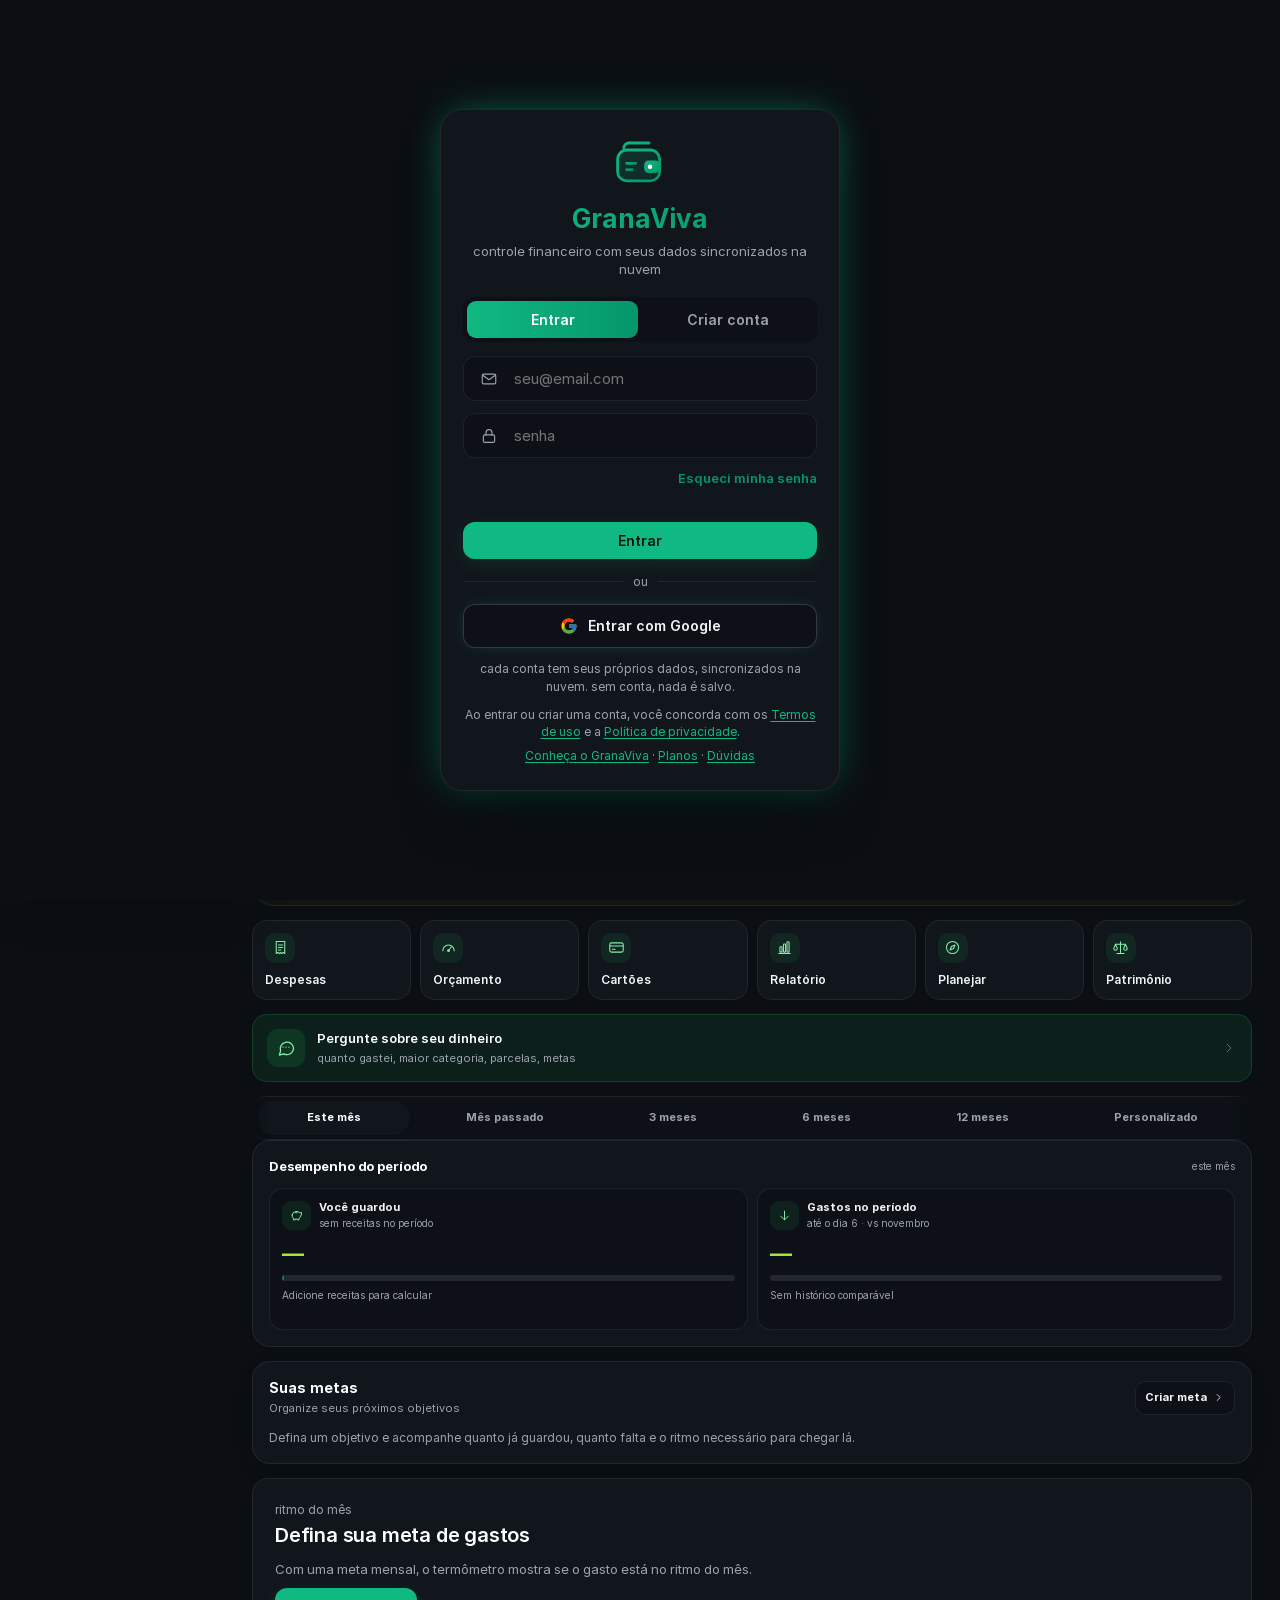
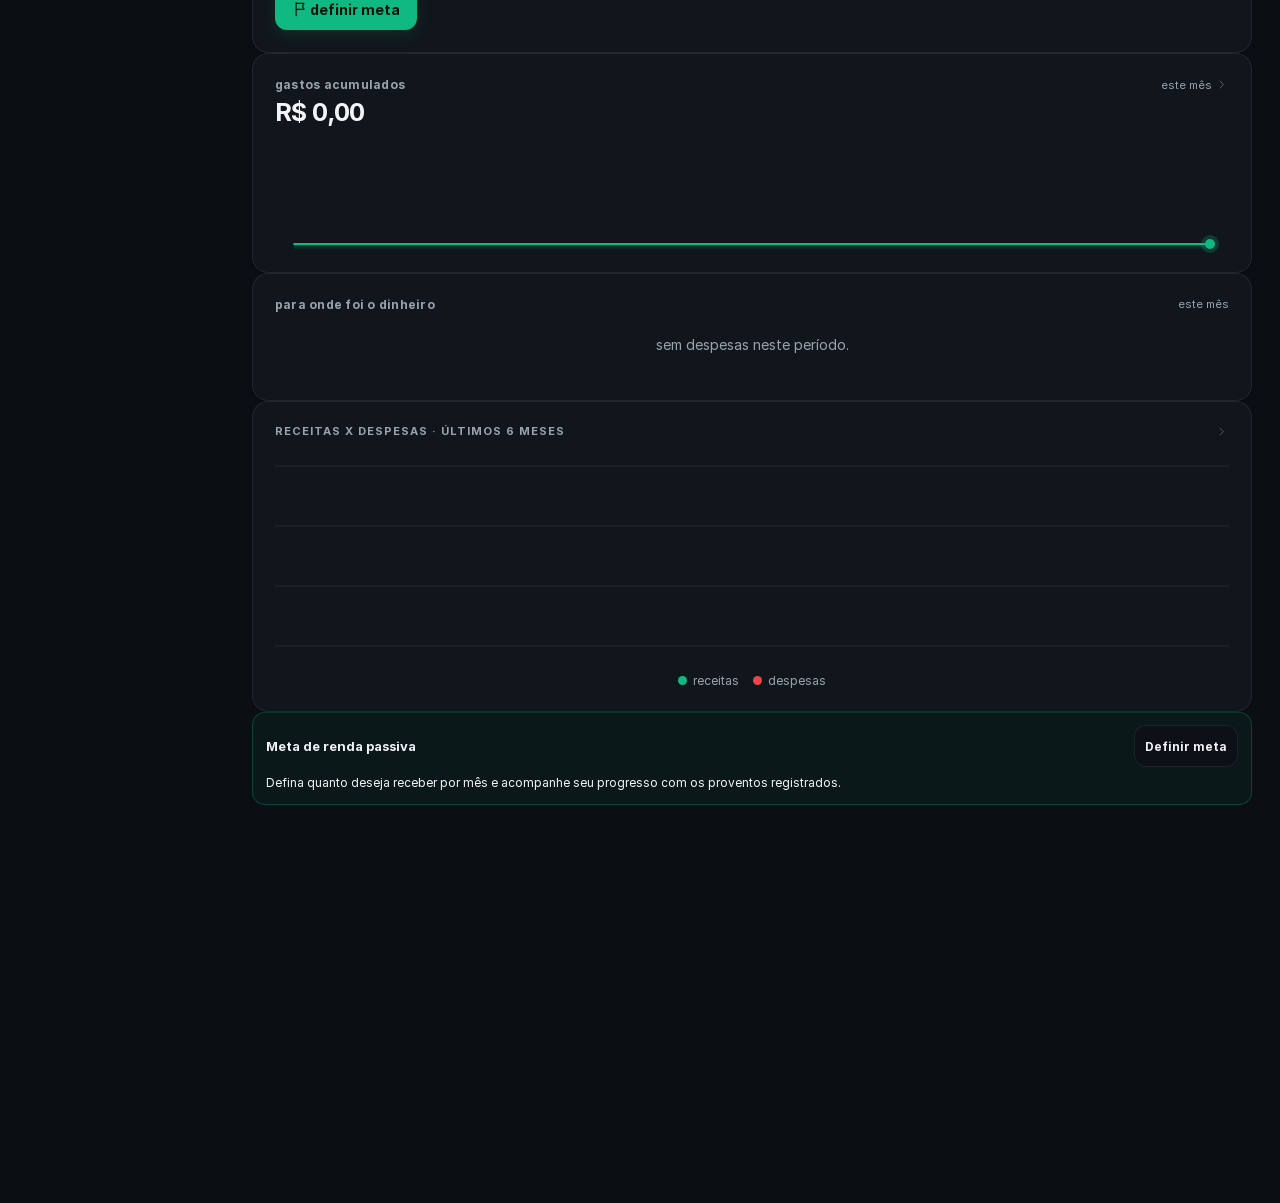
==== index.html @ 1afb6fbf "fix: align CSP hashes with inline scripts" ====
<!DOCTYPE html>
<html lang="pt-BR">
<head>
<meta charset="UTF-8">
<meta http-equiv="Content-Security-Policy" content="default-src 'self'; script-src 'self' 'sha256-VwEgqMUWy7K/GJfjHAlioiq4Q2E/J6XXHNhQERQ6fWA=' 'sha256-XO9RHNpYE09T+moAjVe1NKKQsLa0fy+UPRibf+IpEAE=' 'sha256-R0RFE/0AagP1uEjfKKhLJLNLuGq78gb9Y5BnHHoECKs=' 'sha256-LxV66O8nHlNsYeuyc+bDzMvovc3Vtb63q5ty64uNrB0=' 'sha256-4ieJgTsXZZNW7Zz8EiHDMZHrJN+TI/AJrZB8q0sd140='; style-src 'self' 'unsafe-inline'; font-src 'self' data:; img-src 'self' data: blob: https:; connect-src 'self' https://hydvhpfpvhopetqqjido.supabase.co wss://hydvhpfpvhopetqqjido.supabase.co https://brapi.dev https://api.coingecko.com https://api.bcb.gov.br https://fipe.parallelum.com.br https://parallelum.com.br; base-uri 'self'; form-action 'self'; worker-src 'self'; manifest-src 'self'; object-src 'none'">
<meta name="referrer" content="strict-origin-when-cross-origin">
<meta name="viewport" content="width=device-width,initial-scale=1,minimum-scale=1,viewport-fit=cover">
<meta name="theme-color" content="#07090A">
<link rel="manifest" href="manifest.webmanifest">
<link rel="icon" type="image/png" sizes="192x192" href="icons/icon-192.png">
<link rel="apple-touch-icon" href="icons/apple-touch-icon.png">
<meta name="apple-mobile-web-app-capable" content="yes">
<meta name="mobile-web-app-capable" content="yes">
<meta name="apple-mobile-web-app-title" content="GranaViva">
<meta name="apple-mobile-web-app-status-bar-style" content="black-translucent">
<title>GranaViva · controle financeiro</title>
<meta name="description" content="Controle de receitas, despesas, cartões, bancos, metas e investimentos, sincronizado na nuvem.">
<script>/* v10.52: o app não roda dentro de iframe de outro site (clickjacking) */
(function(){try{if(window.top!==window.self){if(window.top.location!==window.location)window.top.location.replace(window.location.href);}}catch(e){document.documentElement.style.display='none';}})();</script>
<script>/* v10.91: tema aplicado antes da primeira pintura (sem flash de tema ao abrir) */
(function(){try{var u=JSON.parse(localStorage.getItem('gv-ui')||'null'),h=document.documentElement;if(u&&/^#[0-9a-f]{3,8}$/i.test(u.a1||'')&&/^#[0-9a-f]{3,8}$/i.test(u.a2||'')){h.style.setProperty('--a1',u.a1);h.style.setProperty('--a2',u.a2);}if(u&&(u.tema==='claro'||u.tema==='preto')){h.classList.add(u.tema);var m=document.querySelector('meta[name="theme-color"]');if(m)m.setAttribute('content',u.tema==='preto'?'#000000':'#f2f5fb');}}catch(e){}})();</script>
<link rel="preload" href="fonts/inter-400-lat.woff2" as="font" type="font/woff2" crossorigin>
<link rel="preload" href="fonts/inter-600-lat.woff2" as="font" type="font/woff2" crossorigin>

<style>
.pv{font-size:24px;font-weight:700;color:#fff;margin-top:8px;font-variant-numeric:tabular-nums;letter-spacing:-.02em}
.pv-sm{font-weight:700;color:#fff;font-variant-numeric:tabular-nums}
.pv-xl{font-size:40px;font-weight:700;color:#fff;letter-spacing:-.03em;font-variant-numeric:tabular-nums}
html.claro .pv,html.claro .pv-sm,html.claro .pv-xl{color:#1f2330}
:root{--a1:#a3e635;--a2:#84cc16;--bg:#0a0a0c;--card:#1a1a1e;--card2:#101012;--txt:#f5f5f5;--mut:#9ca3af;--hd:#ffffff;--line:#222d45;--shadow:0 10px 30px rgba(0,0,0,.35);}
html.claro{--bg:#f2f5fb;--card:#ffffff;--card2:#eef2fa;--txt:#1b2236;--mut:#65708a;--line:#dfe5f1;--shadow:0 10px 24px rgba(40,50,90,.12);}
@font-face{font-family:'Inter';font-style:normal;font-weight:400;font-display:swap;src:url(fonts/inter-400-lat.woff2) format('woff2');}
@font-face{font-family:'Inter';font-style:normal;font-weight:600;font-display:swap;src:url(fonts/inter-600-lat.woff2) format('woff2');}
@font-face{font-family:'Inter';font-style:normal;font-weight:700;font-display:swap;src:url(fonts/inter-700-lat.woff2) format('woff2');}
*{box-sizing:border-box;margin:0;padding:0}
button,input,select,textarea,optgroup{font-family:inherit;font-size:inherit}
.cc-num,.big,.mono{font-family:Inter,sans-serif}
html,body{background:var(--bg);color:var(--txt);font-family:Inter,system-ui,-apple-system,Segoe UI,Roboto,sans-serif;line-height:1.45;transition:background .3s,color .3s}
body{min-height:100vh;padding-bottom:150px;-webkit-font-smoothing:antialiased}
#app{max-width:720px;margin:0 auto;padding:18px 14px}
.top{display:flex;justify-content:space-between;align-items:center;margin-bottom:14px;padding-top:10px;position:relative;z-index:1;overflow:visible}
.logo{font-size:30px;line-height:1.25;padding:2px 4px 6px 0;font-weight:600;letter-spacing:-.02em;background:linear-gradient(90deg,var(--a1),var(--a2));-webkit-background-clip:text;background-clip:text;color:transparent}
.top small{display:block;color:var(--mut);font-size:13px;margin-top:2px}
#logoHome{display:inline-block;position:relative;z-index:2;cursor:pointer;padding:4px 0;touch-action:manipulation;-webkit-tap-highlight-color:transparent;user-select:none;-webkit-user-select:none}
h2{font-size:26px;font-weight:300;letter-spacing:-.02em;margin:4px 0 2px}
h4{font-size:12px;margin-bottom:12px;color:var(--mut);font-weight:500;text-transform:uppercase;letter-spacing:.09em}
.head{display:flex;justify-content:space-between;align-items:center;margin:4px 0 12px}
.card{background:var(--card);border-radius:18px;padding:16px;box-shadow:var(--shadow);margin-bottom:14px;animation:fu .45s ease both}
.hero{background:linear-gradient(135deg,var(--a1),var(--a2));color:#fff;border:0}
.hero small{opacity:.85;font-size:13px}
.big{font-size:40px;color:var(--hd);font-weight:300;letter-spacing:-.03em;margin:6px 0 4px;font-variant-numeric:tabular-nums}
.mini small{display:block;color:var(--mut);font-size:12px;margin-bottom:4px}
.mini b{font-size:20px;font-weight:500;word-break:break-word;font-variant-numeric:tabular-nums;letter-spacing:-.01em}
.grid2,.grid3{display:grid;gap:12px;margin-bottom:14px;grid-template-columns:repeat(auto-fit,minmax(min(150px,100%),1fr));max-width:100%;min-width:0}
.grid2 .card,.grid3 .card{margin-bottom:0}
.pos{color:#34d399}.neg{color:#f87171}

.btn{background:linear-gradient(90deg,var(--a1),var(--a2));color:#fff;border:0;border-radius:12px;padding:10px 16px;font-weight:600;font-size:14px;cursor:pointer;box-shadow:0 6px 16px rgba(139,92,246,.25);transition:transform .15s}
.btn:active{transform:scale(.97)}
.iaBtns{display:flex;gap:8px;margin-bottom:12px}.iaBtns .iaBtn{flex:1;margin:0;font-size:14px;padding:9px 8px}
.iaDica{font-size:14px;color:var(--mut);margin:0 0 10px}.iaDica.sm{font-size:12px;margin:10px 0 0}
.iaCampo{position:relative}.iaCampo textarea{width:100%;min-height:84px;resize:none;background:var(--card2);color:var(--txt);border:1px solid var(--line);border-radius:12px;padding:12px 52px 12px 12px;font-size:16px;font-family:inherit}
.iaMic{position:absolute;right:8px;bottom:10px;width:38px;height:38px;border-radius:50%;border:0;background:var(--card);color:var(--a1);display:flex;align-items:center;justify-content:center;cursor:pointer}.iaMic.on{background:#ef4444;color:#fff;animation:iaPulse 1s infinite}.iaMic .i{width:20px;height:20px}
@keyframes iaPulse{50%{box-shadow:0 0 0 8px rgba(239,68,68,.25)}}
.iaEx{display:flex;flex-wrap:wrap;gap:6px;margin:10px 0 14px}.chipEx{background:transparent;border:1px dashed var(--line);color:var(--mut);border-radius:999px;padding:6px 10px;font-size:13px;cursor:pointer}
.btn .i{vertical-align:-3px}
.iaBtn{display:flex;align-items:center;justify-content:center;gap:8px;margin-bottom:12px;border-color:color-mix(in srgb,var(--a1) 45%,var(--line));color:var(--a1);font-weight:600;min-height:44px}.iaBtn .i{width:18px;height:18px}.iaBtn:disabled{opacity:.7}.iaNota{display:flex;align-items:center;gap:6px;font-size:13px;color:var(--a1);margin:0 0 10px}.iaNota .i{width:15px;height:15px}
.btn2{background:var(--card2);color:var(--txt);border:1px solid var(--line);border-radius:12px;padding:9px 14px;font-size:14px;cursor:pointer;transition:transform .15s}
.btn2:active{transform:scale(.97)}
.btn2.danger{color:#f87171}
.full{width:100%;margin-top:8px;display:block;text-align:center}
.file{cursor:pointer}
.sr{position:absolute;opacity:0;pointer-events:none;width:1px;height:1px}
input,select{width:100%;background:var(--card2);color:var(--txt);border:1px solid var(--line);border-radius:12px;padding:11px;font-size:15px;margin-top:6px;outline:none}
input:focus,select:focus{border-color:var(--a2)}
.filtros{display:grid;grid-template-columns:repeat(2,minmax(0,1fr));gap:10px;width:100%;max-width:100%;box-sizing:border-box;min-width:0}
.filtros label{min-width:0;max-width:100%}
.filtros input,.filtros select{-webkit-appearance:none;appearance:none;display:block;width:100%;max-width:100%;min-width:0;height:44px;min-height:44px;max-height:44px;box-sizing:border-box;margin:6px 0 0;padding:0 11px;font-size:15px;line-height:normal;text-overflow:ellipsis;overflow:hidden}
.filtros input[type=month]{-webkit-appearance:none;appearance:none;display:block;font-family:inherit;color:var(--txt)}
.filtros input[type=month]::-webkit-datetime-edit{padding:0;line-height:44px;text-align:center}
.filtros input[type=month]::-webkit-calendar-picker-indicator{opacity:.6}
#app>*,#app section,.card{max-width:100%;box-sizing:border-box}
.filtros label,form label{display:block;font-size:12px;color:var(--mut)}
form label{margin-bottom:12px}
.lista{padding:6px 14px}
.tx{display:flex;align-items:center;gap:10px;padding:12px 0;border-bottom:1px solid var(--line)}
.tx:last-child{border-bottom:0}
.ic{width:38px;height:38px;border-radius:12px;display:flex;align-items:center;justify-content:center;font-weight:700;font-size:13px;flex-shrink:0;background:var(--card2)}
.ic.receita{color:#34d399}.ic.despesa{color:#f87171}.ic.fii{color:var(--a2);font-size:11px}
.txt{flex:1;min-width:0}
.txt b{display:block;font-size:15px;font-weight:500;overflow:hidden;text-overflow:ellipsis;white-space:nowrap}
.txt small{display:block;color:var(--mut);font-size:12px;margin-top:2px}
.val{font-weight:600;font-size:14px;white-space:nowrap;font-variant-numeric:tabular-nums}
.acts{display:flex;gap:4px}
.acts button,.acts2 button{background:none;border:0;cursor:pointer;font-size:15px;padding:6px;border-radius:8px;color:var(--mut)}
.acts2{display:flex;gap:8px;margin-top:12px;flex-wrap:wrap}
.vazio{color:var(--mut);font-size:14px;padding:12px 0;text-align:center}
.row{display:flex;justify-content:space-between;align-items:center;gap:8px}
.small{font-size:13px;color:var(--mut);margin-top:6px}
.bar{height:10px;background:var(--card2);border-radius:99px;overflow:hidden;margin-top:10px}
.bar i{display:block;height:100%;width:0;border-radius:99px;background:linear-gradient(90deg,var(--a1),var(--a2));transition:width 1.1s cubic-bezier(.2,.8,.2,1)}
.bar.over i{background:#ef4444}
.orc{position:relative}
.orc.alerta{box-shadow:0 0 0 1px #ef4444,var(--shadow)}
.aviso{font-size:13px;margin-top:8px;color:#f87171;font-weight:600}
.aviso.warn{color:#f59e0b}
.aviso.ok{color:#34d399}
.legend{display:flex;gap:14px;font-size:12px;color:var(--mut);margin-top:8px;justify-content:center}
.dot{display:inline-block;width:9px;height:9px;border-radius:50%;margin-right:6px}
.cv{width:100%;display:block}
.donutWrap{display:flex;justify-content:center;margin:6px 0}
#cDonut{width:220px;height:220px;max-width:70vw}
.legItem{display:flex;align-items:center;justify-content:space-between;font-size:14px;font-variant-numeric:tabular-nums;padding:6px 0;border-bottom:1px solid var(--line)}
.legItem:last-child{border-bottom:0}
.ringCard{display:flex;align-items:center;gap:18px;flex-wrap:wrap}
.ringWrap{position:relative;width:150px;height:150px;flex-shrink:0}
.ring{width:150px;height:150px}
.rt{fill:none;stroke:var(--card2);stroke-width:10}
.rf{fill:none;stroke-width:10;stroke-linecap:round;stroke-dasharray:314.16;stroke-dashoffset:314.16;transition:stroke-dashoffset 1.4s cubic-bezier(.2,.8,.2,1)}
.ringTxt{position:absolute;inset:0;display:flex;flex-direction:column;align-items:center;justify-content:center;text-align:center}
.ringTxt b{font-size:24px}
.ringTxt small{font-size:11px;color:var(--mut);margin-top:2px}
.ringInfo{flex:1;min-width:140px}
.ringInfo small{color:var(--mut);font-size:13px;display:block}
.ringInfo b{display:block;font-size:26px;margin:4px 0 8px}
.countdown{font-size:26px;font-weight:800;margin-top:8px;font-variant-numeric:tabular-nums;background:linear-gradient(90deg,var(--a1),var(--a2));-webkit-background-clip:text;background-clip:text;color:transparent}
.cd small{color:var(--mut);font-size:13px}
.meta .row b{font-size:16px}
.seg{display:flex;background:var(--card2);border-radius:12px;padding:4px;gap:4px}
.seg button{flex:1;border:0;background:none;color:var(--mut);padding:10px;border-radius:9px;cursor:pointer;font-size:14px;font-weight:600}
.seg button.on{background:linear-gradient(90deg,var(--a1),var(--a2));color:#fff}
.swatches{display:flex;gap:12px;flex-wrap:wrap}
.sw{width:44px;height:44px;border-radius:50%;border:3px solid transparent;cursor:pointer;box-shadow:var(--shadow);transition:transform .2s}
.sw.on{border-color:var(--txt);transform:scale(1.08)}
.chips{display:flex;flex-wrap:wrap;gap:8px;margin-bottom:12px}
.chip{background:var(--card2);border:1px solid var(--line);border-radius:99px;padding:6px 6px 6px 12px;font-size:13px;display:flex;align-items:center;gap:6px}
.chip button{background:none;border:0;color:var(--mut);cursor:pointer;font-size:12px;padding:2px 6px}
.rod{text-align:center;color:var(--mut);font-size:12px;margin-top:10px}
.side{position:fixed;top:0;left:0;bottom:0;width:248px;z-index:80;display:flex;flex-direction:column;gap:6px;padding:22px 14px 18px;background:rgba(12,17,30,.5);backdrop-filter:blur(22px) saturate(150%);-webkit-backdrop-filter:blur(22px) saturate(150%);border-right:1px solid rgba(255,255,255,.07);box-shadow:14px 0 40px rgba(0,0,0,.35);transform:translateX(-102%);transition:transform .35s cubic-bezier(.2,.8,.2,1);overflow-y:auto}
.side::before{content:'';position:absolute;inset:0;pointer-events:none;background:radial-gradient(120% 60% at 0% 0%,rgba(139,92,246,.18),transparent 60%),radial-gradient(100% 50% at 100% 100%,rgba(34,197,94,.12),transparent 60%)}
html.claro .side{background:rgba(255,255,255,.72);border-right-color:rgba(0,0,0,.06)}
html.claro,html.claro body{background:var(--bg);color:var(--txt)}
html.claro #app{background:transparent}
html.claro .acard,html.claro .card,html.claro .sheet{background:var(--card);color:var(--txt)}
html.claro #modal{background:rgba(15,23,42,.35)}
html.claro #ov{background:rgba(15,23,42,.25)}
.side.open{transform:none}
.sb-brand{position:relative;display:flex;align-items:center;gap:12px;padding:4px 6px 18px}
#logo{display:block;line-height:0}
.logo-mark{width:40px;height:40px;display:block;filter:drop-shadow(0 0 10px rgba(139,92,246,.45))}
.sb-brand b{display:block;font-size:17px;letter-spacing:.01em;background:linear-gradient(90deg,var(--a1),var(--a2));-webkit-background-clip:text;background-clip:text;color:transparent}
.sb-brand small{display:block;font-size:11px;color:var(--mut);margin-top:1px;letter-spacing:.12em;text-transform:uppercase}
.sbClose{margin-left:auto;background:none;border:0;color:var(--mut);padding:6px;cursor:pointer;border-radius:10px;line-height:0}
.sb-nav{position:relative;display:flex;flex-direction:column;gap:4px}
.sb-item{position:relative;display:flex;align-items:center;gap:12px;width:100%;padding:11px 12px;border:1px solid transparent;border-radius:12px;background:none;color:var(--mut);font-size:15px;font-weight:600;cursor:pointer;text-align:left;transition:color .25s,background .25s,box-shadow .25s}
.sb-item span{flex:1}
.sb-item:hover{color:var(--txt);background:rgba(255,255,255,.04)}
.sb-item.on{color:var(--txt);background:linear-gradient(90deg,rgba(139,92,246,.20),rgba(34,197,94,.05));border-color:rgba(255,255,255,.08);box-shadow:0 0 24px -8px var(--a2),inset 0 0 0 1px rgba(255,255,255,.03)}
.sb-item.on::before{content:'';position:absolute;left:-14px;top:24%;bottom:24%;width:3px;border-radius:0 4px 4px 0;background:linear-gradient(var(--a1),var(--a2));box-shadow:0 0 12px var(--a1)}
.sb-item.on .i{color:var(--a1);filter:drop-shadow(0 0 5px var(--a1))}
.sb-foot{position:relative;margin-top:auto;padding:14px 8px 0;border-top:1px solid var(--line);font-size:11px;color:var(--mut);line-height:1.45}
.i.emo{display:inline-grid;place-items:center;font-size:16px;line-height:1;font-style:normal;font-family:'Apple Color Emoji','Segoe UI Emoji','Noto Color Emoji',sans-serif}
.icoPick button .i.emo{font-size:24px}
.catCell .cc-i .i.emo{font-size:22px;filter:none;width:auto;height:auto}
.rmI .i.emo{font-size:17px}
.i.emo{filter:none!important;stroke:none}
.i{width:18px;height:18px;stroke:currentColor;fill:none;stroke-width:1.5;stroke-linecap:round;stroke-linejoin:round;flex-shrink:0;display:inline-block;vertical-align:middle}
.sb-item .i{width:20px;height:20px;transition:filter .3s,color .3s}
.ic .i{width:18px;height:18px}
.aviso .i{width:14px;height:14px;vertical-align:-2px;margin-right:3px}
.pill .i{width:13px;height:13px;stroke:var(--a1);vertical-align:-2px}
.ham{background:var(--card2);border:1px solid var(--line);color:var(--txt);width:42px;height:42px;border-radius:12px;display:flex;align-items:center;justify-content:center;cursor:pointer;margin-right:12px;flex-shrink:0}
.ham .i{width:20px;height:20px}
.tl{display:flex;align-items:center;min-width:0}
#ov{position:fixed;inset:0;background:rgba(3,6,12,.55);z-index:70;opacity:0;visibility:hidden;pointer-events:none;transition:opacity .3s,visibility 0s linear .3s}
#ov.on{opacity:1;visibility:visible;pointer-events:auto;transition:opacity .3s,visibility 0s;-webkit-backdrop-filter:blur(3px);backdrop-filter:blur(3px)}
.cgrid{display:grid;grid-template-columns:repeat(auto-fit,minmax(min(290px,100%),1fr));gap:14px;margin-bottom:14px;max-width:100%;min-width:0}
.cgrid .card{margin-bottom:0}
.ccard{position:relative;width:100%;max-width:380px;aspect-ratio:1.586/1;border-radius:20px;padding:0;color:#fff;overflow:hidden;background:linear-gradient(135deg,var(--c1),var(--c2));box-shadow:0 22px 40px -16px var(--c1),inset 0 1px 0 rgba(255,255,255,.28),inset 0 -1px 0 rgba(0,0,0,.2);transform:perspective(900px) rotateX(12deg) rotateY(-10deg);transition:transform .6s cubic-bezier(.2,.8,.2,1);margin:4px 0 14px}
.ccard:hover{transform:perspective(900px) rotateX(0) rotateY(0)}
.ccard::before{content:'';position:absolute;inset:0;pointer-events:none;background:radial-gradient(circle at 90% 0%,rgba(255,255,255,.4),transparent 42%),linear-gradient(115deg,transparent 35%,rgba(255,255,255,.14) 50%,transparent 65%)}
.ccard::after{content:'';position:absolute;width:260px;height:260px;right:-110px;bottom:-150px;border-radius:50%;box-shadow:0 0 0 30px rgba(255,255,255,.04),0 0 0 60px rgba(255,255,255,.03),0 0 0 90px rgba(255,255,255,.02);pointer-events:none}
.cc-top,.cc-bot,.cc-num{position:absolute;left:20px;right:20px}
.cc-top{top:18px;display:flex;justify-content:space-between;align-items:center}
.cc-bank{font-size:14px;font-weight:700;letter-spacing:.04em;text-shadow:0 1px 8px rgba(0,0,0,.25)}
.cc-chip{width:40px;height:30px;border-radius:8px;background:linear-gradient(135deg,#fef3c7,#d6b15c 55%,#f5e6a8);box-shadow:inset 0 0 0 1px rgba(0,0,0,.18);position:relative}
.cc-chip::after{content:'';position:absolute;left:8px;right:8px;top:50%;height:1px;background:rgba(0,0,0,.25);box-shadow:0 -6px 0 rgba(0,0,0,.18),0 6px 0 rgba(0,0,0,.18)}
.cc-num{top:50%;transform:translateY(-50%);font-family:ui-monospace,SFMono-Regular,Menlo,Consolas,monospace;font-size:17px;letter-spacing:.14em;text-shadow:0 2px 12px rgba(0,0,0,.3);white-space:nowrap}
.cc-bot{bottom:16px;display:flex;justify-content:space-between;align-items:flex-end;font-size:11px;text-transform:uppercase;letter-spacing:.1em;opacity:.92}
.cc-bot b{display:block;font-size:14px;letter-spacing:.02em;text-transform:none;margin-top:2px}
.pill{display:inline-flex;align-items:center;gap:5px;font-size:11px;font-weight:700;padding:4px 9px;border-radius:99px;background:linear-gradient(90deg,rgba(34,197,94,.16),rgba(139,92,246,.18));border:1px solid rgba(139,92,246,.35);color:var(--txt);box-shadow:0 0 14px -4px var(--a2);white-space:nowrap}
.bk.main{border:1px solid transparent;background:linear-gradient(var(--card),var(--card)) padding-box,linear-gradient(135deg,var(--a1),var(--a2)) border-box;box-shadow:0 0 30px -12px var(--a2),var(--shadow)}
.bk-l{display:flex;align-items:center;gap:12px;min-width:0}
.bk-l b{display:block;font-size:16px}
.bk-l small{font-size:12px;color:var(--mut)}
.bk-ic{width:44px;height:44px;border-radius:14px;display:flex;align-items:center;justify-content:center;background:var(--card2);border:1px solid var(--line);color:var(--a1);box-shadow:0 0 18px -6px var(--a1);flex-shrink:0}
.bk-ic .i{width:22px;height:22px;filter:drop-shadow(0 0 4px var(--a1))}
.bk-logo{padding:0;overflow:hidden;position:relative}
.bl-wrap{position:relative}
.bl-wrap img.bl-full{padding:0!important;object-fit:cover!important;background:none!important;inset:0!important;width:100%!important;height:100%!important}
.bl-fw{background:#111!important;overflow:hidden}
.bl-wrap img{position:absolute;inset:0;width:100%;height:100%;object-fit:contain;background:#fff;padding:5px;box-sizing:border-box;display:block;border-radius:inherit}
.bo-logo img{width:100%;height:100%;object-fit:contain;background:#fff;padding:4px;box-sizing:border-box;display:block}
.bl-ini{width:100%;height:100%;border-radius:50%;display:flex;align-items:center;justify-content:center;font-size:12px;font-weight:600;letter-spacing:.03em;color:var(--a1);border:1px solid var(--a1);box-shadow:0 0 12px -4px var(--a1);box-sizing:border-box}
.bl-wrap>.bl-wrap{position:relative;overflow:hidden}
.bl-wrap img{position:absolute;inset:0;width:100%;height:100%;object-fit:contain;background:#fff;padding:5px;box-sizing:border-box;display:block;border-radius:inherit}
.bl-ini{position:absolute;inset:0;background:radial-gradient(circle at 30% 25%,rgba(255,255,255,.14),transparent 60%),var(--card2)}
.bo-logo{position:relative;width:34px;height:34px;flex-shrink:0;border-radius:50%;display:flex;align-items:center;justify-content:center;overflow:hidden}
.bkPick{margin-bottom:12px}
.bkPickLbl{display:block;font-size:13px;color:var(--mut);margin-bottom:6px}
.bkList{display:grid;gap:6px;max-height:260px;overflow:auto;padding:6px;border:1px solid var(--line);border-radius:14px;background:var(--card2)}
.bkOpt{display:flex;align-items:center;gap:10px;width:100%;text-align:left;background:transparent;border:1px solid transparent;border-radius:12px;padding:6px 8px;cursor:pointer;color:inherit;font:inherit;min-width:0}
.bkOpt:hover{border-color:rgba(139,92,246,.35)}
.bkOpt.on{border-color:var(--a1);box-shadow:0 0 16px -6px var(--a1)}
.bo-txt{min-width:0;flex:1 1 auto;display:flex;flex-direction:column;text-align:left}
.bo-txt b{font-size:14px;font-weight:500;white-space:nowrap;overflow:hidden;text-overflow:ellipsis;max-width:100%}
.bo-txt small{font-size:11px;color:var(--mut)}
.bo-plain{border:1px dashed var(--line)}
.bkOutro{display:block;margin-top:8px}
.bk-val{font-size:26px;font-weight:300;letter-spacing:-.02em;margin:12px 0 2px;font-variant-numeric:tabular-nums}
.hero .big{font-variant-numeric:tabular-nums;color:#fff}
@media(min-width:900px){body{padding-left:248px}.side{transform:none}.ham,.sbClose,#ov{display:none}.top .logo{display:none}#app{max-width:880px}#toast{left:calc(50% + 124px)}}
#modal{position:fixed;inset:0;background:rgba(3,6,12,.6);display:none;align-items:flex-end;justify-content:center;z-index:100;backdrop-filter:blur(3px)}
#modal.on{display:flex}
.sheet{background:var(--card);width:100%;max-width:520px;border-radius:22px 22px 0 0;padding:18px;box-shadow:var(--shadow);max-height:90vh;overflow:auto;animation:up .3s ease}
.sh-head{display:flex;justify-content:space-between;align-items:center;margin-bottom:12px}
.sh-head h3{font-size:17px}
.x{background:none;border:0;color:var(--mut);font-size:17px;cursor:pointer}
.carteiraGrid{display:grid;grid-template-columns:1fr 1fr;gap:12px;margin-top:12px}.cw{background:var(--card2);border:1px solid var(--line);border-radius:12px;padding:12px 14px}.cw small{display:block;color:var(--mut);font-size:12px;margin-bottom:4px}.cw b{font-size:17px;font-weight:700;font-variant-numeric:tabular-nums}.cw-full{grid-column:1/-1}
#toast{position:fixed;left:50%;bottom:24px;transform:translate(-50%,20px);opacity:0;background:var(--card2);border:1px solid var(--line);padding:10px 16px;border-radius:12px;box-shadow:var(--shadow);transition:.3s;z-index:200;pointer-events:none;font-size:14px;white-space:nowrap}
#toast.on{opacity:1;transform:translate(-50%,0)}
#toast{display:flex;align-items:center;gap:10px}
#toast.err{color:#fca5a5}
.ck{width:22px;height:22px;border-radius:50%;background:linear-gradient(135deg,var(--a1),var(--a2));display:inline-grid;place-items:center;flex:none;animation:ckpop .35s cubic-bezier(.2,.9,.3,1.3)}
.ck svg{width:12px;height:12px;fill:none;stroke:#fff;stroke-width:3;stroke-linecap:round;stroke-linejoin:round;stroke-dasharray:24;stroke-dashoffset:24;animation:ckd .45s .12s ease forwards}
@keyframes ckd{to{stroke-dashoffset:0}}
@keyframes ckpop{from{transform:scale(.4);opacity:0}to{transform:scale(1);opacity:1}}
.syncPill{display:inline-flex;align-items:center;gap:7px;font-size:12px;font-weight:600;padding:5px 11px;border-radius:99px;background:var(--card2);border:1px solid var(--line);color:var(--mut);white-space:nowrap}
.syncPill:empty{display:none}
.syncPill i{width:8px;height:8px;border-radius:50%;background:var(--mut);display:block}
.syncPill.synced i{background:#34d399;box-shadow:0 0 8px #34d399}
.syncPill.syncing i{background:#f59e0b;animation:pls 1s infinite}
.syncPill.offline i{background:#f87171}
.top .tr{display:flex;align-items:center;gap:8px}
.bell{position:relative;width:36px;height:36px;border-radius:12px;display:grid;place-items:center;background:var(--card2);border:1px solid var(--line);color:var(--txt);cursor:pointer}
.olhoBtn{background:none;border:0;color:var(--mut);padding:4px;margin:-4px;cursor:pointer;-webkit-tap-highlight-color:transparent}.olhoBtn .i{width:20px;height:20px}
.bell .i{width:18px;height:18px;stroke:currentColor;fill:none;stroke-width:1.8;stroke-linecap:round;stroke-linejoin:round}
.bell .bdg{position:absolute;top:-5px;right:-5px;min-width:18px;height:18px;padding:0 4px;border-radius:9px;background:#ef4444;color:#fff;font-size:11px;font-weight:700;line-height:18px;text-align:center}
.instCard{display:flex;gap:12px;align-items:center;justify-content:space-between;flex-wrap:wrap;border-color:rgba(139,92,246,.4)}
.instTxt{display:flex;flex-direction:column;gap:4px;min-width:0;flex:1 1 200px}.instTxt small{color:var(--mut);line-height:1.4}
@keyframes pls{50%{opacity:.25}}
.badge{font-size:11px;font-weight:700;padding:3px 8px;border-radius:99px;white-space:nowrap}
.badge.warn{background:rgba(245,158,11,.18);color:#f59e0b}
.badge.over{background:rgba(248,113,113,.18);color:#f87171}
#view.fade{animation:fu .4s ease both}
@keyframes fu{from{opacity:0;transform:translateY(8px)}to{opacity:1;transform:none}}
@keyframes up{from{transform:translateY(40px);opacity:0}to{transform:none;opacity:1}}
@media(min-width:700px){#modal{align-items:center}.sheet{border-radius:22px}}
#auth{position:fixed;inset:0;z-index:300;display:none;align-items:center;justify-content:center;padding:18px;background:radial-gradient(90% 60% at 10% 0%,rgba(139,92,246,.22),transparent 60%),radial-gradient(80% 50% at 100% 100%,rgba(34,197,94,.16),transparent 60%),var(--bg);overflow:auto}
#auth.on{display:flex}
body:has(#auth.on) .fab{display:none!important}
.acard{width:100%;max-width:400px;background:var(--card);border:1px solid rgba(255,255,255,.07);border-radius:22px;padding:26px 22px;box-shadow:0 30px 60px -20px rgba(0,0,0,.6),0 0 40px -12px var(--a2);animation:up .45s ease both}
.ahead{text-align:center;margin-bottom:18px}
.ahead .logo-mark{width:56px;height:56px;margin:0 auto 8px}
.ahead h1{font-size:26px;font-weight:800;background:linear-gradient(90deg,var(--a1),var(--a2));-webkit-background-clip:text;background-clip:text;color:transparent}
.ahead p{color:var(--mut);font-size:13px;margin-top:4px}
.aTabs{display:flex;background:var(--card2);border-radius:12px;padding:4px;gap:4px;margin-bottom:14px}
.aTabs button{flex:1;border:0;background:none;color:var(--mut);padding:10px;border-radius:9px;cursor:pointer;font-size:14px;font-weight:600}
.aTabs button.on{background:linear-gradient(90deg,var(--a1),var(--a2));color:#fff}
.agsep{display:flex;align-items:center;gap:10px;color:var(--mut);font-size:12px;margin:14px 0}
.agsep:before,.agsep:after{content:"";flex:1;height:1px;background:var(--line)}
.gbtn{width:100%;display:flex;align-items:center;justify-content:center;gap:10px;background:var(--card2);border:1px solid rgba(255,255,255,.12);color:var(--txt);box-shadow:0 0 18px -8px var(--a2);padding:12px 16px}
.gbtn:hover{border-color:var(--a2)}
.sheet .sh-head h3{font-size:17px;font-weight:700;letter-spacing:-.01em}
#mf label{display:block;font-size:12px;font-weight:600;color:var(--mut);margin-bottom:6px;letter-spacing:.01em}
#mf .fld{margin-bottom:16px;min-height:46px}
#mf .fld input,#mf .fld select{width:100%;font-size:15px;font-weight:600}
#mf .btn.full{margin-top:6px;padding:14px;font-size:15px;font-weight:700}
#mf label.ckrow{display:flex;align-items:center;gap:12px;font-size:14px;font-weight:600;color:var(--txt);background:var(--card2);border:1px solid var(--line);border-radius:12px;padding:14px 14px;margin:6px 0 18px;cursor:pointer;line-height:1.3}
#mf label.ckrow input{width:20px;height:20px;flex:none;margin:0;accent-color:var(--a2);cursor:pointer}
#mf label.ckrow span{display:block}
.fld{display:flex;align-items:center;gap:10px;background:var(--card2);border:1px solid var(--line);border-radius:12px;padding:0 12px;margin-bottom:12px;transition:border-color .2s,box-shadow .2s}
.fld:focus-within{border-color:var(--a2);box-shadow:0 0 16px -6px var(--a2)}
.fld .i{color:var(--mut);width:18px;height:18px}
.fld input{border:0;background:none;padding:12px 0;margin:0;box-shadow:none}
.fld input:focus{border:0}
.alink{background:none;border:0;color:var(--a2);font-size:13px;cursor:pointer;padding:0;font-weight:600}
.aforgot{text-align:right;margin:-4px 0 6px}
.aterms{text-align:center;margin:10px 0 0}
.fld.bad{border-color:#f87171!important;box-shadow:0 0 0 1px #f87171}
#modal label.bad input,#modal label.bad select{border-color:#f87171!important;box-shadow:0 0 0 1px #f87171}
.cfSheet{max-width:440px}
.cfTxt{color:var(--mut);font-size:14px;line-height:1.5;margin:0 0 14px}
.cfBtns{display:flex;gap:10px;margin-top:16px}
.cfBtns button{flex:1}
.cfBtns.tres{flex-wrap:wrap}.cfBtns.tres #cfAlt{flex-basis:100%}
.btn.perigo{background:linear-gradient(90deg,#ef4444,#f97316);box-shadow:0 6px 16px rgba(239,68,68,.3)}
.btn:disabled{opacity:.45;cursor:not-allowed}
.cfHint{color:var(--mut);font-size:12px;margin:6px 2px 0}
.aerr{color:#f87171;font-size:13px;min-height:18px;margin:2px 0 6px;font-weight:600}
.aerr.ok{color:#34d399}
.asub{color:var(--mut);font-size:12px;text-align:center;margin-top:12px;line-height:1.5}
.uchip{display:flex;align-items:center;gap:8px;background:var(--card2);border:1px solid var(--line);border-radius:12px;padding:8px 10px;position:relative}
.uchip .av{width:30px;height:30px;border-radius:50%;display:flex;align-items:center;justify-content:center;border:1px solid var(--a2);color:var(--a1);flex-shrink:0;box-shadow:0 0 12px -4px var(--a2)}
.uchip .av .i{width:16px;height:16px}
.uchip .who{flex:1;min-width:0;font-size:12px;color:var(--txt);overflow:hidden;text-overflow:ellipsis;white-space:nowrap}
.uchip .who small{display:block;color:var(--mut);font-size:11px;margin-top:1px}
.uchip button{background:none;border:0;color:var(--mut);cursor:pointer;padding:6px;border-radius:8px;line-height:0}
.uchip button:hover{color:#f87171}
.uchip button .i{width:17px;height:17px}
.sync{font-size:11px;color:var(--mut);margin-top:8px;display:flex;align-items:center;gap:5px}
.sync .i{width:13px;height:13px}
.revCard{display:flex;align-items:center;gap:12px;width:100%;text-align:left;color:inherit;font:inherit;cursor:pointer;border:1px solid rgba(96,165,250,.35)!important;background:linear-gradient(135deg,rgba(96,165,250,.12),rgba(167,139,250,.08))!important}
.revIc{display:grid;place-items:center;width:38px;height:38px;border-radius:12px;background:rgba(96,165,250,.18);color:#60a5fa;flex:none}.revIc svg{width:20px;height:20px}
.revTx{flex:1;display:flex;flex-direction:column;gap:2px}.revTx small{color:var(--mut);font-size:12px}.revCard>svg{width:18px;height:18px;opacity:.6}
.revRow{align-items:flex-start}.revRow .txt select{margin-top:6px;padding:5px 8px;font-size:13px;max-width:100%}
.revR{display:flex;flex-direction:column;align-items:flex-end;gap:8px}.revBt{display:flex;gap:6px}.revBt .btn2{padding:6px 9px}.revBt svg{width:16px;height:16px}.revOk{color:#4ade80}
.rsHero{text-align:center;padding:14px 0 6px}.rsHero small{display:block;color:var(--mut);font-size:12px;text-transform:uppercase;letter-spacing:.08em}.rsHero b{display:block;font-size:32px;font-weight:800;color:#4ade80;letter-spacing:-.02em}.rsHero.neg b{color:#f87171}.rsHero span{font-size:13px;color:var(--mut)}
.rsG{margin:10px 0}.rsG .card{display:flex;flex-direction:column;gap:2px}.rsD{font-style:normal;font-size:12px;font-weight:700;color:var(--mut)}.rsD.pos{color:#4ade80}.rsD.neg{color:#f87171}
.rsFr{display:grid;gap:6px;margin:6px 0 4px}.rsFr p{margin:0;font-size:14px;padding:9px 12px;border-radius:12px;background:rgba(163,230,53,.07)}
.rsH{margin:16px 0 8px;font-size:12px;text-transform:uppercase;letter-spacing:.08em;color:var(--mut)}.rsCat{margin-bottom:10px}.rsCt{display:flex;align-items:center;gap:8px;font-size:14px;margin-bottom:5px}.rsCt span{flex:1;display:flex;align-items:center;gap:7px}.rsCat .bar{height:6px}
.cmpCard h4{margin:0 0 10px}.cmpTop{display:flex;flex-wrap:wrap;gap:6px 14px;align-items:center}.cmpTop b{flex:0 0 auto;white-space:nowrap;font-size:clamp(28px,8.4vw,34px);line-height:1.05;font-weight:800;letter-spacing:-.02em;font-variant-numeric:tabular-nums}.cmpTop p{flex:1 1 168px;min-width:0;margin:0;font-size:14px;line-height:1.4;overflow-wrap:anywhere}
.cmpCols{display:grid;grid-template-columns:repeat(6,1fr);gap:8px;margin:14px 0 8px}.cmpCol{display:flex;flex-direction:column;align-items:center;gap:4px}.cmpCol small{font-size:11px;color:var(--mut);height:13px}.cmpBar{width:100%;max-width:30px;height:70px;border-radius:8px;background:rgba(255,255,255,.06);display:flex;align-items:flex-end;overflow:hidden}.cmpBar i{display:block;width:100%;border-radius:8px}.cmpCol span{font-size:11px;color:var(--mut)}
.cmpLeg{display:flex;flex-wrap:wrap;gap:6px 14px;font-size:13px;color:var(--mut)}.cmpLeg b{color:var(--fg,#fff);font-weight:700}

/* v10.62 */
.hB-dot{display:inline-block;width:7px;height:7px;border-radius:50%;margin-right:5px;vertical-align:1px}.hB-dot.g{background:#4ade80}.hB-dot.r{background:#fb7185}.hB-dot.w{background:#fff}
.hB-hero .hB-strip b{color:#fff!important}.hB-hero.hNeg .hB-saldo{color:#fff}
.alBox{display:grid;grid-template-columns:auto 1fr;gap:4px 12px;align-items:start;padding:14px 16px;border:1px solid rgba(248,113,113,.28)!important;background:linear-gradient(135deg,rgba(248,113,113,.12),rgba(248,113,113,.03))!important}
.alBox .alIc,.calAv .alIc{width:36px;height:36px;border-radius:12px;display:grid;place-items:center;background:rgba(248,113,113,.18);color:#fb7185;flex:none}.alBox .alIc .i,.calAv .alIc .i{width:19px;height:19px}
.alTx b{display:block;font-size:15px;line-height:1.25}.alTx small{display:block;margin-top:3px;font-size:13px;color:var(--mut);line-height:1.4}.alTx small b{display:inline;font-size:inherit;color:#fb7185}
.alAc{grid-column:2;margin-top:8px}.alBox.y{border-color:rgba(251,191,36,.3)!important;background:linear-gradient(135deg,rgba(251,191,36,.12),rgba(251,191,36,.03))!important}
.calAv{display:flex;gap:10px;align-items:center;padding:10px 12px;border-radius:14px;background:rgba(248,113,113,.1);font-size:13px;line-height:1.35;margin:4px 0 14px}.calAv b{color:#fb7185}.calAv .alIc{width:30px;height:30px;border-radius:10px}
.calDow{margin-top:6px}.calDow span{padding-bottom:6px;font-weight:600}.calRes{margin:4px 0 14px}
.cd b{font-size:10px}
.bkActs{display:grid;grid-template-columns:repeat(auto-fit,minmax(0,1fr));gap:8px;margin:-4px 0 14px}
.bkAct{display:flex;flex-direction:column;align-items:center;gap:6px;padding:10px 4px;border-radius:16px;background:var(--card);border:1px solid var(--line);color:var(--txt);font:inherit;font-size:12px;font-weight:600;cursor:pointer}
.bkAct span{width:34px;height:34px;border-radius:11px;display:grid;place-items:center;background:color-mix(in srgb,var(--a2) 16%,transparent);color:var(--a2)}.bkAct .i{width:18px;height:18px}.bkAct:active{transform:scale(.97)}
.bkHero{padding:18px}.bkHero>small{color:var(--mut);font-size:12px;text-transform:uppercase;letter-spacing:.08em}.bkBig{font-size:40px;font-weight:800;letter-spacing:-.03em;margin:4px 0 6px;font-variant-numeric:tabular-nums}.bkHero.bkNeg .bkBig{color:#f43f5e}
.bkHero .hB-neg{background:rgba(244,63,94,.14);color:#f43f5e}
.bkMeta{display:grid;grid-template-columns:repeat(2,minmax(0,1fr));gap:10px;margin-top:12px;padding-top:12px;border-top:1px solid var(--line)}.bkMeta small{display:block;font-size:12px;color:var(--mut)}.bkMeta b{font-size:15px;display:block;overflow:hidden;text-overflow:ellipsis;white-space:nowrap}.bkMeta em{font-style:normal;font-size:11px;color:var(--mut);font-weight:500}
.acts2{gap:8px;margin-top:14px;padding-top:12px;border-top:1px solid var(--line)}
.acts2 .btn2{flex:1;min-width:0;justify-content:center;padding:9px 10px!important;border-radius:12px!important;border:1px solid var(--line)!important;background:color-mix(in srgb,var(--txt) 5%,transparent)!important;font-size:13px;font-weight:600}
.acts2 .btn2.danger{color:#f43f5e!important;background:rgba(244,63,94,.08)!important;border-color:rgba(244,63,94,.22)!important}
.pmMeta{padding:10px 0;border-bottom:1px solid var(--line)}.pmMeta:last-of-type{border-bottom:0}.pmTop{display:flex;justify-content:space-between;gap:10px;align-items:baseline;margin-bottom:7px}.pmTop span{font-size:13px;font-weight:700;color:var(--a2);white-space:nowrap}.pmTop .pmSem{color:var(--mut);font-weight:600}.pmMeta .bar{height:7px;margin-bottom:6px}.pmMeta small{font-size:12px;color:var(--mut)}
.planPremBox summary{cursor:pointer;font-size:13px;font-weight:600;color:var(--mut);list-style:none;display:flex;justify-content:space-between}.planPremBox summary::after{content:'+';font-size:17px;line-height:1}.planPremBox[open] summary::after{content:'−'}.planPremBox[open] summary{margin-bottom:8px}
.planRow{padding:9px 0}.planHead{font-size:11px;letter-spacing:.06em;text-transform:uppercase}
.empAv{flex:none;width:38px;height:38px;border-radius:50%;display:grid;place-items:center;font-weight:800;font-size:15px;color:#111;background:var(--c)}
.empHero{text-align:center;padding:8px 0 12px;display:flex;flex-direction:column;align-items:center;gap:2px}.empHero .empAv{width:52px;height:52px;font-size:20px;margin-bottom:6px}.empHero small{color:var(--mut);font-size:12px;text-transform:uppercase;letter-spacing:.08em}.empHero b{font-size:32px;font-weight:800;letter-spacing:-.02em}.empHero>span{font-size:13px;color:var(--mut)}
.empP{padding:12px;border-radius:16px;background:color-mix(in srgb,var(--txt) 4%,transparent);border:1px solid var(--line);margin-bottom:10px}
.empPTop{display:flex;align-items:center;gap:10px;width:100%;background:none;border:0;color:inherit;font:inherit;padding:0;text-align:left;cursor:pointer}.empPN{flex:1;min-width:0}.empPN b{display:block;font-size:15px}.empPN .badge{font-size:11px}.empPV{text-align:right}.empPV b{display:block;font-size:16px}.empPV small{font-size:12px;color:var(--mut)}
.empBar{height:6px;margin:10px 0}.empBar i{background:#4ade80}
.empBt{display:flex;gap:8px}.empBt>*{flex:1;justify-content:center;display:inline-flex;align-items:center;gap:6px}.empBt .i{width:16px;height:16px}
.empQt{margin-top:12px}.empQt summary{cursor:pointer;color:var(--mut);font-size:13px}.empQRow{width:100%;background:none;border:0;color:inherit;font:inherit;text-align:left;cursor:pointer;gap:10px}
.empMsg{width:100%;box-sizing:border-box;border-radius:14px;padding:12px;font:inherit;font-size:14px;line-height:1.45;background:color-mix(in srgb,var(--txt) 5%,transparent);color:var(--txt);border:1px solid var(--line);resize:vertical}
.empHero>.empAv{color:#111;font-size:20px}#empWa{text-decoration:none}.ccHBar{height:8px;margin:6px 0 2px}.planHead span{white-space:nowrap}.empAtr{font-style:normal;color:#fb7185;font-weight:700}
.empSug{padding:14px 16px}.empSugTop{display:flex;gap:12px;align-items:center}.empSugTop b{display:block;font-size:15px}.empSugTop small{font-size:13px;color:var(--mut)}.empSugBt{display:flex;gap:8px;justify-content:flex-end;margin-top:10px}
html.crAbrindo #app{visibility:hidden}
/* v10.65: linhas fora da tela não são desenhadas até chegar perto (listas longas abrem mais rápido) */
#view .lista .tx{content-visibility:auto;contain-intrinsic-size:auto 64px}.calCard h4{margin:0}.calTop{display:flex;align-items:center;justify-content:space-between;gap:8px;margin-bottom:10px}
.calNav{display:flex;align-items:center;gap:8px}.calNav b{min-width:84px;text-align:center;text-transform:capitalize;font-size:14px}.calNav .btn2{padding:4px 10px}
.calRes{margin:0 0 10px;font-size:13px;color:var(--mut)}.calRes b{color:var(--tx,inherit)}
.calDow,.calGrid{display:grid;grid-template-columns:repeat(7,1fr);gap:4px}.calDow span{text-align:center;font-size:11px;color:var(--mut);padding-bottom:2px}
.cd{position:relative;display:flex;flex-direction:column;align-items:center;justify-content:center;gap:1px;min-height:46px;border-radius:10px;border:1px solid transparent;background:rgba(255,255,255,.03);color:inherit;font:inherit;padding:3px 1px;cursor:pointer}
.cd i{font-style:normal;font-size:12px;font-weight:700;line-height:1}.cd b{font-size:10px;font-weight:600;color:var(--mut);letter-spacing:-.02em;line-height:1.1;white-space:nowrap}
.cd.past{opacity:.28;cursor:default}.cd.hoje{border-color:var(--a2)}.cd.neg{background:rgba(248,113,113,.14)}.cd.neg b{color:#f87171}.cd.min:not(.neg){background:rgba(251,191,36,.12)}
.cd em{position:absolute;top:4px;right:5px;width:5px;height:5px;border-radius:50%}.cd em.n{background:#f87171}.cd em.p{background:#4ade80}
html.claro .cd{background:rgba(15,23,42,.04)}
.calDia .row{display:flex;justify-content:space-between;align-items:center;padding:6px 2px}.calFim{border-top:1px solid var(--bd,rgba(255,255,255,.08));margin-top:6px;padding-top:10px!important}
.txD{font-variant-numeric:tabular-nums;color:var(--tx2,inherit);font-weight:600}
.fab{position:fixed;right:18px;bottom:78px;width:60px;height:60px;border-radius:50%;border:0;cursor:pointer;background:linear-gradient(135deg,var(--a1),var(--a2));color:#fff;box-shadow:0 12px 28px -6px var(--a2),inset 0 0 0 1px rgba(255,255,255,.14);display:flex;align-items:center;justify-content:center;z-index:2147483647;transition:transform .2s}
.fab:active{transform:scale(.94)}
.fab .i{width:26px;height:26px;stroke:#fff;stroke-width:2}
.qk-list{display:grid;gap:10px}
.qk-op{display:flex;align-items:center;gap:14px;width:100%;padding:14px;background:var(--card2);border:1px solid var(--line);border-radius:14px;color:var(--txt);cursor:pointer;text-align:left;font-size:15px}
.qk-op b{display:block;font-size:16px}
.qk-op small{color:var(--mut);font-size:12px}
.qk-ic{width:40px;height:40px;border-radius:12px;display:flex;align-items:center;justify-content:center;background:linear-gradient(135deg,var(--a1),var(--a2));flex-shrink:0}
.qk-ic .i{stroke:#fff}
.hov{transition:transform .22s cubic-bezier(.2,.8,.2,1),box-shadow .22s,border-color .22s,background .22s}
.hov:hover{transform:translateY(-3px);box-shadow:0 14px 30px -12px var(--a2),0 0 0 1px rgba(139,92,246,.35),var(--shadow)}
.tx.hov{border-radius:12px;padding-left:8px;padding-right:8px;margin:0 -8px}
.tx.hov:hover{background:var(--card2)}
.card.hov:hover{border-color:rgba(139,92,246,.35)}
.qk-op.hov:hover{border-color:var(--a2);box-shadow:0 0 22px -6px var(--a2)}
.ic .i{stroke-width:1.4}
.catGrid{display:grid;grid-template-columns:repeat(auto-fill,minmax(118px,1fr));gap:10px;margin-bottom:12px}
/* v10.54: categorias em lista compacta — todas visíveis, toque para editar ou remover */
.catHead{display:flex;align-items:center;justify-content:space-between;margin-bottom:10px}.catHead h4{margin:0}
.catQt{font-size:11px;font-weight:600;color:var(--mut);background:var(--card2);border:1px solid var(--line);border-radius:999px;padding:1px 7px;margin-left:6px;vertical-align:2px;letter-spacing:0}
.catBusca{display:flex;align-items:center;gap:8px;background:var(--card2);border:1px solid var(--line);border-radius:12px;padding:0 12px;margin-bottom:10px;color:var(--mut)}.catBusca .i{width:16px;height:16px}.catBusca input{flex:1;background:none!important;border:0!important;box-shadow:none!important;color:var(--txt);font-size:16px;padding:10px 0!important;outline:none;min-width:0;height:auto!important}
.catList{display:grid;grid-template-columns:1fr 1fr;gap:6px}
@media(max-width:340px){.catList{grid-template-columns:1fr}}
.catRow{display:flex;align-items:center;gap:10px;min-height:46px;padding:7px 10px 7px 8px;border-radius:12px;background:var(--card2);border:1px solid var(--line);color:var(--txt);font:inherit;font-size:14px;text-align:left;cursor:pointer;min-width:0;transition:border-color .15s}
.catRow:active{transform:scale(.98)}.catRow:hover{border-color:color-mix(in srgb,var(--cc) 45%,transparent)}
.catRow .cr-i{width:30px;height:30px;flex-shrink:0;border-radius:9px;display:flex;align-items:center;justify-content:center;background:color-mix(in srgb,var(--cc,#8b5cf6) 16%,transparent);color:var(--cc,#8b5cf6)}.catRow .cr-i .i{width:17px;height:17px;stroke-width:1.6}
.catRow .cr-n{flex:1;min-width:0;overflow:hidden;display:-webkit-box;-webkit-line-clamp:2;-webkit-box-orient:vertical;line-height:1.2;font-weight:500;font-size:13px;word-break:break-word}
.catRow .cr-q .i{width:14px;height:14px;opacity:.6}.catRow .cr-q{font-size:11px;color:var(--mut);font-variant-numeric:tabular-nums}
.catRow[hidden]{display:none}.catVazio{font-size:13px;color:var(--mut);text-align:center;margin:8px 0 0}
.btn2.perigo{color:#f87171;border-color:rgba(248,113,113,.35)}
.catCell{position:relative;display:flex;flex-direction:column;align-items:center;gap:8px;padding:14px 8px 12px;border-radius:16px;background:var(--card2);border:1px solid var(--line);font-size:13px;color:var(--txt);text-align:center;overflow:hidden}
.catCell .cc-i{width:40px;height:40px;border-radius:13px;display:flex;align-items:center;justify-content:center;background:color-mix(in srgb,var(--cc,#8b5cf6) 16%,transparent);color:var(--cc,#8b5cf6);box-shadow:0 0 18px -6px var(--cc,#8b5cf6)}
.catCell .cc-i .i{width:22px;height:22px;stroke-width:1.3;filter:drop-shadow(0 0 4px var(--cc,#8b5cf6))}
.catCell .cc-n{font-weight:500;overflow:hidden;text-overflow:ellipsis;white-space:nowrap;max-width:100%}
.catCell button{position:absolute;top:6px;right:6px;background:none;border:0;color:var(--mut);cursor:pointer;padding:3px;line-height:0;border-radius:8px}
.catCell button:hover{color:#f87171}
.catCell button .i{width:13px;height:13px}
.icoPick{display:grid;grid-template-columns:repeat(4,1fr);gap:8px;margin:8px 0 12px}
.icoPick button{display:flex;align-items:center;justify-content:center;aspect-ratio:1;border-radius:14px;background:var(--card2);border:1px solid var(--line);color:var(--mut);cursor:pointer;transition:transform .2s,box-shadow .2s,color .2s,border-color .2s}
.icoPick button .i{width:22px;height:22px;stroke-width:1.3}
.icoPick button:hover{transform:translateY(-2px);color:var(--txt);box-shadow:0 0 18px -6px var(--a2)}
.icoPick button.on{color:var(--a1);border-color:var(--a1);box-shadow:0 0 18px -4px var(--a1)}
.colPick{display:flex;gap:10px;flex-wrap:wrap;margin:6px 0 12px}
.colPick button{width:30px;height:30px;border-radius:50%;border:2px solid transparent;cursor:pointer;transition:transform .2s}
.colPick button:hover{transform:scale(1.12)}
.colPick button.on{border-color:var(--txt);transform:scale(1.1)}
.aviso-card{border-left:3px solid #f59e0b;font-size:14px;margin-bottom:12px;padding:12px 16px}
.aviso-card .i{width:15px;height:15px;vertical-align:-3px;margin-right:4px;stroke:#f59e0b}
.relHead{gap:10px;flex-wrap:nowrap}
.relHead h2{white-space:nowrap;min-width:0}
.relPills{display:flex;gap:6px;margin:0;flex:none}
.relPills button{padding:5px 11px;font-size:12px;border-radius:999px;background:transparent;color:var(--mut);border:1px solid var(--line);box-shadow:none}
.relWrap{padding-bottom:120px}
.relT{font-size:15px;font-variant-numeric:tabular-nums}
.relT .rh,.relT .rrow{display:grid;grid-template-columns:70px repeat(2,minmax(0,1fr)) 78px;gap:8px;align-items:center}
.relT .rh{color:var(--mut);font-size:13px;white-space:nowrap;padding-bottom:8px}
.relT .rrow{padding:14px 0;border-top:1px solid var(--line)}
.relT .rh span,.relT .rrow span,.relT .rrow b{text-align:right;white-space:nowrap;overflow:hidden;text-overflow:clip}
.relT .rh span:first-child,.relT .rrow span:first-child{text-align:left}
.relT .rrow b{font-weight:500}
.relT .rrow .sb{font-style:normal;color:var(--mut);font-size:13px}
.relT .rrow .vr{font-weight:600}
.relT .nw{white-space:nowrap}
.relDest{margin-top:14px}
.relDest h4{margin:0 0 8px}
.rd-head{font-size:16px;line-height:1.45;margin:0;color:var(--txt)}
.rd-head b,.rd-ritmo b{font-weight:700}
.rd-ritmo{display:block;font-size:14px;line-height:1.45;color:var(--mut);margin:10px 0 0;padding:10px 12px;border-radius:12px;background:var(--card2)}
.rd-ritmo svg{width:15px;height:15px;vertical-align:-3px;margin-right:6px;stroke:currentColor;fill:none;stroke-width:1.8}
.rd-list{margin-top:14px;display:flex;flex-direction:column;gap:2px}
.rd-sub{font-size:12px;color:var(--mut);margin-bottom:4px}
.rd-it{display:grid;grid-template-columns:18px minmax(0,1fr) auto 52px;gap:10px;align-items:center;padding:10px 0;border-top:1px solid var(--line);font-variant-numeric:tabular-nums}
.rd-ar{font-size:11px}
.rd-cat{display:flex;align-items:center;gap:8px;overflow:hidden;white-space:nowrap;text-overflow:ellipsis}
.rd-v{font-weight:700;white-space:nowrap}
.rd-p{font-size:13px;color:var(--mut);text-align:right;white-space:nowrap}
.relDest .pos,.relCat .vr.pos{color:#34d399}.relDest .neg,.relCat .vr.neg{color:#f87171}
.relCat h4{margin:0 0 10px}
.rcRow{padding:12px 0;border-top:1px solid var(--line)}
.rcTop{display:flex;justify-content:space-between;align-items:center;gap:10px}
.rcTop .rc{display:flex;align-items:center;gap:8px;min-width:0;overflow:hidden;white-space:nowrap;text-overflow:ellipsis;font-weight:600}
.rcTop .vr{font-weight:700;font-size:14px;white-space:nowrap;color:var(--mut)}
.rcBar{height:5px;border-radius:3px;background:var(--card2);margin:8px 0 7px;overflow:hidden}
.rcBar i{display:block;height:100%;border-radius:3px;opacity:.85}
.rcVals{display:flex;justify-content:space-between;gap:10px;font-size:13px;color:var(--mut);font-variant-numeric:tabular-nums}
.rcVals b{color:var(--txt);font-weight:600;margin-left:4px}
html.claro .relDest .pos,html.claro .relCat .vr.pos{color:#059669}html.claro .relDest .neg,html.claro .relCat .vr.neg{color:#dc2626}
.relChart{padding-bottom:22px;overflow:hidden}
.relWrap .card{margin-bottom:18px}
.relWrap .card h4{font-size:13px}
.relWrap .legend{font-size:14px;gap:18px}
@media(max-width:300px){.filtros{grid-template-columns:minmax(0,1fr)}}
@media(max-width:420px){.relT .rh,.relT .rrow{grid-template-columns:62px repeat(2,minmax(0,1fr)) 66px;gap:6px}.relT .rrow b,.relT .rrow span{font-size:14px}.relT .rh{font-size:12px}.relT .rrow .sb{font-size:12px}.logo{font-size:32px}}
@media print{
  .side,.ham,#ov,#toast,.fab,.noprint,#modal,#auth,.sync,.sbClose{display:none!important}
  html,body{background:#fff!important;color:#000!important;padding:0!important}
  #app{max-width:none;padding:0}
  .card{box-shadow:none!important;border:1px solid #bbb;background:#fff!important;color:#000!important;animation:none}
  .hero{background:#eee!important;color:#000!important}
}
.acList{display:flex;flex-direction:column;gap:6px;max-height:220px;overflow:auto;margin:-4px 0 6px}
.acItem{display:flex;justify-content:space-between;align-items:center;gap:10px;text-align:left;width:100%;background:var(--card2);border:1px solid var(--line);border-radius:10px;padding:9px 12px;cursor:pointer;color:inherit;font:inherit}
.acItem small{color:var(--mut)}
.acNome{display:block;margin:-6px 0 10px;color:var(--mut);font-size:12px}
.ftabs{overflow-x:auto;margin:-2px 0 12px}.ftabs button{flex:none;padding:8px 12px;font-size:13px;white-space:nowrap}
.tipoTag{display:inline-block;font-size:10px;font-weight:700;letter-spacing:.04em;color:var(--a2);margin-left:6px;vertical-align:middle}
.acL{display:flex;align-items:center;gap:8px}.tkb{display:inline-flex;align-items:center;justify-content:center;min-width:34px;height:26px;padding:0 6px;border-radius:8px;font-size:10px;font-weight:800;letter-spacing:.03em;border:1px solid currentColor;background:rgba(255,255,255,.04)}.tk-fii{color:#34d399}.tk-acao{color:#60a5fa}.tk-etf{color:#fbbf24}.tk-bdr{color:#c084fc}
.ic.coinic{background:transparent;overflow:hidden}.ic.coinic img,.coin{width:26px;height:26px;border-radius:50%}

.fixas-card{position:relative;overflow:hidden;border:1px solid rgba(139,92,246,.35);background:linear-gradient(135deg,rgba(139,92,246,.12),rgba(34,197,94,.05)),var(--card)}
.fixas-card::before{content:'';position:absolute;left:0;top:0;bottom:0;width:4px;background:linear-gradient(var(--a1),var(--a2))}
.fx-head{display:flex;align-items:center;gap:12px;margin-bottom:12px}
.fx-head h4{margin:0 0 2px}
.fx-total{display:block;font-size:24px;font-weight:600;letter-spacing:-.01em;font-variant-numeric:tabular-nums}
.fx-total small{font-size:13px;color:var(--mut);font-weight:500}
.fx-ic{width:42px;height:42px;border-radius:14px;display:flex;align-items:center;justify-content:center;background:linear-gradient(135deg,var(--a1),var(--a2));color:#fff;box-shadow:0 8px 18px -8px var(--a2);flex-shrink:0}
.fx-ic .i{width:20px;height:20px;stroke:#fff}
.fx-ic.sm{width:36px;height:36px;border-radius:12px;background:var(--card2);border:1px solid var(--line);box-shadow:none}
.fx-ic.sm .i{stroke:var(--a2)}
.fx-row.due{background:rgba(245,158,11,.08);border-radius:12px;box-shadow:inset 3px 0 0 #f59e0b;padding-left:10px}
.fx-badge{display:inline-block;margin-top:5px;font-size:11px;font-weight:700;padding:2px 9px;border-radius:99px;background:rgba(245,158,11,.18);color:#f59e0b}
.fx-badge.hoje{background:rgba(248,113,113,.18);color:#f87171}
.fx-top{display:inline-flex;align-items:center;gap:8px;position:relative;overflow:hidden;border:1px solid rgba(139,92,246,.35);background:linear-gradient(135deg,rgba(139,92,246,.16),rgba(34,197,94,.07)),var(--card2);color:var(--txt);font-weight:600;box-shadow:0 8px 20px -10px rgba(139,92,246,.55)}
.fx-top::before{content:'';position:absolute;left:0;top:0;bottom:0;width:3px;background:linear-gradient(var(--a1),var(--a2))}
.fx-top .i{width:16px;height:16px;stroke:var(--a1);fill:none;stroke-width:1.8;stroke-linecap:round;stroke-linejoin:round}
.sumcard{position:relative;overflow:hidden;border:1px solid rgba(139,92,246,.35);background:linear-gradient(135deg,rgba(139,92,246,.12),rgba(34,197,94,.05)),var(--card);box-shadow:0 10px 26px -14px rgba(139,92,246,.45)}
.sumcard::before{content:'';position:absolute;left:0;top:0;bottom:0;width:4px;background:linear-gradient(var(--a1),var(--a2))}
.sumcard.sum-neg::before{background:linear-gradient(#f87171,#b91c1c)}
.sumcard small{text-transform:uppercase;letter-spacing:.14em;font-size:11px;font-weight:700;color:var(--mut);opacity:.9;margin-bottom:6px}
.sumcard b{display:block;font-size:24px;font-weight:600;letter-spacing:-.01em}
html.claro .fx-top{background:linear-gradient(135deg,rgba(139,92,246,.09),rgba(34,197,94,.04)),#fff}
html.claro .sumcard{background:linear-gradient(135deg,rgba(139,92,246,.09),rgba(34,197,94,.04)),#fff}
.sb-sec{font-size:11px;text-transform:uppercase;letter-spacing:.14em;font-weight:700;color:var(--mut);padding:14px 12px 6px;opacity:.9}
.sb-brand{margin-bottom:10px;border-bottom:1px solid var(--line);padding-bottom:16px}
.sb-item{margin-bottom:2px}
.sb-item:hover{transform:translateX(3px)}
.sb-item{transition:color .25s,background .25s,box-shadow .25s,transform .25s}
.sb-item.on{box-shadow:0 10px 28px -10px rgba(139,92,246,.6),0 0 22px -10px var(--a1),inset 0 0 0 1px rgba(255,255,255,.05)}
html.claro{--txt:#475569;--hd:#4c1d95;--mut:#64748b;--line:#dbe3ef;--card2:#f1f5fb;--card:#ffffff;--bg:#eef2f8}
html.claro .acard{border-color:rgba(15,23,42,.08)}
html.claro .gbtn{border-color:rgba(15,23,42,.14)}
html.claro .sb-item:hover{background:rgba(15,23,42,.04)}
html.claro .fixas-card{background:linear-gradient(135deg,rgba(139,92,246,.09),rgba(34,197,94,.04)),#fff}
html.claro .fx-badge{color:#b45309}
html.claro .fx-badge.hoje{color:#b91c1c}
html.claro .aviso{color:#b91c1c}
html.claro .aviso.warn{color:#b45309}
html.claro .aviso.ok{color:#047857}
html.claro .pos{color:#047857}
html.claro .neg{color:#b91c1c}
html.claro .badge.warn{color:#b45309}
html.claro .badge.over{color:#b91c1c}
html.claro .sb-item.on{color:#1e293b}
html.claro h1,html.claro h2,html.claro h3,html.claro .big,html.claro .bk-val,html.claro .mini b,html.claro .sumcard b,html.claro .fx-total,html.claro .ringInfo b,html.claro .txt b,html.claro .bk-l b,html.claro .sh-head h3{color:var(--hd)}
html.claro input,html.claro select{color:#1e293b;border-color:#cdd6e4}
html.claro input::placeholder{color:#94a3b8}
/* ===== card bonito (padrão unificado) ===== */
.card:not(.hero):not(.sumcard):not(.fixas-card):not(.aviso-card):not(.main):not(.ccard){border:1px solid rgba(139,92,246,.18);background:radial-gradient(130% 90% at 100% 0%,rgba(139,92,246,.11),transparent 60%),radial-gradient(90% 70% at 0% 100%,rgba(34,197,94,.06),transparent 60%),var(--card);box-shadow:var(--shadow),inset 0 1px 0 rgba(255,255,255,.035)}
html.claro .card:not(.hero):not(.sumcard):not(.fixas-card):not(.aviso-card):not(.main):not(.ccard){background:radial-gradient(130% 90% at 100% 0%,rgba(139,92,246,.08),transparent 60%),radial-gradient(90% 70% at 0% 100%,rgba(34,197,94,.04),transparent 60%),#fff;border-color:rgba(139,92,246,.14)}
.sheet{border:1px solid rgba(139,92,246,.2);background:radial-gradient(120% 60% at 100% 0%,rgba(139,92,246,.10),transparent 60%),var(--card)}
html.claro .sheet{background:radial-gradient(120% 60% at 100% 0%,rgba(139,92,246,.07),transparent 60%),#fff}
.mini>small:first-child{text-transform:uppercase;letter-spacing:.12em;font-size:11px;font-weight:700;opacity:.9;margin-bottom:6px}
.mini b{font-size:20px;font-weight:600;letter-spacing:-.015em}
.mini:has(>b.pos){box-shadow:inset 3px 0 0 #34d399,var(--shadow)}
.mini:has(>b.neg){box-shadow:inset 3px 0 0 #f87171,var(--shadow)}
.cw{background:radial-gradient(120% 100% at 100% 0%,rgba(139,92,246,.10),transparent 60%),var(--card2);border-color:rgba(139,92,246,.16)}
.cw small{text-transform:uppercase;letter-spacing:.12em;font-size:11px;font-weight:700;opacity:.9}
.bk:not(.main){border:1px solid rgba(139,92,246,.18);background:radial-gradient(120% 90% at 100% 0%,rgba(139,92,246,.10),transparent 60%),var(--card)}
.bk-val{font-size:28px;font-weight:600}
.bk-star{position:absolute;top:12px;right:12px;z-index:2;width:34px;height:34px;display:flex;align-items:center;justify-content:center;background:none;border:0;padding:0;border-radius:10px;cursor:pointer;color:var(--mut);opacity:.5;transition:color .2s,opacity .2s,filter .2s}
.bk-star:hover{opacity:1;color:var(--a1)}
.bk-star.on{color:#facc15;opacity:1;filter:drop-shadow(0 0 6px rgba(250,204,21,.7))}
.bk{position:relative}
.bk > .row:first-child{padding-right:40px}
/* cabeçalho do card de banco: nome + subtítulo sem sobreposição em tela estreita */
.bk > .row:first-child{flex-wrap:wrap;align-items:flex-start;row-gap:8px}
.bk-l{flex:1 1 180px;min-width:0}
.bk-l>div{min-width:0;flex:1 1 auto}
.bk-l b{display:block;white-space:nowrap;overflow:hidden;text-overflow:ellipsis;max-width:100%}
.bk-l small{overflow-wrap:anywhere;display:block}
.bk > .row:first-child>.pill{flex-shrink:0;margin-left:auto}
/* estrela fora do fluxo do texto: coluna própria à direita, sem position absolute */
.bk{display:grid;grid-template-columns:minmax(0,1fr) auto;column-gap:10px;align-items:start}
.bk > .bk-star{position:static;grid-column:2;grid-row:1;margin:-4px -6px 0 0;top:auto;right:auto}
.bk > .row:not(.small){grid-column:1;grid-row:1;padding-right:0;min-width:0}
.bk > :not(.bk-star):not(.row:not(.small)){grid-column:1 / -1}
.bk-l{min-width:0;flex:1 1 0}
.bk-l b{white-space:nowrap;overflow:hidden;text-overflow:ellipsis}
.card .row{flex-wrap:wrap}

.catCell{background:radial-gradient(120% 100% at 100% 0%,rgba(139,92,246,.10),transparent 60%),var(--card2);border-color:rgba(139,92,246,.16)}
.acard,.ccard{border-color:rgba(139,92,246,.2)}
.orc.alerta{box-shadow:0 0 0 1px #ef4444,var(--shadow)}
/* calendario do relatorio */
.filtros .mcal{grid-column:1/-1;min-width:0;width:100%;box-sizing:border-box;background:var(--card2);border:1px solid var(--line);border-radius:14px;padding:12px}
.mcal-h{display:flex;align-items:center;justify-content:space-between;gap:8px;margin-bottom:10px}
.mcal-h b{font-size:15px;font-weight:600;color:var(--txt);text-transform:capitalize;text-align:center;min-width:0}
.mcal-nav{flex:0 0 auto;width:34px;height:34px;padding:0;display:grid;place-items:center;background:transparent;border:1px solid var(--line);border-radius:10px;color:var(--txt);cursor:pointer}
.mcal-nav.sm{width:28px;height:28px;border-radius:8px}
.mcal-nav .i{width:16px;height:16px;stroke:var(--a2);stroke-width:1.4}
.mcal-g{display:grid;grid-template-columns:repeat(7,minmax(0,1fr));gap:4px;width:100%}
.mcal-w{font-size:11px;color:var(--mut);text-align:center;padding-bottom:4px}
.mcal-g>span:not(.mcal-w){aspect-ratio:1/1;display:grid;place-items:center;min-width:0;border-radius:50%;font-size:13px;color:var(--txt);font-variant-numeric:tabular-nums}
.mcal-d.hoje{background:var(--a1);color:#fff;font-weight:600;box-shadow:0 0 12px rgba(34,197,94,.35)}
.mcal-cmp{display:flex;align-items:center;justify-content:space-between;gap:8px;margin-top:12px;padding-top:10px;border-top:1px solid var(--line);font-size:12px;color:var(--mut)}
.mcal-ctl{display:flex;align-items:center;gap:6px;min-width:0}
.mcal-ctl b{font-size:13px;font-weight:600;color:var(--txt);text-transform:capitalize;white-space:nowrap}
html.claro .mcal-d.hoje{background:#16a34a}
/* ===== modal bonito (ambos temas) ===== */
.sheet{border:1px solid rgba(139,92,246,.28);box-shadow:var(--shadow),0 0 0 1px rgba(34,197,94,.06),0 0 44px -14px rgba(139,92,246,.45)}
#mf label{color:var(--mut);font-weight:600}
#mf input,#mf select{background:var(--card2);border:1px solid var(--line);border-radius:12px;transition:border-color .2s,box-shadow .2s,background .2s}
#mf input:focus,#mf select:focus{outline:none;border-color:var(--a2);box-shadow:0 0 0 3px rgba(139,92,246,.22),0 0 18px -6px var(--a2)}
#mf input.money{font-variant-numeric:tabular-nums;font-weight:700}
html.claro .sheet{border-color:rgba(139,92,246,.22);box-shadow:0 18px 40px -18px rgba(40,50,90,.30),0 0 0 1px rgba(139,92,246,.06),0 0 36px -16px rgba(139,92,246,.30)}
html.claro .sh-head h3,html.claro .sheet h3{color:#1e293b}
html.claro #mf label{color:#64748b}
html.claro #mf input,html.claro #mf select{color:#1e293b;background:#f5f7fc;border-color:#d5ddea}
html.claro #mf input:focus,html.claro #mf select:focus{border-color:#8b5cf6;background:#fff;box-shadow:0 0 0 3px rgba(139,92,246,.16)}
html.claro #mf input::placeholder{color:#94a3b8}
html.claro .x{color:#64748b}

/* ===== Pierre-style refinements ===== */
.card{background:linear-gradient(180deg,#1a1a1e,#101012)!important;border:0!important;border-radius:24px!important;padding:20px!important;box-shadow:0 12px 30px rgba(0,0,0,.45)!important;position:relative;overflow:hidden}
html.claro .card{background:#ffffff!important;box-shadow:0 10px 28px rgba(15,23,42,.08)!important}
.card.hero{background:linear-gradient(180deg,#1a1a1e,#101012)!important;color:var(--txt)!important}
html.claro .card.hero{background:#fff!important}
.hero .big{color:#ffffff!important;font-weight:700!important}
html.claro .hero .big{color:#1f2330!important}
html.claro{--hd:#1f2330}
.card h4{color:var(--mut)!important}
.mini b,.big,.sp-val{color:#ffffff!important;font-weight:700}
html.claro .mini b,html.claro .big,html.claro .sp-val{color:#1f2330!important}
.btn{color:#0a0a0c!important;box-shadow:0 6px 16px rgba(163,230,53,.25)!important}
.greet{padding:6px 2px 4px}
.greet small{display:block;color:var(--mut);font-size:14px}
.greet h1{font-size:30px;font-weight:700;letter-spacing:-.02em;margin-top:2px;color:var(--txt)}
.greet h1 span{color:#a3e635}
.chips{display:flex;gap:8px;overflow-x:auto;padding:4px 0 14px;scrollbar-width:none}
.chips::-webkit-scrollbar{display:none}
.chip{flex:0 0 auto;border:0;border-radius:999px;padding:8px 16px;font-size:13px;background:var(--card);color:var(--mut);cursor:pointer;box-shadow:0 6px 16px rgba(0,0,0,.3)}
.chip.on{background:#a3e635;color:#0a0a0c;font-weight:600}
.spark{width:100%;height:120px;display:block;margin-top:10px}
.sp-val{display:block;font-size:24px;margin-top:4px}
.segbar{display:flex;gap:4px;height:14px;border-radius:999px;overflow:hidden;margin:16px 0 4px}
.segbar i{display:block;height:100%;min-width:4px;border-radius:999px}
.flx{margin-top:12px}
.flx-row{display:flex;justify-content:space-between;font-size:14px;color:var(--mut);margin-bottom:6px}
.flx-row b{font-size:15px;font-variant-numeric:tabular-nums}
.thin{height:6px;border-radius:999px;background:rgba(156,163,175,.18);overflow:hidden}
.thin i{display:block;height:100%;border-radius:999px}
.flx-tot{display:flex;justify-content:space-between;align-items:center;margin-top:18px;padding-top:14px;border-top:1px solid rgba(156,163,175,.18);font-size:14px;color:var(--mut)}
.flx-tot b{color:#fff;font-size:17px;font-variant-numeric:tabular-nums}
html.claro .flx-tot b{color:#1f2330}
.pos{color:#a3e635!important}.neg{color:#f87171!important}
.fat-band{position:absolute;left:0;right:0;top:0;height:6px;border-radius:24px 24px 0 0}
@media (max-width:640px){.greet h1{font-size:26px}}
/* acessibilidade: foco visível no teclado e respeito a movimento reduzido */
:focus-visible{outline:2px solid var(--a1);outline-offset:2px}
input:focus-visible,select:focus-visible{outline:2px solid var(--a1);outline-offset:0}
@media (prefers-reduced-motion:reduce){*,*::before,*::after{animation-duration:.01ms!important;animation-iteration-count:1!important;transition-duration:.01ms!important;scroll-behavior:auto!important}}
.cotInfo{opacity:.75}
.btn2.sm{padding:4px 10px;font-size:12px;border-radius:9px}
.fatAct{display:flex;flex-direction:column;align-items:flex-end;gap:4px}
.tx:has(.stLine){flex-wrap:wrap}
.stLine{flex-basis:100%;display:flex;align-items:center;gap:8px;padding-left:48px;margin-top:-4px}
.stLine .stb{font-size:11px;padding:3px 8px}
.stLine .btn2.sm{padding:5px 10px;font-size:12px}
.badge.mut{background:rgba(148,163,184,.16);color:var(--mut)}
.tx-cancel{opacity:.55}.tx-cancel .val{text-decoration:line-through}
.tx-prev .val{opacity:.8}
.tx:has(.txMeta){flex-wrap:wrap}
.txMeta{flex-basis:100%;display:flex;flex-wrap:wrap;gap:6px;align-items:center;padding-left:48px;margin-top:-4px;order:5;min-width:0}
.tx .stLine{order:6}
.tagChip{font-size:11px;padding:2px 8px;border-radius:999px;border:1px solid var(--line);background:var(--card2);color:var(--mut);cursor:pointer}
.txObs{font-size:11px;color:var(--mut);font-style:italic;overflow:hidden;text-overflow:ellipsis}
textarea{width:100%;resize:vertical;background:var(--card2);color:var(--txt);border:1px solid var(--line);border-radius:12px;padding:11px;font-size:15px;margin-top:6px;outline:none}
.acts button{position:relative}.acts .temAnx{color:var(--accent,#a3e635)}
.anxN0{position:absolute;top:-2px;right:-2px;font-style:normal;font-size:9px;line-height:14px;min-width:14px;height:14px;border-radius:7px;background:#a3e635;color:#0a0a0c;font-weight:700}
.anxList{display:flex;flex-direction:column;gap:8px;margin-bottom:12px}
.anxIt{display:flex;align-items:center;gap:10px;padding:8px;border:1px solid var(--line);border-radius:12px}
.anxIc{font-size:10px;font-weight:700;padding:6px;border-radius:8px;background:var(--card2);color:var(--mut)}
.anxN{flex:1;min-width:0;overflow:hidden;text-overflow:ellipsis;white-space:nowrap;font-size:13px}.anxN small{display:block;color:var(--mut);font-size:11px}
.anxAdd{display:flex;align-items:center;justify-content:center;gap:6px;cursor:pointer}
.arqBox summary{cursor:pointer;color:var(--mut);font-size:13px}.arqRow{margin-top:8px;opacity:.85}.arqRow .acts2{display:flex;gap:6px}
.encChip{font-size:11px;color:#f59e0b}.encAviso{border-left:2px solid #f59e0b;padding-left:8px}
.maisLista{margin-top:12px;width:100%}
.mesNav{display:flex;align-items:center;justify-content:space-between;gap:10px;margin:0 0 12px}
.mesNav b{font-size:15px}.mesNav .btn2{min-width:44px;font-size:17px;line-height:1}
.ohRow{display:grid;grid-template-columns:34px 1fr auto;gap:10px;align-items:center;padding:6px 4px;border-radius:10px;cursor:pointer}
.ohRow.on{background:var(--card2)}
.ohM{font-size:12px;color:var(--mut);text-transform:lowercase}
.ohBars{display:flex;flex-direction:column;gap:3px}
.ohBars i{display:block;height:6px;border-radius:4px;min-width:2px}
.ohBars i.p,.ohLeg.p{background:rgba(255,255,255,.18)}.ohBars i.g,.ohLeg.g{background:#a3e635}.ohBars i.g.over{background:#ef4444}
.ohV{font-size:12px;font-variant-numeric:tabular-nums;text-align:right}.ohV em{font-style:normal;color:#f87171;font-size:11px}
.ohLeg{display:inline-block;width:10px;height:6px;border-radius:3px;margin:0 3px 0 8px;vertical-align:middle}
.perBar{display:flex;flex-wrap:wrap;align-items:center;gap:8px;margin:0 0 12px}
.perBar .perLbl{font-size:12px;color:var(--mut);font-weight:600}
.perBar select,.perBar input{width:auto;min-width:0;flex:0 1 auto;padding:8px 12px;font-size:13px;border-radius:12px}
.perBar input{flex:1 1 130px}
.planHead,.planRow{display:grid;grid-template-columns:0.8fr 1fr 1fr 1.25fr;gap:6px;align-items:center;font-size:13px}
.planHead{color:var(--mut);font-size:11px;text-transform:uppercase;letter-spacing:.04em;padding-bottom:6px;border-bottom:1px solid var(--line)}
.planRow{padding:10px 0;border-bottom:1px solid var(--line)}.planRow:last-child{border-bottom:0}
.planRow span:not(:first-child){text-align:right;font-variant-numeric:tabular-nums}
.planRow.low{background:linear-gradient(90deg,rgba(245,158,11,.08),transparent);border-radius:8px}
.planBar{display:block;height:3px;border-radius:3px;background:#34d399;margin:5px 0 0 auto;width:0;transition:width .6s}
.planBar.n{background:#f87171}
.planSim{display:grid;grid-template-columns:repeat(auto-fit,minmax(180px,1fr));gap:10px;margin-bottom:10px}
.planPrem{margin:0;padding-left:18px;color:var(--mut);font-size:13px;line-height:1.6}
@media(max-width:420px){.planHead,.planRow{font-size:12px;grid-template-columns:0.7fr 1fr 1fr 1.2fr}}
.fx-entra{display:block;color:#34d399;font-size:12px;font-weight:600;margin-top:2px}
html.claro .fx-entra{color:#059669}
.fatList{margin:10px 0 4px;border-top:1px solid var(--line);padding-top:8px}
.fatRow{padding:4px 0;flex-wrap:wrap}
.opSum{margin:4px 0 12px}.opSum .card.mini b{font-size:16px}
.opBtns{margin-bottom:10px;display:flex;gap:8px}.opBtns .btn,.opBtns .btn2{flex:1;padding:10px 12px;font-size:14px;min-height:40px}
body:has(#modal.on) #fab{display:none}
.opList{max-height:46vh;overflow:auto}
.opRow .val{margin-left:auto;font-weight:700}
.head{flex-wrap:wrap;gap:8px}.head>.row{flex-wrap:wrap;justify-content:flex-end}
.impTop{margin:8px 0;flex-wrap:wrap;gap:6px}
.impList{max-height:52vh;overflow:auto;margin-bottom:12px}
.impRow{align-items:flex-start;gap:10px}.impRow input[type=checkbox]{accent-color:var(--a1);margin-top:4px;width:18px;height:18px;flex:none}
.impRow .txt{min-width:0;flex:1}.impRow .txt b{overflow-wrap:anywhere}
.impRow select{margin-top:6px;padding:6px 8px;font-size:13px;max-width:100%}
.impRow .val{font-weight:700;white-space:nowrap}
.impRow.off{opacity:.5}.val.neu{color:var(--mut,#94a3b8)}.impTr{display:block;margin-top:6px;font-size:12px;color:#38bdf8}.impIgn{color:#f59e0b}
.impHist{margin-top:14px}.impHistIc{width:36px;height:36px;border-radius:12px;display:grid;place-items:center;color:var(--a1);background:color-mix(in srgb,var(--a1) 12%,transparent);flex:none}
.impHistRow{display:flex;align-items:center;gap:10px;padding:12px 0;border-top:1px solid color-mix(in srgb,var(--txt) 8%,transparent)}
.impHistRow .txt{min-width:0;flex:1;display:flex;flex-direction:column;gap:3px}.impHistRow .txt b{font-size:13px}.impHistRow .txt small{font-size:11.5px;color:var(--mut);overflow-wrap:anywhere}
.impHistRow button{flex:none}.impHistRow button:disabled{opacity:.4;cursor:not-allowed}

.badge.ok{color:#34d399}
.aviso-card.venc{box-shadow:0 0 0 1px #ef4444,var(--shadow)}
/* iPhone: respeita a área da barra de status e do indicador inferior (app instalado em tela cheia) */
/* --sat: área da barra de status. alguns iOS (26+) informam env()=0 mesmo desenhando a página por baixo dela; o script abaixo mede e aplica um mínimo */
:root{--sat:max(env(safe-area-inset-top,0px),var(--sat-fb,0px))}
body::before{content:'';position:fixed;top:0;left:0;right:0;height:var(--sat-faixa,var(--sat));background:var(--bg);z-index:65;pointer-events:none}
#app{padding-top:calc(var(--sat) + 8px);padding-bottom:calc(env(safe-area-inset-bottom,0px) + 18px);padding-left:max(14px,env(safe-area-inset-left,0px));padding-right:max(14px,env(safe-area-inset-right,0px))}
.side{padding-top:calc(var(--sat) + 22px);padding-bottom:calc(env(safe-area-inset-bottom,0px) + 18px)}
#auth{padding-top:calc(var(--sat) + 18px);padding-bottom:calc(env(safe-area-inset-bottom,0px) + 18px)}
.fab{bottom:calc(env(safe-area-inset-bottom,0px) + 20px);right:max(18px,env(safe-area-inset-right,0px));transition:transform .32s cubic-bezier(.2,.8,.2,1),opacity .25s}
.fab.esc{transform:translateY(calc(100% + 40px)) scale(.7);opacity:0;pointer-events:none}
#app{padding-bottom:calc(env(safe-area-inset-bottom,0px) + 116px)!important}
/* notificações: status, tipos de aviso e botões grandes */
.pushOn{display:inline-flex;align-items:center;gap:8px;padding:6px 12px;border-radius:999px;background:rgba(34,197,94,.12);color:#4ade80;font-weight:600;font-size:14px}
.pushOn i{width:8px;height:8px;border-radius:50%;background:#22c55e;box-shadow:0 0 10px #22c55e}
.pushSub{display:block;margin:14px 0 8px;color:var(--mut,#94a3b8);font-size:14px}
.pushChips{display:flex;flex-wrap:wrap;gap:6px}
.ntList{display:flex;flex-direction:column;border:1px solid var(--line);border-radius:18px;overflow:hidden;margin-top:2px}
.ntRow{display:flex;align-items:center;gap:12px;padding:12px 14px;background:none;border:0;border-top:1px solid var(--line);text-align:left;color:inherit;font-family:inherit;cursor:pointer;width:100%}
.ntRow:first-child{border-top:0}
.ntIc{width:36px;height:36px;border-radius:11px;display:grid;place-items:center;flex:none;color:var(--c);background:color-mix(in srgb,var(--c) 14%,transparent)}.ntIc .i{width:19px;height:19px}
.ntTx{flex:1;min-width:0}.ntTx b{display:block;font-size:15px;font-weight:600}.ntTx small{display:block;font-size:13px;color:var(--mut);margin-top:2px}
.ntSw{flex:none;width:46px;height:28px;border-radius:999px;background:rgba(148,163,184,.3);position:relative;transition:background .2s}
.ntSw i{position:absolute;top:3px;left:3px;width:22px;height:22px;border-radius:50%;background:#fff;box-shadow:0 2px 6px rgba(0,0,0,.3);transition:transform .2s}
.ntSw.on{background:linear-gradient(135deg,#22c55e,#8b5cf6)}.ntSw.on i{transform:translateX(18px)}
.pushChips b{font-weight:500;font-size:13px;padding:6px 10px;border-radius:10px;background:rgba(255,255,255,.06);border:1px solid rgba(255,255,255,.08)}
html.claro .pushChips b{background:rgba(15,23,42,.05);border-color:rgba(15,23,42,.08)}
.pushBtns{display:grid;grid-template-columns:1fr 1fr;gap:10px;margin-top:18px}
.pushBtns:empty{display:none}
.pushBtns>*:only-child{grid-column:1/-1}
.pushBtn{display:flex;align-items:center;justify-content:center;gap:8px;min-height:48px;border-radius:14px;font-weight:600;font-size:15px;cursor:pointer;transition:transform .15s,filter .15s}
.pushBtn:active{transform:scale(.97)}
.pushBtn svg{width:18px;height:18px}
.pushBtn.teste{border:0;color:#06110a;background:linear-gradient(90deg,var(--a1,#22c55e),var(--a2,#8b5cf6));box-shadow:0 6px 20px rgba(34,197,94,.22)}
.pushBtn.off{background:rgba(239,68,68,.08);color:#f87171;border:1px solid rgba(239,68,68,.35)}
/* campos com ícone: mais respiro e sem contorno duplo no input interno */
.fld{gap:14px;padding:0 16px}
.fld>span{display:flex;flex-shrink:0}
.fld input{flex:1;min-width:0;background:transparent!important;padding-left:2px}
.fld input:focus,.fld input:focus-visible{outline:none!important;box-shadow:none!important;border:0!important;background:transparent!important}
/* topo no celular: mais limpo */
.top .tl{flex:1;min-width:0}
.top .tl>div{min-width:0}
.top .logo{display:block;white-space:nowrap;overflow:hidden;text-overflow:ellipsis}
.top .tr{flex-shrink:0;gap:10px;margin-left:10px}
@media(max-width:560px){
  .top{align-items:center;margin-bottom:18px}
  .top .logo{font-size:24px!important;padding-bottom:2px}
  .top small{font-size:12px;margin-top:0}
  .ham{width:40px;height:40px;margin-right:12px}
  .bell{width:40px;height:40px}
  .syncPill{width:40px;height:40px;padding:0;justify-content:center;font-size:0;gap:0;border-radius:12px}
  .syncPill i{width:9px;height:9px}
}

#toast{margin-bottom:env(safe-area-inset-bottom,0px)}
/* ---------- v10.10: atalhos em grade + barra de período ---------- */
.atalhos{display:grid;grid-template-columns:repeat(3,minmax(0,1fr));gap:10px;margin:2px 0 14px}
.atalho{position:relative;display:flex;flex-direction:column;align-items:center;justify-content:center;gap:8px;min-width:0;padding:14px 6px 12px;border-radius:20px;cursor:pointer;
  background:linear-gradient(160deg,color-mix(in srgb,var(--c) 12%,var(--card)) 0%,var(--card) 70%);
  border:1px solid color-mix(in srgb,var(--c) 18%,var(--line));color:var(--txt);overflow:hidden;
  transition:transform .15s ease,border-color .2s,box-shadow .2s;-webkit-tap-highlight-color:transparent}
.atalho::after{content:"";position:absolute;inset:auto -20% -60% auto;width:70%;aspect-ratio:1;border-radius:50%;background:radial-gradient(circle,color-mix(in srgb,var(--c) 22%,transparent),transparent 70%);pointer-events:none}
.atalho:active{transform:scale(.95)}
.atalho:hover{border-color:color-mix(in srgb,var(--c) 45%,var(--line));box-shadow:0 10px 26px -14px var(--c)}
.atIc{width:40px;height:40px;border-radius:13px;display:grid;place-items:center;color:var(--c);
  background:color-mix(in srgb,var(--c) 16%,transparent);box-shadow:inset 0 0 0 1px color-mix(in srgb,var(--c) 28%,transparent),0 6px 16px -8px var(--c)}
.atIc .i,.atIc svg{width:21px;height:21px}
.atLb{font-size:13px;font-weight:600;letter-spacing:-.01em;white-space:nowrap;overflow:hidden;text-overflow:ellipsis;max-width:100%}
html.claro .atalho{background:linear-gradient(160deg,color-mix(in srgb,var(--c) 10%,#fff) 0%,#fff 70%);box-shadow:0 6px 18px -12px rgba(15,23,42,.25)}
@media(min-width:700px){.atalhos{grid-template-columns:repeat(6,minmax(0,1fr))}}
.perBar{display:flex!important;flex-wrap:wrap;align-items:center;justify-content:space-between;gap:10px!important;margin:0 0 14px!important;padding:8px 8px 8px 16px;border-radius:18px;background:var(--card);border:1px solid var(--line)}
.perBar .perLbl{display:flex;align-items:center;gap:8px;font-size:12px!important;font-weight:700!important;letter-spacing:.12em;text-transform:uppercase;color:var(--mut)}
.perBar .perLbl .i,.perBar .perLbl svg{width:17px;height:17px;color:var(--a1)}
.perSel{position:relative;display:flex;align-items:center;margin:0}
.perSel select{-webkit-appearance:none;appearance:none;width:auto!important;padding:9px 38px 9px 16px!important;border-radius:13px!important;font-weight:600;
  background:linear-gradient(135deg,color-mix(in srgb,var(--a1) 16%,var(--card2)),color-mix(in srgb,var(--a2) 16%,var(--card2)))!important;border:1px solid color-mix(in srgb,var(--a1) 28%,transparent)!important;color:var(--txt)!important;cursor:pointer}
.perSel .i,.perSel svg{position:absolute;right:12px;width:16px;height:16px;pointer-events:none;color:var(--txt);opacity:.8}
.perBar input[type=date]{flex:1 1 140px;border-radius:12px}
/* ---------- v10.11: áreas de toque confortáveis (mín. ~40px) ---------- */
.olhoBtn{width:40px;height:40px;display:grid!important;place-items:center;margin:-10px -10px -10px 0!important;padding:0!important;border-radius:12px}
.olhoBtn:active{background:color-mix(in srgb,var(--txt) 8%,transparent)}
.relPills .btn2{min-height:38px;padding:8px 16px}
.mcal-nav.sm{min-width:38px;min-height:38px}
.ohRow{min-height:42px;align-items:center}
.catCell>button[data-act="del-cat"]{width:34px!important;height:34px!important;display:grid;place-items:center;top:2px!important;right:2px!important;padding:0!important;border-radius:10px}
.catCell .cc-n{padding:6px 4px;margin:-6px -4px}
.acts2 .btn2{min-height:36px}
/* ---------- v10.11: títulos padronizados, ações de Despesas organizadas ---------- */
#view .head h2{font-size:30px;font-weight:700;letter-spacing:-.035em;line-height:1.1;color:var(--txt)}
.mcal-h b,.mcal-ctl b{text-transform:none!important}
.mcal-h b::first-letter,.mcal-ctl b::first-letter{text-transform:uppercase}
@media(max-width:560px){
  .head:has(.fx-top)>h2{width:100%}
  .head:has(.fx-top)>.row{width:100%;display:grid!important;grid-template-columns:repeat(2,minmax(0,1fr));gap:8px!important}
  .head:has(.fx-top)>.row>button{width:100%;min-height:42px;justify-content:center;display:flex;align-items:center;gap:6px;margin:0}
  .head:has(.fx-top)>.row>[data-act="novo-tx"]{order:-1}
  .head:has(.fx-top)>.row>[data-act="nova-fixa"]{order:-1}
}
/* ---------- v10.14: sugestão de categoria, vencimentos, metas ---------- */
.avisoSel{display:flex;flex-direction:column;gap:8px;margin-top:14px;padding-top:14px;border-top:1px solid var(--line)}
.avisoSel>span{display:flex;align-items:center;gap:6px;font-size:13px;color:var(--mut)}
.avisoSel .i{width:15px;height:15px}
.avisoSel select{width:100%;height:44px;border-radius:12px;padding:0 12px;font-size:16px}
.catDica[hidden]{display:none!important}
.catDica{display:flex;align-items:center;gap:6px;margin-top:6px;font-size:12px;color:var(--mut)}
.catDica .i{width:13px;height:13px;color:#fbbf24;flex:none}
.catDica b{color:var(--txt)}
.hvR{flex:none;display:flex;flex-direction:column;align-items:flex-end;gap:3px}
.hvQ{font-size:11px;color:var(--mut);padding:2px 8px;border-radius:99px;background:var(--card2);white-space:nowrap}
.hvQ.soon{color:#fbbf24;background:rgba(251,191,36,.12)}
.hvQ.now{color:#fb923c;background:rgba(251,146,60,.14)}
.hvQ.late{color:#f87171;background:rgba(248,113,113,.14)}
html.claro .hvQ.soon{color:#b45309}html.claro .hvQ.now{color:#c2410c}html.claro .hvQ.late{color:#dc2626}
.mtPlano{display:flex;gap:8px;align-items:flex-start;font-size:13px;line-height:1.45;color:var(--mut);margin:10px 0 2px;padding:9px 11px;border-radius:12px;background:var(--card2)}
.mtPlano .i{flex:none;width:15px;height:15px;margin-top:1px;color:var(--a2)}
.mtPlano b{color:var(--txt)}
.mtPlano.ok .i{color:#4ade80}.mtPlano.warn .i{color:#fbbf24}.mtPlano.late .i{color:#f87171}
.mtRV{font-size:28px;font-weight:800;letter-spacing:-.02em;color:#4ade80;font-variant-numeric:tabular-nums;margin-top:4px}
.mtRV.neg{color:#f87171}
html.claro .mtRV{color:#16a34a}html.claro .mtRV.neg{color:#dc2626}
.mtRV small{font-size:14px;font-weight:600;color:var(--mut);margin-left:2px}
.meta .acts2 .btn{background:linear-gradient(135deg,var(--a1),var(--a2))!important;color:#fff!important;border:0!important;opacity:1!important}
.mtRitmo .hmH>.i{width:18px;height:18px;color:#fbbf24}
/* ---------- v10.13: página inicial reformulada ---------- */
.hmHead{padding:4px 4px 14px}
.hmHead small{display:block;font-size:12px;letter-spacing:.12em;text-transform:uppercase;color:var(--mut);font-weight:600}
.hmHead h1{font-size:30px;font-weight:700;letter-spacing:-.02em;color:var(--txt);margin-top:4px;line-height:1.15}
.hmHead h1 span{background:linear-gradient(90deg,var(--a1),var(--a2));-webkit-background-clip:text;background-clip:text;color:transparent}
.hmHero{position:relative;overflow:hidden;border-radius:26px;padding:20px 20px 20px;margin-bottom:14px;border:1px solid var(--line);
  background:radial-gradient(120% 90% at 100% 0%,color-mix(in srgb,var(--a2) 28%,transparent) 0%,transparent 55%),radial-gradient(90% 80% at 0% 100%,color-mix(in srgb,var(--a1) 20%,transparent) 0%,transparent 60%),var(--card)}
.hmHeroTop{display:flex;align-items:center;justify-content:space-between;font-size:12px;letter-spacing:.12em;text-transform:uppercase;color:var(--mut);font-weight:600}
.hmSaldo{font-size:40px;font-weight:800;letter-spacing:-.035em;color:var(--txt);margin-top:6px;font-variant-numeric:tabular-nums;line-height:1.1;overflow:hidden;text-overflow:ellipsis}
.hmHero.neg .hmSaldo{color:#f87171}
html.claro .hmHero.neg .hmSaldo{color:#dc2626}
.hmHeroSub{font-size:13px;color:var(--mut);margin-top:6px}
.hmFlux{display:grid;grid-template-columns:1fr 1fr;gap:10px;margin-top:16px}
.hmF{display:flex;align-items:center;gap:10px;min-width:0;background:color-mix(in srgb,var(--card2) 70%,transparent);border:1px solid var(--line);border-radius:16px;padding:10px 12px}
.hmF>div{min-width:0}
.hmF small{display:block;font-size:11px;color:var(--mut);white-space:nowrap;overflow:hidden;text-overflow:ellipsis}
.hmF b{display:block;font-size:16px;font-weight:700;color:var(--txt);font-variant-numeric:tabular-nums;overflow:hidden;text-overflow:ellipsis}
.hmFI{flex:none;width:32px;height:32px;border-radius:10px;display:grid;place-items:center}
.hmFI .i{width:16px;height:16px}
.hmF.in .hmFI{color:#4ade80;background:rgba(74,222,128,.14)}
.hmF.out .hmFI{color:#f87171;background:rgba(248,113,113,.14)}
.hmFBar{display:flex;flex-direction:column;gap:4px;margin-top:12px}
.hmFBar i{display:block;height:5px;border-radius:99px;min-width:4px}
.hmFBar i.in{background:#4ade80}.hmFBar i.out{background:#f87171}
.hmRes{margin-top:0;margin-bottom:12px}
.hmH{display:flex;align-items:center;justify-content:space-between;gap:10px;margin-bottom:6px}
.hmH h4{margin:0!important}
.hmH>.i{width:18px;height:18px;color:var(--a2)}
.hmSub{font-size:12px;color:var(--mut);white-space:nowrap}
.hmLink{display:inline-flex;align-items:center;gap:2px;min-height:36px;padding:0 4px 0 10px;border:0;background:none;color:var(--a2);font-size:13px;font-weight:600;cursor:pointer;-webkit-tap-highlight-color:transparent}
.hmLink .i{width:15px;height:15px}
.hmMais{margin-top:6px;padding-left:0}
.hmPrevV{font-size:28px;font-weight:800;letter-spacing:-.02em;font-variant-numeric:tabular-nums;margin-top:4px}
.hmPrev .hmPrevV.pos{color:#4ade80!important}.hmPrev .hmPrevV.neg{color:#f87171!important}
html.claro .hmPrev .hmPrevV.pos{color:#16a34a!important}html.claro .hmPrev .hmPrevV.neg{color:#dc2626!important}
.hmPrevL{display:grid;grid-template-columns:repeat(2,minmax(0,1fr));gap:8px;margin-top:12px}
.hmPrevL span{background:var(--card2);border-radius:12px;padding:9px 11px;min-width:0}
.hmPrevL small{display:block;font-size:11px;color:var(--mut)}
.hmPrevL b{display:block;font-size:14px;font-weight:700;color:var(--txt);margin-top:2px;overflow:hidden;text-overflow:ellipsis}
.hmPrevL b.pos{color:#4ade80}.hmPrevL b.neg{color:#f87171}
html.claro .hmPrevL b.pos{color:#16a34a}html.claro .hmPrevL b.neg{color:#dc2626}
.hmNota{font-size:12px;color:var(--mut);margin-top:10px}
.spk{position:absolute;inset:0}.spk svg{display:block;width:100%;height:100%;overflow:visible}.spkL{animation:spkF .5s ease-out both}.spkA{animation:spkF .6s ease-out both}.spkP{position:absolute;width:10px;height:10px;margin:-5px 0 0 -5px;border-radius:50%;background:#a3e635;box-shadow:0 0 0 2px #0a0a0c;animation:spkF .6s .3s both}@keyframes spkF{from{opacity:0}}@media (prefers-reduced-motion:reduce){.spkL,.spkA,.spkP{animation:none}}
.hmSparkV{font-size:26px;font-weight:800;letter-spacing:-.02em;color:var(--txt);font-variant-numeric:tabular-nums}
.hmCat #cDonut{width:190px;height:190px}
.topCats1{margin-top:6px}
.hmDuo{display:grid;grid-template-columns:minmax(0,1fr);gap:0}
@media(min-width:900px){.hmDuo{grid-template-columns:repeat(2,minmax(0,1fr));gap:14px;align-items:start}.hmDuo>.card{margin-bottom:12px}}
.hmUlt .rmV.pos{color:#4ade80}
html.claro .hmUlt .rmV.pos{color:#16a34a}
@media(min-width:900px){.hmFlux{max-width:520px}}
/* ---------- v10.12: maiores categorias do relatório ---------- */
.topCats .card h4{line-height:1.45}
.tcRow{padding:11px 0;border-bottom:1px solid var(--line,rgba(255,255,255,.07))}
.tcRow:last-child{border-bottom:0;padding-bottom:2px}
.tcTop{display:flex;align-items:center;justify-content:space-between;gap:12px}
.tcN{display:flex;align-items:center;gap:8px;min-width:0;flex:1;font-size:14px;color:var(--txt)}
.tcN>span{overflow:hidden;text-overflow:ellipsis;white-space:nowrap;min-width:0}
.tcN .dot{flex:none}
.tcV{flex:none;white-space:nowrap;font-weight:600;font-size:14px;font-variant-numeric:tabular-nums;color:var(--txt)}
.tcBar{height:5px;border-radius:9px;background:color-mix(in srgb,var(--txt) 8%,transparent);margin:8px 0 4px;overflow:hidden}
.tcBar i{display:block;height:100%;border-radius:9px}
.tcP{font-size:11px;color:var(--mut)}
@media(max-width:700px){.topCats{grid-template-columns:1fr!important}}
/* ---------- v10.12: relatório mensal reformulado ---------- */
.relSel{padding:14px 14px 12px}
.rsTop{display:flex;align-items:center;justify-content:space-between;gap:10px}
.rsTop .mcal-nav{width:40px;height:40px;border-radius:12px}
.rsTop .mcal-nav[disabled]{opacity:.3;pointer-events:none}
.rsMes{text-align:center;min-width:0}
.rsMes small{display:block;font-size:10px;letter-spacing:.14em;text-transform:uppercase;color:var(--mut);font-weight:600}
.rsMes b{display:block;font-size:20px;font-weight:700;color:var(--txt);margin-top:2px}
.rsMes b::first-letter{text-transform:uppercase}
.rsPills{display:flex;gap:6px;overflow-x:auto;margin:12px -14px 0;padding:2px 14px 4px;scrollbar-width:none;scroll-behavior:smooth;-webkit-overflow-scrolling:touch}
.rsPills::-webkit-scrollbar{display:none}
.rsPill{flex:none;min-width:52px;height:50px;border-radius:14px;border:1px solid var(--line);background:var(--card2);color:var(--txt);display:flex;flex-direction:column;align-items:center;justify-content:center;gap:1px;cursor:pointer;-webkit-tap-highlight-color:transparent}
.rsPill span{font-size:14px;font-weight:600}
.rsPill small{font-size:10px;color:var(--mut)}
.rsPill.on{background:linear-gradient(135deg,var(--a1,#22c55e),var(--a2,#8b5cf6));border-color:transparent;color:#fff}
.rsPill.on small{color:rgba(255,255,255,.8)}
.rsCmp{display:flex;flex-direction:column;align-items:stretch;gap:8px;margin-top:12px;padding-top:12px;border-top:1px solid var(--line)}
.rsCmp>span{display:flex;align-items:center;gap:6px;font-size:13px;color:var(--mut);white-space:nowrap}
.rsCmp>span .i{width:15px;height:15px}
.rsCmp select{width:100%;height:44px;border-radius:12px;padding:0 12px;font-size:16px}
.relRes{display:grid;grid-template-columns:repeat(2,minmax(0,1fr));gap:10px;margin-top:14px}
@media(min-width:900px){.relRes{grid-template-columns:repeat(4,minmax(0,1fr))}}
.rsT{background:var(--card);border:1px solid var(--line);border-radius:18px;padding:13px 14px;display:flex;flex-direction:column;gap:4px;min-width:0}
.rsL{display:flex;align-items:center;gap:6px;font-size:12px;color:var(--mut)}
.rsL .i{width:15px;height:15px;padding:4px;border-radius:8px;box-sizing:content-box}
.rsT.rec .rsL .i{color:#4ade80;background:rgba(74,222,128,.12)}
.rsT.des .rsL .i{color:#f87171;background:rgba(248,113,113,.12)}
.rsT.sal .rsL .i{color:#60a5fa;background:rgba(96,165,250,.12)}
.rsT.pou .rsL .i{color:#fbbf24;background:rgba(251,191,36,.12)}
.rsT b{font-size:17px;font-weight:700;color:var(--txt);font-variant-numeric:tabular-nums;overflow:hidden;text-overflow:ellipsis}
.rsT.rec b{color:#4ade80}.rsT.des b{color:#f87171}.rsT.sal.neg b{color:#f87171}
html.claro .rsT.rec b{color:#16a34a}html.claro .rsT.des b,html.claro .rsT.sal.neg b{color:#dc2626}
.rsD{font-size:11px;color:var(--mut);white-space:nowrap;overflow:hidden;text-overflow:ellipsis}
.rsD.pos{color:#4ade80}.rsD.neg{color:#f87171}
html.claro .rsD.pos{color:#16a34a}html.claro .rsD.neg{color:#dc2626}
.rsX{font-size:12px;color:var(--mut);margin:8px 4px 0}
.relDia .rdStats{display:grid;grid-template-columns:repeat(3,minmax(0,1fr));gap:8px;margin:4px 0 12px}
.rdS{background:var(--card2);border-radius:12px;padding:9px 10px;min-width:0}
.rdS small{display:block;font-size:11px;color:var(--mut);white-space:nowrap;overflow:hidden;text-overflow:ellipsis}
.rdS b{display:block;font-size:14px;font-weight:700;color:var(--txt);margin-top:2px;overflow:hidden;text-overflow:ellipsis}
.rdS .rdSub{margin-top:1px;font-size:11px}
.rdProj{display:flex;gap:8px;align-items:flex-start;font-size:13px;color:var(--mut);margin-top:10px;line-height:1.45}
.rdProj .i{flex:none;width:16px;height:16px;margin-top:1px;color:var(--a2,#8b5cf6)}
.rdProj b{color:var(--txt)}
.rmRow{display:flex;align-items:center;gap:12px;padding:10px 0;border-bottom:1px solid var(--line)}
.rmRow:last-child{border-bottom:0}
.rmI{flex:none;width:36px;height:36px;border-radius:11px;display:grid;place-items:center;color:var(--cc);background:color-mix(in srgb,var(--cc) 15%,transparent)}
.rmI .i{width:17px;height:17px}
.rmT{flex:1;min-width:0}
.rmT b{display:block;font-size:14px;font-weight:600;color:var(--txt);overflow:hidden;text-overflow:ellipsis;white-space:nowrap}
.rmT small{display:block;font-size:12px;color:var(--mut);margin-top:1px}
.hmAssin .asAno{font-size:12px;color:var(--mut);margin:-2px 0 4px}
.asRow{gap:10px}.asRow .rmT small{white-space:normal;overflow-wrap:anywhere}
.asMais{flex:none;width:30px;height:30px;display:grid;place-items:center;border:0;border-radius:9px;background:transparent;color:var(--mut);cursor:pointer;padding:0}
.asMais:hover,.asMais:focus-visible{background:var(--card2);color:var(--txt)}.asMais .i{width:16px;height:16px}
.aviso-card .btn2.sm{margin-left:4px}
.rmV{flex:none;font-weight:700;font-size:14px;color:var(--txt);font-variant-numeric:tabular-nums}
/* ---------- v10.8: tela sempre encaixada, sem zoom nem rolagem lateral ---------- */
html{-webkit-text-size-adjust:100%;text-size-adjust:100%;touch-action:manipulation;overflow-x:hidden;overflow-x:clip}
html,body{max-width:100%;width:100%}
body{overflow-x:hidden;overflow-x:clip;overscroll-behavior-x:none}
*,*::before,*::after{box-sizing:border-box}
#app{width:100%;min-width:0;overflow-x:clip}
#view,#view>*{min-width:0;max-width:100%}
img,svg,canvas,video,table{max-width:100%}
.card,.panel,section{min-width:0}
input,select,textarea{max-width:100%}
@media(max-width:899px){input,select,textarea{font-size:16px!important}}
/* ---------- topo v10.7: uma barra só, em vidro, com a marca no meio ---------- */
.top{display:block!important;position:relative;margin:0 0 20px!important;padding-top:2px!important;isolation:isolate}
.top::before{content:"";position:absolute;z-index:-2;left:0;right:0;top:-110px;height:240px;pointer-events:none;
  background:radial-gradient(40% 60% at 25% 70%,color-mix(in srgb,var(--a1) 24%,transparent),transparent 70%),radial-gradient(36% 55% at 75% 55%,color-mix(in srgb,var(--a2) 22%,transparent),transparent 72%);
  filter:blur(26px);opacity:.7;animation:auroraTopo 14s ease-in-out infinite alternate}
@keyframes auroraTopo{0%{transform:translate3d(0,0,0) scale(1)}50%{transform:translate3d(16px,-5px,0) scale(1.05)}100%{transform:translate3d(-12px,6px,0) scale(.98)}}
.topBar{position:relative;display:flex;align-items:center;gap:12px;padding:8px;border-radius:24px;
  background:linear-gradient(180deg,color-mix(in srgb,var(--card) 78%,transparent),color-mix(in srgb,var(--card) 55%,transparent));
  -webkit-backdrop-filter:blur(18px) saturate(170%);backdrop-filter:blur(18px) saturate(170%);
  border:1px solid color-mix(in srgb,var(--txt) 8%,transparent);
  box-shadow:0 18px 40px -22px color-mix(in srgb,var(--a2) 60%,transparent),inset 0 1px 0 rgba(255,255,255,.06)}
.topBar::after{content:"";position:absolute;left:18%;right:18%;bottom:-1px;height:1px;border-radius:1px;background:linear-gradient(90deg,transparent,var(--a1),var(--a2),transparent);opacity:.8;pointer-events:none}
.topBar .ham,.topBar .bell,.topBar .syncPill{margin:0!important;width:44px!important;height:44px!important;border-radius:16px!important;flex-shrink:0;
  background:color-mix(in srgb,var(--txt) 5%,transparent)!important;border:1px solid color-mix(in srgb,var(--txt) 7%,transparent)!important;box-shadow:none!important;transition:transform .15s,background .2s}
.topBar .ham:active,.topBar .bell:active{transform:scale(.9)}
.topBar .syncPill{padding:0!important;justify-content:center;font-size:0!important;gap:0}
.topBar .syncPill i{width:9px;height:9px}
.topBar .tr{display:flex;align-items:center;gap:8px;margin-left:auto!important}
.brand{display:flex!important;align-items:center;gap:10px;flex:1;min-width:0;margin:0!important}
.brandMark{display:none}
.brandTxt{min-width:0}
.top .logo{display:block!important;font-size:28px!important;line-height:1.05!important;font-weight:800!important;letter-spacing:-.045em!important;padding:0 4px 1px 0!important;white-space:nowrap;overflow:visible!important;
  background:linear-gradient(100deg,var(--a1) 0%,var(--a2) 42%,#ffffff 50%,var(--a2) 58%,var(--a1) 100%)!important;background-size:260% 100%!important;-webkit-background-clip:text!important;background-clip:text!important;color:transparent!important;
  animation:brilhoMarca 7s ease-in-out infinite;filter:drop-shadow(0 3px 14px color-mix(in srgb,var(--a2) 35%,transparent))}
.top .logo .lgB{font-weight:300;letter-spacing:-.03em}
@keyframes brilhoMarca{0%,55%{background-position:100% 0}85%,100%{background-position:0 0}}
.top small#sub{display:block!important;margin-top:1px!important;font-size:11px!important;font-weight:700;letter-spacing:.14em;text-transform:uppercase;color:var(--mut);white-space:nowrap;overflow:hidden;text-overflow:ellipsis}
html.claro .top .logo{background:linear-gradient(100deg,var(--a1) 0%,var(--a2) 42%,#c7d2fe 50%,var(--a2) 58%,var(--a1) 100%)!important;background-size:260% 100%!important;-webkit-background-clip:text!important;background-clip:text!important}
html.claro .top::before{opacity:.4}
html.claro .topBar{box-shadow:0 14px 34px -20px rgba(79,70,229,.35),inset 0 1px 0 #fff}
@media(max-width:370px){.top .logo{font-size:24px!important}.topBar .ham,.topBar .bell,.topBar .syncPill{width:40px!important;height:40px!important}}
@media(min-width:900px){.top .logo{display:none!important}.topBar .ham{display:none!important}.brand{padding-left:10px}.top small#sub{font-size:12px!important}}
@media(prefers-reduced-motion:reduce){.top::before,.top .logo{animation:none!important}}
/* menu fechado não deixa sombra vazando na borda esquerda */
.side{box-shadow:none}.side.open{box-shadow:14px 0 40px rgba(0,0,0,.35)}
html.claro .side.open{box-shadow:14px 0 40px rgba(15,23,42,.12)}
/* botão do Google legível nos dois temas (o .btn global força texto escuro) */
.btn.gbtn{background:var(--card2)!important;color:var(--txt)!important;border:1px solid rgba(255,255,255,.16)!important;box-shadow:0 0 18px -10px var(--a2)!important}
html.claro .btn.gbtn{background:#fff!important;color:#0f172a!important;border-color:rgba(15,23,42,.14)!important}
/* bloqueio do app (PIN e Face ID) */
#lock{position:fixed;inset:0;z-index:500;display:none;align-items:center;justify-content:center;padding:calc(var(--sat,0px) + 18px) 18px calc(env(safe-area-inset-bottom,0px) + 18px);background:radial-gradient(90% 60% at 10% 0%,rgba(139,92,246,.22),transparent 60%),radial-gradient(80% 50% at 100% 100%,rgba(34,197,94,.16),transparent 60%),var(--bg);overflow:auto;-webkit-user-select:none;user-select:none}
#lock.on{display:flex}
html.travado body{overflow:hidden}
html.travado .fab{display:none!important}
html.privado #app,html.privado #modal{filter:blur(18px)}
.lkBox{width:100%;max-width:330px;text-align:center;animation:up .35s ease both}
.lkBox .ahead{margin-bottom:6px}
.lkTit{font-size:17px;font-weight:600;color:var(--txt);margin-top:4px}
.lkSub{min-height:18px;font-size:13px;color:var(--mut);margin-top:6px;line-height:1.4}
.lkSub.err{color:#f87171}
.lkDots{display:flex;justify-content:center;gap:18px;margin:22px 0 26px}
.lkDots i{width:14px;height:14px;border-radius:50%;border:2px solid var(--mut);transition:background .15s,border-color .15s}
.lkDots i.on{background:var(--a1);border-color:var(--a1)}
.lkDots.shake{animation:lkShake .4s}
@keyframes lkShake{20%,60%{transform:translateX(-8px)}40%,80%{transform:translateX(8px)}}
.lkPad{display:grid;grid-template-columns:repeat(3,72px);gap:16px 26px;justify-content:center}
.lkPad button{width:72px;height:72px;border-radius:50%;border:1px solid var(--line);background:var(--card);color:var(--txt);font-size:26px;font-weight:500;font-family:inherit;cursor:pointer;touch-action:manipulation;-webkit-tap-highlight-color:transparent;display:flex;align-items:center;justify-content:center;transition:transform .1s,background .1s}
.lkPad button:active{background:var(--card2);transform:scale(.94)}
.lkPad .lkAlt{background:none;border-color:transparent;font-size:22px;color:var(--mut)}
.lkPad .lkAlt .i{width:32px;height:32px;color:var(--a1)}
.lkPad .lkAlt:disabled{visibility:hidden}
.lkFoot{margin-top:24px;display:flex;justify-content:center;gap:12px;flex-wrap:wrap}

/* v10.26 lançamentos enxutos */
.lHead{margin-bottom:10px}
.ltools{display:flex;gap:8px;overflow-x:auto;margin:0 -2px 14px;padding:2px;scrollbar-width:none}
.ltools::-webkit-scrollbar{display:none}
.ltool{flex:1 0 auto;display:flex;flex-direction:column;align-items:center;gap:6px;background:none;border:0;color:var(--mut);font-size:12px;font-weight:600;cursor:pointer;padding:0;min-width:68px}
.ltool span{width:46px;height:46px;border-radius:15px;background:var(--card2);border:1px solid var(--line);display:grid;place-items:center}
.ltool .i{width:20px;height:20px;stroke:var(--txt);fill:none;stroke-width:1.75;stroke-linecap:round;stroke-linejoin:round}
.ltool:active span{transform:scale(.94)}
.lseg{margin-bottom:12px}.lseg button{padding:9px 4px;font-size:13px}
.lfil{display:flex;flex-direction:column;gap:10px;margin-bottom:14px}
.lfil label{margin:0!important}
.lsrch{box-sizing:border-box;margin:0;flex:none;display:flex;align-items:center;gap:8px;background:var(--card2);border:1px solid var(--line);border-radius:12px;padding:0 12px;height:42px}
.lsrch .i{width:17px;height:17px;stroke:var(--mut);fill:none;stroke-width:2;stroke-linecap:round;flex:none}
.lsrch input{flex:1;min-width:0;margin:0!important;border-radius:0;border:0!important;background:none!important;color:var(--txt);font-size:15px;padding:0!important;height:100%;outline:0;box-shadow:none!important}
.lrow{display:flex;flex-wrap:wrap;gap:8px;padding:0;margin:0}.lrow::-webkit-scrollbar{display:none}
.lmes{box-sizing:border-box;margin:0;display:flex;align-items:center;background:var(--card2);border:1px solid var(--line);border-radius:12px;height:38px;flex:none}
.lmes button{background:none;border:0;color:var(--mut);width:32px;height:100%;display:grid;place-items:center;cursor:pointer}
.lmes .i,.lcat .i{width:15px;height:15px;stroke:currentColor;fill:none;stroke-width:2;stroke-linecap:round;stroke-linejoin:round}
.lmes label{position:relative;padding:0 4px;font-size:13px;white-space:nowrap}
.lmes label b{font-weight:600;text-transform:capitalize}
.lmes input{margin:0!important;padding:0!important;border:0!important;position:absolute;inset:0;opacity:0;width:100%;height:100%;cursor:pointer}
.lcat{box-sizing:border-box;margin:0;position:relative;display:flex;align-items:center;gap:4px;background:var(--card2);border:1px solid var(--line);border-radius:12px;height:38px;padding:0 10px 0 0;color:var(--mut);flex:none;max-width:60%}
.lcat select{width:auto;appearance:none;-webkit-appearance:none;border:0!important;background:none!important;color:var(--txt);font-size:13px;padding:0 0 0 12px!important;height:100%;min-height:0!important;line-height:36px;margin:0!important;min-width:0;max-width:100%;outline:0;box-shadow:none!important}
.lcat.on{border-color:var(--a2);color:var(--a2)}
.lsum{padding:16px 18px;margin-bottom:12px}
.lsum small{display:block;color:var(--mut);font-size:12px;font-weight:600;margin-bottom:4px}
.lsum b{font-size:28px;font-weight:700;letter-spacing:-.5px}
.lsum p{margin:6px 0 0;color:var(--mut);font-size:13px}
.lsum3{display:grid;grid-template-columns:repeat(2,minmax(0,1fr));gap:12px 10px}
.lsum3 .ls3top{grid-column:1/-1;padding-bottom:12px;border-bottom:1px solid var(--line)}
.lsum3 .ls3top b{font-size:28px}
.lsum3 b{font-size:20px;letter-spacing:-.3px;white-space:nowrap;display:block}
.lsum3 p{grid-column:1/-1}
.txTap{cursor:pointer}.txTap:active{background:rgba(255,255,255,.03)}
.tx .txt{min-width:0;flex:1}
.tx .txt b{display:block;white-space:nowrap;overflow:hidden;text-overflow:ellipsis}
.tx .txt small{display:block;white-space:nowrap;overflow:hidden;text-overflow:ellipsis}
.tx .val{flex:none;white-space:nowrap}
.txMore{flex:none;background:none;border:0;color:var(--mut);width:30px;height:30px;display:grid;place-items:center;border-radius:9px;cursor:pointer;margin-left:-4px}
.txMore .i{width:18px;height:18px;stroke:currentColor;fill:none;stroke-width:2}
.txSheet{padding-bottom:16px}
.txsHead{display:flex;align-items:center;gap:12px;padding:4px 2px 14px;border-bottom:1px solid var(--line);margin-bottom:6px}
.txsHead>div{flex:1;min-width:0}.txsHead b{display:block;white-space:nowrap;overflow:hidden;text-overflow:ellipsis}.txsHead small{color:var(--mut);font-size:12px}
.txsHead strong{white-space:nowrap}
.txsOp{display:flex;align-items:center;gap:14px;width:100%;background:none;border:0;color:var(--txt);font-size:15px;padding:14px 4px;cursor:pointer;border-bottom:1px solid var(--line);text-align:left}
.txsOp .i{width:20px;height:20px;stroke:var(--mut);fill:none;stroke-width:1.75;stroke-linecap:round;stroke-linejoin:round}
.txsOp.perigo,.txsOp.perigo .i{color:#ef4444;stroke:#ef4444}
.txSheet .btn2.full{margin-top:12px}
html.claro .txTap:active{background:rgba(0,0,0,.03)}
/* carteira v2 */
.wHero{position:relative;overflow:hidden;padding:20px 20px 18px;background:radial-gradient(130% 90% at 100% 0%,color-mix(in srgb,var(--a1) 16%,transparent),transparent 60%),var(--card)}
.wTop{display:flex;align-items:center;justify-content:space-between;gap:10px}
.wTop>small{color:var(--mut);font-size:13px;font-weight:600;letter-spacing:.02em}
.wSt{display:inline-flex;align-items:center;gap:7px;border:1px solid var(--line);background:var(--card2);color:var(--mut);font-size:12px;font-weight:600;padding:6px 10px;border-radius:999px;cursor:pointer}
.wSt>i{width:7px;height:7px;border-radius:50%;background:#f59e0b}.wSt.on>i{background:#4ade80;box-shadow:0 0 0 3px rgba(74,222,128,.18)}
.wRf{display:inline-flex;opacity:.8}.wRf svg{width:14px;height:14px}
.wTot{font-size:32px;font-weight:800;letter-spacing:-.02em;margin:6px 0 2px;color:var(--hd);font-variant-numeric:tabular-nums}
.wPl{display:flex;align-items:center;gap:8px;flex-wrap:wrap;margin-top:4px}.wPl small{color:var(--mut);font-size:12px}
.plPill{display:inline-flex;align-items:center;gap:6px;font-size:12px;font-weight:700;padding:3px 9px;border-radius:999px;white-space:nowrap;font-variant-numeric:tabular-nums}
.plPill.pos{color:#4ade80;background:rgba(74,222,128,.12)}.plPill.neg{color:#f87171;background:rgba(248,113,113,.12)}
.plPill em{font-style:normal;opacity:.75;font-weight:600}
.wAloc{display:flex;height:8px;border-radius:99px;overflow:hidden;gap:2px;margin:16px 0 10px;background:var(--card2)}
.wAloc i{display:block;height:100%;border-radius:99px;min-width:4px}
.wLeg{display:flex;flex-wrap:wrap;gap:6px 14px}.wLeg span{display:inline-flex;align-items:center;gap:6px;font-size:12px;color:var(--mut)}
.wLeg span i{width:8px;height:8px;border-radius:3px}.wLeg b{color:var(--txt);font-weight:700}
.wKpi{margin-top:12px}.wKpi .card.mini{display:flex;flex-direction:column}
@media(max-width:1199px){#view[data-v=fii]>.wKpi{display:grid;grid-template-columns:repeat(2,minmax(0,1fr));gap:10px}
#view[data-v=fii]>.wKpi>.card{margin:0;padding:14px 14px 13px;min-height:96px}
#view[data-v=fii]>.wKpi>.card>small:first-child{font-size:10.5px;letter-spacing:.06em;text-transform:uppercase;white-space:nowrap;overflow:hidden;text-overflow:ellipsis}
#view[data-v=fii]>.wKpi>.card>b{font-size:17px;margin-top:6px;white-space:nowrap;overflow:hidden;text-overflow:ellipsis}
#view[data-v=fii]>.wKpi>.card>b.neg{color:#dc2626!important}
html:not(.claro) #view[data-v=fii]>.wKpi>.card>b.neg{color:#f87171!important}
html.claro #view[data-v=fii]>.wKpi>.card>b.pos{color:#16a34a!important}
#view[data-v=fii]>.wKpi>.card .wHint{font-size:11px;line-height:1.3}
#view[data-v=fii] .astMeta{grid-template-columns:repeat(3,minmax(0,1fr))}}
.wKpi .wHint{color:var(--mut);font-size:12px;margin:4px 0 0}
.wMeta b em{font-style:normal;font-size:15px;color:var(--mut);font-weight:600}
.wBar{height:6px;border-radius:99px;background:var(--card2);overflow:hidden;margin:8px 0 6px}.wBar i{display:block;height:100%;border-radius:99px;background:linear-gradient(90deg,var(--a1),var(--a2));min-width:4px}
.wLink{align-self:flex-start;border:0;background:none;color:var(--a1);font-size:12px;font-weight:700;padding:2px 0;cursor:pointer}
.wNext{display:flex;align-items:center;justify-content:space-between;gap:12px;margin-top:12px}
.wNext small{display:block;color:var(--mut);font-size:12px}.wNext b{font-size:15px}.wNext .countdown{margin:0;font-size:20px}
.wTip{color:var(--mut);font-size:13px;margin:12px 4px 0;padding-left:12px;border-left:2px solid var(--line)}
.wSec{display:flex;align-items:center;justify-content:space-between;margin:22px 2px 10px}
.wSec h3{margin:0;font-size:17px}.wSec h3 span{font-size:12px;color:var(--mut);background:var(--card2);border:1px solid var(--line);padding:2px 8px;border-radius:99px;margin-left:6px;vertical-align:middle}
.astList{display:flex;flex-direction:column;gap:10px;padding-bottom:84px}
.ast{position:relative;background:var(--card);border-radius:18px;padding:14px 14px 10px 16px;box-shadow:var(--shadow);overflow:hidden}
.ast:before{content:'';position:absolute;left:0;top:14px;bottom:14px;width:3px;border-radius:0 3px 3px 0;background:var(--tc)}
.astTop{display:flex;align-items:center;gap:12px}
.astIc{width:40px;height:40px;border-radius:12px;display:inline-flex;align-items:center;justify-content:center;flex-shrink:0;color:var(--tc);background:color-mix(in srgb,var(--tc) 14%,transparent)}
.astIc svg{width:20px;height:20px}
.astNm{flex:1;min-width:0}.astNm b{display:-webkit-box;-webkit-line-clamp:2;-webkit-box-orient:vertical;font-size:15px;line-height:1.25;overflow:hidden;color:var(--hd);word-break:break-word}
.astNm small{display:block;color:var(--mut);font-size:12px;white-space:nowrap;overflow:hidden;text-overflow:ellipsis}
.astTag{display:inline-block;font-size:10px;font-weight:800;letter-spacing:.06em;text-transform:uppercase;color:var(--tc);margin-top:2px}
.astVal{text-align:right;display:flex;flex-direction:column;align-items:flex-end;gap:4px;flex-shrink:0}
.astVal b{font-size:16px;font-variant-numeric:tabular-nums;color:var(--hd)}
.astMeta{display:grid;grid-template-columns:repeat(auto-fit,minmax(92px,1fr));gap:8px;margin:12px 0 0;padding:10px 12px;background:var(--card2);border-radius:12px}
.astMeta span{display:flex;flex-direction:column;min-width:0}.astMeta small{font-size:11px;color:var(--mut)}
.astMeta b{font-size:13px;font-weight:600;white-space:nowrap;overflow:hidden;text-overflow:ellipsis;font-variant-numeric:tabular-nums}
.astFoot{display:flex;align-items:center;justify-content:space-between;gap:8px;margin-top:6px}
.astFoot small{color:var(--mut);font-size:11px;min-width:0;overflow:hidden;text-overflow:ellipsis;white-space:nowrap}
.astFoot .acts{display:flex;gap:2px;flex-shrink:0}
.astFoot .acts button{width:36px;height:36px;border:0;background:none;color:var(--mut);border-radius:10px;display:inline-flex;align-items:center;justify-content:center}
.astFoot .acts button:active{background:var(--card2)}.astFoot .acts svg{width:17px;height:17px}
.ast .tkb{min-width:40px;height:40px;border-radius:12px;font-size:10px}
html.claro .plPill.pos{color:#15803d;background:rgba(22,163,74,.1)}html.claro .plPill.neg{color:#b91c1c}html.claro .astTag{filter:brightness(.75)}
html.claro .wTot,html.claro .astNm b,html.claro .astVal b{color:var(--hd)}
/* cartões v10.30 */
.ccx{padding-top:16px}
.ccTop{display:flex;gap:14px;align-items:center}
.ccMini{position:relative;flex-shrink:0;width:138px;aspect-ratio:1.586/1;border-radius:12px;padding:9px 10px;color:var(--cf);background:linear-gradient(135deg,var(--c1),var(--c2));box-shadow:0 10px 22px -10px var(--c1),inset 0 1px 0 rgba(255,255,255,.25);overflow:hidden;display:flex;flex-direction:column;justify-content:space-between}
.ccMini:before{content:'';position:absolute;inset:0;background:radial-gradient(circle at 100% 0%,rgba(255,255,255,.28),transparent 55%);pointer-events:none}
.ccm-h{display:flex;align-items:center;gap:5px;font-size:10px;font-weight:800;letter-spacing:.02em;min-width:0;position:relative}
.ccm-h span{white-space:nowrap;overflow:hidden;text-overflow:ellipsis}
.ccm-h .cc-lg{width:18px;height:18px;border-radius:5px;background:#fff;flex-shrink:0;overflow:hidden;display:inline-flex;align-items:center;justify-content:center}
.ccm-h .cc-lg img{width:100%;height:100%;object-fit:cover}.ccm-h .cc-lg .bl-ini{font-size:8px;color:#333}
.ccm-chip{width:20px;height:15px;border-radius:4px;background:linear-gradient(135deg,#fef3c7,#d6b15c 55%,#f5e6a8);position:relative}
.ccm-f{display:flex;justify-content:space-between;align-items:flex-end;font-size:10px;font-weight:600;letter-spacing:.08em;position:relative}
.cc-mk{width:26px;height:16px}.cc-mkt{font-weight:900;font-style:italic;font-size:11px;letter-spacing:.02em}
.ccHd{min-width:0;flex:1}.ccHd>b{display:block;font-size:17px;color:var(--hd)}
.ccHd small{display:block;color:var(--txt);opacity:.8;font-size:13px;text-transform:capitalize;margin-top:1px}
.ccLim{display:inline-block;margin-top:8px;font-size:12px;color:var(--txt);opacity:.85;background:var(--card2);border:1px solid var(--line);padding:4px 9px;border-radius:99px}.ccLim b{color:var(--hd);margin-left:3px}
.ccUso{margin-top:16px}.ccUso .row{font-size:14px;color:var(--txt)}.ccUso .row>span{opacity:.9}.ccUso>.row:first-child b{font-size:17px;color:var(--hd)}
.ccUso .bar{margin:8px 0}
.ccUso .bar i{background:linear-gradient(90deg,var(--c1),var(--c2))}
.ccDias{display:grid;grid-template-columns:1fr 1fr 1.3fr;gap:8px;margin-top:14px;padding:10px 12px;background:var(--card2);border:1px solid var(--line);border-radius:14px}
.ccDias span{display:flex;flex-direction:column}.ccDias small{font-size:11px;color:var(--txt);opacity:.7;text-transform:uppercase;letter-spacing:.06em}
.ccDias b{font-size:15px;color:var(--hd);margin-top:2px}
.ccCiclo{font-size:13px;color:var(--txt);opacity:.75;margin:10px 2px 0}
.ccx .fatList{border-top:1px solid var(--line);margin-top:12px;padding-top:10px}
.fatTit{display:block;font-size:11px;text-transform:uppercase;letter-spacing:.06em;color:var(--txt);opacity:.7;margin-bottom:4px}
.ccx .fatRow{padding:7px 0;font-size:14px;color:var(--txt)}.ccx .fatRow+.fatRow{border-top:1px dashed var(--line)}
.fatNm{display:flex;flex-direction:column}.fatNm b{text-transform:capitalize;color:var(--hd)}.fatNm small{font-size:12px;opacity:.75}
.ccx .acts2{margin-top:12px}
.tx .txt b{white-space:normal!important;display:-webkit-box!important;-webkit-line-clamp:2;-webkit-box-orient:vertical;overflow:hidden;line-height:1.25;overflow-wrap:anywhere}
.txK{display:inline-block;font-size:11px;font-weight:700;padding:1px 6px;border-radius:6px;margin-right:6px;background:var(--card2);border:1px solid var(--line);color:var(--txt);vertical-align:1px}
.txOrig{display:block;font-size:12px;color:var(--mut);margin:2px 0;overflow-wrap:anywhere}
/* v10.33 metas + conexão bancária */
.mtx{position:relative;overflow:hidden}
.mtx:before{content:'';position:absolute;inset:0 0 auto 0;height:150px;background:radial-gradient(120% 100% at 0% 0%,color-mix(in srgb,var(--m1) 16%,transparent),transparent 70%);pointer-events:none}
.mtHd{display:flex;align-items:center;gap:12px;position:relative}
.mtIc{width:44px;height:44px;border-radius:14px;flex:none;display:flex;align-items:center;justify-content:center;background:linear-gradient(135deg,var(--m1),var(--m2));color:#fff;box-shadow:0 8px 20px -8px var(--m1)}
.mtIc .i{width:22px;height:22px}
.mtNm{flex:1;min-width:0}.mtNm b{display:block;font-size:17px;color:var(--hd);white-space:nowrap;overflow:hidden;text-overflow:ellipsis}.mtNm small{font-size:13px;color:var(--txt);opacity:.7}
.mtRing{position:relative;width:54px;height:54px;flex:none}.mtRing svg{width:100%;height:100%;transform:rotate(-90deg)}
.mtRing .rb{fill:none;stroke:var(--card2);stroke-width:6}.mtRing .rf{fill:none;stroke:var(--m1);stroke-width:6;stroke-linecap:round;transition:stroke-dashoffset .8s}
.mtRing span{position:absolute;inset:0;display:flex;align-items:center;justify-content:center;font-size:13px;font-weight:800;color:var(--hd)}
.mtVal{display:flex;align-items:baseline;gap:8px;flex-wrap:wrap;margin-top:16px;position:relative}.mtVal>b{font-size:24px;color:var(--hd)}.mtVal>span{font-size:13px;color:var(--txt);opacity:.75}
.mtSt{margin-left:auto;display:inline-flex;align-items:center;gap:5px;white-space:nowrap;word-spacing:2px;font-size:12px;font-weight:700;padding:3px 9px;border-radius:99px;background:var(--card2);border:1px solid var(--line)}
.mtSt .i{width:12px;height:12px}.mtSt.ok{color:#4ade80}.mtSt.warn{color:#fbbf24}.mtSt.late{color:#f87171}
.mtBar{margin:10px 0 0}.mtBar i{background:linear-gradient(90deg,var(--m1),var(--m2))!important}
.mtChips{display:grid;grid-template-columns:repeat(auto-fit,minmax(90px,1fr));gap:8px;margin-top:14px}
.mtChips span{display:flex;flex-direction:column;gap:2px;padding:9px 10px;border-radius:12px;background:var(--card2);border:1px solid var(--line);min-width:0}
.mtChips em{font-style:normal;font-size:12px;color:var(--txt);opacity:.7}
.mtChips small{font-size:11px;text-transform:uppercase;letter-spacing:.06em;color:var(--txt);opacity:.65}.mtChips b{font-size:14px;color:var(--hd);overflow:hidden;text-overflow:ellipsis}
.mtNota{display:flex;gap:6px;align-items:flex-start;font-size:12px;color:var(--txt);opacity:.7;margin:10px 2px 0;line-height:1.4}.mtNota .i{width:13px;height:13px;flex:none;margin-top:1px}
.mtActs{display:flex;gap:8px;align-items:center;margin-top:14px}
.mtAp{flex:1;justify-content:center;display:inline-flex;align-items:center;gap:6px}.mtAp .i{width:16px;height:16px}
.mtB{width:44px;height:44px;border-radius:12px;display:inline-flex;align-items:center;justify-content:center;background:var(--card2);border:1px solid var(--line);color:var(--txt);cursor:pointer}
.mtB .i{width:18px;height:18px}.mtB.del{color:#f87171}
.mtSum{display:grid;grid-template-columns:minmax(0,1fr) minmax(0,1fr) auto;gap:10px;align-items:end}.mtSum small{display:block;font-size:11px;text-transform:uppercase;letter-spacing:.06em;color:var(--txt);opacity:.65}.mtSum b{font-size:17px;color:var(--hd)}.mtSum b.pos{color:#4ade80}
.mtSumBar{grid-column:1/-1}.mtSumBar .bar{margin:2px 0 6px}.mtSumBar small{text-transform:none;letter-spacing:0}
.bcHd{display:flex;align-items:center;gap:12px;margin-bottom:14px}.bcHd h4{margin:0!important;font-size:16px!important;text-transform:none!important;letter-spacing:0!important;color:var(--hd)!important}.bcHd small{font-size:12px;color:var(--txt);opacity:.7}.bcHd>div{flex:1;min-width:0}
.bcIc{width:44px;height:44px;border-radius:14px;display:flex;align-items:center;justify-content:center;background:linear-gradient(135deg,var(--a1),var(--a2));color:#fff;flex:none}.bcIc .i{width:22px;height:22px}
.bcSt{display:inline-flex;align-items:center;gap:6px;font-size:12px;font-weight:700;padding:5px 10px;border-radius:99px;background:var(--card2);border:1px solid var(--line);color:var(--mut)}.bcSt:empty{display:none}
.bcSt i{width:7px;height:7px;border-radius:50%;background:currentColor}.bcSt.on{color:#4ade80;border-color:rgba(74,222,128,.35)}.bcSt.on i{box-shadow:0 0 0 3px rgba(74,222,128,.2)}
.bcGrid{display:grid;grid-template-columns:1fr 1.4fr;gap:8px}
.bcGrid>span{display:flex;flex-direction:column;gap:3px;padding:10px 12px;border-radius:12px;background:var(--card2);border:1px solid var(--line)}
.bcGrid small{font-size:11px;text-transform:uppercase;letter-spacing:.06em;color:var(--txt);opacity:.65}.bcGrid b{font-size:15px;color:var(--hd)}
.bcBks{grid-column:1/-1}.bcBks b{display:flex;align-items:center;gap:8px}.bcLg{width:30px;height:30px;border-radius:9px;flex:none;box-shadow:0 0 0 1px rgba(255,255,255,.08);overflow:hidden;background:#fff;display:inline-flex;align-items:center;justify-content:center}.bcLg img{width:100%;height:100%;object-fit:cover}.bcLg .bl-ini{font-size:9px;color:#333}
.bcNota{display:flex;gap:6px;align-items:center;font-size:12px;color:var(--txt);opacity:.7;margin:10px 2px 14px}.bcNota .i{width:13px;height:13px}
#bcBtns{display:flex!important;flex-direction:column;gap:10px}
.bcSync{width:100%;justify-content:center;display:inline-flex;align-items:center;gap:8px;min-height:48px}
.bcSec{display:flex;gap:10px}.bcSec .btn2{flex:1;display:inline-flex;align-items:center;justify-content:center;gap:6px}.bcSec .i{width:15px;height:15px}
.bcDel{flex:1;display:inline-flex;align-items:center;justify-content:center;gap:6px;background:transparent;border:1px solid rgba(248,113,113,.35);color:#f87171;border-radius:14px;font:inherit;font-size:14px;cursor:pointer;min-height:44px}

/* v10.34: números nunca quebram no meio */
.nw{white-space:nowrap}
.hmSaldo,.mini b,.bk-val{white-space:nowrap;overflow:hidden;text-overflow:clip;word-break:normal;overflow-wrap:normal;max-width:100%}
.grid2:has(> .card.bk){grid-template-columns:repeat(auto-fit,minmax(min(260px,100%),1fr))}
.card.bk{min-width:0}
.mtSum>div{min-width:0}.mtSum b.fit{display:block;overflow:hidden}

/* ===== v10.35 topo da inicial ===== */
.hPer{display:flex;gap:8px;overflow-x:auto;scrollbar-width:none;margin:0 -16px 14px;padding:2px 16px;-webkit-mask:linear-gradient(90deg,transparent,#000 16px,#000 calc(100% - 24px),transparent)}
.hPer::-webkit-scrollbar{display:none}
.hPerC{flex:none;height:34px;padding:0 14px;border-radius:99px;border:1px solid var(--line);background:var(--card);color:var(--mut);font-size:13px;font-weight:600;line-height:1;font-family:inherit;cursor:pointer;transition:.2s}
.hPerC.on{background:var(--txt);color:var(--bg);border-color:transparent;box-shadow:0 6px 20px -8px color-mix(in srgb,var(--a2) 70%,transparent)}
html.claro .hPerC.on{background:#0f172a;color:#fff}
.hPerCustom{padding:8px!important}
.spk{display:block;width:100%;height:100%;overflow:visible}
.spkDot{fill:var(--sk2);stroke:var(--bg);stroke-width:2.5;filter:drop-shadow(0 0 6px var(--sk2))}
/* --- B: cartão vibrante --- */
/* v10.36: Patrimônio — cartão vibrante */
.lkBioBig{display:flex;align-items:center;justify-content:center;gap:10px;margin:14px auto 6px;padding:13px 22px;border:0;border-radius:999px;font-family:inherit;font-size:15px;font-weight:600;color:#fff;background:linear-gradient(135deg,#059669,#4f46e5);box-shadow:0 12px 28px -12px rgba(79,70,229,.8);cursor:pointer}
.lkBioBig .i{width:22px;height:22px;fill:none;stroke:currentColor;stroke-width:1.9}
.ptHero{position:relative;overflow:hidden;border-radius:28px;padding:22px;margin-bottom:16px;color:#fff;background:linear-gradient(135deg,#059669 0%,#0d9488 35%,#4f46e5 75%,#7c3aed 100%);box-shadow:0 24px 50px -22px rgba(79,70,229,.7)}
.ptHero.ptNeg{background:linear-gradient(135deg,#be123c 0%,#e11d48 40%,#7c3aed 100%)}
.ptHero,.ptHero *{color:#fff!important}
.ptLb{font-size:13px;opacity:.85}
.ptBig{font-size:clamp(28px,9.5vw,40px);font-weight:700;letter-spacing:-1px;margin:6px 0 8px;white-space:nowrap;line-height:1.1}
.ptBig small{font-size:.55em;opacity:.8;letter-spacing:0}
.ptChip{display:inline-flex;gap:6px;align-items:center;font-size:12px;font-weight:600;background:rgba(255,255,255,.18);border-radius:999px;padding:5px 11px}
.ptChip .i{width:14px;height:14px;fill:none;stroke:currentColor;stroke-width:2.2}
.ptChip.warn{background:rgba(251,191,36,.3)}.ptChip.alto{background:rgba(244,63,94,.38)}
.ptDif{font-size:13px;opacity:.85;margin-top:8px}
.ptSplit{display:flex;gap:10px;margin-top:16px}
.ptSplit>div{flex:1;min-width:0;background:rgba(0,0,0,.18);border-radius:16px;padding:11px 12px}
.ptSplit span{display:block;font-size:12px;opacity:.8}.ptSplit b{display:block;font-size:clamp(13px,4.2vw,16px);margin-top:3px;white-space:nowrap;overflow:hidden;text-overflow:ellipsis}
.ptCard{padding:18px 18px 8px!important}
.ptHd{display:flex;justify-content:space-between;align-items:center;margin-bottom:4px}
.ptT{font-size:12px;letter-spacing:1.6px;text-transform:uppercase;color:var(--mut);font-weight:600}
.ptAdd{background:none;border:0;color:var(--a1);font-weight:600;font-size:13px;cursor:pointer;padding:4px 0;font-family:inherit}
.ptRow{display:flex;align-items:center;gap:12px;padding:10px 0}
.ptIc{width:38px;height:38px;border-radius:12px;display:grid;place-items:center;flex:none;color:var(--c);background:color-mix(in srgb,var(--c) 14%,transparent)}
.ptIc .i{width:20px;height:20px}
.ptMid{flex:1;min-width:0}.ptMid b{display:block;font-size:15px}.ptMid small{display:block;font-size:12px;color:var(--mut);margin-top:2px}
.ptBar{display:block;height:5px;border-radius:9px;background:var(--line);margin-top:7px;overflow:hidden}.ptBar i{display:block;height:100%;border-radius:9px}
.ptV{text-align:right;flex:none}.ptV b{display:block;font-size:15px;white-space:nowrap}.ptV small{display:block;font-size:12px;color:var(--mut);margin-top:2px}
.ptV.z b{color:var(--mut)}.ptV.neg b{color:#f87171}
.hB-hero{position:relative;overflow:hidden;isolation:isolate;border-radius:28px;padding:20px 20px 14px;margin-bottom:16px;color:#fff;
  background:linear-gradient(135deg,#059669 0%,#0d9488 35%,#4f46e5 75%,#7c3aed 100%);box-shadow:0 24px 50px -22px rgba(79,70,229,.7);--sk1:#fff;--sk2:#fff}
.hB-hero.hNeg{background:linear-gradient(140deg,#4c0519 0%,#881337 45%,#3b0764 100%);box-shadow:0 24px 50px -22px rgba(190,18,60,.65)}.hB-hero.hNeg .hB-blob.b2{background:radial-gradient(circle,rgba(244,63,94,.45),transparent 65%)}.hB-neg{display:inline-flex;align-items:center;gap:5px;padding:3px 9px;border-radius:999px;background:#fff;color:#be123c;font-size:12px;font-weight:800;letter-spacing:.01em;margin-right:6px}.hB-neg .i{width:13px;height:13px}
.hB-blob{position:absolute;border-radius:50%;z-index:-1;filter:blur(2px)}
.hB-blob.b1{width:220px;height:220px;right:-70px;top:-90px;background:radial-gradient(circle,rgba(255,255,255,.28),transparent 65%)}
.hB-blob.b2{width:260px;height:260px;left:-120px;bottom:-150px;background:radial-gradient(circle,rgba(16,185,129,.55),transparent 65%)}
.hB-noise{position:absolute;inset:0;z-index:-1;opacity:.12;background-image:radial-gradient(rgba(255,255,255,.7) 1px,transparent 1px);background-size:3px 3px;mix-blend-mode:overlay}
.hB-top{display:flex;align-items:center;justify-content:space-between}
.hB-brand{display:inline-flex;align-items:center;gap:8px;font-size:13px;font-weight:600;color:rgba(255,255,255,.85)}
.hB-brand .i{width:18px;height:18px}
.hB-hero .olhoBtn{color:#fff;background:rgba(255,255,255,.15)!important;border-color:transparent!important}
.hB-saldo{margin-top:14px;font-size:44px;font-weight:800;letter-spacing:-.04em;line-height:1;font-variant-numeric:tabular-nums;text-shadow:0 2px 20px rgba(0,0,0,.15);overflow:hidden}
.hB-cur{font-size:.45em;font-weight:600;opacity:.8;vertical-align:.55em;letter-spacing:0}
.hB-dec{font-size:.5em;opacity:.7}
.hB-sub{margin-top:8px;font-size:13px;font-weight:500;color:rgba(255,255,255,.8)}
.hB-spark{height:46px;margin:8px -20px 10px;color:#fff;opacity:.95}
.hB-spark .spkDot{stroke:#4f46e5}
.hB-strip{display:grid;grid-template-columns:repeat(3,minmax(0,1fr));gap:2px;border-radius:18px;background:rgba(0,0,0,.18);backdrop-filter:blur(10px);padding:10px 4px}
.hB-strip>div{min-width:0;padding:0 10px;border-left:1px solid rgba(255,255,255,.14)}
.hB-strip>div:first-child{border-left:0}
.hB-strip small{display:block;font-size:11px;color:rgba(255,255,255,.7);font-weight:500}
.hB-strip b{display:block;font-size:14px;font-weight:700;margin-top:2px;overflow:hidden;font-variant-numeric:tabular-nums}
.hB-at{display:grid;grid-template-columns:repeat(2,minmax(0,1fr));gap:8px;margin-bottom:16px}
.hB-a{display:flex;align-items:center;gap:10px;min-width:0;height:56px;padding:0 10px 0 8px;border-radius:18px;background:var(--card);border:1px solid var(--line);color:var(--txt);font-family:inherit;cursor:pointer;text-align:left;-webkit-tap-highlight-color:transparent}
.hB-a:active{transform:scale(.98)}
.hB-ai{flex:none;width:38px;height:38px;border-radius:12px;display:grid;place-items:center;color:#fff;background:linear-gradient(140deg,var(--c),color-mix(in srgb,var(--c) 55%,#000));box-shadow:0 8px 18px -10px var(--c)}
.hB-ai .i{width:19px;height:19px}
.hB-al{flex:1;min-width:0;font-size:14px;font-weight:600;white-space:nowrap;overflow:hidden;text-overflow:ellipsis}
.hB-ch{width:16px!important;height:16px!important;color:var(--mut);opacity:.6}
.hB-res{border-radius:24px;padding:16px;background:var(--card);border:1px solid var(--line);margin-bottom:14px}
.hB-rh h4{margin:0 0 12px!important;font-size:15px}
.hB-row{display:flex;align-items:center;justify-content:space-between;gap:10px}
.hB-rl{display:flex;align-items:center;gap:11px;min-width:0}
.hB-rl b{display:block;font-size:14px;color:var(--txt)}.hB-rl small{display:block;font-size:12px;color:var(--mut);margin-top:1px}
.hB-ri{flex:none;width:36px;height:36px;border-radius:12px;display:grid;place-items:center}.hB-ri .i{width:18px;height:18px}
.hB-ri.g{background:rgba(52,211,153,.14);color:#34d399}.hB-ri.r{background:rgba(248,113,113,.14);color:#f87171}
.hB-rv{font-size:22px;font-weight:800;letter-spacing:-.03em}.hB-rv.pos{color:#4ade80}.hB-rv.neg{color:#f87171}
.hB-bar{position:relative;height:8px;border-radius:99px;background:color-mix(in srgb,var(--txt) 8%,transparent);margin:12px 0 6px}
.hB-bar i{position:absolute;left:0;top:0;height:100%;border-radius:99px}
.hB-bar i.g{background:linear-gradient(90deg,#10b981,#34d399)}
.hB-bar span{position:absolute;top:-3px;width:2px;height:14px;border-radius:2px;background:var(--txt);opacity:.5}
.hB-bar.two{height:auto;background:none;display:flex;flex-direction:column;gap:5px;margin-bottom:2px}
.hB-bar.two i{position:static;display:block;height:7px}
.hB-bar.two i.m{background:color-mix(in srgb,var(--txt) 22%,transparent)}.hB-bar.two i.r{background:linear-gradient(90deg,#fb7185,#f87171)}
.hB-tip{font-size:12px;color:var(--mut);margin:0 0 16px}

/* v10.48: rolagem presa ao formulário e data do tamanho dos outros campos */
#modal{overscroll-behavior:contain}
.sheet{overscroll-behavior:contain;-webkit-overflow-scrolling:touch;max-height:90dvh}
body.modalAberto{position:fixed;left:0;right:0;width:100%;overflow:hidden}
input[type=date],input[type=month],input[type=time]{-webkit-appearance:none;appearance:none;min-width:0;max-width:100%;width:100%;box-sizing:border-box;display:block;text-align:left}
input[type=date]::-webkit-date-and-time-value,input[type=month]::-webkit-date-and-time-value{text-align:left;margin:0}

/* v10.49 bloqueio do app */
.lkHead{display:flex;align-items:center;gap:12px}
.lkHead>div{flex:1;min-width:0}.lkHead h4{margin:0;font-size:15px;letter-spacing:0;text-transform:none;color:var(--txt)!important}
.lkHead small{color:var(--mut);font-size:13px}
.lkIc{width:42px;height:42px;border-radius:13px;display:grid;place-items:center;background:rgba(34,197,94,.14);flex:none}
.lkIc .i{width:21px;height:21px;stroke:#22c55e;fill:none;stroke-width:1.8;stroke-linecap:round;stroke-linejoin:round}
.lkOk{font-size:12px;font-weight:700;color:#22c55e;background:rgba(34,197,94,.12);border:1px solid rgba(34,197,94,.3);padding:4px 10px;border-radius:99px}
.lkList{margin-top:14px;border:1px solid var(--line);border-radius:16px;overflow:hidden;background:var(--card2)}
.lkRow{display:flex;align-items:center;gap:12px;width:100%;padding:13px 14px;background:none;border:0;border-bottom:1px solid var(--line);color:var(--txt);text-align:left;cursor:pointer;font:inherit}
.lkRow:last-child{border-bottom:0}.lkRowCol{flex-direction:column;align-items:stretch;cursor:default}
.lkRowTop{display:flex;align-items:center;gap:12px}
.lkRi{width:34px;height:34px;border-radius:10px;display:grid;place-items:center;background:rgba(139,92,246,.13);flex:none}
.lkRi .i{width:18px;height:18px;stroke:#a78bfa;fill:none;stroke-width:1.8;stroke-linecap:round;stroke-linejoin:round}
.lkRt{flex:1;min-width:0;display:flex;flex-direction:column}.lkRt b{font-size:15px;font-weight:600}.lkRt small{color:var(--mut);font-size:12px;margin-top:1px}
.lkCh .i{width:16px;height:16px;stroke:var(--mut);fill:none;stroke-width:2}
.lkSw{width:44px;height:26px;border-radius:99px;background:rgba(148,163,184,.3);position:relative;flex:none;transition:background .2s}
.lkSw i{position:absolute;top:3px;left:3px;width:20px;height:20px;border-radius:50%;background:#fff;transition:transform .2s;box-shadow:0 1px 3px rgba(0,0,0,.3)}
.lkSw.on{background:#22c55e}.lkSw.on i{transform:translateX(18px)}
.lkSeg{display:grid;grid-template-columns:repeat(4,1fr);gap:4px;background:var(--card);border-radius:11px;padding:3px;margin-top:12px}
.lkSeg button{border:0;background:none;color:var(--mut);font:inherit;font-size:13px;font-weight:600;padding:8px 2px;border-radius:9px;cursor:pointer}
.lkSeg button.on{background:rgba(139,92,246,.22);color:var(--txt);box-shadow:inset 0 0 0 1px rgba(139,92,246,.45)}
.lkOff{display:block;margin:14px auto 2px;background:none;border:0;color:#f87171;font:inherit;font-size:14px;font-weight:600;cursor:pointer;padding:6px 10px}
html.claro .lkSeg{background:#eef0f5}

.dkIc{background:rgba(139,92,246,.14)}.dkIc .i{stroke:#a78bfa}
.dkSt{font-size:12px;font-weight:600;color:var(--mut);white-space:nowrap}.dkSt.on{color:#22c55e}
label.lkRow{cursor:pointer;margin:0}

html.claro .ohBars i.p,html.claro .ohLeg.p{background:rgba(15,23,42,.14)}
/* ===== v10.65: acabamento premium =====
   regras de quem faz isso bem (Linear, Copilot Money, Revolut): números alinhados, cor só onde tem significado,
   menos gradiente, hierarquia por peso e tamanho, toque de 44px. */
body{font-variant-numeric:tabular-nums}
html:not(.claro){--txt-suave:rgba(255,255,255,.9)}
/* categoria: ícone ao lado do nome (antes o ícone ficava sozinho numa linha) */
.catName{display:flex;align-items:center;gap:12px;min-width:0;flex:1}
.catName .ic{flex:none;margin:0!important}
.catName b{display:block;min-width:0;overflow:hidden;text-overflow:ellipsis;white-space:nowrap;font-size:15px}
.card.orc>.row:first-child{gap:12px}
.card.orc .btn2{flex:none;min-height:36px;padding:0 14px;font-size:13px}
/* barras de orçamento: verde dentro do limite, âmbar perto, vermelho estourado (o gradiente não dizia nada) */
.card.orc .bar i,.hB .bar i,.bar:not(.mtBar):not(.ccHBar) i{background:var(--a1)}
.bar.warn i{background:#f59e0b!important}
.bar.over i{background:#ef4444!important}
/* nomes de lançamento sempre começam com maiúscula ("mercado" vira "Mercado"), sem mudar o dado salvo */
.tx .txt>b::first-letter{text-transform:uppercase}
/* valores grandes: tracking negativo, como em apps de banco */
.hmSaldo,.bk-val,.sumcard b,.mtSum b{letter-spacing:-.02em}
/* botões de ação principal sólidos (o gradiente verde-roxo competia com o saldo) */
.btn.full:not(.ghost){background:var(--a1);background-image:none}

/* ===== v10.66: segunda leva premium =====
   cartão de saldo sóbrio (grafite com brilho discreto da cor de destaque), um gradiente só (o do logo),
   botão + sólido, selo da fatura numa linha própria. */
.hB-hero{background:radial-gradient(120% 90% at 100% 0%,color-mix(in srgb,var(--a1) 26%,transparent),transparent 58%),radial-gradient(90% 70% at 0% 100%,color-mix(in srgb,var(--a2) 16%,transparent),transparent 60%),linear-gradient(180deg,#1b1c21,#111216);
  border:1px solid rgba(255,255,255,.08);box-shadow:0 24px 48px -28px rgba(0,0,0,.85),inset 0 1px 0 rgba(255,255,255,.06)}
.hB-hero.hNeg{background:radial-gradient(120% 90% at 100% 0%,rgba(244,63,94,.28),transparent 58%),linear-gradient(180deg,#1f1416,#140d0f);border-color:rgba(244,63,94,.22);box-shadow:0 24px 48px -28px rgba(0,0,0,.85)}
.hB-hero .hB-blob,.hB-hero .hB-noise{display:none}
.hB-hero .hB-saldo{text-shadow:none}
.hB-hero .hB-sub,.hB-hero .hB-brand{color:rgba(255,255,255,.72)}
.hB-hero .hB-spark{color:var(--a1);opacity:1}
.hB-hero .hB-spark .spkDot{stroke:#111216;fill:var(--a1)}
.hB-hero .hB-strip{background:rgba(255,255,255,.05);border:1px solid rgba(255,255,255,.06);backdrop-filter:none}
html.claro .hB-hero{box-shadow:0 22px 44px -26px rgba(15,23,42,.55)}
/* saudação: nome na cor de destaque, sem gradiente */
.hmHead h1 span{background:none;-webkit-background-clip:border-box;background-clip:border-box;color:var(--a1)}
/* botão +: sólido, sombra neutra */
.fab{background:var(--a1);box-shadow:0 10px 24px -8px rgba(0,0,0,.55),inset 0 0 0 1px rgba(255,255,255,.12)}
/* fatura paga: selo e botões descem para uma linha própria e o nome não é mais espremido */
.tx:has(.fatAct){flex-wrap:wrap}
.tx .fatAct{order:7;flex-basis:100%;flex-direction:row;align-items:center;justify-content:flex-start;gap:8px;padding-left:48px;margin-top:-4px}
.tx .fatAct .badge{font-size:11px;padding:3px 8px}
.tx .fatAct,.tx .stLine{padding-left:58px}
/* gasto comum em cor neutra; vermelho fica para o que pede atenção (estouro, atraso). entradas seguem verdes */
.tx .val.neg{color:var(--txt)!important}
.tx .val.neg .sg{color:var(--mut)}
/* faísca do saldo e atalhos: cor de destaque discreta, sem degradê nem brilho */
.hB-hero{--sk1:var(--a1);--sk2:var(--a1)}
.hB-ai{color:var(--c);background:color-mix(in srgb,var(--c) 16%,transparent);box-shadow:none}

/* ===== v10.66: saldo num tamanho só =====
   antes: travessão grande, "R$" pequeno no alto, centavos menores e fundo vermelho quando negativo.
   agora: um número só, sinal e "R$" em tom mais apagado na mesma linha, vermelho só no número. */
.hB-saldo{font-size:40px;font-weight:700;letter-spacing:-.035em;display:flex;align-items:baseline;gap:.22em;white-space:nowrap}
.hB-cur{font-size:1em;vertical-align:baseline;font-weight:600;opacity:1;color:rgba(255,255,255,.42);letter-spacing:-.02em}
.hB-dec{font-size:1em;opacity:1}
.hB-saldoNeg{color:#fb7185!important}
.hB-saldoNeg .hB-cur{color:rgba(251,113,133,.6)}
.hB-hero.hNeg{background:radial-gradient(120% 90% at 100% 0%,rgba(251,113,133,.10),transparent 55%),linear-gradient(180deg,#1b1c21,#111216);border-color:rgba(255,255,255,.08)}
.hB-hero .hB-neg{background:rgba(251,113,133,.14);color:#fda4af;font-weight:600;font-size:12px;padding:3px 9px;margin-right:8px}
.hB-hero.hNeg .hB-spark{color:#fb7185}
.hB-hero.hNeg{--sk1:#fb7185;--sk2:#fb7185}

/* ===== v10.66: alertas com arrastar ===== */
.alTools{display:flex;align-items:center;justify-content:space-between;gap:10px;margin:-2px 2px 12px;flex-wrap:wrap}
.alTools small{font-size:12px;color:var(--mut)}
.alTools .lnk{background:none;border:0;padding:6px 0;color:var(--a1);font:inherit;font-size:13px;font-weight:600;cursor:pointer}
.alQt{display:inline-grid;place-items:center;min-width:22px;height:22px;padding:0 7px;border-radius:99px;background:color-mix(in srgb,var(--a1) 18%,transparent);color:var(--a1);font-size:12px;font-weight:700;vertical-align:3px;margin-left:4px}
.alLista{display:flex;flex-direction:column;gap:8px}
.alItem{position:relative;border-radius:16px;overflow:hidden;touch-action:pan-y;user-select:none;-webkit-user-select:none;transition:height .22s ease,margin .22s ease,opacity .22s ease}
.alItem.sai{opacity:0;margin-top:-8px}
.alBg{position:absolute;inset:0;display:flex;align-items:center;justify-content:space-between;padding:0 18px;font-size:13px;font-weight:600;color:#fff;background:var(--card2)}
.alBg span{display:flex;align-items:center;gap:7px;opacity:0;transform:scale(.85);transition:opacity .15s,transform .15s}
.alBg .i{width:18px;height:18px}
.alItem.dir .alBg{background:#16a34a}.alItem.esq .alBg{background:#e11d48}
.alItem.dir .alL,.alItem.esq .alR{opacity:.85}
.alItem.pronto .alL,.alItem.pronto .alR{opacity:1;transform:scale(1)}
.alItem.lido.dir .alL b{font-size:0}.alItem.lido.dir .alL b::after{content:'não lida';font-size:13px}
.alFace{position:relative;display:flex;gap:10px;align-items:flex-start;padding:14px 14px 14px 16px;background:var(--card);border:1px solid var(--line);border-radius:16px;will-change:transform}
.alItem.venc .alFace{border-color:rgba(244,63,94,.35)}
.alDot{flex:none;width:8px;height:8px;border-radius:50%;background:var(--a1);margin-top:7px}
.alItem.venc .alDot{background:#f43f5e}
.alTxt{flex:1;min-width:0;font-size:14px;line-height:1.45;color:var(--txt)}
.alTxt .i{width:16px;height:16px;vertical-align:-3px;margin-right:4px;color:var(--mut)}
.alTxt .btn2.sm{margin:8px 6px 0 0}
.alItem.lido .alTxt{color:var(--mut)}
.alItem.lido .alFace{background:var(--card)}
.alItem.lido .alTxt b{font-weight:500}
.hB-hero.hNeg .hB-spark .spkDot{fill:#fb7185}
.alVazio{text-align:center;padding:28px 12px 18px;color:var(--mut)}
.alVazio .i{width:44px;height:44px;padding:10px;border-radius:50%;color:var(--a1);background:color-mix(in srgb,var(--a1) 15%,transparent);stroke-width:2.4}
.alVazio b{display:block;margin-top:12px;font-size:17px;color:var(--txt)}
.alVazio p{margin:6px 0 0;font-size:14px}
#toast.on:has(.tDesf){pointer-events:auto;z-index:300}
#toast .tDesf{margin-left:12px;background:none;border:0;color:var(--a1);font:inherit;font-weight:700;padding:4px 2px;cursor:pointer}

/* ===== v10.66b: saldo sem sinal de menos =====
   negativo é dito pelo rótulo ("Saldo negativo" com um ponto vermelho) e pela cor do número;
   "R$" pequeno na linha de base, número inteiro e centavos no mesmo tamanho. */
.hB-saldo{font-size:42px!important;font-weight:700;letter-spacing:-.04em;gap:.2em!important;font-variant-numeric:tabular-nums;line-height:1.05}
.hB-saldo .hB-cur{font-size:.42em!important;font-weight:600!important;letter-spacing:0!important;color:rgba(255,255,255,.5)!important;transform:translateY(-.08em)}
.hB-saldoNeg{color:#fda4af!important}
.hB-saldoNeg .hB-cur{color:rgba(253,164,175,.6)!important}
.hB-brandNeg{color:#fda4af!important}
.hB-led{width:8px;height:8px;border-radius:50%;background:#fb7185;box-shadow:0 0 0 4px rgba(251,113,133,.16);margin:0 4px 0 2px;display:inline-block;animation:hbLed 2.4s ease-in-out infinite}
@keyframes hbLed{50%{box-shadow:0 0 0 7px rgba(251,113,133,0)}}
@media (prefers-reduced-motion:reduce){.hB-led{animation:none}}
.hB-var{display:inline-flex;align-items:center;gap:4px;font-weight:600;color:rgba(255,255,255,.88)}
.hB-var .i{width:14px;height:14px;stroke-width:2.2}
.hB-var.up .i{color:#4ade80}.hB-var.dn .i{color:#fb7185}
.hB-hero.hNeg{border-color:rgba(251,113,133,.22)!important}
.hB-red{color:#fda4af!important}

/* ===== v10.67: conta fixa sem borda dupla ===== */
.fixas-card{border:1px solid var(--line)!important;background:var(--card)!important}
.fixas-card::before{display:none!important}
.fx-ic{background:color-mix(in srgb,var(--a1) 16%,transparent)!important;color:var(--a1)!important;box-shadow:none!important}
.fx-ic .i{stroke:var(--a1)!important}
.fx-ic.sm{background:var(--card2)!important;color:var(--mut)!important;border:1px solid var(--line)}
.fx-ic.sm .i{stroke:var(--mut)!important}
.fx-row.due{background:rgba(245,158,11,.07)!important;box-shadow:none!important;border:0!important;border-radius:12px;padding-left:10px}
html.claro .fixas-card{background:#fff!important}
/* ===== v10.67: barras semanais ===== */
.hB-sem{margin:12px 0 10px}
.hB-sem svg{display:block;width:100%;height:52px;overflow:visible}
.hB-sem .be{fill:#4ade80;opacity:.45}.hB-sem .bs{fill:#fb7185;opacity:.45}
.hB-sem .sg{cursor:pointer}
.hB-sem .sg.cur .be,.hB-sem .sg.cur .bs,.hB-sem .sg.sel .be,.hB-sem .sg.sel .bs{opacity:1}
.hB-sem:has(.sg.sel) .sg.cur:not(.sel) .be,.hB-sem:has(.sg.sel) .sg.cur:not(.sel) .bs{opacity:.45}
.hB-semL{display:flex;gap:14px;align-items:center;margin-top:8px;font-size:12px;font-variant-numeric:tabular-nums}
.hB-semL span{display:inline-flex;align-items:center;gap:5px;white-space:nowrap;color:rgba(255,255,255,.88);font-weight:600}
.hB-semL span:first-child{flex:1;color:rgba(255,255,255,.5);font-weight:500}
.hB-sem.vazio0{height:52px;display:grid;place-items:center;border:1px dashed rgba(255,255,255,.12);border-radius:12px;font-size:12px;color:rgba(255,255,255,.45)}
/* ===== v10.67: primeiros passos ===== */
.pp-card{padding:16px!important}
.pp-h{display:flex;align-items:center;gap:12px}
.pp-ht{flex:1;min-width:0}.pp-h h4{margin:0 0 2px;font-size:16px;font-weight:700;letter-spacing:0;text-transform:none;color:var(--txt)!important}.pp-h small{color:var(--mut);font-size:12.5px}
.pp-h .x{align-self:flex-start;background:none;border:0;color:var(--mut);padding:4px;cursor:pointer}.pp-h .x .i{width:18px;height:18px}
.pp-ring{position:relative;flex:none;width:52px;height:52px}.pp-ring svg{width:52px;height:52px;transform:rotate(-90deg)}
.pp-ring circle{fill:none;stroke-width:5}.pp-rt{stroke:color-mix(in srgb,var(--mut) 22%,transparent)}.pp-rv{stroke:var(--a1);stroke-linecap:round;transition:stroke-dashoffset .4s}
.pp-ring b{position:absolute;inset:0;display:grid;place-items:center;font-size:12.5px;font-weight:700}
.pp-l{display:flex;flex-direction:column;gap:6px;margin-top:14px}
.pp-i{display:flex;align-items:center;gap:12px;width:100%;padding:10px 12px;background:var(--card2);border:1px solid transparent;border-radius:14px;color:var(--txt);text-align:left;font:inherit;cursor:pointer}
.pp-i.nx{border-color:color-mix(in srgb,var(--a1) 55%,transparent);background:color-mix(in srgb,var(--a1) 9%,var(--card2))}
.pp-ic{flex:none;width:34px;height:34px;border-radius:11px;display:grid;place-items:center;background:var(--card);color:var(--mut)}
.pp-i.nx .pp-ic{background:var(--a1);color:#06120c}
.pp-ic .i{width:17px;height:17px}
.pp-t{flex:1;min-width:0}.pp-t b{display:block;font-size:14px;font-weight:600;color:var(--txt)}.pp-t small{display:block;font-size:12px;color:var(--mut);margin-top:1px}
.pp-go{flex:none;font-size:12px;font-weight:700;padding:6px 11px;border-radius:999px;background:var(--a1);color:#06120c}
.pp-ch{width:16px;height:16px;color:var(--mut)}
.pp-i.ok{cursor:default;background:transparent;padding-block:6px}.pp-i.ok .pp-ic{background:color-mix(in srgb,var(--a1) 16%,transparent);color:var(--a1)}.pp-i.ok b{color:var(--mut);text-decoration:line-through;text-decoration-color:color-mix(in srgb,var(--mut) 60%,transparent)}.pp-i.ok small{display:none}
.pp-novo{background:radial-gradient(120% 90% at 100% 0%,color-mix(in srgb,var(--a1) 16%,transparent),transparent 60%),var(--card)!important;border-color:color-mix(in srgb,var(--a1) 30%,var(--line))!important}
/* ===== v10.67: estados vazios ===== */
.card.vz{text-align:center;padding:28px 20px!important}
.vz-ic{width:52px;height:52px;margin:0 auto 12px;border-radius:16px;display:grid;place-items:center;background:color-mix(in srgb,var(--a1) 14%,transparent);color:var(--a1)}
.vz-ic .i{width:24px;height:24px}
.card.vz b{display:block;font-size:16px;font-weight:650;color:var(--txt)}
.card.vz p{margin:6px auto 0;max-width:300px;font-size:14px;line-height:1.5;color:var(--mut)}
.vz-a{display:flex;gap:8px;justify-content:center;margin-top:16px;flex-wrap:wrap}
/* ===== v10.67: botões sólidos, sem degradê ===== */
.btn{background:var(--a1)!important;color:#08110b!important;box-shadow:none!important}
.btn:hover{filter:brightness(1.06)}
.btn.perigo{background:#ef4444!important;color:#fff!important}
.meta .acts2 .btn{background:var(--a1)!important;color:#08110b!important}
.seg button.on{background:var(--a1)!important;color:#08110b!important}
.lanc-lista .card.vz,.card .card.vz{background:transparent!important;border:0!important;box-shadow:none!important;padding:20px 8px!important}
/* ===== v10.68: renda fixa ===== */
.rfDica{margin:-4px 0 12px;padding:10px 12px;border-radius:12px;background:var(--card2);border:1px solid var(--line);font-size:13px;line-height:1.45;color:var(--mut)}
.rfChips{display:flex;flex-wrap:wrap;gap:6px;margin:10px 0 2px}
.rfChip{display:inline-flex;align-items:center;gap:6px;font-size:11.5px;font-weight:600;padding:4px 9px;border-radius:99px;background:var(--card2);border:1px solid var(--line);color:var(--mut)}
.rfChip i{width:6px;height:6px;border-radius:50%;background:#4ade80}
.rfChip.off i{background:#94a3b8}
.rfChip.on{color:var(--txt)}
.rfChip.warn{color:#f59e0b;border-color:rgba(245,158,11,.3)}
html.claro .rfChip.warn{color:#b45309}
.rfMov{display:flex;gap:8px;margin:10px 0 4px}
.rfMov .btn2{flex:1;display:inline-flex;align-items:center;justify-content:center;gap:6px}
.rfMov .btn2 .i{width:15px;height:15px}
#toast{white-space:normal!important;width:max-content;max-width:calc(100vw - 32px);text-align:left;line-height:1.35}
.astMeta.rfm{grid-template-columns:repeat(2,minmax(0,1fr))!important}

.liveDot{display:inline-block;width:7px;height:7px;border-radius:50%;background:#22c55e;margin-right:5px;vertical-align:1px;box-shadow:0 0 0 0 rgba(34,197,94,.6);animation:liveP 2s infinite}
@keyframes liveP{0%{box-shadow:0 0 0 0 rgba(34,197,94,.55)}70%{box-shadow:0 0 0 6px rgba(34,197,94,0)}100%{box-shadow:0 0 0 0 rgba(34,197,94,0)}}
@media(prefers-reduced-motion:reduce){.liveDot{animation:none}}
.astFoot small .pos{color:#22c55e}.astFoot small .neg{color:#f87171}
.simCard{display:flex;flex-direction:column;gap:12px}
.simTop h4{margin:0}.simTop small{display:block;color:var(--mut);font-size:12px;margin-top:2px}
.simFolga{display:grid;grid-template-columns:1fr 1fr;gap:8px}
.simFolga>div{min-width:0;background:var(--card2);border:1px solid var(--line);border-radius:14px;padding:11px 12px}
.simFolga small{display:block;font-size:11px;color:var(--mut);text-transform:uppercase;letter-spacing:.05em}
.simFolga b{display:block;font-size:18px;font-weight:700;color:var(--hd);margin-top:3px;overflow:hidden;white-space:nowrap}
.simFolga em{display:block;font-style:normal;font-size:11px;color:var(--mut);margin-top:3px;line-height:1.3}
.simDia{display:flex;align-items:center;gap:12px;width:100%;text-align:left;background:var(--card2);border:1px solid var(--line);border-radius:14px;padding:11px 12px;color:var(--txt);cursor:pointer}
.simDia b{display:block;font-size:14px;color:var(--hd)}.simDia small{display:block;font-size:12px;color:var(--mut);margin-top:2px;line-height:1.3}
.simTg{flex:none;width:40px;height:24px;border-radius:12px;background:var(--line);position:relative;transition:background .2s}
.simTg i{position:absolute;top:3px;left:3px;width:18px;height:18px;border-radius:50%;background:#fff;transition:transform .2s}
.simDia.on .simTg{background:var(--a1)}.simDia.on .simTg i{transform:translateX(16px)}
.simLista{display:flex;flex-direction:column;gap:8px}
.simIt{border:1px solid var(--line);border-radius:14px;padding:10px 12px;background:var(--card2);border-left:3px solid #f87171}
.simIt.up{border-left-color:#22c55e}
.simItH{display:flex;align-items:center;gap:8px}.simItH b{flex:1;font-size:14px;color:var(--hd)}
.simItI{display:grid;place-items:center;width:26px;height:26px;border-radius:8px;background:var(--card);color:var(--mut)}.simItI svg{width:15px;height:15px}
.simX{width:32px;height:32px;display:grid;place-items:center;border:0;background:transparent;color:var(--mut);border-radius:10px;cursor:pointer}.simX svg{width:16px;height:16px}
.simItF{display:grid;grid-template-columns:repeat(auto-fit,minmax(112px,1fr));gap:8px;margin-top:8px}
.simItF label{font-size:11px;color:var(--mut);display:flex;flex-direction:column;gap:4px;min-width:0}
.simItF input,.simItF select{height:42px;min-height:42px;max-height:42px;font-size:16px;padding-inline:10px}
.simHint{display:block;margin-top:6px;font-size:12px;color:var(--mut)}
.simAdd{display:flex;flex-wrap:wrap;gap:6px}
.simAdd .chip{display:inline-flex;align-items:center;gap:4px;font-size:13px;padding:7px 11px;border-radius:999px;border:1px solid var(--line);background:var(--card2);color:var(--txt);cursor:pointer}
.simAdd .chip svg{width:14px;height:14px}
.simMais summary{font-size:13px;color:var(--mut);cursor:pointer}.simMais label{display:flex;flex-direction:column;gap:4px;font-size:12px;color:var(--mut);margin-top:8px}
.simRes{display:flex;flex-direction:column;gap:10px;border-top:1px solid var(--line);padding-top:12px}
.simV{display:flex;gap:10px;align-items:flex-start;padding:11px 12px;border-radius:14px}
.simV svg{flex:none;width:20px;height:20px;margin-top:1px}.simV b{display:block;font-size:15px}.simV small{display:block;font-size:12.5px;margin-top:2px;opacity:.9;line-height:1.35}
.simV small b{display:inline;font-size:inherit}.simV.bom{background:rgba(34,197,94,.10);color:#22c55e}.simV.bom small{color:var(--txt)}
.simV.ruim{background:rgba(248,113,113,.10);color:#f87171}.simV.ruim small{color:var(--txt)}
.simCmp{display:grid;grid-template-columns:repeat(3,minmax(0,1fr));gap:8px}
.simCmp small{display:block;font-size:11px;color:var(--mut);line-height:1.25}.simCmp b{display:block;font-size:14px;color:var(--hd);margin-top:3px;white-space:nowrap;overflow:hidden}
.simVazio{margin:0;color:var(--mut)}
@media(max-width:380px){.simCmp{grid-template-columns:1fr 1fr}.simFolga b{font-size:16px}}
.fxAtalho{display:flex;gap:6px;margin:-4px 0 6px}.fxAtalho .chip{font-size:13px;padding:6px 12px;border-radius:999px;border:1px solid var(--line);background:var(--card2);color:var(--txt);cursor:pointer}
.fxAtalho .chip.on{background:var(--a1);border-color:var(--a1);color:#0b0c0f}
.fxDica{display:block;font-size:12.5px;color:var(--mut);margin:0 0 12px;line-height:1.35}.fxDica:empty{display:none}
/* v10.75: revisão de usabilidade */
.catList:not(.aberta):not(.busca) .crMais{display:none}
.catMaisBtn{display:block;width:100%;margin-top:10px;padding:11px;border-radius:12px;border:1px dashed var(--line);background:none;color:var(--a1);font:inherit;font-size:13.5px;font-weight:600;cursor:pointer}
.catRow .cr-n{word-break:normal;overflow-wrap:normal;hyphens:auto;-webkit-hyphens:auto}
@media (max-width:420px){.catRow .cr-n{font-size:12.5px;letter-spacing:-.015em}}
.pushTxt,#bcTxt.bcIntro{font-size:13.5px;line-height:1.45;color:var(--mut)}
.gvAtu{position:fixed;left:50%;transform:translateX(-50%);top:calc(env(safe-area-inset-top,0px) + 10px);z-index:2147483647;pointer-events:auto;touch-action:manipulation;-webkit-tap-highlight-color:transparent;display:flex;align-items:center;gap:8px;padding:10px 14px;border-radius:999px;border:1px solid var(--line);background:var(--card);color:var(--txt);font:inherit;font-size:13.5px;box-shadow:0 12px 30px -10px rgba(0,0,0,.6);cursor:pointer;animation:rSobe .3s ease-out;white-space:nowrap;width:max-content;max-width:calc(100vw - 24px);box-sizing:border-box}
/* v10.126: com left:50% o botão só tinha meia tela de largura e o "atualizar" vazava; agora a largura é a do conteúdo */
.gvAtu .i{width:16px;height:16px;color:var(--a1);flex:none}.gvAtu span{overflow:hidden;text-overflow:ellipsis}.gvAtu b{flex:none;color:var(--a1);font-weight:700;margin-left:2px;padding:4px 10px;border-radius:999px;background:color-mix(in srgb,var(--a1) 14%,transparent)}
/* v10.134: aviso de versão volta para o topo (preferência do Matheus), respeitando a área do relógio */
.gvAtu{top:calc(var(--sat,0px) + 10px);max-width:calc(100vw - 24px)}
@media(max-width:339px){.gvAtu em{display:none}}
.gvAtu em{font-style:normal}
/* v10.77: microfone estilo WhatsApp: barra própria abaixo do campo */
.iaCampo textarea{padding-right:12px;min-height:76px}
.iaCampo.gravando textarea{border-color:color-mix(in srgb,var(--a1) 70%,transparent)}
.iaVoz{position:relative;display:flex;align-items:center;gap:10px;margin-top:10px}
.iaPill{flex:1;min-width:0;height:52px;border-radius:26px;background:var(--card2);border:1px solid var(--line);display:flex;align-items:center;padding:0 16px;overflow:hidden;transition:background .2s,border-color .2s}
.pIdle{display:flex;align-items:center;gap:8px;color:var(--mut);font-size:14.5px;white-space:nowrap}.pIdle .i{width:17px;height:17px;opacity:.8}
.pRec{display:none;align-items:center;gap:10px;width:100%;min-width:0}
.iaVoz.gravando .pIdle{display:none}.iaVoz.gravando .pRec{display:flex}
.iaVoz.gravando .iaPill{border-color:rgba(239,68,68,.35);background:color-mix(in srgb,var(--card2) 88%,#ef4444)}
.rDot{width:9px;height:9px;border-radius:50%;background:#ef4444;flex:none;animation:rPisca 1s infinite;box-shadow:0 0 0 4px rgba(239,68,68,.18)}
@keyframes rPisca{50%{opacity:.25}}
.rTempo{font-variant-numeric:tabular-nums;font-weight:600;font-size:15px;color:var(--txt);flex:none;min-width:34px}
.rOnda{display:none;flex:1;min-width:0;height:24px;align-items:center;gap:3px;overflow:hidden}
.rOnda i{flex:1;max-width:4px;min-width:2px;height:20%;border-radius:2px;background:var(--a1);transition:height .14s ease}
.rDesl{display:flex;align-items:center;gap:2px;margin-left:auto;color:var(--mut);font-size:13.5px;white-space:nowrap;transition:opacity .1s;animation:rBrilho 1.6s infinite}
.rDesl .i{width:15px;height:15px}
@keyframes rBrilho{50%{color:var(--txt)}}
.rCanc{display:none;flex:none;width:34px;height:34px;margin-left:-8px;border-radius:50%;border:0;background:rgba(239,68,68,.14);color:#ef4444;align-items:center;justify-content:center;cursor:pointer}
.rCanc .i{width:17px;height:17px}
.iaVoz.travado .rDesl{display:none}.iaVoz.travado .rCanc{display:flex}.iaVoz.travado .rOnda{display:flex}
.iaVoz .iaMic{position:relative;right:auto;bottom:auto;flex:none;width:52px;height:52px;border-radius:50%;border:0;background:var(--a1);color:#04140a;display:flex;align-items:center;justify-content:center;touch-action:none;-webkit-user-select:none;user-select:none;-webkit-touch-callout:none;z-index:3;transition:transform .12s ease-out;box-shadow:0 8px 20px -8px color-mix(in srgb,var(--a1) 70%,transparent);cursor:pointer}
.iaVoz .iaMic .i{width:23px;height:23px}.iaVoz .iaMic .i:last-child{display:none}
.iaVoz.travado .iaMic .i:first-child{display:none}.iaVoz.travado .iaMic .i:last-child{display:block}
.iaVoz.gravando .iaMic{transform:scale(1.3)}.iaVoz.travado .iaMic{transform:none}
.iaLock{display:none;position:absolute;right:7px;bottom:72px;width:38px;padding:10px 0 7px;border-radius:999px;background:var(--card);border:1px solid var(--line);color:var(--mut);flex-direction:column;align-items:center;gap:3px;z-index:3;box-shadow:0 10px 24px -10px rgba(0,0,0,.6);animation:rSobe .25s ease-out}
.iaLock .i{width:17px;height:17px}.iaLock .i:last-child{width:14px;height:14px;animation:rSeta 1.2s infinite}
.iaVoz.gravando:not(.travado) .iaLock{display:flex}
@keyframes rSobe{from{opacity:0;transform:translateY(10px)}}
@keyframes rSeta{50%{transform:translateY(-3px)}}
.iaVoz.lixo .iaPill{animation:rLixo .35s}
@keyframes rLixo{20%{transform:translateX(-6px)}50%{transform:translateX(5px)}80%{transform:translateX(-2px)}}
html.claro .iaVoz .iaMic{color:#fff}
@media (max-width:360px){.rDesl{font-size:12.5px}.iaPill{padding:0 12px}}
/* ===== v10.69: telas estreitas (iPhone 16 Pro = 402pt, SE/mini = 320-375pt) sem texto cortado ===== */
@media(max-width:420px){
  .hB-a{gap:8px;padding:0 8px 0 7px}
  .hB-ai{width:34px;height:34px;border-radius:11px}
  .hB-al{font-size:13.5px;white-space:normal;display:-webkit-box;-webkit-line-clamp:2;-webkit-box-orient:vertical;line-height:1.15;overflow-wrap:normal;word-break:normal}
  .hB-a .hB-ch{display:none}
  .tx .txt small{white-space:normal;line-height:1.3}
  .mtNm b{white-space:normal;line-height:1.2;display:-webkit-box;-webkit-line-clamp:2;-webkit-box-orient:vertical}
  .astNm b{word-break:normal;overflow-wrap:anywhere;-webkit-line-clamp:3}
  .astMeta b{white-space:normal;line-height:1.25}
  .astNm small{white-space:normal}
  .astFoot small{white-space:normal;line-height:1.35}
  .rdS small{white-space:normal;line-height:1.2}
  .rd-cat{white-space:normal;line-height:1.2}
  .catName{min-width:0}.catName b{white-space:normal;line-height:1.2}
  .row:has(>.catName)>.btn2{flex:none;padding-inline:12px}
}
@media(max-width:380px){
  .catName b{font-size:14px}
  .rd-cat{font-size:12.5px;gap:6px}
  /* v10.74: telas estreitas: a % vai para baixo do valor e o nome da categoria ganha espaço (antes cortava "Transpo") */
  .rd-it{grid-template-columns:14px minmax(0,1fr) auto;grid-template-areas:"ar cat v" "ar cat p";column-gap:8px;row-gap:1px;padding:9px 0}
  .rd-ar{grid-area:ar}.rd-cat{grid-area:cat;overflow-wrap:anywhere}.rd-v{grid-area:v;text-align:right;font-size:14px}.rd-p{grid-area:p;font-size:11.5px}
  /* os três números de "gastos por dia": dois em cima e um embaixo, sem cortar o valor */
  .relDia .rdStats{grid-template-columns:repeat(2,minmax(0,1fr))}
  .relDia .rdStats>.rdS:nth-child(3){grid-column:1/-1}
  .rdS b{white-space:nowrap}
  .astTop{flex-wrap:wrap;row-gap:8px}
  .astVal{flex-basis:100%;flex-direction:row;justify-content:space-between;align-items:center}
  .astNm b{-webkit-line-clamp:3}
  .hB-strip>div{padding:0 7px}
  .hB-strip b{font-size:13px}
  .hB-strip small{font-size:10.5px}
  .rdS{padding:8px}
  .rdS b{font-size:13px}
  .mtChips b{font-size:13px}
}


/* ===== v10.70: tema claro com contraste legível (WCAG AA) para verdes/vermelhos e etiquetas ===== */
html.claro .pos{color:#15803d!important}
html.claro .neg{color:#dc2626!important}
html.claro .hB-hero .pos{color:#a3e635!important}html.claro .hB-hero .neg{color:#fda4af!important}
html.claro .plPill.neg,html.claro .plPill.neg em{color:#b91c1c!important}
html.claro .plPill.pos,html.claro .plPill.pos em{color:#15803d!important}
html.claro .badge.ok{color:#047857}
html.claro .wLink,html.claro .ptAdd{color:#15803d}
html.claro .tkb.tk-fii{color:#047857;border-color:#6ee7b7}html.claro .tkb.tk-acao{color:#1d4ed8}
html.claro .astTag{color:#4d7c0f}
html.claro .cmpTop b{color:#15803d}html.claro .cmpLeg b{color:var(--txt)}
html.claro .btn2.danger,html.claro .acts2 .btn2.danger{color:#be123c!important}html.claro .cmpCard .cmpTop b{color:#15803d!important}html.claro .hmHead h1 span{color:#15803d!important;-webkit-text-fill-color:#15803d}html.claro .lkOff{color:#b91c1c}
html.claro .astFoot small .pos{color:#15803d}html.claro .astFoot small .neg{color:#dc2626}
html.claro .simV.bom{color:#15803d}html.claro .simV.ruim{color:#b91c1c}
/* ===== v10.69: tema Preto OLED — fundo #000 (pixel apagado no iPhone), superfícies quase pretas com fio de borda, sem brilho nem sombra ===== */
html.preto{--bg:#000;--card:#0a0a0b;--card2:#121214;--txt:#ededef;--mut:#8b8b93;--hd:#fff;--line:#1c1c1f;--shadow:none;color-scheme:dark}
html.preto,html.preto body{background:#000!important}
html.preto body::before{background:#000}
html.preto .card{background:#0a0a0b!important;border:1px solid #1a1a1d!important;box-shadow:none!important}
html.preto .card::before,html.preto .card::after{opacity:0!important}
html.preto .sheet{background:#0a0a0b!important;border:1px solid #1f1f23!important;border-bottom:0!important;box-shadow:none!important}
html.preto #modal.on{background:rgba(0,0,0,.82)!important;backdrop-filter:none!important;-webkit-backdrop-filter:none!important}
html.preto .side{background:#000!important;border-right:1px solid #161618!important;backdrop-filter:none!important;-webkit-backdrop-filter:none!important}
html.preto .top::before{display:none!important}
html.preto .topBar{background:#000!important;border:1px solid #1a1a1d!important;box-shadow:none!important;backdrop-filter:none!important;-webkit-backdrop-filter:none!important}
html.preto .topBar::after{opacity:.55}
html.preto .topBar .ham,html.preto .topBar .bell,html.preto .topBar .syncPill{background:#0e0e10!important;border-color:#1c1c1f!important;box-shadow:none!important}
html.preto .hB-hero{background:#000!important;border:1px solid #1e1e22!important;box-shadow:none!important}
html.preto .hB-hero::before,html.preto .hB-hero::after{display:none!important}
html.preto .hB-strip{background:#0b0b0c!important;border:1px solid #1a1a1d;backdrop-filter:none!important;-webkit-backdrop-filter:none!important}
html.preto .hB-a,html.preto .seg,html.preto .chip,html.preto input,html.preto select,html.preto textarea{background:#0a0a0b;border-color:#1c1c1f}
html.preto .fab{box-shadow:none!important}
html.preto #toast{background:#111113;border-color:#232327;box-shadow:none}
/* v10.78: cards que levam ao lugar certo */
.tap{cursor:pointer;-webkit-tap-highlight-color:transparent;transition:transform .12s ease,background-color .15s ease,opacity .15s}
.tap:active{transform:scale(.985)}
.tap:focus-visible{outline:2px solid var(--a1);outline-offset:3px;border-radius:12px}
@media (hover:hover){.tcRow.tap:hover,.rmRow.tap:hover,.rcRow.tap:hover,.rd-it.tap:hover,.ptRow.tap:hover,.orcRow.tap:hover{background:color-mix(in srgb,var(--txt) 4%,transparent)}}
.i.tapCh{width:15px;height:15px;opacity:.45;flex:none;vertical-align:-3px;margin-left:2px}
.hB-tap{position:relative;padding-right:22px;border-radius:14px}
.hB-tap .hB-tapCh{position:absolute;right:0;top:50%;width:18px;height:18px;margin-top:-9px;opacity:.55;color:#fff}
.hB-strip>div.tap{border-radius:10px}
.hB-strip>div.tap:active{background:rgba(255,255,255,.06)}
.hB-row.tap{border-radius:12px;margin:0 -6px;padding:4px 6px}
.tcRow.tap,.orcRow.tap{border-radius:12px;margin-left:-8px;margin-right:-8px;padding-left:8px;padding-right:8px}
.tcV{display:inline-flex;align-items:center}
.orcRow{margin-top:12px;padding-top:4px;padding-bottom:4px}
.rmRow.tap{border-radius:10px}
.hmPrev .hmH .tapCh,.hmH .tapCh{opacity:.55}
.hmH0{display:flex;align-items:center;justify-content:space-between;gap:8px}
.hmMais{width:100%;justify-content:flex-start;padding-left:0}
.rd-it.tap,.rcRow.tap,.ptRow.tap{border-radius:12px}
.fatNm.tap{display:flex;flex-direction:column;padding:2px 4px;margin:-2px -4px;border-radius:10px}
.fatNm.tap b{display:inline-flex;align-items:center}
.ccCiclo.tap{display:inline-flex;align-items:center;gap:2px}
.orcTap{margin-top:2px;border-radius:12px}
.orcTap .row span{display:inline-flex;align-items:center}
.orcNota{font-style:normal;color:var(--mut);font-size:11px}
.bk-val.tap{display:inline-block;border-radius:10px}
.navVolta{display:inline-flex;align-items:center;gap:4px;min-height:36px;margin:0 0 6px -6px;padding:4px 12px 4px 6px;border:0;border-radius:99px;background:color-mix(in srgb,var(--txt) 6%,transparent);color:var(--txt);font-size:13px;font-weight:600;cursor:pointer}
.navVolta .i{width:16px;height:16px}
.fChips{display:flex;flex-wrap:wrap;gap:8px;margin:0 0 12px}
.fChip{display:inline-flex;align-items:center;gap:6px;min-height:32px;padding:4px 8px 4px 10px;border-radius:99px;border:1px solid color-mix(in srgb,var(--a1) 45%,transparent);background:color-mix(in srgb,var(--a1) 12%,transparent);color:var(--txt);font-size:13px;font-weight:600;cursor:pointer}
.fChip .i{width:14px;height:14px}.fChip .i:last-child{opacity:.6}
/* v10.78: empréstimos */
.empAt{display:flex;flex-direction:column;gap:8px;margin:2px 0 14px;padding:12px;border-radius:14px;border:1px dashed color-mix(in srgb,var(--txt) 18%,transparent);background:color-mix(in srgb,var(--txt) 3%,transparent)}
.empAtL{display:flex;align-items:flex-start;gap:10px;font-size:14px;font-weight:600;color:var(--txt)}
.empAtL>.i{width:20px;height:20px;flex:none;color:#22d3ee;margin-top:1px}
.empAtL small{display:block;font-weight:400;font-size:12px;color:var(--mut);margin-top:1px}
.empAtB{display:flex;gap:8px}
.empAtC{flex:1;display:inline-flex;align-items:center;justify-content:center;gap:6px;min-height:40px;border-radius:12px;border:1px solid var(--line);background:var(--card);color:var(--txt);font-size:14px;font-weight:600;cursor:pointer}
.empAtC .i{width:16px;height:16px;opacity:.8}
.empAtC:disabled{opacity:.45;cursor:not-allowed}
.segF{display:block;margin-bottom:12px}
.segL{display:block;font-size:12px;font-weight:600;letter-spacing:.01em;color:var(--mut);margin-bottom:6px}
.segB{display:grid;grid-template-columns:1fr 1fr;gap:8px}
.segO{position:relative;display:block;margin:0!important;cursor:pointer}
.segO input{position:absolute;opacity:0;pointer-events:none}
.segO span{display:flex;flex-direction:column;gap:1px;min-height:54px;justify-content:center;padding:8px 12px;border-radius:14px;border:1.5px solid var(--line);background:color-mix(in srgb,var(--txt) 3%,transparent);transition:border-color .15s,background .15s}
.segO b{font-size:14px;color:var(--txt)}.segO small{font-size:12px;color:var(--mut)}
.segO input:checked+span{border-color:var(--a1);background:color-mix(in srgb,var(--a1) 12%,transparent)}
.segO input:focus-visible+span{outline:2px solid var(--a1);outline-offset:2px}
.empBar2{display:flex;height:8px;border-radius:99px;overflow:hidden;background:color-mix(in srgb,var(--txt) 10%,transparent);margin:10px 0 6px}
.empBar2 i{display:block;height:100%}.empBar2 .pg{background:#4ade80}.empBar2 .pd{background:#a78bfa}
.empLinha{font-size:12px;color:var(--mut);margin:0 0 10px}
.empModo{display:inline-block;font-size:11px;font-weight:700;padding:2px 8px;border-radius:99px;background:color-mix(in srgb,#22d3ee 16%,transparent);color:#22d3ee;margin-right:6px;white-space:nowrap}
html.claro .empModo{color:#0e7490}
.empPN small{display:flex;flex-wrap:wrap;gap:4px;align-items:center;margin-top:3px}
.empPV small{display:block;font-size:11px;color:var(--mut);text-align:right}
.empHeroIc{width:48px;height:48px;border-radius:16px;display:grid;place-items:center;background:color-mix(in srgb,#22d3ee 16%,transparent);color:#22d3ee;margin-bottom:6px}
.empHeroIc .i{width:24px;height:24px}
.empAtrH{display:inline-flex;align-items:center;gap:6px;margin-top:8px;font-style:normal;font-size:12px;font-weight:700;color:#fb7185;padding:4px 10px;border-radius:99px;background:rgba(251,113,133,.12)}
.empAtrH .i{width:14px;height:14px}
.empPrevCk{display:flex;align-items:flex-start;gap:10px;margin:14px 0 0;font-size:13px;color:var(--mut);text-align:left;line-height:1.4;cursor:pointer}.empPrevCk input{flex:none;width:18px;height:18px;margin-top:1px;accent-color:var(--a1)}
.empSheet .empBt .btn2{flex:0 0 auto;padding-left:14px;padding-right:14px}.empSheet .empBt .btn{flex:1;white-space:nowrap}
.segO input:checked+span b{color:var(--txt)}
.empProg{padding:12px 14px;border-radius:16px;border:1px solid var(--line);background:color-mix(in srgb,var(--txt) 3%,transparent)}
.empProg .empBar2{margin-top:2px}
.empProgT{margin:6px 0 6px;font-size:14px;line-height:1.4}
.empProgL{display:flex;flex-wrap:wrap;gap:6px 14px;font-size:12px;color:var(--mut)}
.empProgL span{display:inline-flex;align-items:center;gap:5px}.empProgL i{width:8px;height:8px;border-radius:50%;display:inline-block}
.empProgL .pg{background:#4ade80}.empProgL .pd{background:#a78bfa}.empProgL .ab{background:color-mix(in srgb,var(--txt) 25%,transparent)}
.empObs{margin:10px 0 0}
.empRodape{display:grid!important;grid-template-columns:1fr 1fr;gap:8px;margin-top:16px}.empRodape .btn2{justify-content:center;display:inline-flex;align-items:center;gap:6px;margin:0!important}.empRodape [data-act="emp-lista"]{grid-column:1/-1}
.empH.perdao .val{color:var(--mut)}
.empRecebi{margin:0 0 14px;padding:12px 14px;border-radius:16px;border:1px solid var(--line);background:color-mix(in srgb,var(--txt) 3%,transparent)}
.empRecTop{display:flex;align-items:center;gap:10px}
.empRecTop small{display:block;font-size:12px;color:var(--mut)}
.empRecTop b{display:block;font-size:14px;line-height:1.35}
.empRecDepois{margin:2px 0 0;font-size:13px;color:var(--mut)}.empRecDepois b{color:var(--txt)}
.empNota{font-size:13px;color:var(--mut);margin:0 0 12px;line-height:1.45}
/* v10.79: empréstimo antigo, dica de correção, conciliação com o banco e resumo da semana */
#mf label.ckrow.empAntCk{margin-bottom:6px}
.empAntDica{font-size:12.5px;color:var(--mut);margin:0 2px 16px;line-height:1.45}
.empAntTip{display:flex;gap:10px;align-items:flex-start;background:var(--card2);border:1px solid var(--line);border-radius:14px;padding:11px 12px;margin:4px 0 12px;font-size:13px;line-height:1.45;color:var(--mut)}
.empAntTip>.i{flex:none;width:17px;height:17px;margin-top:1px;color:#fbbf24}
.empAntTip p{margin:0;color:var(--txt)}
.empAntTipB{display:flex;gap:8px;justify-content:flex-end;margin-top:8px;flex-wrap:wrap}
.empAntCard{padding:4px 6px}.empAntCard .empAntTip{margin:0;background:none;border:0}
.impEmp{display:flex;gap:8px;align-items:flex-start;margin-top:8px;padding:8px 10px;border-radius:10px;background:color-mix(in srgb,#22d3ee 10%,transparent);font-size:13px;color:var(--txt);cursor:pointer;line-height:1.35}
.impEmp input{width:18px;height:18px;flex:none;margin:1px 0 0;accent-color:#22d3ee}
.impEmp small{display:block;font-size:11.5px;color:var(--mut);margin-top:2px}
.revEmp{display:flex;align-items:center;gap:8px;margin-top:8px;padding:7px 8px 7px 10px;border-radius:10px;background:color-mix(in srgb,#22d3ee 10%,transparent);font-size:12.5px;color:var(--txt);line-height:1.3}
.revEmp>.i{flex:none;width:15px;height:15px;color:#22d3ee}.revEmp span{flex:1;min-width:0}.revEmp .btn2{flex:none}
.revRow:has(>.revEmp){flex-wrap:wrap}.revRow>.revEmp{flex:1 1 100%;margin:8px 0 0 52px}
.semSub{margin:-4px 0 4px}.semRes{margin-top:8px}.semRes .rsT{cursor:pointer}
.semVenc{margin-top:12px}.semVenc .hmH h4{font-size:15px}
.semRodape{display:flex;gap:6px;align-items:center;margin-top:12px}.semRodape .i{width:14px;height:14px;flex:none}
.semLink{display:flex;align-items:center;gap:12px;width:100%;margin-top:14px;padding:12px 12px;border:1px solid var(--line);border-radius:14px;background:var(--card2);color:var(--txt);text-align:left;cursor:pointer;font:inherit}
.semLink>.i:first-child{flex:none;width:18px;height:18px;padding:7px;border-radius:10px;color:#34d399;background:rgba(52,211,153,.12);box-sizing:content-box}
.semLink span{flex:1;min-width:0}.semLink b{display:block;font-size:14px}.semLink small{display:block;font-size:12px;color:var(--mut);margin-top:1px}.semLink>.i:last-child{flex:none;width:16px;height:16px;color:var(--mut)}
.empVazio{text-align:center;margin:6px 0 14px}
/* v10.78: fatura e previsão em detalhe */
.fatHero,.prevConta{padding:14px;border-radius:16px;border:1px solid var(--line);background:color-mix(in srgb,var(--txt) 3%,transparent);margin-bottom:12px}
.fatHero{display:flex;flex-direction:column;align-items:flex-start;gap:6px}
.fatHero small{color:var(--mut);font-size:12px}.fatHero b{font-size:28px;font-weight:700;letter-spacing:-.02em;font-variant-numeric:tabular-nums}
.fatPagos{margin-bottom:12px}.fatPg{padding:6px 0;border-bottom:1px solid var(--line);font-size:14px}.fatPg:last-child{border-bottom:0;font-weight:600}
.fatSheet .tx .val{font-variant-numeric:tabular-nums}
.prevConta .row{padding:5px 0;font-size:14px}.prevConta .row span{color:var(--mut)}
.prevConta .prevTot{border-top:1px solid var(--line);margin-top:4px;padding-top:9px}.prevConta .prevTot span{color:var(--txt);font-weight:600}.prevConta .prevTot b{font-size:18px}
.prevSheet .rmRow,.fatSheet .tx{padding-left:4px;padding-right:4px}
.rpLegenda{margin-top:8px}
/* v10.80: dia trabalhado (competência) */
.trabLink{display:flex;align-items:center;gap:8px;width:100%;margin:-4px 0 12px;padding:8px 10px;border:1px dashed color-mix(in srgb,var(--txt) 18%,transparent);border-radius:12px;background:none;color:var(--mut);font:inherit;font-size:13px;text-align:left;cursor:pointer}
.trabLink .i{width:16px;height:16px;flex:none;color:#22d3ee}
.trabCampo{border-left:2px solid color-mix(in srgb,#22d3ee 55%,transparent);padding-left:10px}
.trabSug .i{color:#22d3ee}
.trabDica{display:flex;align-items:center;gap:12px;padding:12px 14px;border-radius:16px;border:1px solid color-mix(in srgb,#fbbf24 40%,transparent);background:color-mix(in srgb,#fbbf24 8%,transparent);margin:0 0 12px}
.trabDica.card{padding:12px 14px}
.trabDicaI{display:grid;place-items:center;width:34px;height:34px;border-radius:11px;flex:none;background:color-mix(in srgb,#fbbf24 16%,transparent);color:#fbbf24}
.trabDicaI .i{width:18px;height:18px}
.trabDicaT{flex:1;min-width:0}.trabDicaT b{display:block;font-size:14px}.trabDicaT small{display:block;font-size:12px;color:var(--mut);margin-top:2px}
.trabDica .btn2{flex:none}
.prevTrab{margin-top:14px}
.hmTrab{display:flex;align-items:center;gap:8px;width:100%;margin-top:10px;padding:9px 10px;border-radius:12px;border:1px solid color-mix(in srgb,#fbbf24 35%,transparent);background:color-mix(in srgb,#fbbf24 7%,transparent);color:var(--txt);font:inherit;font-size:12.5px;text-align:left;cursor:pointer}
.hmTrab .i{width:15px;height:15px;flex:none;color:#fbbf24}.hmTrab .i:last-child{color:var(--mut);margin-left:auto}
.stLine .btn2.sm .i{width:13px;height:13px;margin-right:4px;vertical-align:-2px}
.compSeg{margin:0 0 12px}.compSeg button{display:inline-flex;align-items:center;justify-content:center;gap:6px;padding:9px 6px;font-size:13px}.compSeg .i{width:15px;height:15px}
.compL{margin-top:10px;border-top:1px solid var(--line)}
.compR{display:flex;align-items:center;gap:12px;padding:10px 0;border-bottom:1px solid var(--line)}
.compR:last-child{border-bottom:0}
.compI{display:grid;place-items:center;width:34px;height:34px;border-radius:11px;flex:none;color:var(--cc);background:color-mix(in srgb,var(--cc) 14%,transparent)}
.compI .i{width:18px;height:18px}
.compT{flex:1;min-width:0}.compT b{display:block;font-size:14px;font-weight:600}.compT small{display:block;font-size:12px;color:var(--mut);margin-top:2px}
.compV{font-weight:700;font-variant-numeric:tabular-nums}
.compSum .compL{text-align:left}
.relComp .hmH{margin-bottom:4px}
.tlLista{display:flex;flex-direction:column;gap:10px;margin:10px 0 14px}
.tlRow{border:1px solid var(--line);border-radius:14px;padding:10px 12px;transition:border-color .15s}
.tlRow.on{border-color:color-mix(in srgb,var(--a1) 55%,transparent);background:color-mix(in srgb,var(--a1) 5%,transparent)}
.tlCk{display:flex!important;align-items:center;gap:10px;margin:0!important;cursor:pointer}
.tlCk input{width:20px;height:20px;flex:none;accent-color:var(--a1);margin:0}
.tlI{display:grid;place-items:center;width:32px;height:32px;border-radius:10px;flex:none;color:var(--cc);background:color-mix(in srgb,var(--cc) 14%,transparent)}
.tlI .i{width:17px;height:17px}
.tlT{flex:1;min-width:0}.tlT b{display:block;font-size:14px;overflow:hidden;text-overflow:ellipsis;white-space:nowrap}.tlT small{display:block;font-size:12px;color:var(--mut)}
.tlD{display:block;margin:10px 0 0!important;font-size:12px;color:var(--mut)}
.tlD>span{display:block;font-weight:600;margin-bottom:4px}
.tlD small{display:block;margin-top:4px;font-size:11.5px}
.tlD.bad input{border-color:#f87171}
.tlTop{margin-top:8px}
.tlCk .tlT b{color:var(--txt)!important}
.txDw{font-weight:400}
.txSemCat{display:none}
.stLine{flex-wrap:wrap;row-gap:6px}.stLine .btn2.sm{white-space:nowrap}
/* v10.81: divisão entre categorias */
.spBox{margin:-2px 0 12px}
.spLink{display:inline-flex;align-items:center;gap:6px;background:none;border:0;color:var(--a1);font:inherit;font-size:13px;font-weight:600;padding:2px 0;cursor:pointer}
.spLink .i{width:16px;height:16px}
.spHd{display:flex;align-items:center;justify-content:space-between;gap:8px;margin-bottom:6px}
.spHd b{display:inline-flex;align-items:center;gap:6px;font-size:13px;font-weight:600;color:var(--txt)}.spHd b .i{width:16px;height:16px;color:var(--a1)}
.spX{background:none;border:0;color:var(--mut);font:inherit;font-size:12px;text-decoration:underline;cursor:pointer;padding:4px 0}
.spRow{display:grid;grid-template-columns:minmax(0,1fr) 104px 34px;gap:6px;align-items:center;margin-bottom:6px}
.spRow select,.spRow input{margin-top:0;padding:9px 10px;min-width:0}
.spRow input{text-align:right;font-variant-numeric:tabular-nums;font-weight:600}
.spDel{width:34px;height:38px;border-radius:10px;border:1px solid var(--line);background:none;color:var(--mut);display:grid;place-items:center;cursor:pointer}
.spDel .i{width:15px;height:15px}.spDel:disabled{opacity:.35;cursor:default}
.spFoot{display:flex;align-items:center;justify-content:space-between;gap:8px;flex-wrap:wrap;margin-top:2px}
.spAdd{display:inline-flex;align-items:center;gap:4px;background:none;border:1px dashed var(--line);color:var(--txt);border-radius:999px;padding:6px 12px;font:inherit;font-size:13px;cursor:pointer}.spAdd .i{width:14px;height:14px}
.spFoot small{color:var(--mut);font-size:12px}
.spSt{display:flex;align-items:center;gap:8px;font-size:13px;flex-wrap:wrap;justify-content:flex-end;margin-left:auto}
.spSt.ok{color:#22c55e}.spSt.ok .i{width:15px;height:15px}.spSt.bad{color:#f59e0b}.spSt b{font-variant-numeric:tabular-nums}
.spAjusta{background:none;border:0;color:var(--a1);font:inherit;font-size:12px;font-weight:600;text-decoration:underline;cursor:pointer;padding:2px 0}
.spChip{display:inline-flex;align-items:center;gap:5px;color:var(--mut)!important;flex-wrap:wrap}.spChip .i{width:13px;height:13px;flex:none}
.spDet{border:1px solid var(--line);border-radius:14px;padding:6px 12px;margin:0 0 10px;background:var(--card2)}
.spDetR{display:flex;align-items:center;gap:10px;padding:7px 0;border-bottom:1px solid var(--line);font-size:14px}.spDetR:last-child{border-bottom:0}
.spDetR span:nth-child(2){flex:1;min-width:0;overflow:hidden;text-overflow:ellipsis;white-space:nowrap}.spDetR b{font-variant-numeric:tabular-nums;font-weight:600}
.spDetI .i{width:17px;height:17px}
@media(max-width:360px){.spRow{grid-template-columns:minmax(0,1fr) 88px 32px;gap:5px}.spRow select,.spRow input{padding:9px 7px}.spDel{width:32px}}
html.claro .spSt.bad{color:#b45309}html.claro .spSt.ok{color:#15803d}
/* v10.81: assistente */
.hB-ask{display:flex;align-items:center;gap:12px;width:100%;margin:-6px 0 16px;padding:12px 12px 12px 10px;border-radius:18px;background:var(--card);border:1px solid var(--line);color:var(--txt);font:inherit;text-align:left;cursor:pointer;-webkit-tap-highlight-color:transparent}
.hB-ask:active{transform:scale(.99)}
.hB-askI{flex:none;width:38px!important;height:38px!important;padding:9px;border-radius:12px;color:var(--a1);background:color-mix(in srgb,var(--a1) 14%,transparent)}
.hB-ask span{flex:1;min-width:0;display:flex;flex-direction:column}.hB-ask b{font-size:14px;font-weight:600}.hB-ask small{font-size:12px;color:var(--mut);white-space:nowrap;overflow:hidden;text-overflow:ellipsis}
.asSheet{display:flex;flex-direction:column;max-height:min(86vh,720px)}
.asSheet h3{display:flex;align-items:center;gap:8px}.asSheet h3 .i{width:20px;height:20px;color:var(--a1)}
.asMsgs{flex:1;min-height:180px;overflow-y:auto;display:flex;flex-direction:column;gap:8px;padding:4px 2px 10px;overscroll-behavior:contain}
.asIntro{color:var(--mut);font-size:14px;margin:4px 0 2px}
.asEx{display:flex;flex-wrap:wrap;gap:6px;margin-top:6px}.asEx .chipEx{text-align:left}
.asQ{align-self:flex-end;max-width:85%;background:color-mix(in srgb,var(--a1) 18%,var(--card2));border:1px solid color-mix(in srgb,var(--a1) 30%,transparent);color:var(--txt);padding:9px 12px;border-radius:16px 16px 4px 16px;font-size:14px;overflow-wrap:anywhere}
.asR{align-self:flex-start;max-width:92%;background:var(--card2);border:1px solid var(--line);padding:10px 12px;border-radius:16px 16px 16px 4px;font-size:14px;line-height:1.5;overflow-wrap:anywhere;font-variant-numeric:tabular-nums}
.asR small{display:block;margin-top:6px;font-size:11px;color:var(--mut)}
.asR.local{border-style:dashed}
.asDots{display:inline-flex;gap:4px}.asDots i{width:6px;height:6px;border-radius:50%;background:var(--mut);animation:asB 1s infinite ease-in-out}.asDots i:nth-child(2){animation-delay:.15s}.asDots i:nth-child(3){animation-delay:.3s}
@keyframes asB{0%,80%,100%{opacity:.25;transform:translateY(0)}40%{opacity:1;transform:translateY(-3px)}}
.asForm{display:flex;gap:8px;align-items:center;margin-top:6px}.asForm input{margin-top:0;flex:1;min-width:0}
.asForm .btn{flex:none;width:46px;height:44px;padding:0;display:grid;place-items:center}.asForm .btn .i{width:18px;height:18px}
.asNota{font-size:11px;color:var(--mut);margin-top:8px;line-height:1.4}
/* v10.81: LGPD */
.lkRow.perigo .lkRt b{color:#f87171}.lkRow.perigo .lkRi{background:rgba(248,113,113,.12)}.lkRow.perigo .lkRi .i{stroke:#f87171}
html.claro .lkRow.perigo .lkRt b{color:#b91c1c}html.claro .lkRow.perigo .lkRi .i{stroke:#b91c1c}
.lgSheet .lkList{margin-top:6px}

/* v10.82: planos */
a.lkRow{text-decoration:none}
.plCanc{margin-top:10px}
.aterms{font-size:12px;line-height:1.45;color:var(--mut);text-align:center;margin-top:10px}
.aterms a,.asite a{color:var(--a1);text-decoration:underline;text-underline-offset:2px}
.asite{font-size:12px;color:var(--mut);text-align:center;margin-top:6px}
/* v10.126: selo do plano com largura fixa, sempre colado à direita (antes herdava flex:1 do span do item e esticava) */
.sb-item .sbPlano{flex:none;margin-left:auto;width:50px;box-sizing:border-box;text-align:center;font-size:10px;line-height:1;font-weight:800;letter-spacing:.06em;padding:5px 8px;border-radius:999px;text-transform:uppercase;color:#c4b5fd;background:rgba(139,92,246,.14);border:1px solid rgba(139,92,246,.32)}
.sb-item .sbPlano[data-p=pro]{color:#fcd34d;background:rgba(245,158,11,.12);border-color:rgba(245,158,11,.32)}
html.claro .sb-item .sbPlano{color:#6d28d9;background:rgba(139,92,246,.10);border-color:rgba(139,92,246,.28)}
html.claro .sb-item .sbPlano[data-p=pro]{color:#b45309;background:rgba(245,158,11,.10);border-color:rgba(245,158,11,.30)}
.plBloq{text-align:center;padding:28px 20px;display:flex;flex-direction:column;align-items:center;gap:10px}
.plBloq h3{font-size:18px;color:var(--hd);margin:0;max-width:30ch}
.plBloq p{color:var(--mut);margin:0;max-width:44ch;line-height:1.5}
.plBloq .plNota{font-size:13px}
.plBloqI{width:48px;height:48px;border-radius:14px;display:grid;place-items:center;background:var(--card2);border:1px solid var(--line)}
.plBloqI .i{width:24px;height:24px}
/* v10.129: tela de venda do recurso */
.plEspera{padding:40px 20px;text-align:center;color:var(--mut)}
.plBloq.bv{--pc:#4ade80;gap:12px;padding:20px 18px 22px;text-align:left;align-items:stretch;overflow:hidden}
.plBloq.bv[data-p="plus"]{--pc:#60a5fa}.plBloq.bv[data-p="pro"]{--pc:#a855f7}
.bvPrev{position:relative;border-radius:18px;padding:16px 16px 12px;background:linear-gradient(160deg,color-mix(in srgb,var(--pc) 16%,var(--card2)),var(--card2));border:1px solid color-mix(in srgb,var(--pc) 25%,var(--line));display:flex;flex-direction:column;gap:2px;-webkit-mask-image:linear-gradient(#000 70%,transparent);mask-image:linear-gradient(#000 70%,transparent);user-select:none}
.bvPrev small{color:var(--mut);font-size:12px}
.bvPrev strong{font-size:clamp(20px,6.5vw,26px);font-weight:800;color:var(--hd,var(--txt));letter-spacing:-.5px;overflow-wrap:anywhere}
.bvEx{position:absolute;top:10px;right:10px;font-size:10px;font-weight:700;letter-spacing:.06em;text-transform:uppercase;color:var(--mut);background:color-mix(in srgb,var(--card) 70%,transparent);padding:3px 8px;border-radius:99px}
.bvBars{display:flex;align-items:flex-end;gap:8px;height:74px;margin-top:10px}
.bvBars i{flex:1;border-radius:6px 6px 3px 3px;background:color-mix(in srgb,var(--pc) 30%,transparent)}.bvBars i.on{background:var(--pc)}
.bvLb{display:flex;gap:8px;margin-top:4px}.bvLb span{flex:1;text-align:center;font-size:10px;color:var(--mut)}
.bvRows{display:flex;flex-direction:column;gap:9px;margin-top:10px}
.bvRow{display:grid;grid-template-columns:minmax(0,1fr) 42%;align-items:center;gap:10px;font-size:12px;color:var(--txt)}
.bvRow span{overflow:hidden;text-overflow:ellipsis;white-space:nowrap}
.bvRow b{height:8px;border-radius:99px;background:color-mix(in srgb,var(--mut) 18%,transparent);position:relative;overflow:hidden}
.bvRow b:after{content:"";position:absolute;inset:0 auto 0 0;width:var(--w);background:var(--c);border-radius:99px}
.bvTag{align-self:flex-start;display:inline-flex;align-items:center;gap:6px;font-size:12px;font-weight:700;color:var(--pc);background:color-mix(in srgb,var(--pc) 13%,transparent);padding:5px 10px;border-radius:99px;margin-top:-4px}.bvTag .i{width:13px;height:13px}
.plBloq.bv h3{font-size:clamp(19px,5.6vw,23px);line-height:1.2;max-width:none;letter-spacing:-.3px}
.bvList{list-style:none;margin:0;padding:0;display:flex;flex-direction:column;gap:9px}
.bvList li{display:flex;gap:10px;align-items:flex-start;color:var(--txt);font-size:14.5px;line-height:1.35}
.bvList .i{flex:none;width:18px;height:18px;margin-top:1px;color:var(--pc)}
.plBloq.bv .bvGancho{font-size:13px;color:var(--txt);background:var(--card2);border:1px solid var(--line);border-radius:12px;padding:10px 12px;max-width:none}
.plBloq.bv .bvCta{width:100%;min-height:52px;font-size:16px;margin-top:4px}
.bvLink{background:none;border:0;color:var(--mut);font-size:13.5px;text-decoration:underline;text-underline-offset:3px;cursor:pointer;padding:2px;align-self:center}
.plBloq.bv .plNota{text-align:center;font-size:12.5px;max-width:none}
.plCard .plTop{display:flex;align-items:flex-start;justify-content:space-between;gap:10px}
.plCard h4{margin:0 0 4px}
.plNome{font-size:20px;color:var(--hd)}
.plTag{font-size:11px;font-weight:700;padding:2px 8px;border-radius:999px;background:var(--card2);border:1px solid var(--line);color:var(--mut);vertical-align:middle;text-transform:uppercase;letter-spacing:.02em}
.plSt{color:var(--mut);font-size:13px;margin:8px 0 0}
#modal .sheet.plSheet{max-width:960px!important}
.plMot{font-weight:600;color:var(--hd);margin:0 0 4px}
.plMot2{color:var(--mut);font-size:13px;margin:0 0 12px}
.plGrade{display:grid;grid-template-columns:repeat(auto-fit,minmax(230px,1fr));gap:12px}
.plOp{border:1px solid var(--line);border-radius:16px;padding:16px;background:var(--card2);display:flex;flex-direction:column;gap:10px;min-width:0}
.plOp.on{border-color:var(--a1)}
.plOpH{display:flex;justify-content:space-between;align-items:center;gap:8px}
.plOpH b{font-size:16px;color:var(--hd)}
.plPreco{font-size:26px;font-weight:700;color:var(--hd);font-variant-numeric:tabular-nums}
.plPreco small{font-size:13px;font-weight:500;color:var(--mut);margin-left:4px}
.plAnual{margin:-6px 0 0;font-size:12px;color:var(--mut)}
.plOp ul{list-style:none;margin:0;padding:0;display:flex;flex-direction:column;gap:7px;flex:1}
.plOp li{display:flex;gap:8px;align-items:flex-start;font-size:13px;line-height:1.4}
.plOp li .i{width:16px;height:16px;flex:0 0 16px;margin-top:1px;color:var(--a1)}
.plOp .btn[disabled]{opacity:.6;cursor:not-allowed}
.plAtual{display:block;text-align:center;font-size:13px;color:var(--mut);padding:8px 0}
.plRod{font-size:12px;color:var(--mut);margin:14px 0 0;line-height:1.5}
.plRod a{color:var(--a1)}
/* v10.161: folha do Pro (aviso de limite + planos): benefício do limite, Anual/Mensal com selo, botão discreto de lançar manualmente */
#modal .sheet.pwSheet{max-width:720px!important}
.pwBen{display:flex;gap:12px;align-items:flex-start;padding:14px;border-radius:14px;margin:0 0 12px;background:color-mix(in srgb,var(--a1) 12%,var(--card2));border:1px solid color-mix(in srgb,var(--a1) 35%,var(--line))}
.pwBen .i{flex:none;width:22px;height:22px;color:var(--a1);margin-top:1px}
.pwBen b{display:block;font-size:16px;color:var(--hd);line-height:1.3}
.pwBen small{display:block;font-size:13px;color:var(--mut);margin-top:3px;line-height:1.4}
.pwPer{display:grid;grid-template-columns:1fr 1fr;gap:4px;padding:4px;margin:0 0 12px;border-radius:12px;background:var(--card2);border:1px solid var(--line)}
.pwPer button{display:flex;align-items:center;justify-content:center;gap:6px;flex-wrap:wrap;min-height:42px;border:0;border-radius:9px;background:none;color:var(--mut);font:inherit;font-weight:700;font-size:14px;cursor:pointer}
.pwPer button.on{background:var(--card);color:var(--hd);box-shadow:0 1px 3px rgba(0,0,0,.18)}
.pwPer button:focus-visible{outline:2px solid var(--a1);outline-offset:1px}
.pwSelo{display:inline-block;font-size:10px;font-weight:800;letter-spacing:.04em;text-transform:uppercase;line-height:1;padding:4px 7px;border-radius:999px;color:#052e16;background:#4ade80}
.pwCta{min-height:48px}
.pwManual{display:block;margin:2px auto 0;background:none;border:0;padding:6px;color:var(--mut);font:inherit;font-size:13.5px;text-decoration:underline;text-underline-offset:3px;cursor:pointer}
.pwManual:focus-visible{outline:2px solid var(--a1);outline-offset:2px;border-radius:6px}
/* ---------- v10.81: cartão com o visual do cartão físico (ISO 85,6 × 54 mm) ---------- */
.gvc{--g0:#666;--g1:#444;--g2:#222;--ink:#fff;--ac:#fff;--tx:0;--ty:0;--vira:0deg;position:relative;display:block;width:100%;aspect-ratio:85.6/54;container:gvc/inline-size;perspective:1600px;-webkit-tap-highlight-color:transparent;user-select:none;-webkit-user-select:none;-webkit-touch-callout:none}
.gvc-in{position:absolute;inset:0;display:block;transform-style:preserve-3d;transition:transform .65s cubic-bezier(.2,.75,.2,1)}
.gvc[data-tilt] .gvc-in{transform:rotateX(calc(var(--ty) * -5deg)) rotateY(calc(var(--tx) * 7deg + var(--vira)))}
.gvc.virado{--vira:180deg}
.gvc:not([data-tilt]).virado .gvc-in{transform:rotateY(180deg)}
.gvc-face{position:absolute;inset:0;display:block;border-radius:3.7cqw;overflow:hidden;backface-visibility:hidden;-webkit-backface-visibility:hidden;color:var(--ink);
  background:radial-gradient(110% 85% at 0% 0%,rgba(255,255,255,.09),transparent 55%),linear-gradient(135deg,var(--g0) 0%,var(--g1) 50%,var(--g2) 100%);
  box-shadow:inset 0 0 0 .25cqw rgba(255,255,255,.07),inset 0 .3cqw .2cqw -.1cqw rgba(255,255,255,.22),inset 0 -.5cqw 1cqw -.4cqw rgba(0,0,0,.35),0 .3cqw .5cqw rgba(0,0,0,.18),0 2.2cqw 4.4cqw -1.4cqw rgba(0,0,0,.42),0 5cqw 8cqw -4cqw rgba(0,0,0,.35)}
html.claro .gvc-face{box-shadow:inset 0 0 0 .25cqw rgba(255,255,255,.08),inset 0 .3cqw .2cqw -.1cqw rgba(255,255,255,.25),inset 0 -.5cqw 1cqw -.4cqw rgba(0,0,0,.28),0 .3cqw .5cqw rgba(20,30,60,.14),0 2.2cqw 4cqw -1.6cqw rgba(20,30,60,.32),0 5cqw 8cqw -4.5cqw rgba(20,30,60,.25)}
html.preto .gvc-face{box-shadow:inset 0 0 0 .25cqw rgba(255,255,255,.09),inset 0 .3cqw .2cqw -.1cqw rgba(255,255,255,.22),inset 0 -.5cqw 1cqw -.4cqw rgba(0,0,0,.4),0 0 0 .2cqw rgba(255,255,255,.05),0 2.4cqw 4.4cqw -1.6cqw rgba(0,0,0,.9)}
.gvc-back{transform:rotateY(180deg);background:linear-gradient(rgba(0,0,0,.2),rgba(0,0,0,.2)),radial-gradient(120% 90% at 100% 0%,rgba(255,255,255,.12),transparent 55%),linear-gradient(225deg,var(--g0) 0%,var(--g1) 50%,var(--g2) 100%)}
/* texturas: fosco (grão), metal escovado, carbono */
.gvc-tex{position:absolute;inset:0;display:block;pointer-events:none;opacity:.5;mix-blend-mode:soft-light;
  background-image:url("data:image/svg+xml,%3Csvg xmlns='http://www.w3.org/2000/svg' width='180' height='180'%3E%3Cfilter id='n'%3E%3CfeTurbulence type='fractalNoise' baseFrequency='.85' numOctaves='3' stitchTiles='stitch'/%3E%3CfeColorMatrix values='0 0 0 0 .5 0 0 0 0 .5 0 0 0 0 .5 0 0 0 .9 0'/%3E%3C/filter%3E%3Crect width='100%25' height='100%25' filter='url(%23n)'/%3E%3C/svg%3E");background-size:180px 180px}
.gvc-t-metal .gvc-tex{opacity:.9;mix-blend-mode:overlay;background-image:repeating-linear-gradient(90deg,rgba(255,255,255,.045) 0 1px,rgba(0,0,0,.05) 1px 2px,transparent 2px 4px),linear-gradient(100deg,transparent 20%,rgba(255,255,255,.07) 40%,transparent 55%,rgba(255,255,255,.05) 75%,transparent 90%),url("data:image/svg+xml,%3Csvg xmlns='http://www.w3.org/2000/svg' width='180' height='180'%3E%3Cfilter id='n'%3E%3CfeTurbulence type='fractalNoise' baseFrequency='.02 .9' numOctaves='2' stitchTiles='stitch'/%3E%3CfeColorMatrix values='0 0 0 0 .5 0 0 0 0 .5 0 0 0 0 .5 0 0 0 .5 0'/%3E%3C/filter%3E%3Crect width='100%25' height='100%25' filter='url(%23n)'/%3E%3C/svg%3E");background-size:auto,auto,180px 180px}
.gvc-t-carbono .gvc-tex{opacity:1;mix-blend-mode:normal;background-image:linear-gradient(45deg,rgba(0,0,0,.42) 25%,transparent 25%,transparent 75%,rgba(0,0,0,.42) 75%),linear-gradient(45deg,rgba(0,0,0,.42) 25%,transparent 25%,transparent 75%,rgba(0,0,0,.42) 75%),linear-gradient(135deg,rgba(255,255,255,.06) 25%,transparent 25%,transparent 75%,rgba(255,255,255,.06) 75%);background-size:1.6cqw 1.6cqw,1.6cqw 1.6cqw,.8cqw .8cqw;background-position:0 0,.8cqw .8cqw,0 0}
.gvc-art{position:absolute;inset:0;width:100%;height:100%;display:block;pointer-events:none}
/* marca discreta */
.gvc-mk{position:absolute;left:7.4cqw;top:6.6cqw;display:block;color:var(--ink);line-height:1}
.gvc-mk-nu{width:11.6cqw;height:auto;opacity:.93;filter:drop-shadow(0 .16cqw 0 rgba(0,0,0,.22)) drop-shadow(0 -.08cqw 0 rgba(255,255,255,.18))}
.gvc-k-nubank_uv .gvc-mk-nu{color:#57575f;opacity:1;filter:drop-shadow(0 .14cqw 0 rgba(255,255,255,.12)) drop-shadow(0 -.12cqw 0 rgba(0,0,0,.6))}
.gvc-mk-dm{left:auto;right:6.6cqw;top:5.6cqw;width:12cqw;height:auto}
.gvc-wm{font-size:5.6cqw;font-weight:700;letter-spacing:-.035em;white-space:nowrap;text-shadow:0 .12cqw .2cqw rgba(0,0,0,.18)}
.gvc-wm-txt{font-size:4.6cqw;font-weight:600;letter-spacing:-.01em;max-width:60cqw;overflow:hidden;text-overflow:ellipsis}
.gvc-wm-inter{font-size:6.2cqw;letter-spacing:-.05em}
.gvc-k-inter_black .gvc-wm-inter,.gvc-k-itau_black .gvc-wm-itau{color:var(--ac)}
.gvc-wm-itau{font-size:6cqw;letter-spacing:-.04em;left:auto;right:7cqw}
.gvc-wm-c6{font-size:7cqw;font-weight:700;letter-spacing:-.02em;background:linear-gradient(180deg,#fafafa,#9a9aa0 55%,#e6e6ea);-webkit-background-clip:text;background-clip:text;color:transparent;text-shadow:none;filter:drop-shadow(0 .15cqw .1cqw rgba(0,0,0,.5))}
.gvc-wm-bb{font-size:6.4cqw;font-weight:700;font-style:italic;letter-spacing:-.02em;color:var(--ac)}
.gvc-wm-santander,.gvc-wm-bradesco{font-size:5.4cqw;font-weight:600;letter-spacing:-.02em}
.gvc-wm-caixa{font-size:5.2cqw;font-weight:700;letter-spacing:.06em}
.gvc-wm-picpay,.gvc-wm-pagbank{font-size:5.6cqw;letter-spacing:-.04em}
.gvc-wm-mercadopago{font-size:4.8cqw;font-weight:600;letter-spacing:-.02em;text-shadow:0 .14cqw .3cqw rgba(0,40,90,.35)}
.gvc-wm-neon{font-size:5.8cqw;font-weight:600;letter-spacing:.02em;text-shadow:0 .14cqw .3cqw rgba(0,30,90,.35)}
.gvc-wm-next{font-size:6cqw;letter-spacing:-.04em;color:var(--ac)}
/* chip prateado (v10.110: igual aos cartões físicos do Matheus, Nubank e DM) */
.gvc-chip{position:absolute;left:8.6cqw;top:23.4cqw;width:12.6cqw;height:9.6cqw;display:block;border-radius:1.7cqw;color:rgba(70,74,82,.6);
  background:radial-gradient(70% 60% at 30% 25%,rgba(255,255,255,.95),transparent 60%),linear-gradient(135deg,#eef0f3 0%,#b9bec6 26%,#e3e6ea 48%,#9097a1 74%,#d4d8de 100%);
  box-shadow:inset 0 0 0 .22cqw rgba(70,76,86,.45),inset 0 .2cqw .2cqw rgba(255,255,255,.6),0 .25cqw .45cqw rgba(0,0,0,.28)}
.gvc-chip svg{display:block;width:100%;height:100%}
.gvc-nfc{position:absolute;left:23.6cqw;top:24.6cqw;width:6.8cqw;height:7.2cqw;color:var(--ink);opacity:.85}
/* final do cartão, em relevo */
.gvc-num{position:absolute;left:8.4cqw;bottom:7.6cqw;display:block;font-size:4.5cqw;font-weight:600;letter-spacing:.16em;font-variant-numeric:tabular-nums;color:var(--ink);opacity:.95;white-space:nowrap;
  text-shadow:0 -.1cqw 0 rgba(255,255,255,.35),0 .16cqw .08cqw rgba(0,0,0,.45),0 .3cqw .6cqw rgba(0,0,0,.18)}
.gvc-num i{font-style:normal;letter-spacing:.08em;margin-right:.1em}
/* bandeira */
.gvc-band{position:absolute;right:6.6cqw;bottom:6.2cqw;display:block;height:auto;color:var(--ink)}
.gvc-band.mc{width:14cqw;filter:drop-shadow(0 .15cqw .2cqw rgba(0,0,0,.25))}
.gvc-band.visa{width:16.5cqw;bottom:6.8cqw;filter:drop-shadow(0 .12cqw .1cqw rgba(0,0,0,.25))}
.gvc-band.elo{width:14cqw}
.gvc-band.amex{width:13cqw}
.gvc-band.hiper{width:17cqw}
/* brilho e reflexo: acompanham a inclinação (ou o dedo) */
.gvc-shine{position:absolute;inset:0;display:block;pointer-events:none;mix-blend-mode:soft-light;opacity:.75;
  background:radial-gradient(60% 75% at calc(28% + var(--tx) * 45%) calc(14% + var(--ty) * 45%),rgba(255,255,255,.24),rgba(255,255,255,0) 64%),
    linear-gradient(112deg,transparent calc(36% + var(--tx) * 22%),rgba(255,255,255,.11) calc(46% + var(--tx) * 22%),transparent calc(56% + var(--tx) * 22%))}
.gvc-t-metal .gvc-shine{mix-blend-mode:overlay;opacity:1}
/* verso */
.gvc-mag{position:absolute;left:0;right:0;top:6.6cqw;height:10.6cqw;display:block;background:linear-gradient(180deg,#141416,#2b2b2f 45%,#18181b);box-shadow:0 .2cqw 0 rgba(255,255,255,.06)}
.gvc-bk{position:absolute;left:6.6cqw;right:6.6cqw;top:21cqw;bottom:5.4cqw;display:flex;flex-direction:column;justify-content:space-between;font-size:3.4cqw;color:var(--ink)}
.gvc-bkR{display:flex;justify-content:space-between;align-items:baseline;gap:2cqw;line-height:1.2}
.gvc-bkR>span{opacity:.82}
.gvc-bkR b{font-size:4.6cqw;font-weight:700;letter-spacing:-.01em;font-variant-numeric:tabular-nums}
.gvc-bkS{font-size:3.2cqw}.gvc-bkS b{font-size:3.4cqw;opacity:1}
.gvc-bar{display:block;height:1.7cqw;border-radius:2cqw;background:rgba(255,255,255,.2);overflow:hidden;box-shadow:inset 0 .15cqw .2cqw rgba(0,0,0,.25)}
.gvc-bar i{display:block;height:100%;border-radius:2cqw;background:var(--ink);opacity:.95}
.gvc-bar.over i{background:#ff7a7a}
.gvc-bkG{display:grid;grid-template-columns:1fr 1fr 1.5fr;gap:2cqw;border-top:.2cqw solid rgba(255,255,255,.18);padding-top:2cqw}
.gvc-bkG small{display:block;font-size:2.7cqw;text-transform:uppercase;letter-spacing:.08em;opacity:.7;margin-bottom:.4cqw}
.gvc-bkG b{display:block;font-size:3.8cqw;font-weight:700;font-variant-numeric:tabular-nums;white-space:nowrap}
.gvc-bkG>span:last-child{text-align:right}
/* miniatura: mesma proporção, sem os detalhes que não cabem */
@container gvc (max-width:170px){.gvc-num,.gvc-nfc{display:none}.gvc-face{box-shadow:inset 0 0 0 .5cqw rgba(255,255,255,.08),0 .4cqw 1cqw rgba(0,0,0,.28)}.gvc-tex{display:none}}
.gvcMini{display:inline-block;flex:none;width:58px;vertical-align:middle;line-height:0}
/* ---------- carteira ---------- */
.walSec{position:relative;isolation:isolate;margin-bottom:6px}
.walGlow{position:absolute;left:0;right:0;top:-24px;height:300px;z-index:-1;pointer-events:none;background:radial-gradient(55% 50% at 50% 50%,var(--tint),transparent 72%);opacity:.32;filter:blur(18px);transition:background .5s}
html.claro .walGlow{opacity:.2}html.preto .walGlow{opacity:.26}
.wal{container:wal/inline-size;position:relative;margin:2px auto 16px;padding:0 2px;max-width:288px}
.walItem{position:relative;height:14.5cqw;will-change:transform}
.walItem.on{height:auto}
.walCard{display:block;width:100%;padding:0;margin:0;border:0;background:none;color:inherit;font:inherit;text-align:left;cursor:pointer;border-radius:3.7cqw;-webkit-tap-highlight-color:transparent;transition:transform .2s}
.walItem:not(.on) .walCard:active{transform:translateY(-1.2cqw)}
.walCard:focus-visible{outline:2px solid var(--a1);outline-offset:3px}
.walDet.entra{animation:fu .38s ease both}
.walHd{display:flex;align-items:center;justify-content:space-between;gap:12px;margin:0 2px 12px}
.walNm{min-width:0}.walNm b{display:block;font-size:19px;font-weight:700;color:var(--hd);letter-spacing:-.01em;white-space:nowrap;overflow:hidden;text-overflow:ellipsis}
.walNm small{display:block;font-size:13px;color:var(--mut);margin-top:1px}
.walVira{flex:none;display:inline-flex;align-items:center;gap:6px;height:38px;padding:0 14px;border-radius:99px;border:1px solid var(--line);background:var(--card);color:var(--txt);font:inherit;font-size:14px;font-weight:600;cursor:pointer;transition:transform .15s}
.walVira .i{width:17px;height:17px;transition:transform .5s}.walVira.on .i{transform:rotate(180deg)}
.walVira:active{transform:scale(.96)}
.walFat{position:relative;overflow:hidden}
.walFat:after{content:'';position:absolute;left:0;right:0;top:0;height:3px;background:linear-gradient(90deg,var(--tint0),var(--tint),var(--tint2));pointer-events:none}
.walFat:before{content:'';position:absolute;inset:0 0 auto 0;height:90px;background:linear-gradient(180deg,var(--tint),transparent);opacity:.1;pointer-events:none}
.walFatTop{position:relative;display:flex;flex-direction:column;gap:4px}
.walFatTop small{color:var(--mut);font-size:12.5px}
.walFatV{font-size:30px;font-weight:700;letter-spacing:-.025em;color:var(--hd);font-variant-numeric:tabular-nums}
.walFat .ccCiclo{position:relative;margin:6px 0 0;font-size:14px;color:var(--txt);display:inline-flex;align-items:center;gap:4px;cursor:pointer}
.walPend{display:flex;align-items:center;justify-content:space-between;gap:12px;margin-top:14px;padding-top:14px;border-top:1px solid var(--line)}
.walPendTx{min-width:0}.walPendTx>span{display:flex;align-items:center;gap:8px;flex-wrap:wrap}.walPendTx b{font-size:15px;color:var(--hd)}
.walPendTx small{display:block;font-size:12.5px;color:var(--mut);margin-top:2px}
.walPendTx .fatNm{display:inline-flex;flex-direction:row;align-items:center;gap:2px;padding:0;margin:0;white-space:nowrap;cursor:pointer;border-radius:6px}.walPendTx .fatNm .tapCh{width:15px;height:15px;opacity:.6;flex:none}.walPendTx .fatNm:focus-visible{outline:2px solid var(--a1);outline-offset:2px}
.walPagar{flex:none;display:inline-flex;align-items:center;gap:6px;height:44px;padding:0 16px;border-radius:14px;border:0;cursor:pointer;font:inherit;font-size:14.5px;font-weight:700;color:var(--tink);
  background:linear-gradient(135deg,var(--tint0),var(--tint) 55%,var(--tint2));box-shadow:inset 0 1px 0 rgba(255,255,255,.22),inset 0 0 0 1px rgba(255,255,255,.1),0 8px 18px -8px var(--tint);transition:transform .15s;white-space:nowrap}
.walPagar .i{width:17px;height:17px}.walPagar:active{transform:scale(.97)}
.walFat .fatList{border-top:1px solid var(--line);margin-top:12px;padding-top:10px}
.walFat .fatRow{padding:7px 0;font-size:14px;color:var(--txt)}.walFat .fatRow+.fatRow{border-top:1px dashed var(--line)}
.walLim .row{font-size:14px}.walLim .row b{font-size:17px;color:var(--hd)}
.walLim .bar{height:8px;margin:10px 0 8px}
.walDet .walLim .bar.walBar i{background:linear-gradient(90deg,var(--tint0),var(--tint))}
.walDet .walLim .bar.walBar.over i{background:#f43f5e}
.walLim .row.small{color:var(--mut);font-size:12.5px;margin:0}
.walDet>.acts2{margin:2px 0 14px}
.arqRow .gvcMini{width:54px;margin-right:2px}
/* miniaturas em outros lugares */
.fatHero.comCc{flex-direction:row;align-items:center;gap:14px}.fatHero.comCc .gvcMini{width:84px}.fatHeroTx{display:flex;flex-direction:column;align-items:flex-start;gap:6px;min-width:0}
.ccPick{display:flex;gap:10px;overflow-x:auto;padding:6px 2px 8px;margin-top:6px;scrollbar-width:none}.ccPick::-webkit-scrollbar{display:none}
.ccPickB{flex:none;display:flex;flex-direction:column;align-items:center;gap:6px;width:96px;padding:0;border:0;background:none;color:var(--mut);font:inherit;font-size:12px;cursor:pointer;-webkit-tap-highlight-color:transparent}
.ccPickB .gvcMini{width:96px;border-radius:5px;transition:transform .18s,box-shadow .18s,opacity .18s;opacity:.62}
.ccPickB span.ccPickN{max-width:96px;white-space:nowrap;overflow:hidden;text-overflow:ellipsis}
.ccPickB[aria-checked="true"]{color:var(--hd);font-weight:600}
.ccPickB[aria-checked="true"] .gvcMini{opacity:1;transform:translateY(-2px);box-shadow:0 0 0 2px var(--bg),0 0 0 4px var(--a1)}
.ccPickB:focus-visible{outline:2px solid var(--a1);outline-offset:3px;border-radius:6px}
.ccPickSel{position:absolute;opacity:0;pointer-events:none;width:1px;height:1px}
.ptIc.ptCc{background:none;width:46px;position:relative}.ptCc .gvcMini{position:absolute;width:40px;left:0;top:6px}.ptCc .gvcMini+.gvcMini{left:6px;top:12px}
.ccPrev{max-width:300px;margin:2px auto 16px}
@media (prefers-reduced-motion:reduce){.gvc-in{transition:none!important}.walItem{transition:none!important}}

/* v10.85: folha "Adicionar" — bloco "com IA" + "manual" */
.qk2{--qg:#f87171;--qgB:rgba(248,113,113,.14);--qr:#4ade80;--qrB:rgba(74,222,128,.14);--qi:#fbbf24;--qiB:rgba(59,130,246,.2);--qiR:rgba(96,165,250,.35)}
html.claro .qk2{--qg:#dc2626;--qgB:rgba(220,38,38,.10);--qr:#16a34a;--qrB:rgba(22,163,74,.11);--qi:#b45309;--qiB:rgba(59,130,246,.12);--qiR:rgba(59,130,246,.3)}
.qk2 .sh-head{margin-bottom:6px}
.qkSec{display:flex;align-items:center;gap:6px;margin:12px 2px 8px;font-size:11.5px;font-weight:700;letter-spacing:.09em;text-transform:uppercase;color:var(--mut)}
.qkSecIc{width:13px;height:13px;fill:var(--a2)}
.qkIA,.qkDuo,.qkGrid{display:grid;gap:10px}
.qkDuo{grid-template-columns:1fr 1fr}.qkDuo.so{grid-template-columns:1fr}
.qkGrid{grid-template-columns:minmax(0,1fr) minmax(0,1fr) minmax(0,1.28fr)}
.qkHero,.qkMini,.qkT{position:relative;font:inherit;text-align:left;cursor:pointer;-webkit-tap-highlight-color:transparent;animation:qkIn .5s cubic-bezier(.2,.8,.2,1) both;animation-delay:calc(var(--d,0) * 55ms);transition:transform .18s cubic-bezier(.2,.8,.2,1),box-shadow .2s,border-color .2s}
.qkSec{animation:qkIn .5s cubic-bezier(.2,.8,.2,1) both;animation-delay:calc(var(--d,0) * 55ms)}
@keyframes qkIn{from{opacity:0;transform:translateY(10px) scale(.98)}to{opacity:1;transform:none}}
.qkHero:active,.qkMini:active,.qkT:active{transform:scale(.965)}
.qkHero:focus-visible,.qkMini:focus-visible,.qkT:focus-visible{outline:2px solid var(--a2);outline-offset:2px}
/* hero */
.qkHero{display:flex;flex-direction:column;gap:14px;width:100%;padding:16px;border-radius:20px;border:1px solid rgba(255,255,255,.16);overflow:hidden;isolation:isolate;color:#fff;
 background:linear-gradient(135deg,var(--a1),var(--a2));
 background:linear-gradient(135deg,color-mix(in srgb,var(--a1) 78%,#04130a),color-mix(in srgb,var(--a2) 82%,#10052b));
 box-shadow:0 18px 40px -18px var(--a2),inset 0 1px 0 rgba(255,255,255,.22)}
.qkAur{position:absolute;inset:0;z-index:-1;pointer-events:none;overflow:hidden}
.qkAur i{position:absolute;border-radius:50%;filter:blur(26px);opacity:.55;mix-blend-mode:screen}
.qkAur i:nth-child(1){width:180px;height:120px;left:-40px;top:-50px;background:var(--a1);animation:qkA1 9s ease-in-out infinite alternate}
.qkAur i:nth-child(2){width:200px;height:140px;right:-20px;bottom:-70px;background:var(--a2);animation:qkA2 11s ease-in-out infinite alternate}
.qkAur i:nth-child(3){width:120px;height:80px;left:45%;top:10%;background:#fff;opacity:.16;animation:qkA1 13s ease-in-out infinite alternate-reverse}
@keyframes qkA1{to{transform:translate(70px,30px) scale(1.15)}}
@keyframes qkA2{to{transform:translate(-90px,-20px) scale(1.05)}}
.qkHero::after{content:"";position:absolute;inset:0;z-index:-1;background:linear-gradient(115deg,transparent 30%,rgba(255,255,255,.14) 45%,transparent 60%);transform:translateX(-120%);animation:qkBri 5.5s ease-in-out 1s infinite}
@keyframes qkBri{0%,62%{transform:translateX(-120%)}100%{transform:translateX(120%)}}
.qkHeroTop{display:flex;align-items:center;gap:12px}
.qkHeroIc{position:relative;width:46px;height:46px;flex-shrink:0;border-radius:15px;display:flex;align-items:center;justify-content:center;background:rgba(255,255,255,.18);box-shadow:inset 0 0 0 1px rgba(255,255,255,.28),0 6px 16px -6px rgba(0,0,0,.35);-webkit-backdrop-filter:blur(6px);backdrop-filter:blur(6px)}
.qkHeroIc .i{width:23px;height:23px;stroke:#fff;stroke-width:2}
.qkSpk{position:absolute;top:5px;right:5px;width:13px;height:13px;fill:#fff;filter:drop-shadow(0 0 4px rgba(255,255,255,.8));animation:qkPis 2.4s ease-in-out infinite}
@keyframes qkPis{0%,100%{transform:scale(.8) rotate(0);opacity:.75}50%{transform:scale(1.1) rotate(20deg);opacity:1}}
.qkHeroTx b{display:block;font-size:18px;font-weight:700;letter-spacing:-.015em;line-height:1.2;text-shadow:0 1px 8px rgba(0,0,0,.18)}
.qkHeroTx small{display:block;margin-top:2px;font-size:12.5px;color:rgba(255,255,255,.86)}
.qkFake{display:flex;align-items:center;gap:8px;height:44px;padding:0 6px 0 14px;border-radius:14px;background:rgba(8,6,20,.26);box-shadow:inset 0 0 0 1px rgba(255,255,255,.22);-webkit-backdrop-filter:blur(8px);backdrop-filter:blur(8px)}
.qkPh{flex:1;min-width:0;white-space:nowrap;overflow:hidden;text-overflow:ellipsis;font-size:14px;color:rgba(255,255,255,.88);transition:opacity .26s,transform .26s}
.qkPh.out{opacity:0;transform:translateY(-5px)}
.qkPh::after{content:"";display:inline-block;width:2px;height:15px;margin-left:2px;vertical-align:-2px;background:#fff;border-radius:1px;animation:qkCar 1.05s steps(1) infinite}
@keyframes qkCar{50%{opacity:0}}
.qkGo{width:32px;height:32px;flex-shrink:0;border-radius:10px;display:flex;align-items:center;justify-content:center;background:#fff;color:#1b1340}
.qkGo .i{width:17px;height:17px;stroke:#2a1b5c;stroke-width:2.3}
/* cards menores (foto, assistente) */
.qkMini{display:flex;flex-direction:column;align-items:flex-start;gap:3px;min-width:0;padding:13px 13px 12px;border-radius:17px;color:var(--txt);border:1px solid rgba(139,92,246,.22);
 background:linear-gradient(160deg,rgba(139,92,246,.13),rgba(34,197,94,.05) 70%),var(--card2)}
.qkMiniIc{width:34px;height:34px;margin-bottom:7px;border-radius:11px;display:flex;align-items:center;justify-content:center;background:linear-gradient(135deg,var(--a1),var(--a2));box-shadow:0 6px 14px -7px var(--a2)}
.qkMiniIc .i{width:18px;height:18px;stroke:#fff}
.qkMini b{font-size:14px;font-weight:700;line-height:1.2;letter-spacing:-.01em}
.qkMini small{font-size:11.5px;line-height:1.3;letter-spacing:0;color:var(--mut)}
/* manual: tiles com cor própria e ícone em fundo tonal */
.qkT{display:flex;flex-direction:column;align-items:flex-start;gap:2px;min-width:0;padding:12px 10px 11px;border-radius:17px;background:var(--card2);border:1px solid var(--line);color:var(--txt)}
.qkTIc{width:36px;height:36px;margin-bottom:9px;border-radius:12px;display:flex;align-items:center;justify-content:center}
.qkTIc .i{width:19px;height:19px;stroke-width:2.2}
.qkT b{font-size:14px;font-weight:700;letter-spacing:-.02em;max-width:100%;overflow:hidden;text-overflow:ellipsis;white-space:nowrap}
.qkT small{font-size:11px;line-height:1.3;letter-spacing:0;color:var(--mut)}
.qkT-g .qkTIc{background:var(--qgB)}.qkT-g .qkTIc .i{stroke:var(--qg)}
.qkT-r .qkTIc{background:var(--qrB)}.qkT-r .qkTIc .i{stroke:var(--qr)}
.qkT-i .qkTIc{background:var(--qiB);box-shadow:inset 0 0 0 1px var(--qiR)}.qkT-i .qkTIc .i{stroke:var(--qi)}
.qkT-g:active{border-color:var(--qg)}.qkT-r:active{border-color:var(--qr)}.qkT-i:active{border-color:var(--qiR)}
@media (hover:hover){.qkT-g:hover{border-color:var(--qg)}.qkT-r:hover{border-color:var(--qr)}.qkT-i:hover{border-color:var(--qiR)}.qkMini:hover{border-color:var(--a2)}.qkHero:hover{box-shadow:0 22px 46px -16px var(--a2),inset 0 1px 0 rgba(255,255,255,.22)}}
html.claro .qkMini{border-color:rgba(139,92,246,.2);background:linear-gradient(160deg,rgba(139,92,246,.09),rgba(34,197,94,.04) 70%),#fff}
html.claro .qkT{background:#fff;border-color:rgba(15,23,42,.08);box-shadow:0 4px 14px -10px rgba(40,50,90,.3)}
html.claro .qkMini b,html.claro .qkT b{color:#1e293b}
html.preto .qkMini,html.preto .qkT{background-color:#0b0b0d}
@media (prefers-reduced-motion:reduce){.qkHero,.qkMini,.qkT,.qkSec,.qkAur i,.qkSpk,.qkHero::after,.qkPh::after{animation:none!important}.qkHero,.qkMini,.qkT{transition:none}}
/* v10.138: cartões coloridos da folha Adicionar, com tipografia nova e ícone grande ao fundo */
.qkCor{display:grid;grid-template-columns:1fr 1fr;gap:10px;margin-top:10px}
.qkC{position:relative;isolation:isolate;display:flex;flex-direction:column;justify-content:space-between;align-items:flex-start;min-width:0;height:116px;padding:13px 14px 14px;border-radius:22px;border:0;color:#fff;font:inherit;text-align:left;overflow:hidden;cursor:pointer;-webkit-tap-highlight-color:transparent;box-shadow:inset 0 1px 0 rgba(255,255,255,.22),0 10px 24px -14px var(--qcS,rgba(0,0,0,.5));animation:qkIn .5s cubic-bezier(.2,.8,.2,1) both;animation-delay:calc(var(--d,0) * 55ms);transition:transform .18s cubic-bezier(.2,.8,.2,1),filter .2s}
.qkC::before{content:"";position:absolute;inset:0;z-index:-1;background:radial-gradient(120% 90% at 0% 0%,rgba(255,255,255,.20),transparent 55%);pointer-events:none}
.qkCIc{display:flex;align-items:center;justify-content:center;width:34px;height:34px;border-radius:11px;background:rgba(255,255,255,.20);box-shadow:inset 0 0 0 1px rgba(255,255,255,.22);backdrop-filter:blur(4px);-webkit-backdrop-filter:blur(4px);flex-shrink:0}
.qkCIc .i{width:19px;height:19px;stroke:#fff;stroke-width:2.3}
.qkCWm{position:absolute;right:-14px;bottom:-16px;z-index:-1;opacity:.16;transform:rotate(-12deg);pointer-events:none;transition:transform .35s cubic-bezier(.2,.8,.2,1)}
.qkCWm .i{width:84px;height:84px;stroke:#fff;stroke-width:1.6}
.qkCTx{display:block;min-width:0;max-width:100%}
.qkC b{display:block;font-family:inherit;font-size:16px;font-weight:700;line-height:1.2;letter-spacing:-.01em}
.qkC small{display:block;margin-top:3px;font-family:inherit;font-size:12px;font-weight:400;letter-spacing:inherit;line-height:1.25;color:rgba(255,255,255,.82);overflow:hidden;display:-webkit-box;-webkit-line-clamp:2;-webkit-box-orient:vertical}
.qkC-g{background:linear-gradient(140deg,rgba(225,29,72,var(--qa1)),rgba(249,115,22,var(--qa2)));--qcS:#e11d48}
.qkC-r{background:linear-gradient(140deg,rgba(22,163,74,var(--qa1)),rgba(13,148,136,var(--qa2)));--qcS:#16a34a}
.qkC-f{background:linear-gradient(140deg,rgba(124,58,237,var(--qa1)),rgba(79,70,229,var(--qa2)));--qcS:#7c3aed}
.qkC-a{background:linear-gradient(140deg,rgba(8,145,178,var(--qa1)),rgba(37,99,235,var(--qa2)));--qcS:#2563eb}
.qkC-i{background:linear-gradient(140deg,rgba(217,119,6,var(--qa1)),rgba(202,138,4,var(--qa2)));--qcS:#d97706}
.qkC.lg{grid-column:1/-1;height:74px;flex-direction:row;align-items:center;justify-content:flex-start;gap:13px}
.qkC.lg .qkCWm{right:18px;bottom:-22px}
.qkC.lg small{margin-top:3px}
.qkC:active{transform:scale(.965)}.qkC:active .qkCWm{transform:rotate(-4deg) scale(1.08)}
.qkC:focus-visible{outline:2px solid var(--a2);outline-offset:2px}
@media (hover:hover){.qkC:hover{filter:brightness(1.08)}.qkC:hover .qkCWm{transform:rotate(-4deg) scale(1.08)}}
html.claro .qkC{box-shadow:inset 0 1px 0 rgba(255,255,255,.25),0 12px 22px -14px var(--qcS)}
@media (max-width:340px){.qkC{height:108px;padding:12px}.qkC b{font-size:15px}.qkC small{font-size:11.5px}}
/* v10.140: folha Adicionar, cabeçalho, "lançar de novo" e detalhes */
.qkHead{align-items:flex-start}
.qkTit{display:flex;flex-direction:column;gap:2px;min-width:0}
.qkTit small{font-size:12px;font-weight:600;color:var(--mut);animation:qkIn .5s cubic-bezier(.2,.8,.2,1) both}
.qk2 .qkTit h3{font-size:22px;font-weight:700;letter-spacing:-.02em;line-height:1.15;background:linear-gradient(100deg,var(--txt) 40%,var(--a1) 75%,var(--a2));-webkit-background-clip:text;background-clip:text;color:transparent;animation:qkIn .5s cubic-bezier(.2,.8,.2,1) both;animation-delay:40ms}
html.claro .qk2 .qkTit h3{background:linear-gradient(100deg,var(--hd,#0f172a) 40%,var(--a1) 75%,var(--a2));-webkit-background-clip:text;background-clip:text;color:transparent}
.qkFake{width:100%;box-sizing:border-box}
.qkSec .i{width:13px;height:13px;stroke:currentColor;stroke-width:2.4}
.qkRec{display:flex;gap:8px;overflow-x:auto;scroll-snap-type:x proximity;margin:0 -16px;padding:2px 16px 4px;scrollbar-width:none;-webkit-mask-image:linear-gradient(90deg,transparent,#000 14px,#000 calc(100% - 24px),transparent);mask-image:linear-gradient(90deg,transparent,#000 14px,#000 calc(100% - 24px),transparent)}
.qkRec::-webkit-scrollbar{display:none}
.qkRc{flex:0 0 auto;display:flex;align-items:center;gap:9px;max-width:190px;height:50px;padding:0 14px 0 6px;border-radius:999px;background:color-mix(in srgb,var(--cc) 12%,var(--card2));border:1px solid color-mix(in srgb,var(--cc) 30%,transparent);color:var(--txt);font:inherit;text-align:left;scroll-snap-align:start;cursor:pointer;-webkit-tap-highlight-color:transparent;animation:qkIn .5s cubic-bezier(.2,.8,.2,1) both;animation-delay:calc(var(--d,0) * 55ms);transition:transform .18s cubic-bezier(.2,.8,.2,1)}
.qkRc:active{transform:scale(.95)}
.qkRcIc{display:flex;align-items:center;justify-content:center;width:38px;height:38px;border-radius:50%;background:var(--cc);flex-shrink:0;box-shadow:0 4px 12px -6px var(--cc)}
.qkRcIc .i{width:18px;height:18px;stroke:#fff;stroke-width:2.1}.qkRcIc .emo{font-size:18px}
.qkRcTx{display:flex;flex-direction:column;min-width:0}
.qkRcTx b{font-size:13.5px;font-weight:600;white-space:nowrap;overflow:hidden;text-overflow:ellipsis;max-width:128px}
.qkRcTx small{font-size:12px;color:var(--mut);font-variant-numeric:tabular-nums}
.qkRc.rc-in .qkRcTx small{color:var(--qr)}
html.claro .qkRc{background:color-mix(in srgb,var(--cc) 8%,#fff)}
.qkCGo{position:absolute;top:12px;right:12px;display:flex;opacity:.55;transition:transform .2s,opacity .2s}
.qkCGo .i{width:16px;height:16px;stroke:#fff;stroke-width:2.4}
.qkC.lg .qkCGo{top:50%;right:16px;transform:translateY(-50%)}
.qkC:active .qkCGo{opacity:1;transform:translateX(2px)}.qkC.lg:active .qkCGo{transform:translate(2px,-50%)}
@media (prefers-reduced-motion:reduce){.qkRc,.qkTit small,.qk2 .qkTit h3{animation:none!important;transition:none}}
/* v10.139: cartões translúcidos (vidro colorido) */
.qkC{--qa1:.58;--qa2:.42;border:1px solid rgba(255,255,255,.14);backdrop-filter:blur(16px) saturate(1.4);-webkit-backdrop-filter:blur(16px) saturate(1.4)}
html.preto .qkC{--qa1:.52;--qa2:.36}
html.claro .qkC{--qa1:.82;--qa2:.70;border-color:rgba(255,255,255,.4)}
@media (prefers-reduced-motion:reduce){.qkC,.qkCWm{animation:none!important;transition:none}}
/* ---------- v10.86: topo refinado (status de sync, botões alinhados, data com hierarquia, fio mais fino) ---------- */
.topBar{padding:7px!important;gap:10px!important}
.topBar .ham,.topBar .bell,.topBar .syncPill{width:44px!important;height:44px!important;border-radius:15px!important;padding:0!important;display:grid!important;place-items:center;
  background:linear-gradient(180deg,color-mix(in srgb,var(--txt) 7%,transparent),color-mix(in srgb,var(--txt) 3.5%,transparent))!important;
  border:1px solid color-mix(in srgb,var(--txt) 9%,transparent)!important;box-shadow:inset 0 1px 0 color-mix(in srgb,#fff 6%,transparent)!important;color:var(--txt);cursor:pointer;-webkit-tap-highlight-color:transparent}
.topBar .ham .i,.topBar .bell .i{width:20px!important;height:20px!important;stroke-width:1.8}
.topBar .ham:focus-visible,.topBar .bell:focus-visible,.topBar .syncPill:focus-visible{outline:2px solid var(--a1);outline-offset:2px}
.topBar .tr{gap:8px!important}
.topBar .bell .bdg{top:-4px!important;right:-4px!important;min-width:18px;height:18px;line-height:18px;border-radius:9px;font-size:10.5px;box-shadow:0 0 0 2px var(--bg)}
.syncPill[hidden]{display:none!important}
.topBar .syncPill{position:relative;font-size:0!important;gap:0;--st:#34d399}
.topBar .syncPill.syncing,.topBar .syncPill.pend{--st:#f59e0b}.topBar .syncPill.offline{--st:#f87171}
.topBar .syncPill i{display:none}
.syncRing{position:absolute;inset:4px;width:calc(100% - 8px);height:calc(100% - 8px);transform:rotate(-90deg);pointer-events:none}
.syncRing circle{fill:none;stroke-width:1.6}
.syncRing .srT{stroke:color-mix(in srgb,var(--st) 18%,transparent)}
.syncRing .srA{stroke:var(--st);stroke-linecap:round;stroke-dasharray:100 100;transition:stroke-dasharray .5s ease,stroke .3s}
.syncPill.syncing .srA{stroke-dasharray:28 100;transform-origin:22px 22px;animation:syncGira 1.1s linear infinite}
.syncPill.pend .srA{stroke-dasharray:3 6;animation:none}
.syncPill.offline .srA{stroke-dasharray:0 100;stroke-opacity:0}
.syncIc{position:relative;width:20px;height:20px;fill:none;stroke:var(--txt);stroke-width:1.7;stroke-linecap:round;stroke-linejoin:round}
.syncIc .sgM{stroke:var(--st);stroke-width:2}
.syncPill.offline .syncIc .sgN{stroke:var(--mut)}
.syncPill.synced{box-shadow:inset 0 1px 0 color-mix(in srgb,#fff 6%,transparent),0 0 16px -6px color-mix(in srgb,var(--st) 55%,transparent)!important}
.syncPill.syncing .syncIc .sgM{animation:syncSobe 1.1s ease-in-out infinite}
@keyframes syncGira{to{transform:rotate(360deg)}}
@keyframes syncSobe{0%,100%{transform:translateY(.6px);opacity:.75}50%{transform:translateY(-1px);opacity:1}}
html.claro .topBar .syncPill{--st:#059669}html.claro .topBar .syncPill.syncing,html.claro .topBar .syncPill.pend{--st:#d97706}html.claro .topBar .syncPill.offline{--st:#dc2626}
html.claro .topBar .ham,html.claro .topBar .bell,html.claro .topBar .syncPill{background:linear-gradient(180deg,#fff,#f4f6fb)!important;border-color:rgba(15,23,42,.09)!important;box-shadow:0 1px 2px rgba(15,23,42,.06),inset 0 1px 0 #fff!important}
/* data: dia da semana em destaque, data em tom secundário, sem caixa-alta gritante */
.top small#sub{font-size:12.5px!important;font-weight:500!important;letter-spacing:.01em!important;text-transform:none!important;margin-top:3px!important;color:var(--mut)}
.top small#sub b{font-weight:650;color:var(--txt);text-transform:capitalize}
.top small#sub span{opacity:.55}
/* fio inferior: mais curto e fino, com um brilho suave por baixo */
.topBar::after{left:22%!important;right:22%!important;height:1px!important;bottom:-.5px!important;opacity:.9!important;
  background:linear-gradient(90deg,transparent,color-mix(in srgb,var(--a1) 85%,transparent) 30%,color-mix(in srgb,var(--a2) 85%,transparent) 70%,transparent)!important}
.topBar::before{content:"";position:absolute;left:30%;right:30%;bottom:-3px;height:5px;border-radius:50%;pointer-events:none;
  background:linear-gradient(90deg,transparent,var(--a1),var(--a2),transparent);filter:blur(5px);opacity:.35}
html.claro .topBar::before{opacity:.18}
@media(max-width:370px){.topBar .ham,.topBar .bell,.topBar .syncPill{width:40px!important;height:40px!important}}
@media(prefers-reduced-motion:reduce){.syncPill .srA,.syncPill .syncIc .sgM{animation:none!important}.syncPill.syncing .srA{stroke-dasharray:3 6}}

/* ---------- v10.86: tela Cartões abaixo do cartão ---------- */
.walDet .walFat{border-color:color-mix(in srgb,var(--tom) 26%,var(--line))!important;
  background:radial-gradient(120% 90% at 100% 0%,color-mix(in srgb,var(--tom) 15%,transparent),transparent 60%),var(--card)!important;
  box-shadow:0 18px 40px -28px color-mix(in srgb,var(--tom) 70%,transparent),inset 0 1px 0 color-mix(in srgb,#fff 5%,transparent)!important}
.walDet .walFat:before{display:none}
.walDet .walFat:after{height:2px;left:22px;right:22px;border-radius:0 0 2px 2px;opacity:.9;background:linear-gradient(90deg,transparent,var(--tom),transparent)}
.walFatHd{position:relative;display:flex;align-items:center;justify-content:space-between;gap:10px;flex-wrap:wrap}
.walFatLb{font-size:12px;font-weight:600;letter-spacing:.08em;text-transform:uppercase;color:var(--mut)}
.walChips{display:flex;gap:6px;flex-wrap:wrap}
.ccChip{display:inline-flex;align-items:center;gap:5px;height:26px;padding:0 10px;border-radius:99px;font-size:12.5px;font-weight:600;white-space:nowrap;
  color:color-mix(in srgb,var(--tom) 55%,var(--hd));background:color-mix(in srgb,var(--tom) 16%,transparent);border:1px solid color-mix(in srgb,var(--tom) 30%,transparent)}
.ccChip .i{width:13px;height:13px;stroke-width:2.2}
.ccChip.sec{color:var(--mut);background:color-mix(in srgb,var(--txt) 5%,transparent);border-color:color-mix(in srgb,var(--txt) 8%,transparent)}
.ccChip.quente{color:#fbbf24;background:rgba(245,158,11,.13);border-color:rgba(245,158,11,.3)}
.walFatMain{position:relative;display:flex;align-items:center;justify-content:space-between;gap:14px;margin-top:12px}
.walFatNum{min-width:0;display:flex;flex-direction:column;gap:3px}
.walDet .walFatV{font-size:32px;line-height:1.1;font-weight:750;letter-spacing:-.03em}
.walFatSub{font-size:13px;color:var(--mut)}.walFatSub em{font-style:normal;font-weight:700;color:var(--txt)}
.fatAnel{position:relative;flex:none;width:58px;height:58px;display:grid;place-items:center}
.fatAnel svg{position:absolute;inset:0;width:100%;height:100%;transform:rotate(-90deg)}
.fatAnel circle{fill:none;stroke-width:6}
.fatAnel .faT{stroke:color-mix(in srgb,var(--txt) 14%,transparent)}
.fatAnel .faA{stroke:color-mix(in srgb,var(--tom) 72%,#fff);filter:drop-shadow(0 0 2px color-mix(in srgb,var(--tom) 60%,transparent));stroke-linecap:round;transition:stroke-dasharray .9s cubic-bezier(.2,.8,.2,1)}
.fatAnel.alerta .faA{stroke:#f59e0b}.fatAnel.over .faA{stroke:#f43f5e}
.fatAnel .faP{position:relative;font-size:12.5px;font-weight:700;color:var(--hd);font-variant-numeric:tabular-nums}
.walVazio{position:relative;display:flex;align-items:center;gap:14px;margin-top:14px;padding:14px;border-radius:16px;
  background:color-mix(in srgb,var(--tom) 8%,transparent);border:1px dashed color-mix(in srgb,var(--tom) 34%,transparent)}
.walVzIc{flex:none;width:40px;height:40px;border-radius:13px;display:grid;place-items:center;color:#fff;
  background:linear-gradient(135deg,var(--tint0),var(--tom) 55%,var(--tint2));box-shadow:0 8px 18px -10px var(--tom),inset 0 1px 0 rgba(255,255,255,.25)}
.walVzIc .i{width:20px;height:20px;stroke-width:2.2}
.walDet .walFat,.walVzTx{text-align:left}.walVzTx{min-width:0}.walVzTx b{display:block;font-size:15.5px;font-weight:650;color:var(--hd)}
.walVzTx small{display:block;margin-top:2px;font-size:13px;line-height:1.4;color:var(--mut)}
.walDet .walFat .ccCiclo{margin-top:12px;font-size:13.5px;color:var(--mut);font-weight:500}
.walDet .walFat .ccCiclo:hover{color:var(--txt)}
/* disponível do cartão */
.walLimHd{display:flex;align-items:baseline;justify-content:space-between;gap:10px}
.walLimHd span{font-size:14px;color:var(--txt)}
.walLimHd b{font-size:20px;font-weight:750;letter-spacing:-.02em;color:var(--hd);font-variant-numeric:tabular-nums}
.walDet .walLim .bar.walBar{position:relative;height:10px;margin:12px 0 12px;overflow:visible;background:color-mix(in srgb,var(--txt) 7%,transparent)}
.walDet .walLim .bar.walBar i{position:relative;z-index:1;background:linear-gradient(90deg,color-mix(in srgb,var(--tom) 65%,#fff 0%),var(--tom));box-shadow:0 0 12px -3px var(--tom)}
.walDet .walLim .bar.walBar.alerta i{background:linear-gradient(90deg,#fbbf24,#f59e0b);box-shadow:0 0 12px -3px #f59e0b}
.walDet .walLim .bar.walBar.over i{background:linear-gradient(90deg,#fb7185,#f43f5e);box-shadow:0 0 12px -3px #f43f5e}
.wbMk{position:absolute;z-index:2;top:-3px;bottom:-3px;width:2px;border-radius:1px;background:var(--card);pointer-events:none}
.wbMk:after{content:"";position:absolute;left:0;right:0;top:3px;bottom:3px;background:color-mix(in srgb,var(--txt) 22%,transparent)}
.wbMk.m50{left:calc(50% - 1px)}.wbMk.m80{left:calc(80% - 1px)}
.walLimGr{display:grid;grid-template-columns:1fr auto 1fr;gap:10px;align-items:end}
.walLimGr>span{display:flex;flex-direction:column;gap:2px;min-width:0}
.walLimGr>span:last-child{text-align:right;align-items:flex-end}
.walLimGr .wlPct{align-items:center;text-align:center}
.walLimGr small{font-size:12px;color:var(--mut);white-space:nowrap}
.walLimGr b{font-size:14.5px;font-weight:650;color:var(--txt);font-variant-numeric:tabular-nums;white-space:nowrap}
.walLimGr b.alerta{color:#f59e0b}.walLimGr b.over{color:#f43f5e}
/* ações discretas */
.walActs{display:flex;justify-content:center;gap:4px;margin:0 0 14px;padding:4px;border-radius:16px;background:color-mix(in srgb,var(--txt) 3%,transparent);border:1px solid color-mix(in srgb,var(--txt) 6%,transparent)}
.walAct{flex:1;min-width:0;display:inline-flex;align-items:center;justify-content:center;gap:7px;height:40px;padding:0 8px;border:0;border-radius:12px;background:none;color:var(--mut);font:inherit;font-size:13.5px;font-weight:600;cursor:pointer;transition:background .18s,color .18s;-webkit-tap-highlight-color:transparent}
.walAct .i{width:17px;height:17px;stroke-width:1.8;flex:none}
.walAct:hover{background:color-mix(in srgb,var(--txt) 6%,transparent);color:var(--txt)}
.walAct:active{transform:scale(.97)}
.walAct:focus-visible{outline:2px solid var(--a1);outline-offset:-2px}
.walAct.perigo .i{color:#f87171}
.walAct.perigo:hover,.walAct.perigo:active,.walAct.perigo:focus-visible{background:rgba(244,63,94,.1);color:#f87171}
html.claro .walAct.perigo .i,html.claro .walAct.perigo:hover{color:#dc2626}
/* resumo da carteira */
.ccResumo{position:relative;padding:18px}
.crHd{display:flex;align-items:center;justify-content:space-between;gap:10px}
.crHd small{font-size:12px;font-weight:600;color:var(--mut);text-transform:uppercase;letter-spacing:.08em}
.crN{font-size:12px;font-weight:600;color:var(--mut);padding:3px 9px;border-radius:99px;background:color-mix(in srgb,var(--txt) 6%,transparent);white-space:nowrap}
.ccResumo .bkBig{font-size:36px;margin:6px 0 12px}
.crBar{display:flex;gap:3px;height:12px}
.crSeg{position:relative;min-width:6px;height:100%;border-radius:4px;overflow:hidden;background:color-mix(in srgb,var(--c) 26%,var(--card2))}
.crSeg:first-child{border-radius:99px 4px 4px 99px}.crSeg:last-child{border-radius:4px 99px 99px 4px}.crSeg:only-child{border-radius:99px}
.crSeg i{display:block;height:100%;width:0;background:var(--c);box-shadow:inset 0 1px 0 rgba(255,255,255,.22);transition:width 1s cubic-bezier(.2,.8,.2,1)}
.crLeg{list-style:none;margin:14px 0 0;padding:0;display:flex;flex-direction:column;gap:9px}
.crLeg li{display:flex;align-items:center;gap:9px;min-width:0;font-size:14px}
.crDot{flex:none;margin-left:3px;width:10px;height:10px;border-radius:3px;background:var(--c);box-shadow:0 0 0 3px color-mix(in srgb,var(--c) 18%,transparent)}
.crNm{flex:1;min-width:0;white-space:nowrap;overflow:hidden;text-overflow:ellipsis;color:var(--txt)}
.crV{flex:none;white-space:nowrap;font-variant-numeric:tabular-nums}.crV b{font-weight:650;color:var(--hd)}.crV small{font-size:12.5px;color:var(--mut)}
.crMeta{margin-top:14px!important}
.crMeta b{font-size:17px;font-variant-numeric:tabular-nums}
.crMeta b{white-space:normal;overflow:visible} .crMeta .crPct{display:inline-block;white-space:nowrap} /* v10.88: o % do uso não corta mais ("1,…") */
.mesAnt{display:flex;flex-wrap:wrap;align-items:center;gap:8px 10px;padding:12px 14px;margin:10px 0} /* v10.89: aviso do mês anterior na Início */
.mesAnt>.i{width:18px;height:18px;flex:none;color:#60a5fa}.mesAnt>span{flex:1 1 180px;min-width:0}.mesAnt b{display:block;font-size:14px;color:var(--hd)}.mesAnt small{display:block;color:var(--mut);font-size:12.5px;line-height:1.35;margin-top:2px}.mesAnt .btn2{flex:none;margin-left:auto;white-space:nowrap}
.alMais{display:flex;align-items:center;gap:10px;width:100%;font:inherit;font-size:14px;font-weight:600;color:var(--txt);text-align:left;cursor:pointer;padding:12px 16px}.alMais .i{width:16px;height:16px;flex:none}.alMais>.i:first-child{color:#fbbf24}.alMais span{flex:1}
.crPct{font-style:normal;font-size:12px;font-weight:700;padding:2px 7px;border-radius:99px;margin-left:4px;vertical-align:2px;color:#4ade80;background:rgba(74,222,128,.12)}
.crPct.meio{color:#a3e635;background:rgba(163,230,53,.12)}.crPct.alerta{color:#fbbf24;background:rgba(245,158,11,.14)}.crPct.over{color:#fb7185;background:rgba(244,63,94,.14)}
html.claro .ccChip:not(.sec):not(.quente){color:color-mix(in srgb,var(--tom) 80%,#000)}
html.claro .ccChip.quente{color:#b45309}
html.claro .crPct{color:#15803d;background:rgba(22,163,74,.1)}html.claro .crPct.meio{color:#4d7c0f}html.claro .crPct.alerta{color:#b45309}html.claro .crPct.over{color:#be123c}
html.claro .walDet .walFat{background:radial-gradient(120% 90% at 100% 0%,color-mix(in srgb,var(--tom) 9%,transparent),transparent 60%),var(--card)!important;box-shadow:0 14px 30px -24px color-mix(in srgb,var(--tom) 60%,transparent)!important}
html.claro .walLimGr b.alerta{color:#b45309}html.claro .walLimGr b.over{color:#be123c}
html.preto .walDet .walFat{background:radial-gradient(120% 90% at 100% 0%,color-mix(in srgb,var(--tom) 12%,transparent),transparent 60%),var(--card)!important}
@media(prefers-reduced-motion:reduce){.crSeg i,.fatAnel .faA{transition:none}}
/* v10.119: bloco do início (opção C): Pergunte em destaque; resumo e empréstimos lado a lado */
.hB-ask{padding:14px!important;border-radius:20px!important;background:linear-gradient(135deg,color-mix(in srgb,var(--a1) 16%,var(--card)),var(--card))!important;border:1px solid color-mix(in srgb,var(--a1) 35%,transparent)!important}
.empCard .revIc{background:rgba(251,191,36,.16);color:#fbbf24}
.empVal{font-weight:700;font-size:15px;white-space:nowrap}
.gvDuo{display:grid;grid-template-columns:1fr 1fr;gap:10px;margin:0 0 16px}
.gvDuo>.revCard{flex-direction:column;align-items:flex-start;gap:10px;padding:14px!important;margin:0!important;border-radius:20px!important;background:var(--card)!important;border:1px solid var(--line)!important;min-height:132px;min-width:0}
.gvDuo>.revCard>svg{display:none}
.gvDuo .revTx{min-width:0;width:100%}.gvDuo .revTx b{font-size:15px;line-height:1.25}
.gvDuo .revTx small{white-space:normal}
.gvDuo .empVal{display:block;font-size:20px;margin-top:2px;overflow:hidden;text-overflow:ellipsis}.gvDuo .empVal.neg{color:#fb7185}
.gvDuo .revTx b{white-space:nowrap;overflow:hidden;text-overflow:ellipsis}.gvDuo .revTx small{overflow:hidden;display:-webkit-box;-webkit-line-clamp:2;-webkit-box-orient:vertical}
.gvDuo>.revCard{justify-content:flex-start}
@media(min-width:1200px){#view[data-v=inicio]>.gvDuo{grid-column:span 8;margin:0!important}}
.empCobra{display:flex;align-items:center;gap:10px;width:100%;margin:-6px 0 16px;padding:11px 14px;border-radius:16px;border:1px solid rgba(251,113,133,.35);background:rgba(251,113,133,.08);color:var(--txt);font:inherit;font-size:14px;font-weight:600;text-align:left;cursor:pointer}
.empCobra>svg:first-child{width:18px;height:18px;color:#fb7185;flex:none}.empCobra span{flex:1;min-width:0}.empCobra>svg:last-child{width:16px;height:16px;opacity:.6}
@media(min-width:1200px){#view[data-v=inicio]>.empCobra{grid-column:span 4;margin:0!important}}
/* v10.111: imposto das vendas (DARF) */
.irCard{margin-top:12px}
.irHead{display:flex;align-items:center;gap:10px;margin-bottom:4px}
.irHead b{display:block;color:var(--hd)}.irHead small{display:block;color:var(--mut);font-size:12px}
.irIc{flex:none;width:34px;height:34px;border-radius:10px;display:grid;place-items:center;background:color-mix(in srgb,#f59e0b 14%,transparent);color:#f59e0b}
.irIc svg{width:18px;height:18px}
.irRow .txt small{white-space:normal!important;line-height:1.3}
.irPrej,.irNota{color:var(--mut);margin:8px 0 0}
/* v10.110: contas fixas. valor em cima e editar/excluir embaixo, à direita, para o nome ganhar a largura */
.fx-row{display:grid;grid-template-columns:auto minmax(0,1fr) auto;column-gap:10px;row-gap:4px;align-items:center}
.fx-row>.fx-ic{grid-row:1/3}
.fx-row>.txt{grid-column:2;grid-row:1/3}
.fx-row>.val{grid-column:3;grid-row:1;text-align:right;align-self:end}
.fx-row>.acts{grid-column:3;grid-row:2;justify-self:end;align-self:start;display:flex;gap:2px}
/* v10.87: metas como cofre */
.mtFt{display:flex;flex-wrap:wrap;gap:6px;margin-top:12px}
.mtF{display:inline-flex;align-items:center;gap:6px;max-width:100%;font-size:12px;font-weight:600;padding:4px 10px 4px 8px;border-radius:99px;color:var(--txt);background:color-mix(in srgb,var(--fc) 13%,transparent);border:1px solid color-mix(in srgb,var(--fc) 34%,transparent);white-space:nowrap;overflow:hidden;text-overflow:ellipsis}
.mtF i{width:7px;height:7px;border-radius:50%;background:var(--fc);flex:none}
.mtF.plano{border-style:dashed;background:transparent}
.mtF.mais{--fc:#64748b}
.mtNota.warn{opacity:1;color:#fbbf24}.mtNota.warn .i{color:#fbbf24}
html.claro .mtNota.warn,html.claro .mtNota.warn .i{color:#b45309}
.mtHd.tap{cursor:pointer;border-radius:14px}
.mtHd.tap:focus-visible{outline:2px solid var(--m1);outline-offset:4px}
.mtSheet .rsH{display:flex;align-items:center;gap:8px}
.mtHero{display:flex;align-items:center;gap:16px;padding:6px 0 4px}
.mtRingL{position:relative;width:104px;height:104px;flex:none}
.mtRingL>svg{width:100%;height:100%;transform:rotate(-90deg)}
.mtRingL .rb{fill:none;stroke:var(--card2);stroke-width:8}
.mtRingL .rf{fill:none;stroke:var(--m1);stroke-width:8;stroke-linecap:round;transition:stroke-dashoffset .8s}
.mtRingI{position:absolute;inset:0;display:flex;flex-direction:column;align-items:center;justify-content:center;gap:2px;color:var(--hd)}
.mtRingI .i{width:22px;height:22px;color:var(--m1)}
.mtRingI b{font-size:17px;font-weight:800;font-variant-numeric:tabular-nums}
.mtHv{min-width:0;display:flex;flex-direction:column;gap:2px}
.mtHv small{font-size:11px;text-transform:uppercase;letter-spacing:.07em;color:var(--mut)}
.mtHv>b{font-size:26px;font-weight:800;letter-spacing:-.02em;color:var(--hd);font-variant-numeric:tabular-nums;overflow-wrap:anywhere}
.mtHv>span{font-size:13px;color:var(--txt);opacity:.8}
.mtCh{display:inline-flex;align-items:center;gap:6px;margin-top:6px;font-style:normal;font-size:13px;font-weight:700;color:var(--m1);background:color-mix(in srgb,var(--m1) 14%,transparent);padding:4px 10px;border-radius:99px;width:max-content;max-width:100%}
.mtCh .i{width:14px;height:14px}
.mtCh.off{color:var(--mut);background:var(--card2)}
.mtFipe{display:flex;gap:10px;align-items:flex-start;font-size:13px;line-height:1.45;margin:10px 0 0;padding:10px 12px;border-radius:14px;background:var(--card2);border:1px solid var(--line)}
.mtFipe>.i{width:18px;height:18px;flex:none;margin-top:2px;color:var(--m1)}
.mtFipe small{color:var(--mut)}
.mtRisk{display:flex;gap:10px;align-items:flex-start;margin:12px 0 0;padding:11px 12px;border-radius:14px;font-size:13px;line-height:1.45;background:color-mix(in srgb,#f59e0b 12%,transparent);border:1px solid color-mix(in srgb,#f59e0b 40%,transparent);color:var(--txt)}
.mtRisk>.i{width:18px;height:18px;flex:none;color:#f59e0b;margin-top:1px}
.mtBt{display:flex;gap:8px;margin:14px 0 2px}.mtBt>*{flex:1;display:inline-flex;align-items:center;justify-content:center;gap:6px;min-height:44px}.mtBt .i{width:16px;height:16px}
.mtGw{border-radius:16px;background:var(--card2);border:1px solid var(--line);padding:10px 8px 4px}
.mtG{display:block;width:100%;height:auto}
.mtG text{font-size:10px;fill:var(--mut);font-family:inherit}
.mtG .gB{fill:color-mix(in srgb,#f97316 18%,transparent);stroke:none}
.mtG .gA{stroke:var(--mut);stroke-width:1;stroke-dasharray:2 4;opacity:.8}
.mtG .g1{fill:none;stroke:var(--mut);stroke-width:1.8;stroke-dasharray:5 4}
.mtG .g2{fill:none;stroke:var(--m1);stroke-width:2.6;stroke-linejoin:round;stroke-linecap:round}
.mtG .gK{stroke:var(--m1);stroke-width:1;opacity:.5}
.mtG .gKp{fill:var(--m1);stroke:var(--card);stroke-width:2}
.mtG .gP{stroke:#fbbf24;stroke-width:1;stroke-dasharray:3 3;opacity:.8}
.mtLeg{display:flex;flex-wrap:wrap;gap:6px 14px;margin:8px 2px 0;font-size:12px;color:var(--mut)}
.mtLeg span{display:inline-flex;align-items:center;gap:6px}
.mtLeg i{display:inline-block;width:16px;height:0;border-top:2.6px solid var(--m1)}
.mtLeg i.l1{border-top:2px dashed var(--mut)}.mtLeg i.la{border-top:1.5px dotted var(--mut)}
.mtLeg i.lb{height:9px;border:0;border-radius:3px;background:color-mix(in srgb,#f97316 30%,transparent)}
.mtSim{margin-top:12px;padding:12px;border-radius:14px;background:var(--card2);border:1px solid var(--line)}
.mtSim label{display:flex;justify-content:space-between;align-items:baseline;gap:8px;font-size:13px;font-weight:600;color:var(--txt);margin:0}
.mtSim label b{font-variant-numeric:tabular-nums;color:var(--m1)}
.mtSim input[type=range]{width:100%;margin:10px 0 4px;accent-color:var(--m1);height:28px;padding:0;border:0;background:transparent}
.mtSim p{margin:0}
.mtPrem{margin-top:8px;opacity:.75;line-height:1.45}
.mtDec{display:flex;height:12px;border-radius:99px;overflow:hidden;background:var(--card2);gap:2px}
.mtDec i{display:block;height:100%;min-width:3px}
.mtDecL{display:grid;grid-template-columns:minmax(0,1fr) minmax(0,1fr);gap:8px 12px;margin-top:10px}
.mtDecL span{display:flex;flex-direction:column;gap:1px;font-size:12px;color:var(--mut);min-width:0;padding-left:14px;position:relative}
.mtDecL span i{position:absolute;left:0;top:4px;width:8px;height:8px;border-radius:3px}
.mtDecL b{font-size:14px;color:var(--hd);font-variant-numeric:tabular-nums}
.mtFl{display:flex;flex-direction:column;gap:8px}
.mtFr,.mtSrc{display:flex;align-items:center;gap:11px;padding:10px 12px;border-radius:14px;background:var(--card2);border:1px solid var(--line);min-width:0}
.mtFr.plano,.mtSrc.plano{border-style:dashed;background:transparent}
.mtFi{width:36px;height:36px;border-radius:11px;flex:none;display:flex;align-items:center;justify-content:center;color:var(--fc);background:color-mix(in srgb,var(--fc) 16%,transparent)}
.mtFi .i{width:18px;height:18px}
.mtFt2,.mtSrcT{flex:1;min-width:0;display:flex;flex-direction:column;gap:2px}
.mtFt2 b,.mtSrcT b{font-size:14px;color:var(--hd);overflow:hidden;text-overflow:ellipsis;white-space:nowrap}
.mtFt2 small,.mtSrcT small{font-size:12px;color:var(--mut);line-height:1.35}
.mtFr>b{font-size:14px;color:var(--hd);font-variant-numeric:tabular-nums;flex:none}
.mtFr>b.mut{color:var(--mut)}
.mtLock{display:flex;align-items:center;gap:8px;margin-top:10px}.mtLock .i{width:14px;height:14px;flex:none}
.mtStk{display:inline-flex;align-items:center;gap:4px;text-transform:none;letter-spacing:0;font-size:12px;font-weight:700;color:#f97316;background:color-mix(in srgb,#f97316 14%,transparent);padding:2px 8px;border-radius:99px}
.mtStk .i{width:12px;height:12px}
.mtAh{display:flex;align-items:center;gap:10px;padding:9px 2px;border-bottom:1px solid var(--line)}
.mtAh>div{flex:1;min-width:0;display:flex;flex-direction:column}
.mtAh>div b{font-size:14px;color:var(--hd)}.mtAh>div small{font-size:12px;color:var(--mut);overflow:hidden;text-overflow:ellipsis;white-space:nowrap}
.mtAh>b{font-size:14px;font-variant-numeric:tabular-nums}
.mtB.sm{width:36px;height:36px;border-radius:10px}.mtB.sm .i{width:15px;height:15px}
.mtRod{display:grid;grid-template-columns:repeat(2,minmax(0,1fr));gap:10px;margin-top:20px}
.mtRodB{display:flex;align-items:center;justify-content:center;gap:8px;height:48px;border-radius:14px;font:inherit;font-size:15px;font-weight:700;cursor:pointer;color:var(--hd);background:color-mix(in srgb,var(--m1,#22c55e) 14%,var(--card2));border:1px solid color-mix(in srgb,var(--m1,#22c55e) 40%,transparent);transition:transform .15s,background .15s}
.mtRodB .i{width:18px;height:18px;color:var(--m1,#22c55e)}
.mtRodB.del{color:#f87171;background:rgba(248,113,113,.1);border-color:rgba(248,113,113,.4)}
html.claro .mtRodB.del{color:#dc2626;background:rgba(220,38,38,.07);border-color:rgba(220,38,38,.3)}
.mtRodB.del .i{color:currentColor}
.mtRodB:active{transform:scale(.97)}
@media(hover:hover){.mtRodB:hover{background:color-mix(in srgb,var(--m1,#22c55e) 22%,var(--card2))}.mtRodB.del:hover{background:rgba(248,113,113,.18)}}
.mtRf{animation:mtFill 1.1s cubic-bezier(.2,.8,.2,1) both}
@keyframes mtFill{from{stroke-dashoffset:var(--c)}}
@media (prefers-reduced-motion:reduce){.mtRf{animation:none}}
.mtRod .btn2{display:inline-flex;align-items:center;gap:6px}.mtRod .btn2 .i{width:15px;height:15px}
.mtSrcL{display:flex;flex-direction:column;gap:8px;margin-top:10px}
.mtPct{display:flex;align-items:center;gap:4px;flex:none;margin:0!important;font-size:14px;font-weight:700;color:var(--mut)}
.mtPct input{width:68px!important;text-align:right;padding:9px 8px!important;margin:0!important;font-variant-numeric:tabular-nums}
.mtSrcT .ckrow.sm{display:flex!important;align-items:center;justify-content:flex-start;text-align:left;margin:6px 0 0!important;padding:4px 0!important;font-size:12px!important;font-weight:600;gap:8px!important;background:transparent!important;border:0!important;color:var(--txt);cursor:pointer}
.mtSrcT .ckrow.sm input{width:18px!important;height:18px!important;min-height:0!important;flex:none;margin:0!important;padding:0!important;accent-color:#22c55e}
.mtSrcT .ckrow.sm span{flex:1;min-width:0}
.mtPlF{display:grid;grid-template-columns:minmax(0,1fr) minmax(0,1.2fr) minmax(0,1fr) auto;gap:6px;margin:10px 0 14px;align-items:center}
.mtPlF select,.mtPlF input{margin:0!important;min-width:0;width:100%;padding:10px 8px!important}
.mtPlF .btn2{height:44px;display:inline-flex;align-items:center;justify-content:center}.mtPlF .btn2 .i{width:16px;height:16px}
.mtFipeF{display:flex;flex-direction:column;gap:2px;padding:12px;border-radius:14px;background:var(--card2);border:1px solid var(--line);margin:4px 0 14px}
.mtFipeF[hidden]{display:none}
.mtFipeF input#fpMf{margin-bottom:6px}
.mtFipeF p{margin:4px 0 0}
#mf label[hidden]{display:none}
.hB-mt{position:relative;z-index:1;display:flex;align-items:center;gap:8px;width:100%;margin:10px 0 2px;padding:8px 12px;border-radius:14px;border:1px solid rgba(255,255,255,.14);background:rgba(255,255,255,.07);color:inherit;font:inherit;font-size:13px;text-align:left;cursor:pointer;-webkit-backdrop-filter:blur(8px);backdrop-filter:blur(8px)}
.hB-mt>.i{width:16px;height:16px;flex:none;opacity:.9}
.hB-mt span{flex:1;min-width:0}.hB-mt b{font-variant-numeric:tabular-nums}
html.claro .mtF{color:#1e293b}
/* v10.98: folha Fontes da meta — linha que respira + seletor do "a comprar" */
.mtSrc2{flex-direction:column;align-items:stretch;gap:10px;padding:12px}
.mtSrc2.sel{border-color:color-mix(in srgb,var(--a1) 45%,var(--line))}
.mtSrcTop{display:flex;align-items:flex-start;gap:11px;min-width:0}
.mtSrc2 .mtSrcN,.mtSrc .mtSrcN{white-space:normal;display:-webkit-box;-webkit-line-clamp:2;-webkit-box-orient:vertical;overflow:hidden;line-height:1.25;overflow-wrap:anywhere;font-size:15px}
.mtSrcV{display:flex;align-items:baseline;flex-wrap:wrap;gap:4px 8px;margin-top:1px}
.mtSrcV>b{font-size:14px;color:var(--txt);font-variant-numeric:tabular-nums}
.mtTx{font-style:normal;font-size:11.5px;font-weight:700;color:#0ea5e9;background:color-mix(in srgb,#0ea5e9 14%,transparent);padding:2px 7px;border-radius:999px}
.mtFiBk{width:40px;height:40px;border-radius:12px;flex:none;overflow:hidden;position:relative;display:flex;align-items:center;justify-content:center;background:var(--card);border:1px solid var(--line)}
.mtFiBk img{width:100%;height:100%;object-fit:cover;position:absolute;inset:0}.mtFiBk .bl-ini{font-size:13px;font-weight:800;color:var(--hd)}
.mtFiCoin{background:transparent}.mtFiCoin .coin,.mtFiCoin img{width:34px;height:34px;border-radius:50%}
.mtPctC{display:flex;align-items:center;justify-content:space-between;gap:8px;flex-wrap:wrap}
.mtChips{display:flex;gap:6px;flex-wrap:wrap;min-width:0}
.mtChip{min-height:34px;padding:0 11px;border-radius:999px;border:1px solid var(--line);background:var(--card);color:var(--txt);font:inherit;font-size:13px;font-weight:700;cursor:pointer;font-variant-numeric:tabular-nums}
.mtChip.on{background:linear-gradient(135deg,var(--a1),var(--a2));border-color:transparent;color:#05120a}
.mtSemLivre{font-size:12px;color:var(--mut)}
.mtStep{display:flex;align-items:center;gap:4px;flex:none;margin-left:auto}
.mtStB{width:34px;height:34px;border-radius:10px;border:1px solid var(--line);background:var(--card);color:var(--hd);font:inherit;font-size:18px;font-weight:700;line-height:1;cursor:pointer;display:flex;align-items:center;justify-content:center}
.mtSrc2 .mtPct input{width:58px!important;padding:7px 6px!important;text-align:center}
.mtPctR{font-size:12px;color:var(--mut);margin-top:-4px}.mtPctR:empty{display:none}.mtPctR b{color:var(--hd)}
.mtSrc2 .ckrow.sm{margin:0!important}
.mtPk{display:flex;flex-direction:column;gap:9px;margin:10px 0 14px}
.mtPkTs{display:flex;gap:6px;overflow-x:auto;scrollbar-width:none;margin:0 -2px;padding:2px}
.mtPkTs::-webkit-scrollbar{display:none}
.mtPkT{flex:none;min-height:36px;padding:0 10px;border-radius:999px;border:1px solid var(--line);background:var(--card2);color:var(--txt);font:inherit;font-size:13px;font-weight:700;cursor:pointer}
.mtPkT.on{border-color:var(--cc);color:var(--hd);background:color-mix(in srgb,var(--cc) 18%,var(--card2));box-shadow:inset 0 0 0 1px var(--cc)}
.mtPkBusca{position:relative;display:block;margin:0!important}
.mtPkBusca input{width:100%;margin:0!important;padding-left:38px!important}
.mtPkLupa{position:absolute;left:12px;top:50%;transform:translateY(-50%);color:var(--mut);display:flex;pointer-events:none}.mtPkLupa .i{width:17px;height:17px}
.mtPkS{display:grid;grid-template-columns:repeat(2,minmax(0,1fr));gap:7px}
.mtPkC{position:relative;display:flex;align-items:center;gap:9px;min-width:0;text-align:left;padding:9px 10px;border-radius:13px;border:1px solid var(--line);background:var(--card2);color:inherit;font:inherit;cursor:pointer;min-height:54px}
.mtPkC::before{content:"";position:absolute;inset:0;border-radius:inherit;background:linear-gradient(135deg,color-mix(in srgb,var(--cc) 16%,transparent),transparent 60%);pointer-events:none}
.mtPkC.on{border-color:var(--cc);box-shadow:0 0 0 1px var(--cc) inset}
.mtPkI{flex:none;width:30px;height:30px;display:flex;align-items:center;justify-content:center;position:relative}
.mtPkI .coin{width:30px;height:30px}
.mtPkI.rf,.mtPkI.livre{border-radius:9px;color:var(--cc);background:color-mix(in srgb,var(--cc) 16%,transparent)}.mtPkI.rf .i,.mtPkI.livre .i{width:16px;height:16px}
.mtPkI .tkb{font-size:9px;min-width:30px;height:30px;display:flex;align-items:center;justify-content:center;border-radius:9px}
.mtPkTx{display:flex;flex-direction:column;min-width:0;flex:1;position:relative}
.mtPkTx b{font-size:13.5px;color:var(--hd);white-space:nowrap;overflow:hidden;text-overflow:ellipsis}
.mtPkTx small{font-size:11.5px;color:var(--mut);white-space:nowrap;overflow:hidden;text-overflow:ellipsis}
.mtPkP{font-style:normal;font-size:11.5px;font-weight:700;color:var(--txt);font-variant-numeric:tabular-nums;margin-top:1px}
.mtPkH{position:absolute;left:31px;top:calc(50% + 5px);width:11px;height:11px;border-radius:50%;background:var(--a1);border:2px solid var(--card2)}
.mtPkOk{position:absolute;right:8px;bottom:7px;width:18px;height:18px;border-radius:50%;background:var(--cc);color:#fff;display:flex;align-items:center;justify-content:center}.mtPkOk .i{width:12px;height:12px;stroke-width:3}
.mtPkC:has(.mtPkOk) .mtPkTx small{padding-right:20px}
.mtPkLeg{display:flex;align-items:center;justify-content:center;gap:6px}.mtPkHl{width:8px;height:8px;border-radius:50%;background:var(--a1);display:inline-block}
.mtPkV{grid-column:1/-1;font-size:12px;color:var(--mut);margin:2px 0 0;text-align:center}
.mtPkRod{display:grid;grid-template-columns:minmax(0,1fr) auto;gap:7px}
.mtPkRod input{margin:0!important;min-width:0}
.mtPkRod .btn2{display:inline-flex;align-items:center;gap:6px;height:46px;padding:0 14px}.mtPkRod .btn2 .i{width:16px;height:16px}
html.preto .mtPkC,html.preto .mtPkT,html.preto .mtChip,html.preto .mtStB{background:#0d0d0f;border-color:#1c1c1f}
html.claro .mtChip.on{color:#fff}
@media (max-width:360px){.mtPkS{grid-template-columns:minmax(0,1fr)}}
html.preto .mtGw,html.preto .mtSim,html.preto .mtFr,html.preto .mtSrc,html.preto .mtFipe{background:#0d0d0f;border-color:#1c1c1f}
@media (max-width:420px){.mtHero{gap:12px}.mtRingL{width:88px;height:88px}.mtHv>b{font-size:22px}.mtPlF{grid-template-columns:minmax(0,1fr) minmax(0,1fr) auto}.mtPlF #mtPlV{grid-column:1/3;grid-row:2}.mtPlF .btn2{grid-row:1/3;height:auto;align-self:stretch}}
@media (prefers-reduced-motion:reduce){.mtRingL .rf{transition:none}}

/* ===== v10.91 ===== */
/* C: nome do investimento no menu sem cortar (largura do menu no celular); v10.92: nome só "Investimentos" */
.sb-item span{white-space:nowrap}
@media(max-width:899px){.side{width:min(272px,86vw)}}
.fiiHead{flex-wrap:nowrap!important;gap:10px}.fiiHead h2{min-width:0;font-size:clamp(18px,5vw,22px)!important;letter-spacing:-.01em;white-space:nowrap;overflow:hidden;text-overflow:ellipsis}.fiiHead .btn{flex:none}
/* v10.92: título só "Investimentos" (sem versão curta) */
/* D: card de proventos */
.pvCard{margin-top:12px;padding:16px 16px 10px;position:relative;overflow:hidden}
.pvCard::after{content:'';position:absolute;right:-60px;top:-70px;width:200px;height:200px;border-radius:50%;background:radial-gradient(closest-side,color-mix(in srgb,var(--tc) 22%,transparent),transparent);pointer-events:none}
.pvHead{display:flex;align-items:center;justify-content:space-between;gap:8px;position:relative;z-index:1}
.pvHead>small{font-size:12px;color:var(--mut);text-transform:uppercase;letter-spacing:.08em;font-weight:600}
.pvMes{font-size:12px;font-weight:700;color:var(--tc);background:color-mix(in srgb,var(--tc) 12%,transparent);border:1px solid color-mix(in srgb,var(--tc) 28%,transparent);padding:3px 9px;border-radius:99px;white-space:nowrap;font-variant-numeric:tabular-nums}
.pvMain{display:flex;align-items:center;gap:14px;margin-top:12px;position:relative;z-index:1}
.pvRing{flex:none;position:relative;width:76px;height:76px}
.pvRing svg{width:100%;height:100%;transform:rotate(-90deg)}
.pvRBg{fill:none;stroke:color-mix(in srgb,var(--txt) 9%,transparent);stroke-width:6}
.pvRFg{fill:none;stroke:var(--tc);stroke-width:6;stroke-linecap:round;transition:stroke-dashoffset 1s cubic-bezier(.2,.8,.2,1)}
.pvRIn{position:absolute;inset:0;display:flex;flex-direction:column;align-items:center;justify-content:center;line-height:1}
.pvRIn b{font-size:24px;font-weight:800;letter-spacing:-.02em;font-variant-numeric:tabular-nums;color:var(--hd)}.pvRIn small{font-size:11px;color:var(--mut);margin-top:3px}
.pvInfo{min-width:0;flex:1}
.pvTk{display:flex;align-items:center;gap:8px}.pvTk b{font-size:18px;font-weight:800;letter-spacing:-.01em;color:var(--hd)}
.pvTk .tkb{min-width:30px;height:24px;font-size:9px;border-radius:7px}
.pvMais{font-size:11px;font-weight:700;color:var(--mut);background:color-mix(in srgb,var(--txt) 8%,transparent);padding:2px 7px;border-radius:99px}
.pvData{margin:4px 0 0;font-size:13.5px;color:var(--txt);text-transform:none}.pvData::first-letter{text-transform:uppercase}
.pvVal{margin:6px 0 0;display:flex;align-items:baseline;gap:6px;flex-wrap:wrap}.pvVal b{font-size:22px;font-weight:800;color:#4ade80;letter-spacing:-.02em;font-variant-numeric:tabular-nums}.pvVal small{font-size:12px;color:var(--mut)}
html.claro .pvVal b{color:#16a34a}
.pvCd{display:flex;align-items:center;justify-content:space-between;gap:10px;margin:14px 0 4px;padding:9px 12px;border-radius:12px;background:color-mix(in srgb,var(--txt) 4%,transparent);border:1px solid var(--line);font-size:13px;position:relative;z-index:1}
.pvCd>span:first-child{display:flex;align-items:center;gap:6px;font-weight:600;color:var(--txt)}.pvCd .i{width:15px;height:15px;color:var(--tc)}
.pvCdT{font-variant-numeric:tabular-nums;color:var(--mut);font-size:12.5px;white-space:nowrap}
.pvList{margin-top:10px;position:relative;z-index:1}.pvList h4{margin:4px 0 4px;font-size:12px;color:var(--mut);text-transform:uppercase;letter-spacing:.08em;font-weight:600}
.pvRow{display:flex;align-items:center;gap:10px;padding:9px 0;border-top:1px solid var(--line)}.pvList h4+.pvRow,.pvList1 .pvRow{border-top:0}
.pvRow .tkb{min-width:34px;height:30px;border-radius:9px;font-size:9px;flex:none}
.pvRN{flex:1;min-width:0;display:flex;flex-direction:column}.pvRN b{font-size:14px;color:var(--hd)}.pvRN small{font-size:12px;color:var(--mut);white-space:nowrap;overflow:hidden;text-overflow:ellipsis}
.pvRV{display:flex;flex-direction:column;align-items:flex-end;text-align:right;min-width:0}.pvRV b{font-size:14px;font-variant-numeric:tabular-nums;color:var(--txt)}.pvRV small{font-size:11px;color:var(--mut);white-space:nowrap}
.pvRow.on .pvRV b{color:#4ade80}html.claro .pvRow.on .pvRV b{color:#16a34a}
.pvRec{flex:none;width:34px;height:34px;border-radius:10px;display:grid;place-items:center;border:1px solid var(--line);background:color-mix(in srgb,var(--txt) 4%,transparent);color:var(--tc);cursor:pointer}.pvRec .i{width:16px;height:16px}
.pvForm{display:flex;align-items:center;gap:12px;padding:12px 14px;margin:0 0 14px;border-radius:16px;border:1px solid var(--line);background:color-mix(in srgb,var(--txt) 3%,transparent)}
.pvForm .tkb{min-width:40px;height:40px;border-radius:12px;font-size:10px;flex:none}.pvForm>div{min-width:0;flex:1}.pvForm>div b{display:block;font-size:16px}.pvForm>div small{display:block;font-size:12px;color:var(--mut)}
.pvFormV{display:flex;flex-direction:column;align-items:flex-end;text-align:right}.pvFormV small{font-size:11px;color:var(--mut)}.pvFormV b{font-size:17px;color:#4ade80;font-variant-numeric:tabular-nums}.pvFormV em{font-style:normal;font-size:11px;color:var(--mut);white-space:nowrap}
html.claro .pvFormV b{color:#16a34a}
@media(max-width:359px){.pvRing{width:64px;height:64px}.pvRIn b{font-size:20px}.pvVal b{font-size:19px}.pvRV small{display:none}}
/* E: receber empréstimo */
.empRecNums{display:grid;grid-template-columns:repeat(3,1fr);gap:6px;margin-top:4px}.empRecNums span{display:flex;flex-direction:column;min-width:0}.empRecNums small{font-size:11px;color:var(--mut)}.empRecNums b{font-size:13.5px;font-variant-numeric:tabular-nums;white-space:nowrap}
.empValLbl input{font-size:26px!important;font-weight:800;letter-spacing:-.02em;padding-top:12px!important;padding-bottom:12px!important;font-variant-numeric:tabular-nums}
.empDif{display:flex;align-items:flex-start;gap:10px;margin:-4px 0 12px;padding:10px 12px;border-radius:14px;font-size:14px;border:1px solid var(--line);background:color-mix(in srgb,var(--txt) 3%,transparent)}
.empDif .i{flex:none;width:18px;height:18px;margin-top:1px}.empDif>span{display:flex;flex-direction:column;gap:2px;min-width:0}.empDif small{font-size:12px;color:var(--mut);line-height:1.35}
.empDif.mais{border-color:rgba(74,222,128,.35);background:rgba(74,222,128,.08)}.empDif.mais b,.empDif.mais .i{color:#4ade80}
.empDif.ok{border-color:rgba(74,222,128,.3)}.empDif.ok .i,.empDif.ok b{color:#4ade80}
.empDif.menos{border-color:rgba(251,191,36,.35);background:rgba(251,191,36,.07)}.empDif.menos .i,.empDif.menos b{color:#fbbf24}
.empDif.perd{border-color:rgba(167,139,250,.35);background:rgba(167,139,250,.08)}.empDif.perd .i,.empDif.perd b{color:#a78bfa}
.empDif.mut{color:var(--mut)}
html.claro .empDif.mais b,html.claro .empDif.mais .i,html.claro .empDif.ok b,html.claro .empDif.ok .i{color:#15803d}html.claro .empDif.menos b,html.claro .empDif.menos .i{color:#b45309}html.claro .empDif.perd b,html.claro .empDif.perd .i{color:#7c3aed}
.empPerdCk{margin:-4px 0 12px}.empDifL{font-style:normal;font-size:15px;color:var(--txt)}
.empProgL .jr{background:#facc15}.empH.juros .val{color:#4ade80}html.claro .empH.juros .val{color:#15803d}

/* ===== v10.94 Cartões: carrossel + fatura + melhor cartão + agenda ===== */
#view .ccHead{flex-wrap:nowrap;margin-bottom:14px}
.ccPlus{flex:none;width:42px;height:42px;border-radius:99px;display:grid;place-items:center;padding:0;cursor:pointer;color:var(--hd);background:color-mix(in srgb,var(--txt) 6%,var(--card));border:1px solid color-mix(in srgb,var(--txt) 12%,transparent);-webkit-tap-highlight-color:transparent}
.ccPlus .i{width:20px;height:20px}
.ccPlus:active{transform:scale(.94)}
.ccPlus:focus-visible{outline:2px solid var(--a1);outline-offset:2px}
.ccRail{position:relative;display:flex;gap:12px;overflow-x:auto;overflow-y:hidden;scroll-snap-type:x mandatory;overscroll-behavior-x:contain;-webkit-overflow-scrolling:touch;scrollbar-width:none;
  margin:0 calc(-1*max(14px,env(safe-area-inset-right,0px))) 0 calc(-1*max(14px,env(safe-area-inset-left,0px)));
  padding:4px max(14px,env(safe-area-inset-right,0px)) 10px max(14px,env(safe-area-inset-left,0px));
  scroll-padding:0 max(14px,env(safe-area-inset-right,0px)) 0 max(14px,env(safe-area-inset-left,0px))}
.ccRail::-webkit-scrollbar{display:none}
.ccIt{flex:none;width:min(82%,340px);scroll-snap-align:start;scroll-snap-stop:always;transition:opacity .25s,transform .25s;transform-origin:left center}
.ccIt:not(.on){opacity:.5;transform:scale(.93)}
.ccRail.um .ccIt{width:min(100%,360px)}
.ccRail.um{justify-content:flex-start}
.ccCard{display:block;width:100%;padding:0;margin:0;border:0;background:none;color:inherit;font:inherit;text-align:left;cursor:pointer;border-radius:3.7cqw;-webkit-tap-highlight-color:transparent}
.ccCard:focus-visible{outline:2px solid var(--a1);outline-offset:3px}
.ccDots{position:relative;display:flex;align-items:center;justify-content:center;min-height:30px;margin:0 0 12px}
.ccDotL{display:flex;gap:2px}
.ccDotL button{width:20px;height:24px;padding:0;border:0;background:none;cursor:pointer;display:grid;place-items:center;-webkit-tap-highlight-color:transparent}
.ccDotL button::after{content:"";width:6px;height:6px;border-radius:99px;background:color-mix(in srgb,var(--txt) 22%,transparent);transition:width .2s,background .2s}
.ccDotL button.on{width:26px}.ccDotL button.on::after{width:18px;background:var(--a1)}
.ccViraP{position:absolute;right:0;top:50%;transform:translateY(-50%);display:inline-flex;align-items:center;gap:5px;height:30px;padding:0 10px;border-radius:99px;border:1px solid color-mix(in srgb,var(--txt) 10%,transparent);background:none;color:var(--mut);font:inherit;font-size:12.5px;font-weight:600;cursor:pointer}
.ccViraP .i{width:14px;height:14px}.ccViraP.on{color:var(--hd);border-color:color-mix(in srgb,var(--a1) 45%,transparent)}
#view .ccFat,#view .ccBest,#view .ccAg,#view .ccMais,#view .ccVazio{animation:none}
/* fatura do cartão escolhido */
.ccFatTop{display:flex;justify-content:space-between;align-items:baseline;gap:10px}
.ccFatNm{font-size:16px;font-weight:700;color:var(--hd);min-width:0;overflow-wrap:anywhere;line-height:1.3}
.ccFin{font-weight:700;white-space:nowrap}
.ccBand{flex:none;font-size:13px;color:var(--mut)}
.ccFatSub{display:flex;justify-content:space-between;gap:10px;margin-top:8px;font-size:11px;font-weight:700;letter-spacing:.09em;text-transform:uppercase;color:var(--mut)}
.ccFatSub span:last-child{text-align:right;white-space:nowrap}
.ccFatV{margin:6px 0 12px;font-size:40px;line-height:1.1;font-weight:800;letter-spacing:-.03em;color:var(--hd);font-variant-numeric:tabular-nums;white-space:nowrap}
.ccFatV .ccRs{font-size:.42em;font-weight:700;opacity:.6;vertical-align:.95em;margin-right:5px;letter-spacing:0}
.ccFatV .ccCt{font-size:.55em;opacity:.75;vertical-align:.55em;margin-left:1px;letter-spacing:-.01em}
.ccFatBadge{margin:-6px 0 12px}
.ccUsoB{height:8px;border-radius:99px;background:color-mix(in srgb,var(--txt) 9%,transparent);overflow:hidden}
.ccUsoB i{display:block;height:100%;width:0;border-radius:99px;background:var(--tom,var(--a1));min-width:6px;transition:width .5s ease}
.ccUsoB.over i{background:#f43f5e}
.ccLimR{display:flex;justify-content:space-between;align-items:baseline;flex-wrap:wrap;gap:4px 10px;margin:8px 0 12px;font-size:12.5px;color:var(--mut);font-variant-numeric:tabular-nums}
.ccLimR b{color:var(--txt);font-weight:650}
.ccLink{border:0;background:none;padding:0;color:var(--a1);font:inherit;font-weight:600;cursor:pointer}
.ccChips{display:grid;grid-template-columns:repeat(2,minmax(0,1fr));gap:8px}
.ccChips{position:relative;margin-top:14px;padding:4px;gap:4px;border-radius:16px;background:color-mix(in srgb,var(--txt) 4%,transparent);border:1px solid color-mix(in srgb,var(--txt) 8%,transparent)}
.ccChips>.ccTi{justify-content:flex-start;gap:10px;padding:10px 12px;border-radius:12px;border:0;background:transparent;white-space:nowrap;min-width:0;color:var(--txt)}
.ccChips>.ccTi .i{width:34px;height:34px;padding:8px;border-radius:10px;flex:none;color:var(--tom,var(--a1));background:color-mix(in srgb,var(--tom,var(--a1)) 14%,transparent)}
.ccChips>.ccTi>span{display:flex;flex-direction:column;min-width:0;line-height:1.15}
.ccChips>.ccTi small{font-size:10px;font-weight:700;letter-spacing:.08em;text-transform:uppercase;color:var(--mut)}
.ccChips>.ccTi b{font-size:17px;font-weight:800;color:var(--hd);font-variant-numeric:tabular-nums;margin-top:2px}
.ccChips>.ccTi em{font-style:normal;font-size:11.5px;font-weight:500;color:var(--mut);margin-top:1px;overflow:hidden;text-overflow:ellipsis}
.ccChips>.ccTi.warn{background:var(--card);box-shadow:0 1px 3px rgba(15,23,42,.08)}
.ccChips>.ccTi.warn .i{color:#d97706;background:rgba(245,158,11,.14)}
.ccChips>.ccTi.warn em{color:#d97706;font-weight:700}
html:not(.claro) .ccChips>.ccTi.warn .i,html:not(.claro) .ccChips>.ccTi.warn em{color:#fbbf24}
.ccChips:after{content:'';position:absolute;left:50%;top:22%;bottom:22%;width:1px;background:color-mix(in srgb,var(--txt) 10%,transparent)}
@media(max-width:374px){.ccChips>.ccTi{gap:8px;padding:9px 8px}.ccChips>.ccTi .i{width:28px;height:28px;padding:6px}.ccChips>.ccTi b{font-size:15px}.ccChips>.ccTi small{letter-spacing:.04em}}
@media(max-width:339px){.ccChips>.ccTi .i{display:none}}
.ccActs .btn,.ccActs .btn2{gap:7px}
.ccActs .btn .i,.ccActs .btn2 .i{width:16px;height:16px}
.ccChip2{display:inline-flex;align-items:center;gap:6px;font-size:12.5px;font-weight:600;padding:7px 10px;border-radius:11px;background:color-mix(in srgb,var(--txt) 4%,transparent);border:1px solid color-mix(in srgb,var(--txt) 9%,transparent);color:var(--txt);white-space:nowrap}
.ccChip2 .i{width:14px;height:14px;flex:none;fill:none;stroke:currentColor;stroke-width:2;stroke-linecap:round;stroke-linejoin:round}
.ccChip2.warn{color:#d97706;border-color:rgba(245,158,11,.35);background:rgba(245,158,11,.08)}
html:not(.claro) .ccChip2.warn{color:#fbbf24}
.ccProx{margin:10px 0 0;font-size:12.5px;color:var(--mut)}.ccProx b{color:var(--txt)}
.ccActs{display:grid;grid-template-columns:1fr 1fr;gap:8px;margin-top:14px}
.ccActs .btn,.ccActs .btn2{display:inline-flex;align-items:center;justify-content:center;width:100%;min-width:0;min-height:44px;padding:10px 8px;white-space:nowrap}
#view .ccActs .btn.ccOff{background:transparent!important;color:var(--mut)!important;border:1px dashed color-mix(in srgb,var(--txt) 22%,transparent)!important}
/* melhor cartão para comprar hoje */
#view .ccBest{background:radial-gradient(120% 130% at 0% 0%,rgba(251,191,36,.14),transparent 60%),var(--card)!important;border:1px solid rgba(251,191,36,.25)!important}
html.claro #view .ccBest{background:radial-gradient(120% 130% at 0% 0%,rgba(251,191,36,.16),transparent 60%),#fff!important;border-color:rgba(217,119,6,.28)!important}
.ccCap{display:block;line-height:1.4;font-size:11px;font-weight:700;letter-spacing:.09em;text-transform:uppercase;color:#d97706}
html:not(.claro) .ccCap{color:#fbbf24}
.ccBest h3{margin:8px 0 4px;font-size:19px;line-height:1.25;color:var(--hd);letter-spacing:-.02em;overflow-wrap:anywhere}
.ccBest>p{margin:0;color:var(--mut);font-size:13.5px;line-height:1.45}.ccBest>p b{color:var(--txt)}
.ccCmp{display:grid;grid-template-columns:1fr 1fr;gap:8px;margin-top:14px}
.ccCmp.rola{display:flex;overflow-x:auto;scroll-snap-type:x mandatory;scrollbar-width:none;margin-left:-4px;margin-right:-4px;padding:2px 4px}
.ccCmp.rola::-webkit-scrollbar{display:none}
.ccCmp.rola .ccCmpT{flex:none;width:calc(50% - 22px);min-width:132px;scroll-snap-align:start}
.ccCmpT{display:flex;flex-direction:column;align-items:flex-start;gap:3px;min-width:0;padding:10px 12px;border-radius:14px;border:0;text-align:left;font:inherit;cursor:pointer;color:inherit;background:color-mix(in srgb,var(--txt) 5%,transparent);-webkit-tap-highlight-color:transparent}
.ccCmpT.on{background:rgba(251,191,36,.10);box-shadow:inset 0 0 0 1px rgba(251,191,36,.4)}
.ccCmpT small,.ccCmpT em{font-size:11.5px;color:var(--mut);font-style:normal;max-width:100%;overflow-wrap:anywhere}
.ccCmpT b{font-size:15px;color:var(--hd);font-variant-numeric:tabular-nums;white-space:nowrap}
.ccTip{display:flex;gap:8px;align-items:flex-start;margin-top:12px;padding-top:12px;border-top:1px solid color-mix(in srgb,var(--txt) 9%,transparent);font-size:12.5px;color:var(--mut);line-height:1.4}
.ccTip i{flex:none;width:7px;height:7px;margin-top:5px;border-radius:1.5px;transform:rotate(45deg);background:#fbbf24}
.ccTip b{color:var(--txt)}
.ccNota{margin:8px 0 0;font-size:12px;color:var(--mut)}
/* agenda */
.ccAgW{margin-bottom:14px}
.ccAgH{display:flex;justify-content:space-between;align-items:center;flex-wrap:wrap;gap:8px 10px;margin:6px 2px 10px}
.ccAgH h3{margin:0;font-size:17px;color:var(--hd);letter-spacing:-.01em}
.ccAgTg{display:flex;gap:4px;padding:3px;border-radius:99px;border:1px solid color-mix(in srgb,var(--txt) 10%,transparent)}
.ccAgTg button{border:0;background:none;color:var(--mut);font:inherit;font-size:12px;font-weight:600;padding:5px 10px;border-radius:99px;cursor:pointer;white-space:nowrap}
.ccAgTg button.on{color:var(--hd);background:color-mix(in srgb,var(--txt) 9%,transparent)}
#view .ccAg{padding:4px 18px!important;margin-bottom:0}
.ccAgE{display:flex;align-items:center;gap:12px;padding:12px 0;border-top:1px solid color-mix(in srgb,var(--txt) 7%,transparent);cursor:pointer}
.ccAg>.ccAgE:first-child,.ccAgMes+.ccAgE{border-top:0}
.ccAgD{width:38px;flex:none;text-align:center;line-height:1.05}
.ccAgD b{display:block;font-size:18px;color:var(--hd);font-variant-numeric:tabular-nums}
.ccAgD small{font-size:10.5px;color:var(--mut);text-transform:uppercase;font-weight:700}
.ccAgB{width:3px;align-self:stretch;border-radius:99px;flex:none}
.ccAgT{flex:1;min-width:0}
.ccAgT b{display:block;font-size:14.5px;color:var(--hd);overflow-wrap:anywhere}
.ccAgT small{display:block;font-size:12.5px;color:var(--mut);line-height:1.35;margin-top:2px}
.ccAgV{flex:none;font-size:14.5px;font-weight:700;color:var(--hd);font-variant-numeric:tabular-nums;white-space:nowrap}
.ccAgE.paga .ccAgV{color:var(--mut);text-decoration:line-through;font-weight:600}
.ccAgMes{padding:12px 0 4px;margin-top:4px;border-top:1px solid color-mix(in srgb,var(--txt) 7%,transparent);font-size:11px;font-weight:700;letter-spacing:.09em;text-transform:uppercase;color:var(--mut)}
/* mais do cartão */
.ccMais h3{margin:0 0 10px;font-size:15px;color:var(--hd)}
.ccMais .fatList{margin:0 0 14px}
.ccSemFat{margin:0 0 12px}
.ccLimGr{margin:0 0 10px}
.ccMaisActs{margin:12px 0 0}
.ccMaisActs .walAct{flex-direction:column;gap:3px;height:auto;min-height:52px;padding:7px 2px;font-size:12px}
.ccMaisActs .walAct .i{width:18px;height:18px}
.ccViraB.on{color:var(--hd)}
/* sem cartões */
#view .ccVazio{text-align:center;padding:26px 20px!important}
.ccVazio b{display:block;font-size:17px;color:var(--hd);margin-top:4px}
.ccVazio p{margin:6px auto 16px;max-width:300px;color:var(--mut);font-size:13.5px;line-height:1.45}
.ccVazio .btn{display:inline-flex;align-items:center;gap:6px}
.ccVazio .btn .i{width:16px;height:16px}
.ccVzArt{position:relative;width:150px;height:104px;margin:0 auto 14px}
.ccVzC{position:absolute;width:132px;aspect-ratio:85.6/54;border-radius:12px}
.ccVzC.c1{left:0;top:0;border:1.5px dashed color-mix(in srgb,var(--txt) 25%,transparent)}
.ccVzC.c2{right:0;bottom:0;background:linear-gradient(135deg,color-mix(in srgb,var(--a1) 70%,#fff 0%),color-mix(in srgb,var(--a1) 40%,#000));box-shadow:0 10px 24px rgba(0,0,0,.25)}
.ccVzC.c2 i{position:absolute;left:12px;top:24px;width:22px;height:16px;border-radius:4px;background:linear-gradient(135deg,#f5d77a,#c9a33b)}
@media(max-width:360px){.ccFatV{font-size:34px}.ccFatSub{font-size:10.5px;letter-spacing:.05em}.ccActs .btn,.ccActs .btn2{font-size:13.5px;padding:10px 4px}.ccViraP span{display:none}.ccViraP{padding:0 8px}.ccChip2{font-size:12px;padding:6px 8px}.ccAgD{width:32px}#view .ccAg{padding:4px 14px!important}.ccAgE{gap:10px}}
@media(min-width:900px){.ccRail{margin-left:-14px;margin-right:-14px;padding-left:14px;padding-right:14px;scroll-padding:0 14px}}

/* ---------- v10.95: meta de cotas vira meta · reinvestir provento · cobranças em dois grupos ---------- */
.mcCard{border:1px solid color-mix(in srgb,var(--a1) 35%,var(--line))}
.mcHd{display:flex;gap:12px;align-items:flex-start}.mcHd>div{min-width:0;flex:1}
.mcIc{flex:none;width:38px;height:38px;border-radius:12px;display:grid;place-items:center;background:color-mix(in srgb,var(--a1) 16%,transparent);color:var(--a1)}.mcIc .i{width:19px;height:19px}
html.claro .mcIc{color:#4d7c0f}
.mcHd h4{font-size:15px;font-weight:700;color:var(--txt);margin:0 0 4px;line-height:1.25}.mcHd p{font-size:13px;color:var(--mut);line-height:1.45;margin:0}.mcHd p b{color:var(--txt)}
.mcCalc{display:flex;align-items:center;gap:8px;flex-wrap:wrap;margin:14px 0 6px;padding:10px 12px;border-radius:14px;background:var(--card2);border:1px solid var(--line)}
.mcCalc span{display:flex;flex-direction:column;min-width:0}.mcCalc small{font-size:11px;color:var(--mut)}.mcCalc b{font-size:15px;color:var(--txt);font-variant-numeric:tabular-nums}.mcCalc i{font-style:normal;color:var(--mut);font-weight:600}
.mcFt{font-size:12.5px;color:var(--mut);margin:6px 0 0;overflow-wrap:anywhere}.mcFt b{color:var(--txt)}
.mcBt{display:flex;gap:8px;margin-top:12px}.mcBt .btn,.mcBt .btn2{flex:1}
.rvBox{margin:4px 0 16px;border:1px solid var(--line);border-radius:18px;background:var(--card2);overflow:hidden}
.rvTg{display:flex!important;align-items:center;gap:12px;padding:14px 16px;margin:0!important;cursor:pointer;font-size:14px;color:var(--txt)}
.rvTgT{flex:1;min-width:0}.rvTgT b{display:block;font-size:15px;font-weight:700;color:var(--txt)}.rvTgT small{display:block;font-size:12.5px;color:var(--mut);font-weight:500;margin-top:2px}
.rvTg input{position:absolute;opacity:0;width:1px;height:1px;pointer-events:none}
.rvSw{flex:none;position:relative;width:50px;height:30px;border-radius:99px;background:color-mix(in srgb,var(--txt) 18%,transparent);transition:background .2s}
.rvSw::after{content:"";position:absolute;left:3px;top:3px;width:24px;height:24px;border-radius:50%;background:#fff;box-shadow:0 1px 3px rgba(0,0,0,.3);transition:transform .2s}
.rvTg input:checked+.rvSw{background:var(--a1)}.rvTg input:checked+.rvSw::after{transform:translateX(20px)}
.rvTg input:focus-visible+.rvSw{outline:2px solid var(--a1);outline-offset:2px}
.rvBox.on{border-color:color-mix(in srgb,var(--a1) 40%,var(--line))}
.rvCalc{padding:0 14px 14px;border-top:1px solid var(--line);background:color-mix(in srgb,var(--a1) 5%,transparent)}
.rvTop{display:flex;justify-content:space-between;align-items:baseline;gap:8px;flex-wrap:wrap;padding:12px 2px 10px;font-size:14px;color:var(--mut)}.rvTop b{color:var(--txt)}.rvTop small{font-size:12px;color:var(--mut)}
.rvTiles{display:grid;grid-template-columns:repeat(3,minmax(0,1fr));gap:8px}
.rvTiles span{display:flex;flex-direction:column;gap:3px;padding:10px;border-radius:12px;background:var(--card);border:1px solid var(--line);min-width:0}
.rvTiles small{font-size:11px;color:var(--mut);line-height:1.2}.rvTiles b{font-size:15px;color:var(--txt);font-variant-numeric:tabular-nums;overflow-wrap:anywhere}
.rvTiles .rvN{color:var(--a1)}html.claro .rvTiles .rvN{color:#4d7c0f}
#mf label.rvCompl{display:flex;align-items:flex-start;gap:12px;margin:10px 0 0;padding:12px;border:1.5px dashed color-mix(in srgb,var(--txt) 22%,transparent);border-radius:14px;cursor:pointer;font-size:13.5px;font-weight:500;color:var(--txt);line-height:1.35}
#mf label.rvCompl.on{border-style:solid;border-color:color-mix(in srgb,var(--a1) 55%,transparent)}
#mf label.rvCompl input{flex:none;width:22px;height:22px;margin:1px 0 0;accent-color:var(--a1)}
.rvCompl>span{min-width:0;flex:1}.rvCT{display:block}.rvCompl small{display:block;font-size:12px;color:var(--mut);margin-top:3px}
.rvAD{display:flex;align-items:center;gap:8px;margin-top:10px;padding:12px;border-radius:14px;background:var(--card);border:1px solid var(--line)}
.rvAD>div{flex:1;min-width:0;display:flex;flex-direction:column;gap:2px}.rvAD .rvDep{text-align:right;align-items:flex-end}
.rvAD small{font-size:11.5px;color:var(--mut)}.rvAD b{font-size:17px;color:var(--txt);font-variant-numeric:tabular-nums}.rvAD em{font-style:normal;font-size:11.5px;color:var(--mut)}
.rvAD>.i{flex:none;width:18px;height:18px;color:var(--mut)}
.rvRes{margin-top:10px;border-top:1px solid var(--line);padding-top:8px}
.rvRes p{display:flex;justify-content:space-between;gap:10px;margin:0;padding:5px 2px;font-size:13.5px;color:var(--mut)}.rvRes p span{min-width:0}.rvRes p b{color:var(--txt);font-variant-numeric:tabular-nums;white-space:nowrap}
.rvRes p b.pos{color:#4ade80}html.claro .rvRes p b.pos{color:#16a34a}.rvRes .rvFica b{font-size:15px}
.rvAviso{display:flex;gap:8px;align-items:flex-start;margin:10px 0 0;font-size:12.5px;color:#fbbf24;line-height:1.4}.rvAviso .i{flex:none;width:15px;height:15px;margin-top:1px}
html.claro .rvAviso{color:#b45309}
.asSec{margin-top:10px}.asSec+.asSec{border-top:1px solid var(--line);padding-top:10px}
.asSecH{display:flex;justify-content:space-between;align-items:baseline;gap:8px}.asSecH h5{margin:0;font-size:13px;font-weight:700;color:var(--txt);letter-spacing:.01em}.asSecH span{font-size:12px;color:var(--mut)}
.ccBcoNota{color:var(--mut);font-size:12.5px;line-height:1.4}

.ccFm{margin-top:14px;padding-top:12px;border-top:1px solid color-mix(in srgb,var(--txt) 10%,transparent)}
.ccFmH{display:flex;justify-content:space-between;align-items:baseline;gap:8px;font-size:11.5px;letter-spacing:.08em;text-transform:uppercase;color:var(--mut);font-weight:600}.ccFmH small{letter-spacing:0;text-transform:none;font-weight:500}
.ccFmPs{display:flex;gap:6px;overflow-x:auto;margin:8px -2px 10px;padding:2px;scrollbar-width:none}.ccFmPs::-webkit-scrollbar{display:none}
.ccFmP{flex:none;display:flex;flex-direction:column;align-items:center;gap:1px;min-width:62px;padding:7px 10px;border-radius:12px;border:1px solid var(--line);background:var(--card2);color:var(--txt);cursor:pointer;font:inherit}
.ccFmP b{font-size:13px;text-transform:capitalize}.ccFmP small{font-size:11px;color:var(--mut);font-variant-numeric:tabular-nums}
.ccFmP.on{border-color:var(--tom,var(--a1));background:color-mix(in srgb,var(--tom,var(--a1)) 18%,var(--card2))}
.ccFmP.st-futura{border-style:dashed}.ccFmP.st-vencida small{color:#f87171}.ccFmP.st-paga small{color:#4ade80}
html.claro .ccFmP.st-paga small{color:#16a34a}html.claro .ccFmP.st-vencida small{color:#dc2626}
.ccFmD{border-radius:14px;background:var(--card2);border:1px solid var(--line);padding:10px 12px}
.ccFmDh{display:flex;justify-content:space-between;align-items:flex-start;gap:10px;margin-bottom:6px}.ccFmDh>span{min-width:0}.ccFmDh b{display:block;font-size:14px;color:var(--txt)}.ccFmDh small{display:block;font-size:12px;color:var(--mut)}.ccFmV{font-size:16px!important;white-space:nowrap}
.ccFmR{display:flex;align-items:center;gap:8px;padding:5px 0;font-size:13px;border-top:1px solid color-mix(in srgb,var(--txt) 6%,transparent)}
.ccFmRd{flex:none;width:40px;color:var(--mut);font-variant-numeric:tabular-nums;font-size:12px}.ccFmRn{flex:1;min-width:0;overflow-wrap:anywhere;color:var(--txt)}.ccFmRn em{font-style:normal;color:var(--mut);font-size:11.5px}.ccFmR b{color:var(--txt);font-variant-numeric:tabular-nums}
.ccFmVz{font-size:12.5px;color:var(--mut);margin:4px 0}.ccFmD .ccLink{margin-top:6px}
.ccFmT{font-size:12px;color:var(--mut);margin:8px 2px 0;line-height:1.4}.ccFmT b{color:var(--txt)}
#mf .fatDica{display:flex;gap:8px;align-items:flex-start;margin:8px 0 0;padding:9px 11px;border-radius:12px;font-size:12.5px;font-weight:500;line-height:1.35;color:var(--txt);background:color-mix(in srgb,#60a5fa 14%,transparent);border:1px solid color-mix(in srgb,#60a5fa 35%,transparent)}
#mf .fatDica .i{flex:none;width:15px;height:15px;margin-top:1px;color:#60a5fa}#mf .fatDica[hidden]{display:none}

/* v10.96: verificar parcelas */
.prcBtn{display:flex;align-items:center;gap:12px;width:100%;text-align:left;color:inherit;font:inherit;cursor:pointer}
.prcIc{display:grid;place-items:center;width:38px;height:38px;border-radius:12px;background:color-mix(in srgb,var(--txt) 8%,transparent);color:var(--mut);flex:none}.prcIc svg{width:19px;height:19px}
.prcBt{flex:1;min-width:0;display:flex;flex-direction:column;gap:2px}.prcBt small{color:var(--mut);font-size:12px;line-height:1.35}.prcBtn>svg{width:18px;height:18px;opacity:.55;flex:none}
.bcParc{width:100%;margin-top:10px;display:inline-flex;align-items:center;justify-content:center;gap:6px}.bcParc .i{width:15px;height:15px}
.prcTop{font-size:16px;font-weight:600;line-height:1.4;margin:0 0 6px;color:var(--hd,var(--txt))}
.prcNota{margin:0 0 12px;line-height:1.45}
.prcLista{display:flex;flex-direction:column;gap:8px;max-height:46vh;overflow-y:auto;margin:0 0 14px}
.prcIt{display:flex;align-items:flex-start;gap:10px;padding:10px 12px;border-radius:14px;border:1px solid color-mix(in srgb,var(--txt) 10%,transparent);background:color-mix(in srgb,var(--txt) 3%,transparent);cursor:pointer}
.prcIt.off{opacity:.5}.prcIt input{margin-top:3px;flex:none;width:18px;height:18px}
.prcTx{flex:1;min-width:0;display:flex;flex-direction:column;gap:2px}.prcTx b{font-size:14px;overflow-wrap:anywhere}.prcTx small{color:var(--mut);font-size:12px;line-height:1.35}
.prcV{font-size:14px;flex:none;white-space:nowrap}

/* v10.103: tour de boas-vindas */
#tour{position:fixed;inset:0;z-index:2147483000;opacity:0;pointer-events:none;transition:opacity .25s,background .3s}#tour.on{pointer-events:auto}
body.tourOn:not(.tourFab) #fab{opacity:0!important;pointer-events:none!important}
#tour.centro{background:rgba(6,10,12,.8)}#tour.centro::before{content:'';position:fixed;inset:0;-webkit-backdrop-filter:blur(3px);backdrop-filter:blur(3px);pointer-events:none}#tour .tr-card{z-index:1;isolation:isolate}
#tour.on{opacity:1}
#tour .tr-buraco{position:fixed;border-radius:16px;box-shadow:0 0 0 200vmax rgba(6,10,12,.72),0 0 0 3px var(--c,#10b981);transition:all .38s cubic-bezier(.2,.8,.2,1);pointer-events:none}
#tour .tr-buraco::after{content:'';position:absolute;inset:-3px;border-radius:inherit;border:2px solid #a3e635;animation:trPulso 1.8s ease-out infinite}
#tour.centro .tr-buraco{opacity:0!important}
#tour .tr-sec{background:transparent!important;color:var(--txt)!important;border:1px solid color-mix(in srgb,var(--mut) 35%,transparent)!important;box-shadow:none!important}
#tour .btn[disabled]{opacity:.35}
@keyframes trPulso{from{opacity:.9;transform:scale(1)}to{opacity:0;transform:scale(1.12)}}
#tour .tr-card{position:fixed;left:12px;right:12px;bottom:calc(14px + env(safe-area-inset-bottom,0px));max-width:420px;margin:0 auto;background:var(--card);color:var(--txt);border-radius:22px;padding:18px 18px 16px;box-shadow:0 24px 60px rgba(0,0,0,.45);border-top:4px solid var(--c,#10b981);outline:none;transition:left .35s,top .35s}
#tour.topo .tr-card{bottom:auto;top:calc(14px + var(--sat,0px))}
#tour .tr-card.flut{right:auto;bottom:auto;width:380px;margin:0}
#tour.centro .tr-card{top:50%;bottom:auto;left:50%;right:auto;width:min(420px,calc(100vw - 24px));transform:translate(-50%,-50%);text-align:center;border-top:0;padding:26px 22px 20px;overflow:hidden}
#tour .tr-card.entra{animation:trEntra .36s cubic-bezier(.2,.8,.2,1)}
#tour.centro .tr-card.entra{animation:trEntraC .45s cubic-bezier(.2,.8,.2,1)}
@keyframes trEntra{from{opacity:0;transform:translateY(14px)}}
@keyframes trEntraC{from{opacity:0;transform:translate(-50%,-44%) scale(.96)}}
#tour h3{font-size:19px;margin:6px 0 6px;color:var(--hd)}
#tour p{color:var(--mut);font-size:14.5px;line-height:1.5;margin:0 0 12px}
#tour .tr-top{display:flex;align-items:center;gap:10px}
#tour .tr-ic{width:38px;height:38px;border-radius:12px;display:grid;place-items:center;background:color-mix(in srgb,var(--c) 18%,transparent);color:var(--c)}
#tour .tr-ic .i{width:20px;height:20px}
#tour .tr-n{font-size:12px;color:var(--mut);letter-spacing:.06em;text-transform:uppercase;flex:1}
#tour .tr-x{background:none;border:0;color:var(--mut);padding:6px;cursor:pointer;border-radius:10px}
#tour .tr-pontos{display:flex;gap:5px;margin:2px 0 14px;flex-wrap:wrap}
#tour .tr-pontos button{width:8px;height:8px;border-radius:99px;border:0;padding:0;background:color-mix(in srgb,var(--mut) 35%,transparent);cursor:pointer;transition:all .3s}
#tour .tr-pontos button.ja{background:color-mix(in srgb,var(--c) 55%,transparent)}
#tour .tr-pontos button.on{width:22px;background:var(--c)}
#tour .tr-acts{display:flex;gap:10px}
#tour .tr-acts .btn{flex:1;margin:0}
#tour.centro .tr-acts{flex-direction:column}
#tour .tr-dica{display:block;margin-top:10px;color:var(--mut);font-size:12px}
#tour .tr-hero{display:grid;place-items:center;margin:4px 0 10px}
#tour .tr-orb{position:relative;width:150px;height:150px;display:grid;place-items:center}
#tour .tr-orb>span{width:74px;height:74px;border-radius:24px;display:grid;place-items:center;background:radial-gradient(circle at 30% 25%,#34d399,#047857);box-shadow:0 12px 34px rgba(16,185,129,.45)}
#tour .tr-orb>span .logo-mark{width:46px;height:46px}
#tour .tr-orb i{position:absolute;left:50%;top:50%;width:34px;height:34px;margin:-17px;border-radius:11px;display:grid;place-items:center;background:var(--card2);color:var(--c);box-shadow:0 6px 16px rgba(0,0,0,.25);animation:trOrbita 8s linear infinite;animation-delay:var(--d)}
#tour .tr-orb i .i{width:18px;height:18px}
@keyframes trOrbita{from{transform:rotate(0) translateX(66px) rotate(0)}to{transform:rotate(360deg) translateX(66px) rotate(-360deg)}}
#tour .tr-ok{width:60px;height:60px;margin:0 auto 6px;border-radius:50%;display:grid;place-items:center;color:#fff;background:linear-gradient(135deg,#10b981,#a3e635);animation:trPop .5s cubic-bezier(.2,1.6,.4,1) both}
#tour .tr-ok .i{width:30px;height:30px}
@keyframes trPop{from{transform:scale(.3);opacity:0}}
#tour .tr-confete{position:absolute;left:50%;top:70px;pointer-events:none}
#tour .tr-confete i{position:absolute;width:8px;height:12px;border-radius:2px;background:var(--c);opacity:0;animation:trConf 1.1s ease-out var(--d) forwards}
@keyframes trConf{0%{opacity:1;transform:translate(0,0) rotate(0)}100%{opacity:0;transform:translate(var(--x),calc(var(--y) + 160px)) rotate(var(--r))}}
#tour .tr-passos{display:grid;gap:8px;margin:4px 0 14px;text-align:left}
#tour .tr-passos button{display:grid;grid-template-columns:40px 1fr;grid-template-rows:auto auto;column-gap:12px;align-items:center;background:var(--card2);border:1px solid color-mix(in srgb,var(--mut) 18%,transparent);border-radius:14px;padding:10px 12px;color:var(--txt);cursor:pointer;text-align:left;transition:transform .15s,border-color .15s}
#tour .tr-passos button:hover{transform:translateY(-1px);border-color:#10b981}
#tour .tr-passos span{grid-row:1/3;width:40px;height:40px;border-radius:12px;display:grid;place-items:center;color:var(--c);background:color-mix(in srgb,var(--c) 16%,transparent)}
#tour .tr-passos b{font-size:14px}#tour .tr-passos small{color:var(--mut);font-size:12px}
@media (prefers-reduced-motion:reduce){#tour *,#tour{animation:none!important;transition:none!important}}
/* v10.106: erros recentes, status da IA */
.erLista{display:flex;flex-direction:column;gap:8px;margin-top:12px;max-height:52vh;overflow-y:auto}
.erItem{background:var(--card2);border:1px solid var(--line);border-radius:12px;padding:10px 12px;min-width:0}
.erTop{display:flex;justify-content:space-between;gap:8px;align-items:baseline;flex-wrap:wrap}
.erTop small,.erP{color:var(--mut);font-size:12px}
.erItem code{display:block;margin-top:6px;font-size:12.5px;line-height:1.4;white-space:pre-wrap;overflow-wrap:anywhere;color:var(--txt)}
.erP{display:block;margin-top:4px;overflow-wrap:anywhere}
.asR.carregando .asSt{display:block;margin-top:6px;color:var(--mut);font-size:12px}
#toast:has(.tDesf){white-space:normal;max-width:calc(100vw - 32px)}

/* v10.142: cores mais calmas na folha Adicionar */
.qkC{--qc:#e11d48;background:var(--card2)!important;border:1px solid color-mix(in srgb,var(--txt) 9%,transparent)!important;color:var(--txt);backdrop-filter:none;-webkit-backdrop-filter:none;box-shadow:0 1px 0 color-mix(in srgb,var(--txt) 4%,transparent)!important}
.qkC::before,.qkCWm{display:none}
.qkC-g{--qc:#f43f5e}.qkC-r{--qc:#22c55e}.qkC-f{--qc:#8b5cf6}.qkC-a{--qc:#0ea5e9}.qkC-i{--qc:#f59e0b}
.qkCIc{background:color-mix(in srgb,var(--qc) 16%,transparent);box-shadow:none;backdrop-filter:none;-webkit-backdrop-filter:none}
.qkCIc .i{stroke:var(--qc)}
.qkC small{color:var(--mut)}
.qkCGo .i{stroke:var(--mut)}
.qkC:active{border-color:color-mix(in srgb,var(--qc) 45%,transparent)!important}
@media (hover:hover){.qkC:hover{filter:none;border-color:color-mix(in srgb,var(--qc) 40%,transparent)!important}}
html.claro .qkC{background:#fff!important;border-color:rgba(15,23,42,.08)!important;box-shadow:0 1px 2px rgba(15,23,42,.05)!important}
.qk2 .qkTit h3,html.claro .qk2 .qkTit h3{background:none;color:var(--txt);-webkit-background-clip:border-box;background-clip:border-box}
html.claro .qk2 .qkTit h3{color:var(--hd,#0f172a)}
.qkRc,html.claro .qkRc{background:var(--card2);border-color:color-mix(in srgb,var(--txt) 9%,transparent)}
html.claro .qkRc{background:#fff}
.qkRcIc{background:color-mix(in srgb,var(--cc) 18%,transparent);box-shadow:none}
.qkRcIc .i{stroke:var(--cc)}
html.claro .qkC b{color:var(--hd,#0f172a)}
.qkHero{box-shadow:0 10px 24px -18px rgba(0,0,0,.5)!important}
/* v10.143: cartão da IA neutro */
.qkHero{background:var(--card2)!important;color:var(--txt);border:1px solid color-mix(in srgb,var(--a2) 28%,transparent)!important;box-shadow:none!important}
.qkHero .qkAur,.qkHero::after{display:none}
.qkHeroIc{background:linear-gradient(135deg,var(--a1),var(--a2));box-shadow:0 6px 14px -8px var(--a2);backdrop-filter:none;-webkit-backdrop-filter:none}
.qkHeroTx b{text-shadow:none}
.qkHeroTx small{color:var(--mut)}
.qkFake{background:var(--bg);box-shadow:inset 0 0 0 1px color-mix(in srgb,var(--txt) 9%,transparent);backdrop-filter:none;-webkit-backdrop-filter:none}
.qkPh{color:var(--mut)}.qkPh::after{background:var(--a2)}
.qkGo{background:linear-gradient(135deg,var(--a1),var(--a2))}.qkGo .i{stroke:#fff}
html.claro .qkHero{background:#fff!important;box-shadow:0 1px 2px rgba(15,23,42,.05)!important}
html.claro .qkHeroTx b{color:var(--hd,#0f172a)}
html.claro .qkFake{background:#f4f6fa}
/* v10.144: visual neutro no resto do app (cor só nos ícones) */
.top::before,.topBar::after{display:none!important}
.hB-hero:not(.hNeg){background:linear-gradient(180deg,#1b1c21,#121317)!important;border-color:rgba(255,255,255,.08)!important}
.hB-ask{background:var(--card)!important;border:1px solid var(--line)!important}
.topBar{box-shadow:inset 0 1px 0 rgba(255,255,255,.05)!important}
html.claro .topBar{box-shadow:0 1px 2px rgba(15,23,42,.05)!important}

/* v10.173: acabamento do resumo financeiro e das metas na tela inicial */
.hB-res{padding:16px;border-radius:22px;margin:0 0 12px}
.hB-rh{display:flex;align-items:baseline;justify-content:space-between;gap:10px;margin-bottom:12px}
.hB-rh h4{margin:0!important;font-size:15px;font-weight:750}
.hB-rh>small{font-size:11px;color:var(--mut);white-space:nowrap}
.hB-metrics{display:grid;grid-template-columns:repeat(2,minmax(0,1fr));gap:9px}
.hB-metric{display:flex;flex-direction:column;align-items:stretch;min-width:0;padding:12px;border:1px solid var(--line);border-radius:16px;background:var(--card2);color:var(--txt);font:inherit;text-align:left;cursor:pointer}
.hB-metric:active{transform:scale(.985)}
.hB-metricTop{display:flex;align-items:center;gap:8px;min-width:0}
.hB-metricTop>span:last-child{min-width:0}
.hB-metricTop b{display:block;font-size:12px;line-height:1.25}
.hB-metricTop small{display:block;margin-top:2px;color:var(--mut);font-size:10.5px;line-height:1.3}
.hB-metric .hB-ri{width:30px;height:30px;border-radius:10px}
.hB-metric .hB-ri .i{width:16px;height:16px}
.hB-metric .hB-rv{display:block;margin:10px 0 0;font-size:23px;line-height:1.1;font-variant-numeric:tabular-nums}
.hB-metric .hB-bar{height:7px;margin:10px 0 0}
.hB-metric .hB-bar.two{display:flex;flex-direction:column;gap:4px}
.hB-metric .hB-bar.two i{height:6px}
.hB-metric .hB-metricNote{display:block;margin-top:7px;color:var(--mut);font-size:10.5px;line-height:1.35;min-height:28px}
.hB-goalMark{position:absolute;left:20%;top:-2px;width:2px;height:11px;border-radius:2px;background:var(--txt);opacity:.55}
.hB-goals{padding:15px 16px;margin:0 0 14px;border:1px solid var(--line);border-radius:22px;background:var(--card)}
.hB-goalsHead{display:flex;align-items:center;justify-content:space-between;gap:10px;margin-bottom:12px}
.hB-goalsHead>span{display:flex;flex-direction:column;gap:3px;min-width:0}
.hB-goalsHead b{font-size:15px;color:var(--txt)}
.hB-goalsHead small{font-size:11px;color:var(--mut)}
.hB-goalsHead button{display:inline-flex;align-items:center;gap:4px;flex:none;padding:7px 9px;border:1px solid var(--line);border-radius:10px;background:var(--card2);color:var(--txt);font:inherit;font-size:11px;font-weight:650}
.hB-goalsHead button .i{width:13px;height:13px}
.hB-goalsList{display:grid;gap:12px}
.hB-goal{display:block;width:100%;padding:0;border:0;background:none;color:var(--txt);font:inherit;text-align:left;cursor:pointer}
.hB-goalLine,.hB-goalFoot{display:flex;align-items:center;justify-content:space-between;gap:8px}
.hB-goalLine b{min-width:0;overflow:hidden;text-overflow:ellipsis;white-space:nowrap;font-size:13px}
.hB-goalLine strong{font-size:12px;font-weight:750;font-variant-numeric:tabular-nums}
.hB-goalBar{display:block;height:7px;margin:7px 0 5px;border-radius:99px;background:color-mix(in srgb,var(--txt) 9%,transparent);overflow:hidden}
.hB-goalBar i{display:block;height:100%;border-radius:inherit;background:linear-gradient(90deg,var(--a1),var(--a2))}
.hB-goalFoot{font-size:10.5px;color:var(--mut)}
.hB-goalFoot>span{min-width:0;overflow:hidden;text-overflow:ellipsis;white-space:nowrap}
.hB-goalFoot small{flex:none;font-size:10.5px;color:var(--mut)}
.hB-goalsMore{display:block;margin-top:10px;color:var(--mut);font-size:10.5px}
.hB-goalsEmpty{margin:0;color:var(--mut);font-size:12px;line-height:1.45}
@media(max-width:360px){
  .hB-metrics{gap:7px}
  .hB-metric{padding:10px}
  .hB-metric .hB-rv{font-size:20px}
  .hB-metricTop b{font-size:11.5px}
  .hB-goals{padding:13px}
}
@media(min-width:700px){
  .hB-metrics{gap:12px}
  .hB-metric{padding:14px 16px}
  .hB-goalsList{grid-template-columns:repeat(2,minmax(0,1fr));gap:16px}
}

</style>
<!-- utilitários Tailwind pré-compilados (tailwindcss 3.4, ver tailwind.config.js). antes: CDN JIT de ~400 KB no navegador -->
<style id="tw">*,:after,:before{--tw-border-spacing-x:0;--tw-border-spacing-y:0;--tw-translate-x:0;--tw-translate-y:0;--tw-rotate:0;--tw-skew-x:0;--tw-skew-y:0;--tw-scale-x:1;--tw-scale-y:1;--tw-pan-x: ;--tw-pan-y: ;--tw-pinch-zoom: ;--tw-scroll-snap-strictness:proximity;--tw-gradient-from-position: ;--tw-gradient-via-position: ;--tw-gradient-to-position: ;--tw-ordinal: ;--tw-slashed-zero: ;--tw-numeric-figure: ;--tw-numeric-spacing: ;--tw-numeric-fraction: ;--tw-ring-inset: ;--tw-ring-offset-width:0px;--tw-ring-offset-color:#fff;--tw-ring-color:rgba(59,130,246,.5);--tw-ring-offset-shadow:0 0 #0000;--tw-ring-shadow:0 0 #0000;--tw-shadow:0 0 #0000;--tw-shadow-colored:0 0 #0000;--tw-blur: ;--tw-brightness: ;--tw-contrast: ;--tw-grayscale: ;--tw-hue-rotate: ;--tw-invert: ;--tw-saturate: ;--tw-sepia: ;--tw-drop-shadow: ;--tw-backdrop-blur: ;--tw-backdrop-brightness: ;--tw-backdrop-contrast: ;--tw-backdrop-grayscale: ;--tw-backdrop-hue-rotate: ;--tw-backdrop-invert: ;--tw-backdrop-opacity: ;--tw-backdrop-saturate: ;--tw-backdrop-sepia: ;--tw-contain-size: ;--tw-contain-layout: ;--tw-contain-paint: ;--tw-contain-style: }::backdrop{--tw-border-spacing-x:0;--tw-border-spacing-y:0;--tw-translate-x:0;--tw-translate-y:0;--tw-rotate:0;--tw-skew-x:0;--tw-skew-y:0;--tw-scale-x:1;--tw-scale-y:1;--tw-pan-x: ;--tw-pan-y: ;--tw-pinch-zoom: ;--tw-scroll-snap-strictness:proximity;--tw-gradient-from-position: ;--tw-gradient-via-position: ;--tw-gradient-to-position: ;--tw-ordinal: ;--tw-slashed-zero: ;--tw-numeric-figure: ;--tw-numeric-spacing: ;--tw-numeric-fraction: ;--tw-ring-inset: ;--tw-ring-offset-width:0px;--tw-ring-offset-color:#fff;--tw-ring-color:rgba(59,130,246,.5);--tw-ring-offset-shadow:0 0 #0000;--tw-ring-shadow:0 0 #0000;--tw-shadow:0 0 #0000;--tw-shadow-colored:0 0 #0000;--tw-blur: ;--tw-brightness: ;--tw-contrast: ;--tw-grayscale: ;--tw-hue-rotate: ;--tw-invert: ;--tw-saturate: ;--tw-sepia: ;--tw-drop-shadow: ;--tw-backdrop-blur: ;--tw-backdrop-brightness: ;--tw-backdrop-contrast: ;--tw-backdrop-grayscale: ;--tw-backdrop-hue-rotate: ;--tw-backdrop-invert: ;--tw-backdrop-opacity: ;--tw-backdrop-saturate: ;--tw-backdrop-sepia: ;--tw-contain-size: ;--tw-contain-layout: ;--tw-contain-paint: ;--tw-contain-style: }.visible{visibility:visible}.absolute{position:absolute}.relative{position:relative}.mb-0{margin-bottom:0}.mb-3{margin-bottom:.75rem}.mt-2{margin-top:.5rem}.mt-3{margin-top:.75rem}.mt-4{margin-top:1rem}.mt-5{margin-top:1.25rem}.block{display:block}.inline-block{display:inline-block}.flex{display:flex}.grid{display:grid}.hidden{display:none}.h-1\.5{height:.375rem}.h-2{height:.5rem}.h-3{height:.75rem}.h-\[120px\]{height:120px}.h-full{height:100%}.\!w-full{width:100%!important}.w-2{width:.5rem}.w-full{width:100%}.\!max-w-md{max-width:28rem!important}.transform{transform:translate(var(--tw-translate-x),var(--tw-translate-y)) rotate(var(--tw-rotate)) skewX(var(--tw-skew-x)) skewY(var(--tw-skew-y)) scaleX(var(--tw-scale-x)) scaleY(var(--tw-scale-y))}.resize{resize:both}.grid-cols-1{grid-template-columns:repeat(1,minmax(0,1fr))}.flex-wrap{flex-wrap:wrap}.items-center{align-items:center}.justify-between{justify-content:space-between}.gap-1\.5{gap:.375rem}.gap-2{gap:.5rem}.gap-3{gap:.75rem}.gap-5{gap:1.25rem}.overflow-hidden{overflow:hidden}.\!rounded-pierre{border-radius:24px!important}.rounded-full{border-radius:9999px}.rounded-pierre{border-radius:24px}.\!border-0{border-width:0!important}.border{border-width:1px}.border-t{border-top-width:1px}.border-\[var\(--line\)\]{border-color:var(--line)}.border-white\/10{border-color:hsla(0,0%,100%,.1)}.bg-\[\#a3e635\]{--tw-bg-opacity:1;background-color:rgb(163 230 53/var(--tw-bg-opacity))}.bg-\[\#f87171\]{--tw-bg-opacity:1;background-color:rgb(248 113 113/var(--tw-bg-opacity))}.bg-\[var\(--card\)\]{background-color:var(--card)}.bg-white\/10{background-color:hsla(0,0%,100%,.1)}.bg-white\/5{background-color:hsla(0,0%,100%,.05)}.\!bg-gradient-to-b{background-image:linear-gradient(to bottom,var(--tw-gradient-stops))!important}.\!from-pierre-card{--tw-gradient-from:#1a1a1e var(--tw-gradient-from-position)!important;--tw-gradient-to:rgba(26,26,30,0) var(--tw-gradient-to-position)!important;--tw-gradient-stops:var(--tw-gradient-from),var(--tw-gradient-to)!important}.\!from-white{--tw-gradient-from:#fff var(--tw-gradient-from-position)!important;--tw-gradient-to:hsla(0,0%,100%,0) var(--tw-gradient-to-position)!important;--tw-gradient-stops:var(--tw-gradient-from),var(--tw-gradient-to)!important}.\!to-\[\#101012\]{--tw-gradient-to:#101012 var(--tw-gradient-to-position)!important}.\!to-\[\#eef2fa\]{--tw-gradient-to:#eef2fa var(--tw-gradient-to-position)!important}.\!p-6{padding:1.5rem!important}.p-5{padding:1.25rem}.px-1{padding-left:.25rem;padding-right:.25rem}.pb-3{padding-bottom:.75rem}.pt-2{padding-top:.5rem}.pt-4{padding-top:1rem}.text-3xl{font-size:1.875rem;line-height:2.25rem}.text-sm{font-size:.875rem;line-height:1.25rem}.text-xs{font-size:.75rem;line-height:1rem}.font-bold{font-weight:700}.font-medium{font-weight:500}.tracking-tight{letter-spacing:-.025em}.text-\[\#a3e635\]{--tw-text-opacity:1;color:rgb(163 230 53/var(--tw-text-opacity))}.text-\[var\(--mut\)\]{color:var(--mut)}.text-\[var\(--txt\)\]{color:var(--txt)}.\!shadow-none{--tw-shadow:0 0 #0000!important;--tw-shadow-colored:0 0 #0000!important;box-shadow:var(--tw-ring-offset-shadow,0 0 #0000),var(--tw-ring-shadow,0 0 #0000),var(--tw-shadow)!important}.ring{--tw-ring-offset-shadow:var(--tw-ring-inset) 0 0 0 var(--tw-ring-offset-width) var(--tw-ring-offset-color);--tw-ring-shadow:var(--tw-ring-inset) 0 0 0 calc(3px + var(--tw-ring-offset-width)) var(--tw-ring-color);box-shadow:var(--tw-ring-offset-shadow),var(--tw-ring-shadow),var(--tw-shadow,0 0 #0000)}.filter{filter:var(--tw-blur) var(--tw-brightness) var(--tw-contrast) var(--tw-grayscale) var(--tw-hue-rotate) var(--tw-invert) var(--tw-saturate) var(--tw-sepia) var(--tw-drop-shadow)}#modal .sheet{width:100%!important;max-width:28rem!important;border-radius:24px!important;border-width:0!important;--tw-gradient-from:#1a1a1e var(--tw-gradient-from-position)!important;--tw-gradient-to:rgba(26,26,30,0) var(--tw-gradient-to-position)!important;--tw-gradient-stops:var(--tw-gradient-from),var(--tw-gradient-to)!important;--tw-gradient-to:#101012 var(--tw-gradient-to-position)!important;padding:1.5rem!important;--tw-shadow:0 0 #0000!important;--tw-shadow-colored:0 0 #0000!important;box-shadow:var(--tw-ring-offset-shadow,0 0 #0000),var(--tw-ring-shadow,0 0 #0000),var(--tw-shadow)!important}#modal .sheet,html.claro #modal .sheet{background-image:linear-gradient(to bottom,var(--tw-gradient-stops))!important}html.claro #modal .sheet{--tw-gradient-from:#fff var(--tw-gradient-from-position)!important;--tw-gradient-to:hsla(0,0%,100%,0) var(--tw-gradient-to-position)!important;--tw-gradient-stops:var(--tw-gradient-from),var(--tw-gradient-to)!important;--tw-gradient-to:#eef2fa var(--tw-gradient-to-position)!important}@media (min-width:640px){.sm\:grid-cols-2{grid-template-columns:repeat(2,minmax(0,1fr))}.sm\:grid-cols-3{grid-template-columns:repeat(3,minmax(0,1fr))}}/* v10.128: Roda (lançamento novo) */
.roda{margin:-4px 0 4px}
.rdTop{display:flex;align-items:center;gap:8px}.rdTop .sp{flex:1}
.rdSeg{width:190px}.rdSeg button{flex:1;border:0;background:transparent;color:var(--mut);font-weight:600;font-size:14px;padding:8px 0;border-radius:9px;cursor:pointer}
#mf .roda .rdSeg button.on{background:rgba(248,113,113,.14)!important;color:#f87171!important;box-shadow:inset 0 0 0 1px rgba(248,113,113,.35)}
#mf .roda.rec .rdSeg button.on{background:rgba(74,222,128,.14)!important;color:#4ade80!important;box-shadow:inset 0 0 0 1px rgba(74,222,128,.35)}
.rdIc{width:40px;height:40px;border-radius:50%;border:1px solid var(--line);background:var(--card2);color:var(--txt);display:grid;place-items:center;cursor:pointer}.rdIc svg{width:18px;height:18px}
.rdCen{margin:14px 0 4px;padding:14px 18px 12px;border-radius:20px;background:var(--card2);border:1px solid var(--line);cursor:text}
.rdCat{display:block;color:var(--mut);font-size:13px;font-weight:600}
#mf .rdVal{display:flex;align-items:baseline;gap:6px;margin:0;color:var(--mut);font-size:22px;font-weight:600}
#mf .rdVal input{width:5ch;max-width:none;flex:1;min-width:0;background:transparent!important;border:0!important;box-shadow:none!important;padding:0;margin:0;text-align:left;font-size:46px!important;font-weight:700;letter-spacing:-1.5px;height:auto!important;line-height:1.1!important;color:var(--hd,var(--txt))}
#mf .rdVal input::placeholder{color:color-mix(in srgb,var(--mut) 55%,transparent)}
.rdOpts{display:flex;gap:8px;overflow-x:auto;scrollbar-width:none;margin:12px -20px 0;padding:0 20px 2px}.rdOpts::-webkit-scrollbar{display:none}
.rdOpt{flex:none;display:flex;align-items:center;gap:7px;height:38px;padding:0 13px 0 5px;border-radius:999px;border:1px solid var(--line);background:var(--card2);color:var(--txt);font:inherit;font-size:14px;font-weight:600;cursor:pointer;transition:transform .15s,border-color .15s}
html.claro .rdOpt{background:#fff}
.rdOi{width:28px;height:28px;border-radius:50%;display:grid;place-items:center;background:color-mix(in srgb,var(--c) 18%,transparent);color:var(--c)}.rdOi .i{width:15px;height:15px;stroke:currentColor}.rdOi .emo{font-size:14px}
.rdOpt.on{border-color:var(--c);box-shadow:inset 0 0 0 1px var(--c)}.rdOpt:active{transform:scale(.96)}
.rdSec{margin:18px 4px 8px;font-size:11.5px;font-weight:700;letter-spacing:.09em;text-transform:uppercase;color:var(--mut)}
.rdGrp{background:var(--card2);border:1px solid var(--line);border-radius:18px;overflow:hidden;margin-bottom:12px}
html.claro .rdGrp{background:#fff}
#mf .rdRow{display:flex;align-items:center;gap:12px;min-height:56px;padding:0 14px;margin:0;border:0;border-top:1px solid var(--line);background:transparent;width:100%;font:inherit;color:var(--txt);text-align:left;position:relative;cursor:pointer}
#mf .rdGrp>.rdRow:first-child{border-top:0}
.rdK{width:86px;flex:none;color:var(--mut);font-size:14.5px}
.rdV{flex:1;min-width:0;display:flex;align-items:center;gap:10px;font-size:15.5px;font-weight:600}
.rdIcC{width:32px;height:32px;flex:none;border-radius:10px;display:grid;place-items:center;background:color-mix(in srgb,var(--c,#94a3b8) 18%,transparent);color:var(--c,#94a3b8)}.rdIcC .i{width:17px;height:17px;stroke:currentColor}.rdIcC .emo{font-size:16px}
.rdIcF{--c:#a78bfa}
.rdSl{flex:1;min-width:0}
#mf .rdSl select{width:100%;background:transparent!important;border:0!important;box-shadow:none!important;padding:0!important;margin:0!important;height:auto;font:inherit;font-weight:600;color:var(--txt);-webkit-appearance:none;appearance:none;background-image:none!important;text-overflow:ellipsis}
#mf .rdRow::after{content:"";position:absolute;inset:0;pointer-events:none}
.rdCh{width:16px;height:16px;flex:none;color:var(--mut);opacity:.7;stroke:currentColor}
.rdDc{gap:6px;flex-wrap:wrap}.rdDc button{border:0;font:inherit;font-size:14px;font-weight:600;padding:6px 12px;border-radius:999px;background:color-mix(in srgb,var(--txt) 8%,transparent);color:var(--mut);cursor:pointer}
.rdDc button.on{background:var(--txt);color:var(--bg,#111)}
.rdDt{display:none}.rdDc.outra .rdDt{display:block;flex-basis:100%;margin:6px 0 8px}
#mf .rdDt input{margin:0;width:100%}
#mf .rdDsV input{width:100%;margin:0;background:transparent!important;border:0!important;box-shadow:none!important;padding:0;font:inherit;font-weight:600;color:var(--txt)}
.rdKm{width:auto;flex:none;color:var(--txt);white-space:nowrap}.rdMs{flex:1;text-align:right;color:var(--mut);font-size:13px;white-space:nowrap;overflow:hidden;text-overflow:ellipsis}
.rdMaisB.on .rdCh{transform:rotate(90deg)}
.rdGone{display:none!important}
.roda>.rdGrp .rdLr>select,.roda>.rdGrp .rdLr>input{text-align:left;text-align-last:left}
.roda>.rdGrp .rdLr .rdK{width:86px}
/* v10.152: mesmas regras das outras telas (fundo neutro, cor só nos ícones e nos números) */
.ptHero,.ptHero.ptNeg{background:var(--card2);border:1px solid var(--line);box-shadow:none;color:var(--txt)}
.ptHero,.ptHero *{color:inherit!important}
.ptHero .ptLb,.ptHero .ptSplit span,.ptHero .ptDif{color:var(--mut)!important;opacity:1}
.ptHero .ptBig{color:var(--hd,var(--txt))!important}
.ptHero.ptNeg .ptBig{color:var(--neg,#f87171)!important}
.ptHero .ptChip{background:color-mix(in srgb,var(--txt) 7%,transparent);color:var(--mut)!important}
.ptHero .ptChip .i{stroke:#22c55e}.ptHero .ptChip.warn .i{stroke:#f59e0b}.ptHero .ptChip.alto .i{stroke:#f43f5e}
.ptHero .ptSplit>div{background:color-mix(in srgb,var(--txt) 5%,transparent)}
html.claro .ptHero{background:#fff}
.sumcard,html.claro .sumcard{background:var(--card2);border:1px solid var(--line);box-shadow:none}
html.claro .sumcard{background:#fff}
.sumcard::before{display:none}
.aviso-card{border:1px solid var(--line);border-left:1px solid var(--line)}
.aviso-card .aviso{color:var(--txt);font-weight:500}
html.claro .aviso-card .aviso{color:var(--txt)}
.rsPill.on{background:var(--txt);color:var(--bg,#111);border-color:transparent}
.rsPill.on small{color:color-mix(in srgb,var(--bg,#111) 70%,transparent)}

#mf .rdLr.trabCampo{flex-wrap:wrap;row-gap:0;padding-top:6px;padding-bottom:6px}
#mf .rdLr.trabCampo>input{min-height:44px}
#mf .rdLr .trabSug{flex-basis:100%;order:5;margin:0 0 10px;padding:10px 12px;border-radius:12px;background:color-mix(in srgb,var(--txt) 6%,transparent);font-size:13px;line-height:1.4;color:var(--mut);display:flex;gap:8px;align-items:flex-start}
#mf .rdLr .trabSug[hidden]{display:none}
#mf .rdLr .trabSug .i{width:15px;height:15px;flex:none;margin-top:1px}
#mf .rdLr .trabSug b{color:var(--txt)}
.rdMais .trabLink{margin:0 4px 12px}

#mf .rdMais .rdLr{cursor:text;font-size:inherit;font-weight:inherit;color:var(--txt)}
#mf .rdLr>input,#mf .rdLr>select,#mf .rdLr>textarea{flex:1;min-width:0;margin:0!important;background:transparent!important;border:0!important;box-shadow:none!important;padding:0!important;height:auto;font:inherit;font-size:15.5px;font-weight:600;color:var(--txt);text-align:right}
#mf .rdLr>select{-webkit-appearance:none;appearance:none;background-image:none!important;text-align:right;text-align-last:right;text-overflow:ellipsis}
#mf .rdLr>input::placeholder,#mf .rdLr>textarea::placeholder{font-weight:400;color:var(--mut)}
#mf .rdLr.rdTa{align-items:flex-start;padding-top:16px;padding-bottom:12px}#mf .rdLr.rdTa>textarea{text-align:left;resize:none;min-height:44px}
#mf .rdLr.bad{box-shadow:inset 3px 0 0 var(--neg,#ef4444)}
.rdMais .rdK{width:104px;white-space:nowrap;overflow:hidden;text-overflow:ellipsis}
.rdGrp:not(:has(>.rdRow:not([style*="none"]))){display:none}
.rdGrp>.rdRow[style*="none"]+.rdRow{border-top:0}
#mf .rdMais label.ckrow span{font-weight:500}
.rdMais .empAt{border:1px solid var(--line);border-style:solid;background:var(--card2);border-radius:18px;padding:14px}
html.claro .rdMais .empAt{background:#fff}
.rdMais .empAtB button{background:color-mix(in srgb,var(--txt) 7%,transparent)!important;border:0!important}
#mf .rdMais label.ckrow{border-radius:18px;min-height:56px}
.rdMais .spLink{margin:0 4px 12px}

#mf .rdDsV input::placeholder{font-weight:400;color:var(--mut)}
#mf .rdSl select{text-transform:capitalize}
.rdMais{padding-top:4px}
.rdBot{margin-top:6px}.rdBot .btn{min-height:52px;font-size:16px;margin:0}
@media (max-width:360px){.rdMais .rdK{width:90px}#mf .rdRow{padding:0 12px;gap:10px}.rdK{width:70px;font-size:13.5px}.rdMs{display:none}.rdKm{flex:1}.rdDc{gap:4px}.rdDc button{padding:5px 9px;font-size:13px}.rdIcC{width:30px;height:30px}}
#mf label.rdVal.bad input{color:#f87171}
</style>
<style id="orc101">
/* v10.101: orçamentos */
.orcHero{padding:20px}
.orcHt{display:flex;align-items:center;justify-content:space-between;gap:8px}
.orcHt small{font-size:11px;font-weight:700;letter-spacing:.08em;text-transform:uppercase;color:var(--mut)}
.orcSt{font-size:11.5px;font-weight:700;padding:4px 10px;border-radius:99px}
.orcSt.ok{color:#16a34a;background:rgba(34,197,94,.12)}
.orcSt.warn{color:#d97706;background:rgba(245,158,11,.14)}
.orcSt.over{color:#dc2626;background:rgba(239,68,68,.12)}
html:not(.claro) .orcSt.ok{color:#4ade80}html:not(.claro) .orcSt.warn{color:#fbbf24}html:not(.claro) .orcSt.over{color:#f87171}
.orcHv{display:flex;align-items:baseline;gap:8px;margin:10px 0 2px;flex-wrap:wrap}
.orcHv b{font-size:30px;font-weight:800;color:var(--hd);letter-spacing:-.02em;font-variant-numeric:tabular-nums}
.orcHv span{color:var(--mut);font-size:14px}
.orcHb{position:relative}
.orcHb .bar{height:10px!important;margin:10px 0!important}
.orcHero .orcHb .bar{height:12px!important}
.orcPace{position:absolute;top:50%;width:3px;height:20px;margin:-10px 0 0 -1.5px;border-radius:2px;background:var(--hd);opacity:.55}
.orcHs{display:grid;grid-template-columns:repeat(3,minmax(0,1fr));gap:8px;margin-top:8px}
.orcHs>span{display:flex;flex-direction:column;gap:2px;padding:10px 12px;border-radius:12px;background:var(--card2);min-width:0}
.orcHs small{font-size:11px;color:var(--mut)}
.orcHs b{font-size:15px;font-weight:700;color:var(--hd);white-space:nowrap;overflow:hidden;text-overflow:ellipsis;display:flex;align-items:center;gap:2px}
.orcHs b .tapCh{width:14px;height:14px;flex:none}
.orcHs b.neg{color:#dc2626}
.orcVaz{margin:8px 0 0;color:var(--mut);font-size:14px}
.orcSec{margin-top:6px}
.card.orc{padding:16px 16px 12px}
.orcTop{display:flex;align-items:center;gap:12px}
.orcIc{width:40px;height:40px;border-radius:12px;flex:none;display:inline-flex;align-items:center;justify-content:center;color:var(--cc);background:color-mix(in srgb,var(--cc) 14%,transparent)}
.orcIc .i{width:20px;height:20px}
.orcNm{flex:1;min-width:0;display:flex;flex-direction:column}
.orcNm b{font-size:15.5px;color:var(--hd);white-space:nowrap;overflow:hidden;text-overflow:ellipsis}
.orcNm small{font-size:12.5px;color:var(--mut);font-weight:600}
.orcNm small.ok{color:#16a34a}.orcNm small.warn{color:#d97706}.orcNm small.over{color:#dc2626}
html:not(.claro) .orcNm small.ok{color:#4ade80}html:not(.claro) .orcNm small.warn{color:#fbbf24}html:not(.claro) .orcNm small.over{color:#f87171}
.orcEd{width:38px;height:38px;flex:none;border-radius:11px;border:1px solid color-mix(in srgb,var(--txt) 10%,transparent);background:transparent;color:var(--mut);display:inline-flex;align-items:center;justify-content:center;cursor:pointer}
.orcEd .i{width:17px;height:17px}
@media(hover:hover){.orcEd:hover{color:var(--hd);background:var(--card2)}}
.orcVals{display:flex;justify-content:space-between;align-items:baseline;margin-top:12px;font-size:13px;color:var(--mut)}
.orcVals b{color:var(--hd);font-size:14.5px}
.orcVals em{font-style:normal;font-weight:800;font-size:13px}
.orcVals em.ok{color:#16a34a}.orcVals em.warn{color:#d97706}.orcVals em.over{color:#dc2626}
html:not(.claro) .orcVals em.ok{color:#4ade80}html:not(.claro) .orcVals em.warn{color:#fbbf24}html:not(.claro) .orcVals em.over{color:#f87171}
.card.orc .bar:not(.warn):not(.over) i{background:#22c55e!important}
.orcSem .orcSr{display:flex;align-items:center;gap:10px;padding:10px 0;border-top:1px solid color-mix(in srgb,var(--txt) 7%,transparent)}
.orcSem .orcSr:first-of-type{border-top:0}
.orcSr .btn2.sm{white-space:nowrap;font-weight:700;color:#16a34a;border-color:rgba(34,197,94,.35);background:rgba(34,197,94,.08)}
html:not(.claro) .orcSr .btn2.sm{color:#4ade80}
.card.orcMais{padding:0!important;overflow:hidden}
.orcMais>summary{list-style:none;display:flex;align-items:center;gap:10px;padding:16px;cursor:pointer;font-weight:700;color:var(--hd)}
.orcMais>summary::-webkit-details-marker{display:none}
.orcMais>summary>span:first-child{flex:1;display:flex;align-items:center;gap:10px}
.orcMais>summary .i{width:18px;height:18px}
.orcMais>summary .tapCh{transition:transform .2s;color:var(--mut)}
.orcMais[open]>summary .tapCh{transform:rotate(90deg)}
.orcMais>.catList{padding:0 16px 16px}
.orcInfo{display:flex;flex-wrap:wrap;align-items:center;gap:8px 10px;margin:4px 2px 90px;color:var(--mut);font-size:12.5px}
.orcInfo>.i{width:16px;height:16px;flex:none}
.orcInfo>span{flex:1;min-width:200px}
@media(max-width:599px){.orcHs{grid-template-columns:1fr 1fr}.orcHs>span:last-child{grid-column:1/-1;flex-direction:row;align-items:center;justify-content:space-between}}
@media(max-width:374px){.orcHv b{font-size:26px}}
.orcSr .orcNm small{white-space:nowrap;overflow:hidden;text-overflow:ellipsis}
</style>
<style id="plano101">
/* v10.101: plano pela renda */
.orcPlano{padding:20px}
.orcPlano.vazio{display:flex;align-items:center;gap:16px;flex-wrap:wrap;background:linear-gradient(135deg,color-mix(in srgb,#10b981 10%,var(--card)),var(--card))}
.opIco{width:52px;height:52px;border-radius:16px;display:flex;align-items:center;justify-content:center;background:rgba(16,185,129,.14);color:#059669;flex:none}
.opIco .i{width:26px;height:26px}
.opTxt{flex:1;min-width:200px}.opTxt h4{margin:0 0 4px;font-size:17px;color:var(--hd);text-transform:none;letter-spacing:0}.opTxt p{margin:0;color:var(--mut);font-size:13.5px;line-height:1.45}
.orcPlano.vazio .btn{white-space:nowrap}
.opHead{display:flex;flex-direction:column;gap:14px}
.opHead small{font-size:11px;font-weight:700;letter-spacing:.08em;text-transform:uppercase;color:var(--mut)}
.orcPlano .opHead h4{margin:4px 0 0!important;font-size:20px!important;font-weight:800!important;color:var(--hd)!important;opacity:1!important;text-transform:none;letter-spacing:-.01em;display:flex;align-items:center;gap:6px}
.opEdit{border:0;background:transparent;color:var(--mut);width:30px;height:30px;border-radius:9px;display:inline-flex;align-items:center;justify-content:center;cursor:pointer}
.opEdit .i{width:15px;height:15px}
.opChips{display:grid;grid-template-columns:repeat(3,minmax(0,1fr));gap:6px;padding:4px;border-radius:14px;background:var(--card2)}
.opChip{border:0;background:transparent;border-radius:10px;padding:8px 6px;font:inherit;font-size:12.5px;font-weight:700;color:var(--mut);cursor:pointer;display:flex;flex-direction:column;align-items:center;gap:1px;line-height:1.2}
.opChip small{font-size:10.5px;font-weight:600;letter-spacing:0;text-transform:none;opacity:.8}
.opChip.on{background:var(--card);color:#059669;box-shadow:0 1px 3px rgba(15,23,42,.1)}
html:not(.claro) .opChip.on{color:#34d399;background:color-mix(in srgb,#fff 8%,var(--card))}
.opGrid{display:grid;grid-template-columns:minmax(0,1fr);gap:18px;margin-top:18px}
.opFolga{display:flex;gap:10px;align-items:flex-start;margin-top:10px;padding:12px 14px;border-radius:12px;background:var(--card2);font-size:12.5px;line-height:1.45;color:var(--txt)}
.opFolga .i{width:17px;height:17px;flex:none;color:#10b981;margin-top:1px}
.opFolga b{color:var(--hd)}
.opComo{margin:12px 0 0;font-size:12px;line-height:1.5;color:var(--mut)}.opComo b{color:var(--hd)}
.opBar{display:flex;height:16px;border-radius:99px;overflow:hidden;gap:3px;background:var(--card2)}
.opBar i{display:block;height:100%;border-radius:4px;transition:width .6s}
.opBar .ess,.opLeg .ess em{background:#3b82f6}.opBar .des,.opLeg .des em{background:#f59e0b}.opBar .gua,.opLeg .gua em{background:#10b981}
.opLeg{display:grid;grid-template-columns:repeat(3,minmax(0,1fr));gap:8px;margin-top:12px}
.opLeg span{display:flex;flex-direction:column;gap:2px;padding:10px 12px;border-radius:12px;background:var(--card2);min-width:0}
.opLeg em{width:18px;height:4px;border-radius:9px}
.opLeg small{font-size:11px;color:var(--mut);white-space:nowrap;overflow:hidden;text-overflow:ellipsis}
.opLeg b{font-size:14.5px;color:var(--hd);white-space:nowrap;overflow:hidden;text-overflow:ellipsis}
.opAviso{display:flex;gap:8px;align-items:flex-start;margin:12px 0 0;padding:10px 12px;border-radius:12px;background:rgba(245,158,11,.1);color:#b45309;font-size:12.5px;line-height:1.4}
html:not(.claro) .opAviso{color:#fbbf24}
.opAviso .i{width:16px;height:16px;flex:none;margin-top:1px}
.opGuardar{display:flex;gap:12px;align-items:flex-start;margin-top:12px;padding:14px;border-radius:14px;background:linear-gradient(135deg,rgba(16,185,129,.14),rgba(16,185,129,.04));border:1px solid rgba(16,185,129,.22)}
.opGi{width:38px;height:38px;border-radius:11px;background:#10b981;color:#fff;display:flex;align-items:center;justify-content:center;flex:none}
.opGi .i{width:19px;height:19px}
.opGuardar small{font-size:12px;color:var(--mut)}
.opGuardar b{display:block;font-size:22px;font-weight:800;color:#059669;letter-spacing:-.01em;margin:1px 0}
html:not(.claro) .opGuardar b{color:#34d399}
.opGuardar p{margin:0;font-size:12px;color:var(--mut);line-height:1.4}
.opRh{display:flex;align-items:baseline;justify-content:space-between;gap:8px;margin-bottom:4px}
.opRh b{font-size:14.5px;color:var(--hd)}.opRh small{font-size:12px;color:var(--mut)}
.opRow{display:flex;align-items:center;gap:10px;padding:9px 0;border-top:1px solid color-mix(in srgb,var(--txt) 7%,transparent)}
.opRow:first-of-type{border-top:0}
.opRow .orcIc{width:36px;height:36px;border-radius:11px}
.opN{flex:1;min-width:0;display:flex;flex-direction:column;gap:2px}
.opN b{font-size:14px;color:var(--hd);white-space:nowrap;overflow:hidden;text-overflow:ellipsis}
.opN small{font-size:11.5px;color:var(--mut);display:flex;align-items:center;gap:6px;white-space:nowrap}
.opTag{font-style:normal;font-size:10px;font-weight:700;padding:1px 6px;border-radius:99px}
.opTag.ess{color:#2563eb;background:rgba(59,130,246,.12)}.opTag.des{color:#b45309;background:rgba(245,158,11,.14)}
html:not(.claro) .opTag.ess{color:#93c5fd}html:not(.claro) .opTag.des{color:#fcd34d}
.opV{display:flex;flex-direction:column;align-items:flex-end;gap:2px}
.opV b{font-size:14.5px;color:var(--hd)}
.opV small{font-size:11px;font-weight:700}.opV small.ok{color:#16a34a}.opV small.cut{color:#d97706}
html:not(.claro) .opV small.ok{color:#4ade80}html:not(.claro) .opV small.cut{color:#fbbf24}
.orcEd.sm{width:34px;height:34px;border-radius:10px}
.opMais{display:block;width:100%;margin-top:4px;padding:10px;border:0;background:transparent;color:#059669;font:inherit;font-size:13px;font-weight:700;cursor:pointer}
html:not(.claro) .opMais{color:#34d399}
.opAplica{width:100%;margin-top:8px;display:flex;align-items:center;justify-content:center;gap:8px}
.opAplica .i{width:17px;height:17px}
@media(min-width:1024px){.opHead{flex-direction:row;align-items:flex-end;justify-content:space-between}.opChips{width:440px;flex:none}.opGrid{grid-template-columns:minmax(0,5fr) minmax(0,7fr);gap:28px}.opR{border-left:1px solid color-mix(in srgb,var(--txt) 8%,transparent);padding-left:28px}}
@media(max-width:599px){.opLeg{grid-template-columns:1fr;gap:6px}.opLeg span{display:grid;grid-template-columns:18px 1fr auto;align-items:center;gap:10px;padding:10px 12px}.opLeg small{font-size:12.5px}.opLeg b{font-size:15px}.opRh small{display:none}.orcPlano.vazio .btn{width:100%}}
@media(max-width:374px){.opChip{font-size:11.5px}}
.orcPlano.vazio .opTxt{text-align:left}.orcPlano.vazio .opTxt h4{color:var(--hd)!important;font-weight:800!important;font-size:17px!important;opacity:1!important}
</style>
<style id="desk">/* v10.100: layout de computador. A partir de 1200 px o conteúdo usa a largura toda, em colunas, em vez de uma faixa de 880 px no meio */
@media(min-width:900px){html body .topBar .ham{display:none!important}}
@media(min-width:1200px){
#app{max-width:1480px;padding-left:32px;padding-right:32px}
#view[data-v]{display:grid;grid-template-columns:repeat(12,minmax(0,1fr));column-gap:20px;align-items:start;grid-auto-flow:row dense}
#view[data-v]>*{grid-column:1/-1;min-width:0}
/* telas que ainda são de coluna única ficam numa faixa confortável de ler */
#view[data-v=pat],#view[data-v=plan],#view[data-v=bancos],#view[data-v=cfg],#view[data-v=bloq]{display:block;max-width:920px;margin:0 auto}
/* despesas: filtros e resumo à esquerda (fixos ao rolar), lista à direita */
#view[data-v=lanc]>.ltools,#view[data-v=lanc]>.lseg,#view[data-v=lanc]>.lfil,#view[data-v=lanc]>.lsum,#view[data-v=lanc]>.fixas-card{grid-column:1/6}
#view[data-v=lanc]>.lista,#view[data-v=lanc]>.card:not(.lsum):not(.fixas-card){grid-column:6/-1;grid-row:2/span 20}
/* cartões: cartão e agenda à esquerda, fatura e detalhes à direita */
#view[data-v=cartoes]>.ccRail,#view[data-v=cartoes]>.ccDots,#view[data-v=cartoes]>.ccBest,#view[data-v=cartoes]>.ccAgW{grid-column:1/6}
#view[data-v=cartoes]>.ccFat,#view[data-v=cartoes]>.ccMais{grid-column:6/-1}
#view[data-v=cartoes]>.ccFat{grid-row:2/span 3}
#view[data-v=cartoes]>.ccRail{margin-left:0;margin-right:0}
/* investimentos: carteira e próximos proventos lado a lado; ativos em duas colunas */
#view[data-v=fii]>.wHero{grid-column:1/8}
#view[data-v=fii]>.wKpi,#view[data-v=fii]>.pvCard{grid-column:8/-1}
#view[data-v=fii]>.astList{display:grid;grid-template-columns:repeat(2,minmax(0,1fr));gap:14px;align-items:start}
#view[data-v=fii]>.astList>*{margin:0}
#view[data-v=fii]{row-gap:0}
#view[data-v=fii]>.wHero{grid-column:1/9;grid-row:2;margin:0;padding:24px 26px 22px}
#view[data-v=fii]>.wHero .wTot{font-size:38px}
#view[data-v=fii]>.wKpi{grid-column:1/9;grid-row:3;margin:16px 0 0;display:grid;grid-template-columns:repeat(4,minmax(0,1fr));gap:16px}
#view[data-v=fii]>.wKpi.semRV{grid-template-columns:repeat(3,minmax(0,1fr))}
#view[data-v=fii]>.wKpi>.card{margin:0;padding:16px 18px;min-height:104px;justify-content:flex-start}
#view[data-v=fii]>.wKpi>.card>b{font-size:20px;margin-top:4px}
#view[data-v=fii]>.wKpi>.card>b.pos{color:#059669!important}
html:not(.claro) #view[data-v=fii]>.wKpi>.card>b.pos{color:#34d399!important}
#view[data-v=fii]>.wKpi>.card>b.neg{color:#dc2626!important}
html:not(.claro) #view[data-v=fii]>.wKpi>.card>b.neg{color:#f87171!important}
#view[data-v=fii]>.wKpi>.card>small:first-child{letter-spacing:.05em;white-space:nowrap;overflow:hidden;text-overflow:ellipsis}
#view[data-v=fii]>.pvCard,#view[data-v=fii]>.wTip{grid-column:9/-1;grid-row:2/span 2;margin:0;align-self:stretch;display:flex;flex-direction:column;justify-content:space-between}
#view[data-v=fii]>.wSec{margin-top:32px}
#view[data-v=fii]>.astList{align-items:stretch;padding-bottom:24px}
#view[data-v=fii]>.astList>.ast{display:flex;flex-direction:column;padding:18px 18px 10px 20px}
#view[data-v=fii]>.astList>.ast>.astFoot{margin-top:auto;padding-top:6px}
#view[data-v=fii]>.astList>.ast .astMeta{margin-bottom:6px}
#view[data-v=cartoes]>.ccRail{display:flex;justify-content:center}
#view[data-v=cartoes]>.ccDots{margin:4px 0 0}
#view[data-v=cartoes]>.ccBest{margin-top:16px}
#view[data-v=cartoes]>.ccAgW{margin-top:20px}
/* orçamentos: resumos em linha, orçamentos em duas colunas */
#view[data-v=orc]>.orcHero{grid-column:1/8}
#view[data-v=orc]>.orcHist{grid-column:8/-1;align-self:stretch}
#view[data-v=orc]>.orcHero{align-self:stretch}
#view[data-v=orc]>.card.orc{grid-column:span 4}
#view[data-v=orc]>.orcPlano{grid-column:1/-1}
#view[data-v=orc]>.orcSem{grid-column:1/7}
#view[data-v=orc]>.orcMais{grid-column:7/-1}
#view[data-v=orc]>.orcMais .catList{grid-template-columns:1fr}
#view[data-v=orc]>.orcInfo{margin-bottom:24px}
/* metas: calculadora ao lado do ritmo; metas em duas colunas */
#view[data-v=metas]>.mcCard{grid-column:1/7}
#view[data-v=metas]>.mtRitmo{grid-column:7/-1}
#view[data-v=metas]>.meta{grid-column:span 6}
/* relatório */
#view[data-v=rel]>.relWrap{display:grid;grid-template-columns:repeat(12,minmax(0,1fr));column-gap:20px;align-items:start}
#view[data-v=rel]>.relWrap>*{grid-column:1/-1;min-width:0}
#view[data-v=rel]>.relWrap>.relDest,#view[data-v=rel]>.relWrap>.relChart{grid-column:1/7}
#view[data-v=rel]>.relWrap>.relDia,#view[data-v=rel]>.relWrap>.relCat{grid-column:7/-1}
}
/* botão de lançar: no computador fica na barra lateral, com nome, em vez de flutuar por cima do conteúdo */
@media(min-width:900px) and (min-height:840px){
.fab,.fab.esc{left:16px;right:auto;bottom:112px;width:192px;height:46px;border-radius:14px;gap:8px;z-index:95;transform:none;opacity:1;pointer-events:auto;font:inherit;font-size:14px;font-weight:700;color:#fff;justify-content:center}
.fab::after{content:'Novo lançamento'}
.fab .i{width:20px;height:20px}
}
</style>
<style id="renda108">/* v10.108: renda passiva mensal e yield on cost (aba Investimentos) */
.rpCard,.yocCard{margin-top:12px;padding:16px 16px 12px;position:relative;overflow:hidden}
.rpCard::after{content:'';position:absolute;left:-70px;top:-80px;width:220px;height:220px;border-radius:50%;background:radial-gradient(closest-side,color-mix(in srgb,var(--a1) 16%,transparent),transparent);pointer-events:none}
.rpCard>*,.yocCard>*{position:relative;z-index:1}
.rpHead{display:flex;align-items:center;justify-content:space-between;gap:8px}
.rpHead>small{font-size:12px;color:var(--mut);text-transform:uppercase;letter-spacing:.08em;font-weight:600}
.rpPill{font-size:11.5px;font-weight:600;color:var(--mut);background:color-mix(in srgb,var(--txt) 6%,transparent);border:1px solid color-mix(in srgb,var(--txt) 10%,transparent);padding:3px 9px;border-radius:99px;white-space:nowrap}
.rpTop{display:flex;align-items:flex-end;justify-content:space-between;gap:10px;flex-wrap:wrap;margin-top:8px}
.rpMain{display:flex;flex-direction:column;min-width:0}
.rpMain>b{font-size:28px;font-weight:800;letter-spacing:-.02em;line-height:1.1;font-variant-numeric:tabular-nums;color:var(--hd)}
.rpMain>small{font-size:12.5px;color:var(--mut);margin-top:2px}
.rpTop .plPill em{font-style:normal;font-weight:600;opacity:.8}
.rpTop .plPill.pos{color:#16a34a;background:rgba(22,163,74,.12)}.rpTop .plPill.neg{color:#dc2626;background:rgba(220,38,38,.1)}
html:not(.claro) .rpTop .plPill.pos{color:#4ade80;background:rgba(74,222,128,.12)}html:not(.claro) .rpTop .plPill.neg{color:#f87171;background:rgba(248,113,113,.12)}
.rpTiles{display:grid;grid-template-columns:repeat(2,minmax(0,1fr));gap:8px;margin-top:12px}
.rpT{display:flex;flex-direction:column;align-items:flex-start;gap:1px;min-width:0;text-align:left;font:inherit;color:inherit;background:color-mix(in srgb,var(--txt) 4%,transparent);border:1px solid color-mix(in srgb,var(--txt) 8%,transparent);border-radius:12px;padding:9px 12px 8px}
button.rpT{cursor:pointer}
.rpT.on{border-color:color-mix(in srgb,var(--a1) 60%,transparent);background:color-mix(in srgb,var(--a1) 10%,transparent)}
.rpT small{font-size:10px;text-transform:uppercase;letter-spacing:.04em;color:var(--mut);font-weight:600;line-height:1.25;max-width:100%}
.rpT b{font-size:15px;margin-top:2px;font-weight:700;font-variant-numeric:tabular-nums;white-space:nowrap;overflow:hidden;text-overflow:ellipsis;max-width:100%}
.rpT em{font-style:normal;font-size:10.5px;color:var(--mut)}
.rpChart{position:relative;margin-top:14px;height:128px}
.rpSvg{display:block;width:100%;height:calc(100% - 20px);overflow:visible}
.rpB{fill:color-mix(in srgb,var(--a1) 42%,transparent);transition:fill .15s}
.rpB.cur{fill:color-mix(in srgb,var(--a1) 62%,transparent)}
.rpB.on{fill:var(--a1)}
.rpB.zero{fill:color-mix(in srgb,var(--txt) 14%,transparent)}
.rpBase{stroke:color-mix(in srgb,var(--txt) 12%,transparent);stroke-width:1}
.rpMed{stroke:color-mix(in srgb,var(--txt) 45%,transparent);stroke-width:1;stroke-dasharray:3 4}
.rpHit{position:absolute;inset:0;display:grid;grid-template-columns:repeat(12,minmax(0,1fr))}
.rpHit button{border:0;background:none;padding:0;margin:0;cursor:pointer;border-radius:8px;-webkit-tap-highlight-color:transparent;display:flex;align-items:flex-end;justify-content:center;font:inherit}
.rpHit button span{font-size:10.5px;font-weight:600;color:var(--mut);line-height:20px}
.rpHit button.on span{color:var(--hd)}
.rpHit button:focus-visible{outline:2px solid var(--a1);outline-offset:-2px}
@media(hover:hover){.rpHit button:hover{background:color-mix(in srgb,var(--txt) 5%,transparent)}}
.rpLeg{display:flex;align-items:center;gap:6px;justify-content:flex-end;margin:4px 0 0;font-size:11px;color:var(--mut)}
.rpLeg i{width:16px;border-top:1px dashed color-mix(in srgb,var(--txt) 45%,transparent)}
.rpDet{margin-top:10px;border-top:1px solid color-mix(in srgb,var(--txt) 8%,transparent);padding-top:10px}
.rpDh{display:flex;align-items:flex-start;justify-content:space-between;gap:10px;margin-bottom:4px}
.rpDh>span{display:flex;flex-direction:column;min-width:0}
.rpDh>span>b{font-size:14px;text-transform:capitalize}
.rpDh small{font-size:11.5px;color:var(--mut)}
.rpDh>b{font-size:15px;font-variant-numeric:tabular-nums;white-space:nowrap}
.rpRow{display:flex;align-items:center;gap:10px;padding:7px 0}
.rpRow .astIc,.yocRow .astIc{width:34px;height:34px;border-radius:10px}
.rpRN{flex:1;min-width:0;display:flex;flex-direction:column;gap:4px}
.rpRN>b{font-size:13.5px}
.rpRN>small{font-size:11.5px;color:var(--mut);white-space:nowrap;overflow:hidden;text-overflow:ellipsis}
.rpRb{display:block;height:5px;border-radius:9px;background:color-mix(in srgb,var(--txt) 8%,transparent);overflow:hidden}
.rpRb>i{display:block;height:100%;border-radius:9px;background:var(--tc,var(--a1))}
.rpRow>b{font-size:13.5px;font-variant-numeric:tabular-nums;white-space:nowrap}
.rpVend{font-style:normal;font-size:10.5px;font-weight:600;color:var(--mut);border:1px solid color-mix(in srgb,var(--txt) 15%,transparent);border-radius:99px;padding:1px 6px;margin-left:4px}
.rpVaz{font-size:12.5px;color:var(--mut);margin:6px 0 2px}
.rpFx{display:flex;gap:10px;align-items:flex-start;margin-top:10px;padding:10px 12px;border-radius:12px;background:color-mix(in srgb,var(--a1) 9%,transparent);border:1px solid color-mix(in srgb,var(--a1) 25%,transparent)}
.rpFx .i{width:18px;height:18px;flex:none;color:var(--a1);margin-top:1px}
html.claro .rpFx .i{color:#15803d}
.rpFx p{margin:0;font-size:13px;line-height:1.4}
.rpFx p .nw{color:var(--mut);font-size:12px}
.rpMeta{margin-top:12px;padding:12px 13px;border:1px solid color-mix(in srgb,var(--a1) 28%,transparent);border-radius:13px;background:color-mix(in srgb,var(--a1) 5%,transparent)}
.rpMetaTop{display:flex;align-items:center;justify-content:space-between;gap:8px}
.rpMetaTop>b{font-size:13px}
.rpMetaNums{display:flex;align-items:baseline;justify-content:space-between;gap:8px;margin-top:10px}
.rpMetaNums>b{font-size:17px;font-variant-numeric:tabular-nums}
.rpMetaNums small{font-size:12px;color:var(--mut);font-weight:500}
.rpMetaNums strong{font-size:13px;color:var(--a1)}
.rpMetaBar{height:8px;margin-top:8px;border-radius:99px;overflow:hidden;background:color-mix(in srgb,var(--txt) 10%,transparent)}
.rpMetaBar i{display:block;height:100%;border-radius:99px;background:var(--a1);transition:width .25s ease}
.rpMeta>p{margin:8px 0 0;font-size:12px;line-height:1.4}
.rpMeta>small{display:block;margin-top:5px;color:var(--mut);font-size:10.5px;line-height:1.35}
.rpMetaProj{display:grid;grid-template-columns:1fr 1fr;gap:9px;margin-top:10px;padding-top:10px;border-top:1px solid color-mix(in srgb,var(--txt) 10%,transparent)}
.rpMetaProj>div{display:flex;flex-direction:column;gap:3px;min-width:0}
.rpMetaProj>div small{font-size:10.5px;color:var(--mut)}
.rpMetaProj>div b{font-size:14px;font-variant-numeric:tabular-nums}
.rpMetaProj>p{grid-column:1/-1;margin:0;color:var(--mut);font-size:10.5px;line-height:1.4}
.rpNota{margin:10px 0 0;font-size:11.5px;color:var(--mut);line-height:1.35}
.rpEmpty{display:flex;gap:12px;align-items:flex-start;margin-top:10px}
.rpEi{width:40px;height:40px;border-radius:12px;flex:none;display:inline-flex;align-items:center;justify-content:center;color:var(--a1);background:color-mix(in srgb,var(--a1) 13%,transparent)}
html.claro .rpEi{color:#15803d}
.rpEi .i{width:20px;height:20px}
.rpEmpty b{font-size:15px}
.rpEmpty p{margin:4px 0 10px;font-size:13px;color:var(--mut);line-height:1.4}
.rpEmpty .btn2 .i{width:15px;height:15px;vertical-align:-3px}
.yocInfo{border:0;background:none;color:var(--mut);padding:4px;margin:-4px;border-radius:99px;cursor:pointer;display:inline-flex}
.yocInfo .i{width:19px;height:19px}
.yocTop{display:grid;grid-template-columns:1fr 1fr;gap:10px;margin-top:8px}
.yocTop>div{display:flex;flex-direction:column;min-width:0}
.yocTop b{font-size:24px;font-weight:800;letter-spacing:-.02em;font-variant-numeric:tabular-nums;color:var(--hd)}
.yocTop>div:last-child b{font-size:20px;color:var(--txt);opacity:.85;margin-top:4px}
.yocTop small{font-size:11.5px;color:var(--mut);line-height:1.3}
.yocOrd{margin-top:12px}
.yocOrd button{padding:7px 4px;font-size:12.5px}
.yocList{margin-top:6px}
.yocRow{display:flex;align-items:center;gap:10px;padding:9px 0;border-bottom:1px solid color-mix(in srgb,var(--txt) 7%,transparent)}
.yocRow:last-child{border-bottom:0}
.yocN{flex:1;min-width:0;display:flex;flex-direction:column;gap:2px}
.yocN>b{font-size:13.5px;display:flex;align-items:center;flex-wrap:wrap;gap:4px}
.yocN>small{font-size:11.5px;color:var(--mut);line-height:1.35}
.yocAn{font-style:normal;font-size:10px;font-weight:600;color:#b45309;background:rgba(245,158,11,.14);border-radius:99px;padding:1px 7px;white-space:nowrap}
html:not(.claro) .yocAn{color:#fbbf24}
.yocV{display:flex;flex-direction:column;align-items:flex-end;flex:none}
.yocV b{font-size:15px;font-variant-numeric:tabular-nums}
.yocV small{font-size:11px;color:var(--mut);white-space:nowrap}
.yocSheet p{font-size:14px;line-height:1.5;margin:0 0 10px}
@media(min-width:1200px){
.rpT b{font-size:16px}.rpT small{font-size:10.5px}
#view[data-v=fii]>.rpCard{grid-column:1/8;margin:28px 0 0;align-self:stretch;padding:20px 22px 16px}
#view[data-v=fii]>.yocCard{grid-column:8/-1;margin:28px 0 0;align-self:stretch;padding:20px 22px 16px}
#view[data-v=fii]>.rpCard.rpVazio{grid-column:1/-1}
#view[data-v=fii]>.irCard{grid-column:1/-1;margin:20px 0 0;padding:18px 22px 14px}
#view[data-v=fii]>.rpCard .rpChart{height:150px}
#view[data-v=fii]>.yocCard .yocList{max-height:420px;overflow:auto}
}
</style>
<style id="ds">/* v10.100: design do computador (Início no estilo SaaS: grade única, cards leves, esmeralda) */
@media(min-width:900px){
/* tokens */
html.claro{--bg:#f8fafc!important;--card:#fff!important;--card2:#f1f5f9!important;--line:rgba(226,232,240,.9)!important;--txt:#334155!important;--hd:#0f172a!important;--mut:#64748b!important}
html:not(.claro):not(.preto){--bg:#0b0f14!important;--card:#11161d!important;--card2:#0d1117!important;--line:rgba(255,255,255,.07)!important}
html[data-ac=verde]{--a1:#10b981!important;--a2:#059669!important}
html{--neg-soft:#e35d6a;--pos-soft:#10b981;--sh:0 1px 3px rgba(15,23,42,.05),0 1px 2px rgba(15,23,42,.03);--sh-h:0 8px 24px -12px rgba(15,23,42,.18),0 2px 4px rgba(15,23,42,.04)}
html:not(.claro){--sh:0 1px 2px rgba(0,0,0,.3);--sh-h:0 10px 28px -12px rgba(0,0,0,.6)}
/* barra lateral mais estreita, item ativo em pílula esmeralda */
body{padding-left:224px}
.side{width:224px!important;padding-left:12px!important;padding-right:12px!important}
#toast{left:calc(50% + 112px)}
.side .sb-item{font-size:14px;padding:9px 12px;gap:11px;border-radius:10px}
.side .sb-item .i{width:18px;height:18px}
.side .sb-item:hover{transform:none}
.side .sb-item.on,html.claro .side .sb-item.on,html.preto .side .sb-item.on{background:color-mix(in srgb,var(--a1) 12%,transparent)!important;color:color-mix(in srgb,var(--a1) 70%,var(--hd))!important;border-color:transparent!important;box-shadow:none!important;font-weight:600}
html.claro .side .sb-item.on{color:#047857!important}
html[data-ac]:not([data-ac=verde]).claro .side .sb-item.on{color:var(--a2)!important}
.side .sb-item.on::before{display:none}
.side .sb-item.on .i{color:currentColor;filter:none}
html.claro .side{background:#fff!important;border-right:1px solid var(--line)!important;backdrop-filter:none!important}
html:not(.claro):not(.preto) .side{background:#0d1117!important;border-right:1px solid var(--line)!important}
.fab,.fab.esc{border-radius:12px!important;background:var(--a1)!important;box-shadow:0 1px 2px rgba(0,0,0,.08),0 8px 20px -10px var(--a1)!important;transition:transform .2s ease,box-shadow .2s ease,background .2s}
.fab:hover{transform:translateY(-1px)!important;background:var(--a2)!important}
/* cards */
#view .card,#view .hB-res,#view .hB-ask{border-radius:16px!important;border:1px solid var(--line)!important;box-shadow:var(--sh)!important;background:var(--card)!important;transition:transform .2s ease,box-shadow .2s ease,border-color .2s}
#view .card,#view .hB-res{padding:22px!important}
#view .card:hover,#view .hB-res:hover,#view .hB-ask:hover{transform:translateY(-2px);box-shadow:var(--sh-h)!important}
#view .card .card:hover{transform:none}
#view .neg,#view .hB-res .neg{color:var(--neg-soft)}
#view b,#view .nw{font-variant-numeric:tabular-nums}
/* saldo: cartão esmeralda integrado */
#view .hB-hero{border-radius:20px!important;background:linear-gradient(135deg,#065f46 0%,#059669 55%,#10b981 100%)!important;border:0!important;box-shadow:0 1px 2px rgba(6,95,70,.15),0 16px 40px -20px rgba(5,150,105,.55)!important;padding:26px 28px 18px!important}
html[data-ac]:not([data-ac=verde]) #view .hB-hero{background:linear-gradient(135deg,color-mix(in srgb,var(--a2) 80%,#000),var(--a1))!important}
#view .hB-hero .hB-blob,#view .hB-hero .hB-noise{opacity:.35}
#view .hB-var{padding:3px 10px 3px 7px;border-radius:999px;background:rgba(255,255,255,.16);color:#fff;font-size:12.5px;line-height:1.3}
#view .hB-var.up .i{color:#a7f3d0}#view .hB-var.dn{background:rgba(254,205,211,.2)}#view .hB-var.dn .i{color:#fecdd3}
#view .hB-strip{border-radius:14px!important;background:rgba(255,255,255,.1)!important;border:1px solid rgba(255,255,255,.14)!important}
/* atalhos: pílulas com ícone em fundo pastel */
#view .hB-a{height:48px!important;border-radius:12px!important;border:1px solid var(--line)!important;background:var(--card)!important;box-shadow:var(--sh)!important;font-size:13.5px;font-weight:600;color:var(--hd)!important;gap:10px!important;padding:0 12px 0 8px!important;transition:transform .2s ease,box-shadow .2s ease}
#view .hB-a:hover{transform:translateY(-2px);box-shadow:var(--sh-h)!important}
#view .hB-a>svg:last-child{display:none}
/* períodos em pílulas discretas */
#view .hPerC{border-radius:999px!important;font-size:13px}
/* tooltip do gráfico de barras */
#view .hmSpark .spk stop{stop-color:var(--a1)}
#view .hmSpark .spkL{stroke:var(--a1)}
#view .hmSpark .spkP{background:var(--a1)!important;box-shadow:0 0 0 4px color-mix(in srgb,var(--a1) 22%,transparent)!important;border-color:var(--card)!important}
html.claro .side::before,html:not(.claro):not(.preto) .side::before{opacity:0}
#view .cw{background:var(--card2)!important;border:1px solid var(--line)!important;box-shadow:none!important}
.gvTip{position:absolute;z-index:5;pointer-events:none;min-width:150px;padding:10px 12px;border-radius:12px;background:var(--card);border:1px solid var(--line);box-shadow:0 12px 32px -12px rgba(15,23,42,.35);font-size:12.5px;color:var(--txt);opacity:0;transform:translateY(4px);transition:opacity .15s ease,transform .15s ease}
.gvTip.on{opacity:1;transform:none}
.gvTip b{display:block;margin-bottom:6px;color:var(--hd);font-size:12px;text-transform:capitalize}
.gvTip div{display:flex;align-items:center;gap:8px;justify-content:space-between}
.gvTip i{width:8px;height:8px;border-radius:50%;display:inline-block;margin-right:6px}
}
/* grade da tela Início: uma malha só, linhas de cards com a mesma altura */
@media(min-width:1200px){
#view[data-v=inicio]{row-gap:20px;column-gap:20px;align-items:stretch}
#view[data-v=inicio]>.hmDuo,#view[data-v=inicio]>.hmDuo>div:not(.card){display:contents}
#view[data-v=inicio]>*,#view[data-v=inicio]>.hmDuo>*,#view[data-v=inicio]>.hmDuo>div>*{margin:0!important;min-width:0;box-sizing:border-box;grid-column:span 4;order:20}
#view[data-v=inicio]>.hmHead{grid-column:1/-1;order:1;padding-bottom:0;align-self:end}
#view[data-v=inicio]>.hB-hero{grid-column:1/-1;order:2}
#view[data-v=inicio]>.hB-at{grid-column:1/-1;order:3;display:grid;grid-template-columns:repeat(6,minmax(0,1fr));gap:12px}
#view[data-v=inicio]>.hPer{grid-column:span 8;order:4;align-self:center}
#view[data-v=inicio]>.hB-ask{grid-column:span 4;order:5}
#view[data-v=inicio]>.hB-res{grid-column:span 6;order:6}
#view[data-v=inicio]>.hmDuo>.hmPrev{grid-column:span 4;order:7}
#view[data-v=inicio]>.hmDuo>.hmSpark{grid-column:span 6;order:8}
#view[data-v=inicio]:has(.hmPrev)>.hB-res,#view[data-v=inicio]:has(.hmPrev)>.hmDuo>.hmSpark{grid-column:span 4}
#view[data-v=inicio]>.hmDuo>.hmCat{grid-column:span 6;order:9}
#view[data-v=inicio]>.card.tap:has(>#cBar){grid-column:span 6;order:10;display:flex;flex-direction:column}
#view[data-v=inicio]>.card.tap:has(>#cBar) .legend{margin-top:auto}
#view[data-v=inicio]>.hmDuo>div>*{order:11}
#view[data-v=inicio]>.hmCart{order:12}
#view[data-v=inicio]>:last-child:not(.hmCart):not(.card.tap){grid-column:1/-1;order:30}
}
</style>
<style id="radar155">
/* v10.155: Radar (Investimentos). Mesmo visual neutro dos cartões da Carteira: fundo card2, borda fina, cor só em ícones e números */
:root{--rrUp:#22c55e;--rrDn:#f43f5e}
html.claro{--rrUp:#16a34a;--rrDn:#e11d48}
.rrModo{margin:2px 0 14px;background:var(--card2);border:1px solid var(--line);border-radius:14px;padding:4px}
html.claro .rrModo{background:#fff}
#view .rrModo button{background:transparent;color:var(--mut);font-weight:600;font-size:14.5px;padding:9px 10px;border-radius:10px;display:inline-flex;align-items:center;justify-content:center;gap:7px;box-shadow:none}
#view .rrModo button.on{background:color-mix(in srgb,var(--txt) 10%,transparent)!important;color:var(--hd,var(--txt))!important}
html.claro #view .rrModo button.on{background:#eef2f7!important;color:var(--hd)!important}
.rrModoN{min-width:20px;height:20px;padding:0 6px;border-radius:99px;font-size:11.5px;font-weight:700;display:inline-grid;place-items:center;background:color-mix(in srgb,#38bdf8 18%,transparent);color:#38bdf8}
html.claro .rrModoN{color:#0284c7}
.rrHead{display:flex;align-items:center;justify-content:space-between;gap:12px;margin:0 2px 8px}
.rrHead b{display:block;font-size:17px;color:var(--hd,var(--txt));letter-spacing:-.01em}
.rrHead small{display:block;color:var(--mut);font-size:13px;margin-top:2px}
.rrHitN{color:var(--rrUp);font-weight:600}
.rrAdd{display:inline-flex;align-items:center;gap:6px;font-weight:600;border-radius:12px;padding:8px 14px}.rrAdd .i{width:16px;height:16px}
.rrSt{display:inline-flex;align-items:center;gap:7px;margin:0 2px 12px;padding:5px 10px;border-radius:99px;border:1px solid var(--line);background:transparent;color:var(--mut);font:inherit;font-size:12px;cursor:pointer;max-width:100%}
.rrSt i{width:7px;height:7px;border-radius:50%;background:#94a3b8;flex:none}.rrSt i.on{background:var(--rrUp)}.rrSt i.res{background:#f59e0b}
.rrSt span{display:inline-flex}.rrSt .i{width:14px;height:14px}
.rrList{display:flex;flex-direction:column;gap:12px}
.rrC{background:var(--card2);border:1px solid var(--line);border-radius:20px;padding:14px 14px 10px;min-width:0}
html.claro .rrC{background:#fff}
.rrC.temHit{border-color:color-mix(in srgb,var(--rrUp) 45%,var(--line))}
.rrTop{display:flex;align-items:center;gap:11px;min-width:0}
.rrTop .tkb,.rrTop .coinic{flex:none}
.rrTop .coinic svg,.rrTop .coinic img{width:34px;height:34px}
.rrTop .tkb{min-width:40px;height:34px;font-size:10.5px}
.rrNm{flex:1;min-width:0;display:flex;flex-wrap:wrap;align-items:center;column-gap:6px;row-gap:1px}
.rrNm b{font-size:16px;color:var(--hd,var(--txt));letter-spacing:-.01em}
.rrNm .astTag{font-size:10.5px}
.rrNm small{flex-basis:100%;min-width:0;color:var(--mut);font-size:12.5px;white-space:nowrap;overflow:hidden;text-overflow:ellipsis}
.rrPr{text-align:right;flex:none;display:flex;flex-direction:column;align-items:flex-end;gap:3px}
.rrPr b{font-size:16px;font-variant-numeric:tabular-nums;color:var(--hd,var(--txt));white-space:nowrap}
.rrVar{display:inline-flex;align-items:baseline;gap:4px;font-size:12.5px;font-weight:700;font-variant-numeric:tabular-nums;white-space:nowrap;padding:2px 7px;border-radius:99px}
.rrVar em{font-style:normal;font-weight:500;font-size:11px;opacity:.8}
.rrVar.up{color:var(--rrUp);background:color-mix(in srgb,var(--rrUp) 13%,transparent)}
.rrVar.dn{color:var(--rrDn);background:color-mix(in srgb,var(--rrDn) 13%,transparent)}
.rrVar.z{color:var(--mut)}
.rrSpk{position:relative;margin:12px 0 4px}
.rrSpk svg{display:block;width:100%;height:56px;overflow:visible}
.rrSpk.vazio{display:grid;place-items:center;border-radius:12px;background:color-mix(in srgb,var(--txt) 4%,transparent);height:56px}
.rrSpk.vazio small{color:var(--mut);font-size:12px}
.rrAlvoL{stroke:var(--mut);stroke-width:1;stroke-dasharray:3 4;opacity:.75;vector-effect:non-scaling-stroke}
.rrSpkL{display:flex;gap:6px;align-items:baseline;justify-content:space-between;font-size:11.5px;color:var(--mut);margin-top:4px}
.rrSpkL em{font-style:normal;display:inline-flex;align-items:center;gap:5px}.rrSpkL em i{display:inline-block;width:14px;border-top:1px dashed var(--mut)}
.rrSpkL b{font-size:11.5px;font-variant-numeric:tabular-nums}.rrSpkL b.up{color:var(--rrUp)}.rrSpkL b.dn{color:var(--rrDn)}
.rrReg{margin:8px 0 4px}
.rrRegT{display:flex;justify-content:space-between;align-items:baseline;gap:10px;font-size:13px;color:var(--mut);margin-bottom:6px;min-width:0}
.rrRegT span{min-width:0}
.rrRegT b{color:var(--txt);font-weight:600;white-space:nowrap;font-variant-numeric:tabular-nums}
.rrBar{height:6px;border-radius:99px;background:color-mix(in srgb,var(--txt) 9%,transparent);overflow:hidden}
.rrBar i{display:block;height:100%;border-radius:99px;background:#38bdf8;transition:width .5s}
.rrReg.quase .rrBar i{background:#f59e0b}.rrReg.quase .rrRegT span{color:#f59e0b;font-weight:600}
html.claro .rrReg.quase .rrRegT span{color:#b45309}
.rrReg.ok .rrBar i{background:var(--rrUp)}.rrReg.ok .rrRegT span{color:var(--rrUp);font-weight:600}
.rrSem{display:flex;align-items:center;gap:9px;width:100%;margin:8px 0 4px;padding:10px 12px;border-radius:12px;border:1px dashed var(--line);background:transparent;color:var(--mut);font:inherit;font-size:13.5px;cursor:pointer;text-align:left}
.rrSem span{flex:1}.rrSem .i{width:16px;height:16px}
.rrHit{display:flex;align-items:center;gap:10px;margin:8px 0 6px;padding:10px 10px 10px 12px;border-radius:14px;background:color-mix(in srgb,var(--rrUp) 11%,transparent);color:var(--txt)}
.rrHit>.i{width:18px;height:18px;flex:none;stroke:var(--rrUp);stroke-width:2.4}
.rrHit span{flex:1;min-width:0;font-size:13px;line-height:1.35}
.rrHit span b{color:var(--rrUp);font-weight:700}
.rrHit small{display:block;color:var(--mut);font-size:12px}
.rrReat{flex:none;border:1px solid color-mix(in srgb,var(--rrUp) 45%,transparent);background:transparent;color:var(--rrUp);font:inherit;font-size:13px;font-weight:700;padding:7px 12px;border-radius:10px;cursor:pointer}
.rrChips{display:flex;flex-wrap:wrap;gap:6px;margin:10px 0 2px}
.rrChip{display:inline-flex;align-items:center;gap:5px;font-size:12px;font-weight:600;color:var(--txt);padding:4px 9px 4px 7px;border-radius:99px;background:color-mix(in srgb,var(--txt) 6%,transparent);font-variant-numeric:tabular-nums}
.rrChip .i{width:13px;height:13px;color:var(--mut)}
.rrChip.hit{color:var(--rrUp);background:color-mix(in srgb,var(--rrUp) 11%,transparent)}.rrChip.hit .i{color:var(--rrUp)}
.rrFoot{display:flex;gap:8px;margin-top:10px;padding-top:10px;border-top:1px solid var(--line)}
.rrB{flex:1;min-width:0;display:inline-flex;align-items:center;justify-content:center;gap:6px;height:38px;border-radius:11px;border:1px solid var(--line);background:transparent;color:var(--txt);font:inherit;font-size:13.5px;font-weight:600;cursor:pointer}
.rrB .i{width:16px;height:16px;flex:none}.rrB span{white-space:nowrap;overflow:hidden;text-overflow:ellipsis}
.rrB.ic{flex:none;width:40px;color:var(--mut)}
.rrB:active,.rrReat:active,.rrFol:active{transform:scale(.97)}
.rrLim{text-align:center;margin:12px 0}
/* vazio */
.rrVazio{background:var(--card2);border:1px solid var(--line);border-radius:22px;padding:22px 18px 18px;text-align:center}
html.claro .rrVazio{background:#fff}
.rrRadarSvg{width:112px;height:112px;margin:2px auto 6px;display:block}
.rrRadarSvg circle{fill:none;stroke:var(--line);stroke-width:1.2}
.rrRadarSvg .r1{stroke:color-mix(in srgb,#38bdf8 35%,var(--line))}
.rrRadarSvg .rrSweep{fill:color-mix(in srgb,#38bdf8 16%,transparent);stroke:none;transform-origin:60px 60px;animation:rrGira 4.5s linear infinite}
.rrRadarSvg .rc{fill:#38bdf8;stroke:none}.rrRadarSvg .p1{fill:var(--rrUp);stroke:none}.rrRadarSvg .p2{fill:#a78bfa;stroke:none}.rrRadarSvg .p3{fill:#f59e0b;stroke:none}
@keyframes rrGira{to{transform:rotate(360deg)}}
@media (prefers-reduced-motion:reduce){.rrRadarSvg .rrSweep{animation:none}}
.rrVazio h3{font-size:19px;color:var(--hd,var(--txt));letter-spacing:-.01em;margin:4px 0 6px}
.rrVazio>p{color:var(--mut);font-size:14px;line-height:1.5;margin:0 auto 14px;max-width:34ch}
.rrBen{list-style:none;padding:0;margin:0 0 16px;text-align:left;display:flex;flex-direction:column;gap:10px}
.rrBen li{display:flex;gap:11px;align-items:flex-start;font-size:13.5px;line-height:1.4;color:var(--mut)}
.rrBen li .i{width:32px;height:32px;padding:7px;flex:none;border-radius:10px;color:#38bdf8;background:color-mix(in srgb,#38bdf8 13%,transparent)}
.rrBen b{display:block;color:var(--txt);font-weight:600}
.rrCta{width:100%;display:inline-flex;align-items:center;justify-content:center;gap:8px;min-height:48px;font-size:15.5px}.rrCta .i{width:18px;height:18px}
.rrEx{display:flex;flex-wrap:wrap;align-items:center;justify-content:center;gap:6px;margin-top:12px}
.rrEx small{flex-basis:100%;color:var(--mut);font-size:12px;margin-bottom:2px}
.rrEx button{border:1px solid var(--line);background:transparent;color:var(--txt);font:inherit;font-size:12.5px;font-weight:600;padding:5px 10px;border-radius:99px;cursor:pointer}
/* busca */
.rrBusca{display:flex;align-items:center;gap:8px;padding:0 12px;height:48px;border-radius:14px;border:1px solid var(--line);background:var(--card2);margin:0 0 10px}
html.claro .rrBusca{background:#f8fafc}
.rrBusca>span{display:inline-flex;color:var(--mut)}.rrBusca .i{width:18px;height:18px}
#modal .rrBusca input:focus,#modal .rrBusca input:focus-visible{outline:none!important;box-shadow:none!important;border:0!important}
.rrBusca:focus-within{border-color:color-mix(in srgb,#38bdf8 60%,var(--line))}
#modal .rrBusca input{flex:1;min-width:0;border:0!important;background:transparent!important;box-shadow:none!important;margin:0;padding:0;height:auto;font:inherit;font-size:16px;color:var(--txt)}
.rrTps{display:flex;gap:5px;overflow-x:auto;scrollbar-width:none;margin:0 -18px 8px;padding:0 18px 2px}.rrTps::-webkit-scrollbar{display:none}
.rrTps button{flex:1 0 auto;border:1px solid var(--line);background:transparent;color:var(--mut);font:inherit;font-size:13px;font-weight:600;padding:6px 7px;border-radius:99px;cursor:pointer}
.rrTps button.on{background:var(--txt);color:var(--bg,#111);border-color:transparent}
.rrSug{display:flex;flex-direction:column;max-height:min(52vh,460px);overflow-y:auto;overflow-x:hidden;margin:0 -4px}
.rrSugR{display:flex;align-items:center;gap:10px;padding:9px 4px;border-bottom:1px solid var(--line);min-width:0}
.rrSugR:last-child{border-bottom:0}
.rrSugR .coinic svg,.rrSugR .coinic img{width:30px;height:30px}.rrSugR .tkb{min-width:38px;height:30px;flex:none}
.rrSugT{flex:1;min-width:0}.rrSugT b{display:block;font-size:14.5px;color:var(--hd,var(--txt))}.rrSugT small{display:block;color:var(--mut);font-size:12.5px;white-space:nowrap;overflow:hidden;text-overflow:ellipsis}
.rrSugR .astTag{flex:none;font-size:10.5px}
.rrFol{flex:none;display:inline-flex;align-items:center;gap:4px;border:1px solid var(--line);background:transparent;color:var(--txt);font:inherit;font-size:13px;font-weight:600;padding:6px 10px 6px 8px;border-radius:10px;cursor:pointer}.rrFol .i{width:15px;height:15px}
.rrJa{flex:none;display:inline-flex;align-items:center;gap:4px;color:var(--rrUp);font-size:12.5px;font-weight:600;padding:6px 4px}.rrJa .i{width:15px;height:15px}
.rrNada{text-align:center;padding:18px 8px}
.rrNota{margin:10px 2px 0;font-size:12px}
/* editor de alertas */
.rrAlAt{display:flex;align-items:center;gap:11px;padding:12px;border-radius:16px;background:var(--card2);border:1px solid var(--line);margin-bottom:14px}
html.claro .rrAlAt{background:#f8fafc}
.rrAlAt .coinic svg,.rrAlAt .coinic img{width:34px;height:34px}.rrAlAt .tkb{min-width:40px;height:34px}
.rrAlAt>div{flex:1;min-width:0}.rrAlAt small{display:block;color:var(--mut);font-size:12px}.rrAlAt b{font-size:19px;font-variant-numeric:tabular-nums;color:var(--hd,var(--txt))}
.rrAlCab{display:flex;justify-content:space-between;align-items:baseline;margin:0 2px 8px}.rrAlCab span{font-size:11.5px;font-weight:700;letter-spacing:.08em;text-transform:uppercase;color:var(--mut)}.rrAlCab small{color:var(--mut);font-size:12px}
.rrAl{border:1px solid var(--line);border-radius:16px;padding:10px;margin-bottom:10px;background:var(--card2)}
html.claro .rrAl{background:#fff}
.rrAl.hit{border-color:color-mix(in srgb,var(--rrUp) 45%,var(--line))}
.rrAlTop{display:flex;gap:8px;align-items:center}
#modal .rrAlTp{flex:1;min-width:0;padding:3px;border-radius:11px;background:color-mix(in srgb,var(--txt) 6%,transparent);gap:2px}
#modal .rrAlTp button{padding:7px 2px;font-size:12.5px;border-radius:8px;background:transparent;color:var(--mut);white-space:nowrap;box-shadow:none}
#modal .rrAlTp button.on{background:color-mix(in srgb,var(--txt) 14%,var(--card))!important;color:var(--hd,var(--txt))!important;box-shadow:0 1px 2px rgba(0,0,0,.18)}
html.claro #modal .rrAlTp button.on{background:#fff!important;box-shadow:0 1px 3px rgba(15,23,42,.14)}
.rrAlDel{flex:none;width:36px;height:36px;border-radius:10px;border:1px solid var(--line);background:transparent;color:var(--mut);display:grid;place-items:center;cursor:pointer}.rrAlDel .i{width:16px;height:16px}
#modal .rrAlV{display:flex;align-items:baseline;gap:6px;flex-wrap:nowrap;margin:10px 2px 2px;color:var(--mut);font-size:18px;font-weight:600}
#modal .rrAlV input{flex:1;min-width:0;width:100%;border:0!important;background:transparent!important;box-shadow:none!important;padding:0;margin:0;height:auto;font:inherit;font-size:28px;font-weight:700;letter-spacing:-.5px;color:var(--hd,var(--txt));font-variant-numeric:tabular-nums}
#modal .rrAlV.q input{flex:0 1 auto;width:3.2ch}
#modal .rrAlV.q .rrUn{font-size:16px}
#modal .rrAlV input::placeholder{color:color-mix(in srgb,var(--mut) 50%,transparent)}
.rrAlH{display:block;margin:0 2px;color:var(--mut);font-size:12px;min-height:15px}
.rrAlHit{display:flex;align-items:center;gap:8px;margin-top:8px;padding:8px 8px 8px 10px;border-radius:12px;background:color-mix(in srgb,var(--rrUp) 11%,transparent);font-size:12.5px;color:var(--txt)}
.rrAlHit>.i{width:16px;height:16px;stroke:var(--rrUp);flex:none}.rrAlHit span{flex:1;min-width:0}
.rrAlVz{margin:2px 2px 10px}
.rrAlSug{display:flex;flex-wrap:wrap;gap:6px;margin:2px 0 10px}
.rrAlSug button{display:inline-flex;align-items:center;gap:5px;border:1px solid var(--line);background:transparent;color:var(--txt);font:inherit;font-size:12.5px;font-weight:600;padding:6px 10px 6px 8px;border-radius:99px;cursor:pointer}.rrAlSug .i{width:14px;height:14px;color:var(--mut)}
.rrAlAddB{display:flex;align-items:center;justify-content:center;gap:6px;margin-bottom:10px}.rrAlAddB .i{width:16px;height:16px}
.rrAlSug[hidden],.rrAlAddB[hidden]{display:none!important}
.rrAlNota{margin:4px 2px 12px;font-size:12px;line-height:1.45}
@media (max-width:360px){.rrB{font-size:12.5px;gap:4px}.rrB.ic{width:36px}#modal .rrAlTp button{font-size:11.5px}.rrPr b{font-size:15px}}
</style>
<style id="v157">
/* ===== v10.157 ===== */
/* botão + nunca por cima de folha aberta, nem do app borrado em segundo plano (sem depender de :has) */
html.modalOn .fab,html.modalOn #fab{display:none!important}
html.privado .fab{visibility:hidden!important}
#modal.on:empty{display:none}
/* formulários no celular: lista de bancos não encolhe as linhas (WebKit), select com aparência própria (texto sempre visível),
   data vazia no iPhone não perde a altura (o campo seguinte subia por cima) */
.bkList{display:flex!important;flex-direction:column;-webkit-overflow-scrolling:touch;overscroll-behavior:contain}
.bkList>*{flex:none!important}
#mf label{position:relative;min-width:0}
#mf input,#mf select,#mf textarea{box-sizing:border-box;max-width:100%}
#mf label>select,#mf .fld select{-webkit-appearance:none;appearance:none;min-height:46px;padding-right:38px;background-image:url("data:image/svg+xml,%3Csvg xmlns='http://www.w3.org/2000/svg' width='14' height='14' viewBox='0 0 24 24' fill='none' stroke='%2394a3b8' stroke-width='2.4' stroke-linecap='round' stroke-linejoin='round'%3E%3Cpath d='m6 9 6 6 6-6'/%3E%3C/svg%3E")!important;background-repeat:no-repeat!important;background-position:right 14px center!important;background-size:14px!important;text-overflow:ellipsis}
#mf input[type=date],#mf input[type=month],#mf input[type=time]{min-height:46px;line-height:22px}
#mf input[type=date]::-webkit-date-and-time-value{text-align:left;min-height:22px}
#mf input[type=checkbox]{min-height:0}
/* Início: Pagar / Recebi direto na linha */
.rmRowPay{flex-wrap:nowrap}
.rmPay{flex:none;min-height:44px;min-width:76px;padding:0 14px;margin-left:2px;border-radius:12px;border:0;background:linear-gradient(90deg,var(--a1),var(--a2));color:#0a0a0c;font:inherit;font-size:14px;font-weight:700;cursor:pointer;box-shadow:0 6px 14px -8px var(--a2)}
.rmPay:active{transform:scale(.97)}
@media(max-width:380px){.rmRowPay .hvR .hvQ{display:none}.rmPay{min-width:68px;padding:0 10px}}
/* Início: carteira */
.hcCard{cursor:pointer}
.hcTop{margin:6px 0 12px}
.hcTop>small,.hcK small,.hcPt small{display:block;font-size:12px;font-weight:600;color:var(--mut);letter-spacing:0;text-transform:none}
.hcLn{display:flex;align-items:baseline;gap:10px;flex-wrap:wrap;margin-top:2px}
.hcVal{font-size:26px;font-weight:700;letter-spacing:-.02em;color:var(--txt);font-variant-numeric:tabular-nums}
.hcDia{display:inline-flex;align-items:center;gap:3px;font-size:13px;font-weight:700;padding:3px 9px;border-radius:99px;background:color-mix(in srgb,currentColor 12%,transparent);font-variant-numeric:tabular-nums;white-space:nowrap}
.hcDia .i{width:13px;height:13px}.hcDia em{font-style:normal;font-weight:600;opacity:.85}
.hcGrid{display:grid;grid-template-columns:1fr 1fr;gap:10px}
.hcK{background:var(--card2);border:1px solid var(--line);border-radius:14px;padding:11px 13px;min-width:0}
.hcK b{display:block;font-size:17px;font-weight:700;margin-top:3px;font-variant-numeric:tabular-nums;color:var(--txt);white-space:nowrap;overflow:hidden;text-overflow:ellipsis}
.hcK b.pos{color:#4ade80}.hcK b.neg{color:#f87171}
.hcK span{display:block;font-size:12px;color:var(--mut);margin-top:2px}
.hcProx{display:flex;align-items:center;gap:12px;margin-top:10px;padding:11px 13px;border-radius:14px;background:var(--card2);border:1px solid var(--line)}
.hcIc{flex:none;width:36px;height:36px;border-radius:11px;display:grid;place-items:center;color:#a78bfa;background:rgba(139,92,246,.14)}.hcIc .i{width:17px;height:17px}
.hcPt{flex:1;min-width:0}.hcPt b{display:block;font-size:15px;font-weight:700;color:var(--txt);margin-top:1px;white-space:nowrap;overflow:hidden;text-overflow:ellipsis}
.hcQd{flex:none;text-align:right;font-size:15px;font-weight:700;color:var(--txt);font-variant-numeric:tabular-nums}.hcQd small{display:block;font-size:12px;font-weight:600;color:var(--mut)}
html.claro .hcK b.pos,html.claro .hcPt .pos,html.claro .hcDia.pos{color:#15803d}html.claro .hcK b.neg,html.claro .hcDia.neg{color:#b91c1c}
/* acessibilidade: alvos de toque */
#btnClose,#btnOut,.sbClose{min-width:44px;min-height:44px;display:inline-flex;align-items:center;justify-content:center}
#modal .x{min-width:44px;min-height:44px;display:inline-flex;align-items:center;justify-content:center;margin:-10px -10px -10px 0;border-radius:12px}
.txMore{width:40px!important;height:40px!important}
.btn2.sm,.stLine .btn2,[data-act=pagar-fat],[data-act=prov-receber],[data-act=tx-pagar]{min-height:40px}
.wSt,[data-act=cot-now]{min-height:40px}
[data-act=set-tipo]{min-height:40px}
.ccLink{min-height:40px;display:inline-flex;align-items:center}
.ptAdd{min-height:36px;padding-left:10px;padding-right:10px}
/* o botão + não cobre o fim da página */
#view{padding-bottom:calc(96px + env(safe-area-inset-bottom,0px))}
@media(min-width:900px){#view{padding-bottom:40px}}
/* títulos e textos cortados */
#view .fiiHead h2{font-size:clamp(24px,7.7vw,30px)!important}
.ccChips>.ccTi small{letter-spacing:.04em;white-space:nowrap}
.ohM{flex:none;min-width:44px;white-space:nowrap}
.hmH h4{min-width:0}.hmSub{white-space:normal;text-align:right;min-width:0}
/* contraste no tema claro */
html.claro{--mut:#566275!important}
html.claro .sb-sec{opacity:1}
html.claro .ccLink,html.claro .catMaisBtn,html.claro .hmLink{color:color-mix(in srgb,var(--a1) 52%,#000)}
html.claro .pos,html.claro small.ok,html.claro em.ok,html.claro .orcSt.ok,html.claro b.up,html.claro .rrVar.up,html.claro .up{color:#15803d!important}
html.claro{--rrUp:#15803d}
html.claro .pvMes{color:color-mix(in srgb,var(--tc) 45%,#000)}
html.claro .ccChips>.ccTi small,html.claro .ccChips>.ccTi em{color:#566275}
</style>
<style id="v159uau">
/* v10.159: termômetro de ritmo dos orçamentos, renda passiva no patrimônio e Omnibox de lançamento */
.ritBar{position:relative}
.ritBar .orcPace{top:auto;bottom:-5px;margin-top:0}
.orcPace{z-index:1}
.orcRit{display:flex;align-items:center;gap:6px;margin:0 0 6px;font-size:12.5px;line-height:1.35;color:var(--mut)}
.orcRit .i{width:14px;height:14px}
.orcRit.warn{color:#d97706}.orcRit.over{color:#dc2626}
html:not(.claro) .orcRit.warn{color:#fbbf24}html:not(.claro) .orcRit.over{color:#f87171}
.orcRitC{display:block;margin:-4px 0 2px;font-size:11.5px;color:#d97706}
html:not(.claro) .orcRitC{color:#fbbf24}
.rpa{margin:10px 0 6px;padding:10px 12px;border-radius:12px;background:var(--card2);border:1px solid var(--line);font-size:13px;line-height:1.4}
.rpa p{margin:0}
.rpaT{display:flex;align-items:center;gap:8px;color:var(--txt)}
.rpaT>.i{width:16px;height:16px;color:var(--a1)}
.rpaT>span{flex:1;min-width:0}
.rpaT b{font-weight:700}
.rpaEst{flex:none;font-style:normal;font-size:10.5px;font-weight:700;text-transform:uppercase;letter-spacing:.04em;padding:2px 7px;border-radius:99px;background:rgba(245,158,11,.14);color:#d97706;cursor:help}
html:not(.claro) .rpaEst{color:#fbbf24}
.rpaEq{display:flex;align-items:flex-start;gap:8px;margin-top:6px!important;font-size:12.5px;color:var(--mut)}
.rpaEq .i{width:14px;height:14px;margin-top:2px}
.rpaEq b{color:var(--txt);font-weight:600}
.rpaBar{display:block;height:4px;margin:7px 0 0 22px;border-radius:99px;overflow:hidden;background:color-mix(in srgb,var(--txt) 8%,transparent)}
.rpaBar i{display:block;height:100%;border-radius:99px;background:var(--a1)}
.rpaHm{margin:2px 0 10px}
.rpaW{margin:8px 0 10px}
#view .rpaCard{padding:14px 16px}
.rpaCard .rpa{margin:0;padding:0;background:none;border:0}
.omni{display:flex;align-items:center;gap:8px;margin:0 0 16px;padding:6px 6px 6px 14px;border-radius:16px;background:var(--card);border:1px solid var(--line);box-shadow:var(--sh);transition:border-color .2s,box-shadow .2s}
.omni:focus-within{border-color:color-mix(in srgb,var(--a1) 60%,var(--line));box-shadow:0 0 0 3px color-mix(in srgb,var(--a1) 16%,transparent)}
.omniIc{display:grid;place-items:center;color:var(--a1);flex:none}
.omniIc .i{width:20px;height:20px}
#view .omni input,.omni input{flex:1;min-width:0;width:auto;margin:0;padding:10px 0;border:0!important;background:transparent!important;box-shadow:none!important;color:var(--txt);font:inherit;font-size:16px;outline:none}
.omni input::placeholder{color:var(--mut);opacity:1;font-size:14.5px}
.omniGo{flex:none;display:grid;place-items:center;width:40px;height:40px;border:0;border-radius:12px;background:var(--a1);color:#0a0a0c;cursor:pointer;-webkit-tap-highlight-color:transparent}
.omniGo .i{width:18px;height:18px;stroke-width:2}
.omni.busy .omniGo{opacity:.55;animation:omniPulse 1s ease-in-out infinite}
@keyframes omniPulse{50%{transform:scale(.92)}}
@media (prefers-reduced-motion:reduce){.omni.busy .omniGo{animation:none}}
/* v10.162: botão da IA travado durante o pedido (foto do recibo, importar extrato, enviar frase) */
.iaCarrega,.iaCarrega:disabled{opacity:.55;cursor:progress;animation:omniPulse 1s ease-in-out infinite}
@media (prefers-reduced-motion:reduce){.iaCarrega,.iaCarrega:disabled{animation:none}}
.omniPrev{display:flex;align-items:center;gap:10px;margin:0 0 12px;padding:10px 12px;border-radius:12px;background:var(--card2);border:1px solid var(--line)}
.omniPrev small{display:block;font-size:11.5px;color:var(--mut)}
.omniPrev b{display:block;font-size:15px;color:var(--hd)}
.omniPrev em{display:block;font-style:normal;font-size:11.5px;color:var(--mut)}
@media(min-width:1200px){#view[data-v=inicio]>.omni{grid-column:1/-1;order:1}}
</style><style id="v157pat">@media (min-width:1000px){#view[data-v=pat]{max-width:1240px}#view[data-v=pat] .ptGrid{display:grid;grid-template-columns:1fr 1fr;column-gap:16px}}</style><style id="v160mvp">
/* v10.160: MVP em 4 abas (só vale com html.mvp, que o app.js liga quando MVP_MODE=true) */
.tabbar{display:none}
html.mvp .tabbar{position:fixed;left:0;right:0;bottom:0;z-index:75;display:grid;grid-template-columns:repeat(4,1fr);padding:6px max(6px,env(safe-area-inset-left,0px)) calc(env(safe-area-inset-bottom,0px) + 6px) max(6px,env(safe-area-inset-right,0px));background:color-mix(in srgb,var(--bg) 88%,transparent);backdrop-filter:blur(18px) saturate(150%);-webkit-backdrop-filter:blur(18px) saturate(150%);border-top:1px solid color-mix(in srgb,var(--txt) 9%,transparent)}
.tbItem{display:flex;flex-direction:column;align-items:center;justify-content:flex-start;gap:3px;min-height:52px;padding:5px 2px 2px;border:0;background:none;color:var(--mut);font:inherit;font-size:10.5px;font-weight:600;line-height:1.15;text-align:center;letter-spacing:-.01em;cursor:pointer;border-radius:12px;-webkit-tap-highlight-color:transparent}
.tbItem .i{width:22px;height:22px;flex:none}
.tbItem.on{color:var(--txt)}
.tbItem.on .i{color:var(--a1)}
.tbItem:active{background:color-mix(in srgb,var(--txt) 6%,transparent)}
html.mvp #view{padding-bottom:calc(150px + env(safe-area-inset-bottom,0px))}
html.mvp .fab{bottom:calc(env(safe-area-inset-bottom,0px) + 84px)!important}
html.mvp[data-gv-tab=inicio] .fab,html.mvp[data-gv-tab=cfg] .fab{display:none!important}
html.mvp #toast{bottom:calc(env(safe-area-inset-bottom,0px) + 82px)}
@media(min-width:900px){html.mvp .tabbar{display:none}html.mvp #view{padding-bottom:40px}html.mvp .fab{bottom:calc(env(safe-area-inset-bottom,0px) + 20px)!important}html.mvp #toast{bottom:24px}}
.sb-item.sbSub{font-size:13px;min-height:36px;opacity:.85}
.sb-item.sbSub .i{width:16px;height:16px}
/* barra inteligente */
.omniWrap{margin:0 0 16px}
.omniWrap .omni{margin:0}
.omniCam{flex:none;display:grid;place-items:center;width:40px;height:40px;border:1px solid var(--line);border-radius:12px;background:var(--card2);color:var(--txt);cursor:pointer;-webkit-tap-highlight-color:transparent}
.omniCam .i{width:19px;height:19px}
.omniCam:active{transform:scale(.94)}
.omniManual{display:block;margin:8px 0 0 auto;padding:4px 6px;border:0;background:none;color:var(--mut);font:inherit;font-size:13px;text-decoration:underline;text-underline-offset:3px;cursor:pointer}
@media(min-width:1200px){#view[data-v=inicio]>.omniWrap{grid-column:1/-1;order:1}}
/* termômetro do mês */
.lmCard{padding:16px 16px 12px}
.lmTop{display:flex;align-items:flex-start;justify-content:space-between;gap:10px}
.lmTop small{display:block;font-size:12px;color:var(--mut);margin-bottom:2px}
.lmTop b{font-size:20px;font-weight:600;color:var(--hd);letter-spacing:-.01em}
.lmTop b span{font-size:13px;font-weight:500;color:var(--mut)}
.lmSt{flex:none;font-size:11.5px;font-weight:600;padding:3px 9px;border-radius:99px;background:rgba(74,222,128,.12);color:#4ade80}
.lmSt.warn{background:rgba(251,191,36,.14);color:#fbbf24}
.lmSt.over{background:rgba(248,113,113,.14);color:#f87171}
.lmBar{position:relative;height:12px;margin:26px 0 6px;border-radius:99px;background:var(--card2);border:1px solid var(--line)}
.lmBar>i{position:absolute;left:0;top:0;bottom:0;width:0;border-radius:99px;background:var(--a1);transition:width .6s cubic-bezier(.2,.8,.2,1)}
.lmBar.warn>i{background:#fbbf24}
.lmBar.over>i{background:#f87171}
.lmHoje{position:absolute;top:-8px;bottom:-5px;width:2px;margin-left:-1px;background:var(--txt);border-radius:2px}
.lmHoje span{position:absolute;bottom:100%;left:50%;transform:translateX(-50%);margin-bottom:2px;font-size:10.5px;font-weight:700;color:var(--txt);white-space:nowrap}
.lmLeg{display:flex;justify-content:space-between;gap:8px;font-size:11.5px;color:var(--mut)}
.lmTxt{display:flex;align-items:center;gap:6px;margin:10px 0 0;font-size:13px;color:var(--mut)}
.lmTxt b{color:var(--txt)}
.lmEd{margin-left:auto;flex:none;display:grid;place-items:center;width:32px;height:32px;border:0;border-radius:10px;background:none;color:var(--mut);cursor:pointer}
.lmEd .i{width:16px;height:16px}
.lmVazio .btn{margin-top:10px}
.hmResH{display:flex;align-items:center;justify-content:space-between;margin:4px 2px 8px}
.hmResH h4{margin:0}
/* faturas, patrimônio, extrato */
.gsCc .gsParc,.gsTeaser{display:flex;align-items:center;gap:10px;width:100%;text-align:left;font:inherit;color:var(--txt);cursor:pointer}
.gsCc .gsParc{margin-top:8px;padding:10px 4px 2px;border:0;border-top:1px solid var(--line);background:none;font-size:13px;color:var(--mut)}
.gsCc .gsParc b{color:var(--txt)}
.gsCc .gsParc>span{flex:1}
.gsTeaser{padding:14px 16px}
.gsTeaser>span{flex:1;display:flex;flex-direction:column}
.gsTeaser small{color:var(--mut);font-size:12px}
.gsTeaser .i{flex:none;width:20px;height:20px}
.ptTotV{font-size:28px;font-weight:600;color:var(--hd);letter-spacing:-.02em;margin:2px 0 10px}
.ptTotL{display:flex;flex-wrap:wrap;gap:8px 18px;margin-bottom:6px}
.ptTotL small{display:block;font-size:11.5px;color:var(--mut)}
.ptTotL b{font-size:14px;font-weight:600}
.txOrg{display:inline-flex;align-items:center;margin-right:6px;padding:0 6px;height:17px;border-radius:6px;font-size:10px;font-weight:700;letter-spacing:.02em;line-height:1;vertical-align:1px;background:color-mix(in srgb,var(--txt) 7%,transparent);color:var(--mut);border:1px solid color-mix(in srgb,var(--txt) 10%,transparent);white-space:nowrap}
.txOrg.o-ia{color:#a78bfa;border-color:rgba(167,139,250,.35);background:rgba(167,139,250,.10)}
.txOrg.o-wa{color:#4ade80;border-color:rgba(74,222,128,.35);background:rgba(74,222,128,.10)}
.txOrg.o-rec{color:#60a5fa;border-color:rgba(96,165,250,.35);background:rgba(96,165,250,.10)}
.gsOrgs{display:flex;flex-wrap:wrap;gap:4px;margin:0 0 6px}
.gsAcc{padding:0;overflow:hidden}
.gsAcc>summary{display:flex;align-items:center;gap:12px;padding:14px 16px;cursor:pointer;list-style:none}
.gsAcc>summary::-webkit-details-marker{display:none}
.gsAcc>summary>span{flex:1;display:flex;flex-direction:column}
.gsAcc>summary small{color:var(--mut);font-size:12px}
.gsAcc>summary .gsAccCh{transition:transform .2s;color:var(--mut)}
.gsAcc[open]>summary .gsAccCh{transform:rotate(180deg)}
.gsAccIn{padding:0 12px 12px}
.gsAccIn:empty{display:none}
.gsLinks{display:grid;grid-template-columns:repeat(2,minmax(0,1fr));gap:8px;margin:4px 0 16px}
.gsLk{display:flex;align-items:center;gap:8px;min-height:46px;padding:8px 12px;border-radius:14px;border:1px solid var(--line);background:var(--card);color:var(--txt);font:inherit;font-size:13px;font-weight:600;text-align:left;cursor:pointer}
.gsLk .i{width:18px;height:18px;color:var(--mut);flex:none}
@media(min-width:900px){.gsLinks{grid-template-columns:repeat(3,minmax(0,1fr))}}
/* patrimônio */
.ptAcoes{display:flex;flex-wrap:wrap;gap:8px;margin:-4px 0 12px}
.ptAcoes .btn2{display:inline-flex;align-items:center;gap:6px}
.ptAcoes .i{width:15px;height:15px}
.ptLinha{display:flex;align-items:center;gap:12px;width:100%;text-align:left;font:inherit;color:var(--txt);cursor:pointer;padding:12px 16px}
.ptLinha>span{display:flex;flex-direction:column}
.ptLinha small{font-size:12px;color:var(--mut)}
.ptLinha b{font-size:18px;font-weight:600}
.ptLinha em{flex:1;font-style:normal;font-size:12px;color:var(--mut);text-align:right}
.astFoot .acts .astBell{position:relative}
.astFoot .acts .astBell.on{color:var(--a1)}
.astFoot .acts .astBell.hit{color:#fbbf24}
.astBell>i{position:absolute;top:3px;right:2px;min-width:15px;height:15px;padding:0 3px;border-radius:99px;background:var(--a1);color:#0a0a0c;font-size:9.5px;font-style:normal;font-weight:700;line-height:15px;text-align:center}
#rdSec{display:flex;align-items:center;justify-content:space-between;gap:8px}
/* WhatsApp & Conta */
.waHero{border-color:color-mix(in srgb,#22c55e 35%,var(--line))}
.waEx{display:flex;flex-direction:column;gap:6px;margin-top:14px}
.waEx small{font-size:12px;color:var(--mut)}
.waExB{display:flex;align-items:center;gap:8px;width:100%;min-height:42px;padding:8px 12px;border-radius:12px;border:1px solid var(--line);background:var(--card2);color:var(--txt);font:inherit;font-size:14px;text-align:left;cursor:pointer}
.waExB .i{width:16px;height:16px;color:#22c55e;flex:none}
/* primeiro acesso: meta mensal */
.onbMeta{text-align:center}
.onbMeta .onbLogo{display:inline-grid;width:52px;height:52px;margin:4px auto 8px}
.onbMeta .onbLogo svg{width:52px;height:52px}
.onbMeta h3{margin:0 0 6px}
.onbV{display:flex;align-items:center;gap:8px;margin:16px 0 14px;padding:4px 14px;border-radius:14px;border:1px solid var(--line);background:var(--card2)}
.onbV span{color:var(--mut);font-weight:600}
.onbV input{flex:1;min-width:0;border:0!important;background:transparent!important;box-shadow:none!important;font-size:22px;font-weight:600;padding:10px 0;color:var(--txt);outline:none}
.onbPula{display:block;margin:12px auto 0}
html.claro .tabbar{background:rgba(255,255,255,.88)}
</style><style id="v164ui">/* v10.164: revisão de interface — design system, alinhamento, acessibilidade e micro-interações (vale para as 4 abas) */
:root{--gv-gap:16px;--gv-pad:16px}
/* 1) grade: mesmo recuo lateral (16px no celular) e mesmo espaço entre cards em todas as abas */
@media(max-width:1199px){#app{padding-left:max(var(--gv-pad),env(safe-area-inset-left,0px));padding-right:max(var(--gv-pad),env(safe-area-inset-right,0px))}}
#view>.card,#view>details.card,#view>.astList,#view>.gsLinks,#view>.relRes,#view>.ptAcoes,#view>.ccRail{margin-bottom:var(--gv-gap)}
#view>.card+.card{margin-top:0}
#view>.astList{gap:var(--gv-gap)}
/* conteúdo nunca fica atrás da barra inferior nem do botão + */
html.mvp #view{padding-bottom:calc(env(safe-area-inset-bottom,0px) + 150px)}
/* 2) barra inferior: itens de largura igual, ícone e rótulo centralizados, toque mínimo 44x44 */
html.mvp .tabbar{grid-template-columns:repeat(4,minmax(0,1fr))}
.tbItem{justify-content:center;min-width:44px;min-height:52px;padding:6px 2px 4px}
.tbItem>span{display:block;max-width:100%;overflow:hidden;text-overflow:ellipsis}
.sb-item{min-height:44px}
@media(min-width:900px){.sbClose{display:none!important}}
/* 3) números: algarismos de largura fixa e sem quebra; descrições longas com reticências */
.nw,.val,.rmV,.rsT b,.lmTop b,.ptTotV,.ptTotL b,.pvRV b,.ptLinha b,.astV,.plPill,.wKpi b,.ccV,[class*="brl"],.hvQ,.lmLeg,.pvRN small,.tx .val{font-variant-numeric:tabular-nums}
.val,.rmV,.rsT b,.pvRV b,.ptLinha b,.plPill,.hvQ{white-space:nowrap}
.elp{display:block;min-width:0;overflow:hidden;text-overflow:ellipsis;white-space:nowrap}
/* 4) lista de lançamentos: ícone à esquerda, descrição + selo de origem no meio, valor à direita (uma linha cada, sem espremer) */
#view .tx{align-items:center;gap:12px}
#view .tx>.ic{flex:none}
#view .tx .txt{flex:1 1 auto;min-width:0}
#view .tx .txt>b{white-space:normal!important;display:-webkit-box!important;-webkit-line-clamp:2;-webkit-box-orient:vertical;overflow:hidden;overflow-wrap:normal;word-break:normal;hyphens:auto}
@media(max-width:479px){#view .card.lista{padding-left:14px!important;padding-right:8px!important}#view .tx{gap:10px}#view .tx .txMore{min-width:30px;width:30px;padding:0}#view .tx>.ic{width:36px;height:36px}}
#view .tx .txt>small{display:block;white-space:nowrap!important;overflow:hidden;text-overflow:ellipsis;margin-top:2px}
#view .tx .val{flex:none;margin-left:auto;text-align:right}
#view .tx .txMore{flex:none;min-width:36px;min-height:44px;display:grid;place-items:center}
.txOrg{flex:none}
.rmRow .rmT{min-width:0;flex:1}.rmRow .rmT b,.rmRow .rmT small{display:block;white-space:nowrap;overflow:hidden;text-overflow:ellipsis}
.rmRow .hvR{flex:none;display:flex;flex-direction:column;align-items:flex-end;gap:4px}
/* 5) termômetro: rótulo "Hoje" preso dentro do card perto de 0% e 100%; status com ícone */
.lmBar{margin-left:2px;margin-right:2px}
.lmHoje.ini span{left:0;transform:none}
.lmHoje.fim span{left:auto;right:0;transform:none}
.lmSt{display:inline-flex;align-items:center;gap:4px;white-space:nowrap}
.lmSt .i{width:13px;height:13px;flex:none}
.lmTop>div{min-width:0}
/* 6) próximos proventos: valor à direita não invade o ticker */
.pvRV{flex:0 1 auto;max-width:48%}
.pvRV small{max-width:100%;overflow:hidden;text-overflow:ellipsis}
.pvRN b{white-space:nowrap;overflow:hidden;text-overflow:ellipsis}
/* 7) Início no computador: meta e resumo na largura toda, depois cards da mesma altura lado a lado */
@media(min-width:1200px){
html.mvp #view[data-v=inicio]>.lmCard{grid-column:1/-1;order:2}
html.mvp #view[data-v=inicio]>.hmResH{grid-column:1/-1;order:3;margin:0 2px -8px!important;align-self:end}
html.mvp #view[data-v=inicio]>.hmRes{grid-column:1/-1;order:4;display:grid;grid-template-columns:repeat(4,minmax(0,1fr));gap:20px}
html.mvp #view[data-v=inicio]>.hmRes>.rsT{min-height:0}
html.mvp #view[data-v=inicio]>.gsCc,html.mvp #view[data-v=inicio]>.gsTeaser,html.mvp #view[data-v=inicio]>.hmVenc,html.mvp #view[data-v=inicio]>.ptTot{grid-column:span 6;order:20;align-self:stretch}
html.mvp #view[data-v=inicio]>.ptTot:last-child{grid-column:span 6}
/* Patrimônio: herói e KPIs na esquerda, próximos proventos ocupa as duas linhas à direita */
#view[data-v=fii]>.wHero{align-self:start}
#view[data-v=fii]>.wKpi>.card>small:first-child{white-space:normal}
}
/* cards lado a lado com a mesma altura e o mesmo alinhamento interno */
.hmRes{align-items:stretch}.hmRes>.rsT{height:100%;justify-content:flex-start}
.lmTxtT{flex:1;min-width:0}
.rsT b,.rsT .rsD{overflow:hidden;text-overflow:ellipsis;white-space:nowrap}
/* 8) WhatsApp & Conta: blocos claros, "Sair" no fim */
.sairCard{display:flex!important;align-items:center;justify-content:space-between;gap:12px}
.sairCard>div{min-width:0}.sairCard h4{margin:0 0 2px}.sairCard small{color:var(--mut);font-size:12.5px}
.sairCard .btn2{display:inline-flex;align-items:center;gap:6px;flex:none;min-height:44px}
.sairCard .btn2 .i{width:16px;height:16px}
.waExB{min-height:44px}
@media(max-width:479px){.lkRow .dkSt{font-size:11px;white-space:normal;text-align:right;max-width:78px;line-height:1.2}}
/* 9) modais: centralizados, rolagem interna quando passam da tela */
#modal{align-items:center;padding:max(12px,env(safe-area-inset-top,0px)) max(12px,env(safe-area-inset-right,0px)) max(12px,env(safe-area-inset-bottom,0px)) max(12px,env(safe-area-inset-left,0px));box-sizing:border-box}
#modal .sheet{max-height:calc(100dvh - 24px - env(safe-area-inset-top,0px) - env(safe-area-inset-bottom,0px));overflow-y:auto;overscroll-behavior:contain}
#modal .sheet:focus{outline:none}
#modal .x{min-width:44px;min-height:44px}
/* 10) estados vazios: ícone, frase curta e ação */
.card.vz p{max-width:36ch;margin-left:auto;margin-right:auto}
/* 11) foco visível só no teclado (sem contorno no clique/toque) */
:where(button,a,input,select,textarea,summary,[role=button],[role=switch],[role=tab],[tabindex]:not([tabindex="-1"])):focus{outline:none}
:where(button,a,input,select,textarea,summary,[role=button],[role=switch],[role=tab],[tabindex]:not([tabindex="-1"])):focus-visible{outline:2px solid var(--a1);outline-offset:2px}
.tbItem:focus-visible,.sb-item:focus-visible{outline:2px solid var(--a1);outline-offset:2px}
/* 12) micro-interações: sem flash azul, :active suave, cursor de mão */
button,a,summary,label,select,[role=button],[role=switch],[role=tab],[data-act],.tap{-webkit-tap-highlight-color:transparent}
@media(hover:hover) and (pointer:fine){button:not(:disabled),a[href],summary,select,[role=button],[role=switch],[role=tab],[data-act],.tap{cursor:pointer}}
:is(.btn,.btn2,.tbItem,.gsLk,.waExB,.ltool,.omniCam,.omniGo,.catRow,.ntRow,.sb-item):not(:disabled):active{transform:scale(.98);opacity:.9;transition:transform .08s ease,opacity .08s ease}
:is(.card.tap,.rsT.tap,.rmRow.tap,.ptLinha,.gsTeaser,.semLink,.txTap):active{transform:scale(.99);background-color:color-mix(in srgb,var(--txt) 4%,var(--card))}
@media(prefers-reduced-motion:reduce){:is(.btn,.btn2,.tbItem,.gsLk,.waExB,.ltool,.omniCam,.omniGo,.card.tap,.rsT.tap,.rmRow.tap,.ptLinha,.gsTeaser,.txTap):active{transform:none}}
/* 13) desabilitado: não clica e mostra que não clica (as travas da IA continuam com o pulso e cursor de espera) */
button:disabled,input:disabled,select:disabled,textarea:disabled{opacity:.55!important;cursor:not-allowed;pointer-events:none}
/* 14) espera: spinner leve em ações assíncronas (ler recibo, importar, IA, código do WhatsApp) */
@keyframes gvGira{to{transform:rotate(360deg)}}
.gvBusy,.iaCarrega{position:relative}
.gvBusy{pointer-events:none;opacity:.8}
.gvBusy::after,.iaCarrega::after{content:'';display:inline-block;width:14px;height:14px;margin-left:8px;vertical-align:-2px;border-radius:50%;border:2px solid currentColor;border-right-color:transparent;animation:gvGira .7s linear infinite;box-sizing:border-box}
.omniGo.iaCarrega::after,.omniCam.iaCarrega::after{position:absolute;inset:0;margin:auto;width:18px;height:18px}
.omniGo.iaCarrega .i,.omniCam.iaCarrega .i{opacity:0}
@media(prefers-reduced-motion:reduce){.gvBusy::after,.iaCarrega::after{animation-duration:2s}}
/* 15) contraste AA (≥ 4,5:1) — placeholders e textos secundários */
#app input::placeholder,#app textarea::placeholder,#modal input::placeholder,#modal textarea::placeholder{color:var(--mut);opacity:1}
html.claro .lmSt{background:rgba(22,163,74,.12);color:#166534}
html.claro .lmSt.warn{background:rgba(217,119,6,.14);color:#92400e}
html.claro .lmSt.over{background:rgba(220,38,38,.12);color:#991b1b}
html.claro .txOrg.o-ia{color:#6d28d9;border-color:rgba(109,40,217,.35);background:rgba(109,40,217,.08)}
html.claro .txOrg.o-rec{color:#1d4ed8;border-color:rgba(29,78,216,.35);background:rgba(29,78,216,.08)}
html.claro .txOrg.o-wa{color:#166534;border-color:rgba(22,101,52,.35);background:rgba(22,101,52,.08)}
html.claro #view .pos,html.claro #view .rsT.rec b,html.claro #view b.pos,html.claro .pvRow .pvRV b,html.claro .pvVal b,html.claro .pvRow.on .pvRV b{color:#15803d!important}
html.claro #view .plPill.pos,html.claro #view .plPill.pos em,html.claro #view .crPct.ok{color:#166534!important}
html.claro #view[data-v=fii]>.wKpi>.card>b.pos,html.claro #view .rsD.pos,html.claro #view .hmPrevL b.pos,html.claro #view .hmUlt .rmV.pos{color:#15803d!important}
html.claro .plPill em{opacity:1!important}
html.claro #view small.nw.neg,html.claro .ccFat small.nw{color:#b91c1c}
html.claro .ccCap{color:#92400e!important}
html.claro .ccRs{opacity:1!important;color:var(--mut)!important}
html.claro .waHero small,html.claro .bcHd small{opacity:1!important;color:var(--mut)!important}
html.claro #modal .pwSheet a,html.claro #modal .plSheet a{color:#15803d}
/* verso do cartão: véu um pouco mais escuro para os números passarem de 4,5:1 em qualquer cor de cartão */
.gvc-back{background:linear-gradient(rgba(0,0,0,.42),rgba(0,0,0,.42)),radial-gradient(120% 90% at 100% 0%,rgba(255,255,255,.08),transparent 55%),linear-gradient(225deg,var(--g0) 0%,var(--g1) 50%,var(--g2) 100%)}
.gvc-bkR>span{opacity:1}.gvc-bkG small{opacity:.92}

/* ---------- v10.165: revisão de lançamento ---------- */
/* cabeçalho de vidro fixo no topo (blur 12px), com o olho do modo privacidade e o saldo livre sempre à vista */
html.mvp .top{position:sticky;top:max(env(safe-area-inset-top,0px),var(--sat-fb,0px));z-index:70}
html.mvp .topBar{-webkit-backdrop-filter:blur(12px) saturate(160%);backdrop-filter:blur(12px) saturate(160%)}
.eyeBtn{width:44px;height:44px;border-radius:16px;flex-shrink:0;display:inline-flex;align-items:center;justify-content:center;color:var(--txt);background:color-mix(in srgb,var(--txt) 5%,transparent);border:1px solid color-mix(in srgb,var(--txt) 7%,transparent);cursor:pointer;transition:transform .15s,background .2s}
.eyeBtn:active{transform:scale(.9)}.eyeBtn.on{color:var(--a1);background:color-mix(in srgb,var(--a1) 14%,transparent)}
.eyeBtn .i{width:20px;height:20px}
.hdSaldo{display:flex;flex-direction:column;align-items:flex-end;line-height:1.1;font-variant-numeric:tabular-nums;white-space:nowrap;padding:0 4px}
.hdSaldo small{font-size:10.5px;color:var(--mut);text-transform:lowercase}.hdSaldo b{font-size:14px}
.hdSaldo b.neg{color:#f87171}
@media(max-width:380px){.hdSaldo small{display:none}.hdSaldo b{font-size:13px}}
@media(max-width:340px){.hdSaldo{display:none!important}}
/* toque e foco suaves */
html,button,a,[role="button"],label{-webkit-tap-highlight-color:transparent}
.qcCard :focus-visible,.cqCard :focus-visible,.demoBar :focus-visible,.waCmd :focus-visible{outline:2px solid var(--a1);outline-offset:2px;border-radius:12px}
/* esqueleto do primeiro carregamento (some no primeiro render, que troca o conteúdo de #view) */
.skel{display:flex;flex-direction:column;gap:16px;padding:6px 0 24px}
.skB{display:block;border-radius:20px;background:linear-gradient(90deg,color-mix(in srgb,var(--txt) 6%,transparent) 0%,color-mix(in srgb,var(--txt) 11%,transparent) 50%,color-mix(in srgb,var(--txt) 6%,transparent) 100%);background-size:200% 100%;animation:skMove 1.3s ease-in-out infinite}
.skBar{height:56px;border-radius:18px}.skHero{height:150px}.skRow{height:64px}.sk60{width:60%}
@keyframes skMove{0%{background-position:100% 0}100%{background-position:-100% 0}}
@media(prefers-reduced-motion:reduce){.skB{animation:none}}
/* valores com algarismos de largura fixa */
.qcCard,.cqCard,.dayH,.fxSug .val,.rmV{font-variant-numeric:tabular-nums}
/* extrato agrupado por dia */
.dayH{display:flex;justify-content:space-between;align-items:baseline;gap:8px;margin:14px 2px 4px;font-size:12px;color:var(--mut);text-transform:none}
.dayH:first-of-type{margin-top:6px}.dayH span{font-weight:600;letter-spacing:.01em}.dayH b{font-size:12.5px;font-weight:600;color:var(--mut)}.dayH b.pos{color:#4ade80}
html.claro .dayH b.pos{color:#15803d}
/* avatar de categoria em tom de 10% (o ícone fica na cor cheia) */
.rmI{background:color-mix(in srgb,var(--cc,#60a5fa) 10%,transparent)}
.rmI.rmLogo{overflow:hidden;background:transparent;padding:0}
.fatFecha{display:inline-flex;align-items:center;gap:4px;color:#f59e0b;font-weight:600}.fatFecha .i{width:13px;height:13px}
html.claro .fatFecha{color:#b45309}
/* confirmação rápida (8 s) depois de lançar */
.qcCard{position:fixed;left:50%;bottom:calc(env(safe-area-inset-bottom,0px) + 84px);transform:translate(-50%,24px);opacity:0;z-index:90;width:min(440px,calc(100vw - 24px));padding:12px 12px 14px;border-radius:22px;background:color-mix(in srgb,var(--card) 92%,transparent);-webkit-backdrop-filter:blur(12px);backdrop-filter:blur(12px);border:1px solid color-mix(in srgb,var(--txt) 10%,transparent);box-shadow:0 18px 50px -18px rgba(0,0,0,.55);transition:transform .22s ease,opacity .22s ease;overflow:hidden}
.qcCard.on{transform:translate(-50%,0);opacity:1}
@media(min-width:900px){.qcCard{bottom:24px}}
.qcTop{display:flex;align-items:center;gap:10px}
.qcIc{width:34px;height:34px;border-radius:12px;display:inline-flex;align-items:center;justify-content:center;flex-shrink:0;color:#4ade80;background:color-mix(in srgb,#4ade80 14%,transparent)}
.qcTx{flex:1;min-width:0;text-align:left;background:none;border:0;padding:2px 0;color:var(--txt);cursor:pointer;display:flex;flex-direction:column;gap:2px}
.qcTx b{font-size:15px}.qcTx small{font-size:12.5px;color:var(--mut);white-space:nowrap;overflow:hidden;text-overflow:ellipsis}
.qcX{width:36px;height:36px;border-radius:12px;border:0;background:transparent;color:var(--mut);display:inline-flex;align-items:center;justify-content:center;cursor:pointer;flex-shrink:0}
.qcPills{display:flex;gap:8px;margin-top:10px;flex-wrap:wrap}
.qcPill{position:relative;display:inline-flex;align-items:center;gap:6px;min-height:40px;padding:6px 12px;border-radius:999px;background:color-mix(in srgb,var(--txt) 6%,transparent);border:1px solid color-mix(in srgb,var(--txt) 9%,transparent);color:var(--txt);font-size:13px;cursor:pointer;max-width:100%}
.qcPill b{font-weight:600;white-space:nowrap;overflow:hidden;text-overflow:ellipsis;max-width:130px}.qcPill .qcL{color:var(--mut);font-size:11.5px}
.qcPill .i{width:14px;height:14px;flex-shrink:0}
.qcPill select{position:absolute;inset:0;width:100%;height:100%;opacity:0;cursor:pointer;font-size:16px}
.qcPill:focus-within{outline:2px solid var(--a1);outline-offset:2px}
.qcUndo{margin-left:auto;color:#f87171}.qcUndo b{color:inherit}
html.claro .qcUndo{color:#b91c1c}
.qcBar{position:absolute;left:0;right:0;bottom:0;height:3px;background:linear-gradient(90deg,var(--a1),var(--a2));transform-origin:left center;transform:scaleX(1)}
@media(prefers-reduced-motion:reduce){.qcCard{transition:none}.qcBar{display:none}}
/* conquistas de dividendos */
.cqBar{height:10px;border-radius:999px;background:color-mix(in srgb,var(--txt) 8%,transparent);overflow:hidden;margin:10px 0 12px}
.cqBar i{display:block;height:100%;border-radius:inherit;background:linear-gradient(90deg,var(--a1),var(--a2))}
.cqL{list-style:none;margin:0;padding:0;display:grid;grid-template-columns:repeat(6,minmax(0,1fr));gap:6px}
.cqL li{display:flex;flex-direction:column;align-items:center;gap:3px;text-align:center;opacity:.55;min-width:0}
.cqL li.on{opacity:1}.cqL li.prox{opacity:.9}
.cqL b{font-size:11.5px;font-weight:600;white-space:nowrap;overflow:hidden;text-overflow:ellipsis;max-width:100%}.cqL small{font-size:10.5px;color:var(--mut)}
.cqIc{width:34px;height:34px;border-radius:12px;display:inline-flex;align-items:center;justify-content:center;background:color-mix(in srgb,var(--txt) 7%,transparent);color:var(--mut)}
.cqL li.on .cqIc{background:color-mix(in srgb,var(--a1) 16%,transparent);color:var(--a1)}
.cqL li.prox .cqIc{outline:1.5px dashed color-mix(in srgb,var(--a1) 60%,transparent);outline-offset:2px}
.cqIc .i{width:18px;height:18px}
.cqTx{margin:12px 0 0;font-size:13px;color:var(--mut)}
@media(max-width:360px){.cqL small{display:none}}
/* dados de exemplo */
.demoBar{display:flex;align-items:center;gap:12px;border:1px dashed color-mix(in srgb,var(--a1) 55%,transparent)!important}
.demoBar>.i{color:var(--a1);flex-shrink:0}.demoBar span{flex:1;min-width:0;display:flex;flex-direction:column;gap:2px}.demoBar small{color:var(--mut);font-size:12px}
.demoVazio .btn2{width:100%;justify-content:center}
/* contas fixas sugeridas pelo extrato */
.fxSugRow{display:flex;align-items:center;gap:10px;cursor:pointer}.fxSugRow input{width:20px;height:20px;flex-shrink:0}
/* WhatsApp: resumo semanal e comandos copiáveis */
.waRes{margin-top:12px}
.waCmdL{display:flex;flex-wrap:wrap;gap:8px;margin-top:6px}
.waCmdB{display:inline-flex;align-items:center;gap:6px;min-height:36px;padding:6px 12px;border-radius:999px;font-size:13px;color:var(--txt);background:color-mix(in srgb,#25d366 10%,transparent);border:1px solid color-mix(in srgb,#25d366 28%,transparent);cursor:pointer}
.waCmdB .i{width:14px;height:14px;color:#25d366}
html.claro .waCmdB .i{color:#15803d}
</style>
<style id="mobile-header-layout-fix">
/* Cabeçalho mobile: marca em uma linha e saldo/ações em uma segunda linha.
   Evita que o flex comprima o logo até exibir apenas parte do nome. */
@media (max-width: 600px) {
  .topBar {
    display: flex !important;
    flex-wrap: wrap !important;
    align-items: center !important;
    column-gap: 10px !important;
    row-gap: 8px !important;
    padding: 9px 10px !important;
  }
  .topBar > .ham {
    flex: 0 0 40px !important;
    width: 40px !important;
    height: 40px !important;
    border-radius: 14px !important;
  }
  .topBar > .brand {
    flex: 1 1 0 !important;
    min-width: 0 !important;
    gap: 8px !important;
  }
  .topBar .brandTxt {
    flex: 1 1 auto !important;
    min-width: 0 !important;
  }
  .topBar .logo {
    font-size: clamp(22px, 6vw, 27px) !important;
    line-height: 1.08 !important;
    white-space: nowrap !important;
    overflow: visible !important;
  }
  .topBar small#sub {
    font-size: 10px !important;
    letter-spacing: .09em !important;
    white-space: nowrap !important;
    overflow: visible !important;
    text-overflow: clip !important;
  }
  .topBar > .tr {
    order: 3 !important;
    flex: 0 0 100% !important;
    width: 100% !important;
    min-width: 0 !important;
    display: flex !important;
    align-items: center !important;
    justify-content: flex-end !important;
    gap: 8px !important;
    margin: 0 !important;
    padding: 0 1px 1px !important;
  }
  .topBar .hdSaldo {
    display: flex !important;
    flex: 1 1 auto !important;
    min-width: 0 !important;
    align-items: flex-start !important;
    margin-right: auto !important;
    padding: 0 4px !important;
  }
  .topBar .hdSaldo small {
    display: block !important;
    font-size: 10px !important;
  }
  .topBar .hdSaldo b {
    font-size: clamp(13px, 3.8vw, 15px) !important;
  }
  .topBar .eyeBtn,
  .topBar .bell,
  .topBar .syncPill {
    flex: 0 0 40px !important;
    width: 40px !important;
    min-width: 40px !important;
    height: 40px !important;
    border-radius: 14px !important;
  }
}
@media (max-width: 360px) {
  .topBar { column-gap: 8px !important; }
  .topBar .logo { font-size: 21px !important; }
  .topBar small#sub { font-size: 9px !important; }
  .topBar .eyeBtn,
  .topBar .bell,
  .topBar .syncPill { flex-basis: 36px !important; width: 36px !important; min-width: 36px !important; height: 36px !important; }
  .topBar > .tr { gap: 6px !important; }
}

/* v10.172: cabeçalho compacto do Início — sem saudação, com período visível */
.hmHead.hmHeadCompact{
  display:flex;align-items:center;justify-content:space-between;gap:12px;
  padding:2px 2px 12px;margin:0;min-height:32px;
}
.hmHeadCompact h2{
  margin:0;color:var(--txt);font-size:18px;font-weight:750;
  line-height:1.2;letter-spacing:-.02em;
}
.hmHeadCompact>span{
  display:inline-flex;align-items:center;max-width:58%;
  padding:6px 10px;border:1px solid var(--line);border-radius:999px;
  color:var(--mut);background:var(--card);font-size:12px;font-weight:600;
  white-space:nowrap;overflow:hidden;text-overflow:ellipsis;
}
@media(max-width:420px){
  .hmHead.hmHeadCompact{padding-bottom:10px}
  .hmHeadCompact h2{font-size:17px}
}
</style>

<style id="v174-mobile">
/* v10.181: experiência mobile em tela cheia e cabeçalho simplificado */
html,body{min-height:100%;min-height:100dvh}
html.mvp body{min-height:100dvh}
html.mvp #app{min-height:100dvh;display:flex;flex-direction:column}
html.mvp #view{flex:1 0 auto}
html.mvp .tabbar{padding-top:8px;padding-bottom:calc(env(safe-area-inset-bottom,0px) + 10px);min-height:calc(66px + env(safe-area-inset-bottom,0px));align-items:center}
html.mvp .tbItem{min-height:48px;gap:4px;padding:5px 2px}
html.mvp .tbItem .i{width:21px;height:21px;stroke-width:1.8}
html.mvp .tbItem span{font-size:10px;letter-spacing:0}
html.mvp #view{padding-bottom:calc(env(safe-area-inset-bottom,0px) + 132px)}
.top{margin-bottom:14px!important}
.topBar{gap:8px!important;padding:7px!important;border-radius:20px!important;background:color-mix(in srgb,var(--card) 82%,transparent)!important;border-color:color-mix(in srgb,var(--txt) 7%,transparent)!important;box-shadow:inset 0 1px 0 rgba(255,255,255,.035)!important}
.topBar::after{opacity:.35}
.topBar .ham,.topBar .eyeBtn,.topBar .bell,.topBar .syncPill{width:38px!important;min-width:38px!important;height:38px!important;border-radius:50%!important;background:transparent!important;border:1px solid color-mix(in srgb,var(--txt) 9%,transparent)!important;box-shadow:none!important;color:var(--mut)!important}
.topBar .ham .i,.topBar .eyeBtn .i,.topBar .bell .i{width:18px!important;height:18px!important;stroke-width:1.8}
.topBar .ham:active,.topBar .eyeBtn:active,.topBar .bell:active,.topBar .syncPill:active{background:color-mix(in srgb,var(--a1) 12%,transparent)!important;transform:scale(.96)}
.topBar .eyeBtn.on{color:var(--a1)!important;background:color-mix(in srgb,var(--a1) 10%,transparent)!important}
.topBar .hdSaldo{padding:0 2px!important;gap:3px}
.topBar .hdSaldo small{font-size:10px!important;letter-spacing:.08em;text-transform:uppercase!important;color:var(--mut)!important}
.topBar .hdSaldo b{font-size:15px!important;font-weight:750!important;letter-spacing:-.02em}
.top .logo{font-size:26px!important;filter:none!important;animation:none!important}
.top small#sub{font-size:10px!important;letter-spacing:.10em!important}
@media(max-width:560px){.top{margin-bottom:12px!important}.topBar .ham{width:38px!important;height:38px!important;margin-right:0!important}.topBar .tr{gap:6px!important}.topBar .eyeBtn,.topBar .bell,.topBar .syncPill{width:36px!important;min-width:36px!important;height:36px!important}.topBar .hdSaldo{padding-left:2px!important}.topBar .hdSaldo small{font-size:9px!important}.topBar .hdSaldo b{font-size:14px!important}}
@media(max-width:360px){.topBar .ham,.topBar .eyeBtn,.topBar .bell,.topBar .syncPill{width:34px!important;min-width:34px!important;height:34px!important}.top .logo{font-size:22px!important}}
@media(min-width:900px){html.mvp #app{min-height:100vh}html.mvp #view{flex:1 0 auto}}
@media(prefers-reduced-motion:reduce){.top .logo{animation:none!important;filter:none!important}}
</style>
<link rel="stylesheet" href="design-system.css?v=10.188">
</head>
<body>
<aside class="side" id="side">
  <div class="sb-brand"><span id="logo"></span><div><b>GranaViva</b><small>finanças</small></div><button class="sbClose" id="btnClose" aria-label="fechar menu"></button></div>
  <nav class="sb-nav" id="sbNav"></nav>
  <div class="sb-foot"><div class="uchip" id="uchip"></div></div>
</aside>
<div id="ov"></div>
<div id="app">
  <div class="top">
    <div class="topBar">
      <button class="ham" id="btnMenu" aria-label="abrir menu"></button>
      <div class="tl brand"><span class="brandMark" id="topMark" aria-hidden="true"></span><div class="brandTxt"><span class="logo" id="logoHome" role="link" tabindex="0"><span class="lgA">Grana</span><span class="lgB">Viva</span></span><small id="sub"></small></div></div>
      <div class="tr"><span class="hdSaldo" id="hdSaldo" hidden></span><button type="button" class="eyeBtn" id="btnEye" aria-label="ocultar valores" aria-pressed="false"></button><button class="bell" id="btnBell" aria-label="alertas"><span class="bdg" id="bellN" hidden></span></button><button type="button" class="syncPill" id="syncTxt" hidden></button></div>
    </div>
  </div>
  <main id="view"><div class="skel" aria-busy="true" aria-label="carregando"><i class="skB skBar"></i><i class="skB skHero"></i><i class="skB skRow"></i><i class="skB skRow"></i><i class="skB skRow sk60"></i></div></main>
</div>

<div id="modal"></div>
<div id="toast" role="status" aria-live="polite" aria-atomic="true"></div>
<button class="fab" id="fab" aria-label="adicionar rápido"></button>
<div id="lock" role="dialog" aria-modal="true" aria-label="app bloqueado"></div>
<script>try{var lk=JSON.parse(localStorage.getItem('gv-lock')||'null'),lks=+localStorage.getItem('gv-lock-saiu')||0;var lkd=Date.now()-lks;if(lk&&lk.hash&&!(lk.atraso&&lks&&lkd>=0&&lkd<lk.atraso*60000)){document.getElementById('lock').classList.add('on');document.documentElement.classList.add('travado');}}catch(e){}</script>

<div id="auth">
  <form class="acard" id="authForm" novalidate>
    <div class="ahead"><span id="aLogo"></span><h1>GranaViva</h1><p>controle financeiro com seus dados sincronizados na nuvem</p></div>
    <div class="aTabs"><button type="button" data-m="in" class="on">Entrar</button><button type="button" data-m="up">Criar conta</button></div>
    <label class="fld"><span id="icMail"></span><input type="email" id="aEmail" autocomplete="email" placeholder="seu@email.com" aria-label="e-mail" required></label>
    <label class="fld"><span id="icLock"></span><input type="password" id="aPass" autocomplete="current-password" placeholder="senha" aria-label="senha" minlength="6" required></label>
    <p class="aforgot"><button type="button" class="alink" id="aForgot">Esqueci minha senha</button></p>
    <p class="aerr" id="aErr"></p>
    <button class="btn full" id="aSubmit" type="submit">Entrar</button>
    <div class="agsep"><span>ou</span></div>
    <button class="btn gbtn full" id="aGoogle" type="button"><svg width="18" height="18" viewBox="0 0 48 48" aria-hidden="true"><path fill="#FFC107" d="M43.6 20.5H42V20H24v8h11.3C33.7 32.7 29.2 36 24 36c-6.6 0-12-5.4-12-12s5.4-12 12-12c3.1 0 5.8 1.2 7.9 3.1l5.7-5.7C34 6.1 29.3 4 24 4 12.9 4 4 12.9 4 24s8.9 20 20 20 20-8.9 20-20c0-1.3-.1-2.4-.4-3.5z"/><path fill="#FF3D00" d="M6.3 14.7l6.6 4.8C14.7 15.1 19 12 24 12c3.1 0 5.8 1.2 7.9 3.1l5.7-5.7C34 6.1 29.3 4 24 4 16.3 4 9.7 8.3 6.3 14.7z"/><path fill="#4CAF50" d="M24 44c5.2 0 9.9-2 13.4-5.2l-6.2-5.2C29.2 35.1 26.7 36 24 36c-5.2 0-9.6-3.3-11.3-7.9l-6.5 5C9.5 39.6 16.2 44 24 44z"/><path fill="#1976D2" d="M43.6 20.5H42V20H24v8h11.3c-.8 2.3-2.3 4.2-4.1 5.6l6.2 5.2C37 39.2 44 34 44 24c0-1.3-.1-2.4-.4-3.5z"/></svg><span>Entrar com Google</span></button>
    <p class="asub">cada conta tem seus próprios dados, sincronizados na nuvem. sem conta, nada é salvo.</p>
    <p class="aterms">Ao entrar ou criar uma conta, você concorda com os <a href="site/termos.html" target="_blank" rel="noopener">Termos de uso</a> e a <a href="site/privacidade.html" target="_blank" rel="noopener">Política de privacidade</a>.</p>
    <p class="asite"><a href="site/" target="_blank" rel="noopener">Conheça o GranaViva</a> · <a href="site/precos.html" target="_blank" rel="noopener">Planos</a> · <a href="site/faq.html" target="_blank" rel="noopener">Dúvidas</a></p>
  </form>
</div>

<script>
const GV_BUILD='10.188'; // versão publicada (./bump.sh troca aqui e no sw.js)
(function(){
  function ajusta(){
    var ua=navigator.userAgent||'',ios=/iPhone|iPod/.test(ua)||(/Macintosh/.test(ua)&&navigator.maxTouchPoints>1&&screen.width<500);
    var root=document.documentElement;
    if(!ios){root.style.removeProperty('--sat-fb');return;}
    var pr=document.createElement('div');pr.style.cssText='position:fixed;top:0;height:0;visibility:hidden;padding-top:env(safe-area-inset-top,0px)';
    document.documentElement.appendChild(pr);var env=parseFloat(getComputedStyle(pr).paddingTop)||0;pr.remove();
    if(env>0){root.style.removeProperty('--sat-fb');return;}
    var retrato=window.innerHeight>window.innerWidth,alto=Math.max(screen.height,screen.width);
    var standalone=navigator.standalone===true||(window.matchMedia&&matchMedia('(display-mode: standalone)').matches);
    /* a página vai até o topo da tela quando quase não sobra barra do Safari acima dela */
    var porBaixo=standalone||(retrato&&(alto-window.innerHeight)<140);
    if(!porBaixo||!retrato){root.style.removeProperty('--sat-fb');root.style.removeProperty('--sat-faixa');return;}
    root.style.setProperty('--sat-fb',(alto>=852?59:alto>=812?47:20)+'px');
    /* v10.133: no Safari (fora do app instalado) a faixa fixa do topo ficava preta ao rolar; lá só o espaço inicial do conteúdo usa o recuo */
    if(standalone)root.style.removeProperty('--sat-faixa');else root.style.setProperty('--sat-faixa','0px');
  }
  ajusta();addEventListener('resize',ajusta);addEventListener('orientationchange',function(){setTimeout(ajusta,300);});
  window.__ajustaSat=ajusta;
})();
</script>
<!-- v10.107: defer = baixa sem travar a página e roda na ordem (supabase, planos, app) depois do HTML lido.
     Os scripts embutidos acima (tema, bloqueio por PIN, GV_BUILD) rodam antes e não dependem deles.
     app.js é servido diretamente e versionado pelo bump.sh. -->
<script defer src="vendor/supabase.min.js" integrity="sha384-UagCvVPT5XXA0Hx+nJYUAGBFseHT9zBgpJMSebsAxl9lciTwbT+39j5VfRjdP5Tp"></script>
<script defer src="planos.js?v=10.188"></script>
<script defer src="app.js?v=10.188"></script>
<script>/* v10.8: trava o zoom de pinça/duplo toque no iOS */
['gesturestart','gesturechange','gestureend'].forEach(ev=>document.addEventListener(ev,e=>e.preventDefault(),{passive:false}));
document.addEventListener('touchmove',e=>{if(e.touches&&e.touches.length>1)e.preventDefault();},{passive:false});
</script>
</body>
</html>
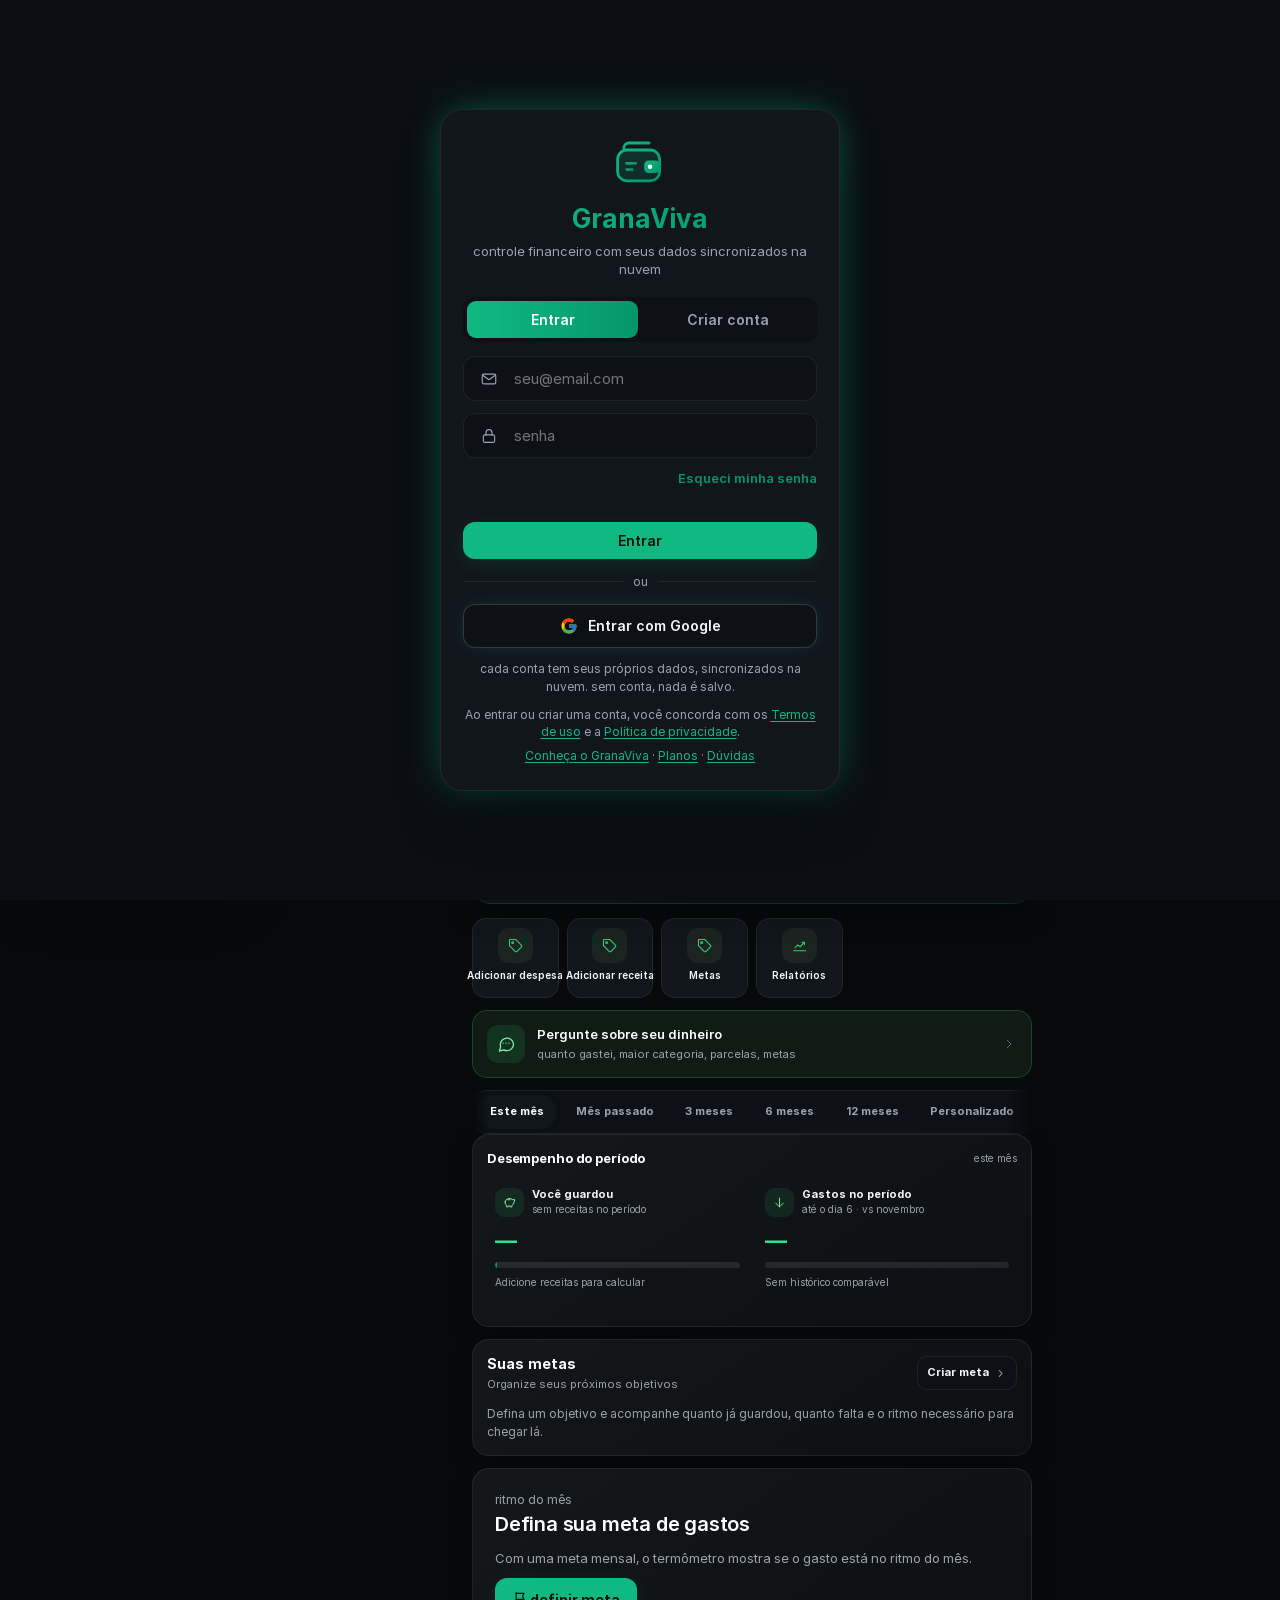
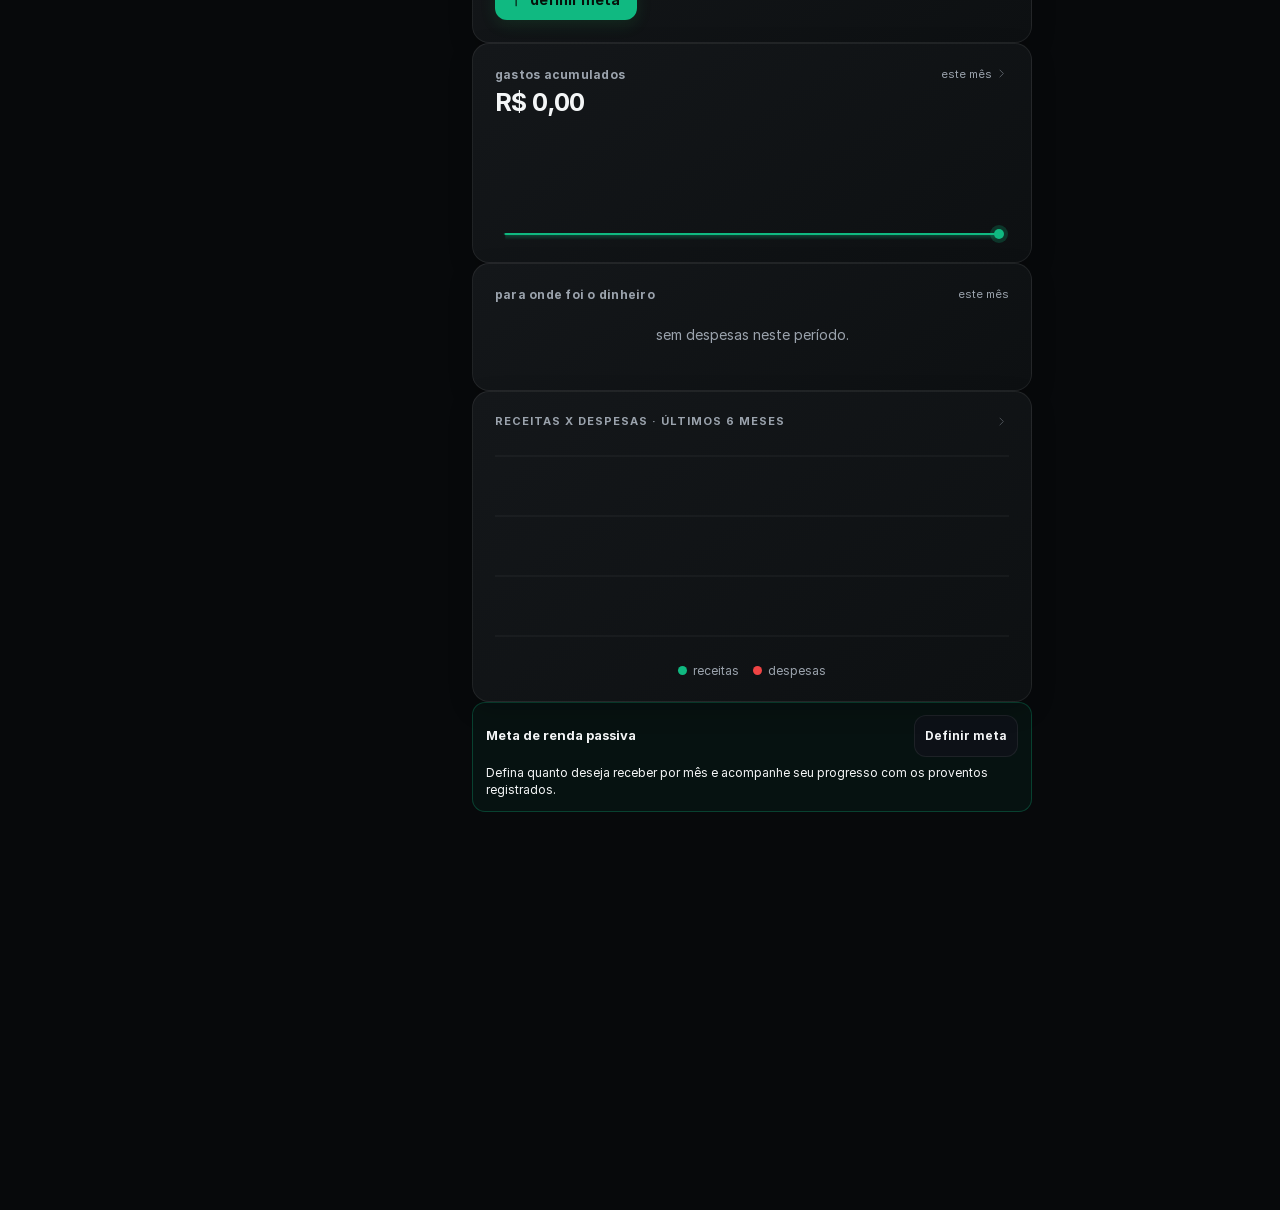
==== commit 4ad58db4: "chore(release): load visual reference stylesheet v10.190" ====
--- a/index.html
+++ b/index.html
@@ -2,7 +2,7 @@
 <html lang="pt-BR">
 <head>
 <meta charset="UTF-8">
-<meta http-equiv="Content-Security-Policy" content="default-src 'self'; script-src 'self' 'sha256-VwEgqMUWy7K/GJfjHAlioiq4Q2E/J6XXHNhQERQ6fWA=' 'sha256-XO9RHNpYE09T+moAjVe1NKKQsLa0fy+UPRibf+IpEAE=' 'sha256-R0RFE/0AagP1uEjfKKhLJLNLuGq78gb9Y5BnHHoECKs=' 'sha256-LxV66O8nHlNsYeuyc+bDzMvovc3Vtb63q5ty64uNrB0=' 'sha256-4ieJgTsXZZNW7Zz8EiHDMZHrJN+TI/AJrZB8q0sd140='; style-src 'self' 'unsafe-inline'; font-src 'self' data:; img-src 'self' data: blob: https:; connect-src 'self' https://hydvhpfpvhopetqqjido.supabase.co wss://hydvhpfpvhopetqqjido.supabase.co https://brapi.dev https://api.coingecko.com https://api.bcb.gov.br https://fipe.parallelum.com.br https://parallelum.com.br; base-uri 'self'; form-action 'self'; worker-src 'self'; manifest-src 'self'; object-src 'none'">
+<meta http-equiv="Content-Security-Policy" content="default-src 'self'; script-src 'self' 'sha256-VwEgqMUWy7K/GJfjHAlioiq4Q2E/J6XXHNhQERQ6fWA=' 'sha256-XO9RHNpYE09T+moAjVe1NKKQsLa0fy+UPRibf+IpEAE=' 'sha256-R0RFE/0AagP1uEjfKKhLJLNLuGq78gb9Y5BnHHoECKs=' 'sha256-BV6X5/ENnahH545d8CsqteYwWzsvsFcwcWDRJLt8X6Q=' 'sha256-4ieJgTsXZZNW7Zz8EiHDMZHrJN+TI/AJrZB8q0sd140='; style-src 'self' 'unsafe-inline'; font-src 'self' data:; img-src 'self' data: blob: https:; connect-src 'self' https://hydvhpfpvhopetqqjido.supabase.co wss://hydvhpfpvhopetqqjido.supabase.co https://brapi.dev https://api.coingecko.com https://api.bcb.gov.br https://fipe.parallelum.com.br https://parallelum.com.br; base-uri 'self'; form-action 'self'; worker-src 'self'; manifest-src 'self'; object-src 'none'">
 <meta name="referrer" content="strict-origin-when-cross-origin">
 <meta name="viewport" content="width=device-width,initial-scale=1,minimum-scale=1,viewport-fit=cover">
 <meta name="theme-color" content="#07090A">
@@ -4096,7 +4096,8 @@
 @media(min-width:900px){html.mvp #app{min-height:100vh}html.mvp #view{flex:1 0 auto}}
 @media(prefers-reduced-motion:reduce){.top .logo{animation:none!important;filter:none!important}}
 </style>
-<link rel="stylesheet" href="design-system.css?v=10.188">
+<link rel="stylesheet" href="design-system.css?v=10.190">
+<link rel="stylesheet" href="visual-reference.css?v=10.190">
 </head>
 <body>
 <aside class="side" id="side">
@@ -4140,7 +4141,7 @@
 </div>
 
 <script>
-const GV_BUILD='10.188'; // versão publicada (./bump.sh troca aqui e no sw.js)
+const GV_BUILD='10.190'; // versão publicada (./bump.sh troca aqui e no sw.js)
 (function(){
   function ajusta(){
     var ua=navigator.userAgent||'',ios=/iPhone|iPod/.test(ua)||(/Macintosh/.test(ua)&&navigator.maxTouchPoints>1&&screen.width<500);
@@ -4166,8 +4167,8 @@
      Os scripts embutidos acima (tema, bloqueio por PIN, GV_BUILD) rodam antes e não dependem deles.
      app.js é servido diretamente e versionado pelo bump.sh. -->
 <script defer src="vendor/supabase.min.js" integrity="sha384-UagCvVPT5XXA0Hx+nJYUAGBFseHT9zBgpJMSebsAxl9lciTwbT+39j5VfRjdP5Tp"></script>
-<script defer src="planos.js?v=10.188"></script>
-<script defer src="app.js?v=10.188"></script>
+<script defer src="planos.js?v=10.189"></script>
+<script defer src="app.js?v=10.189"></script>
 <script>/* v10.8: trava o zoom de pinça/duplo toque no iOS */
 ['gesturestart','gesturechange','gestureend'].forEach(ev=>document.addEventListener(ev,e=>e.preventDefault(),{passive:false}));
 document.addEventListener('touchmove',e=>{if(e.touches&&e.touches.length>1)e.preventDefault();},{passive:false});
--- a/design-system.css
+++ b/design-system.css
@@ -1,4 +1,4 @@
-/* GranaViva Design System v10.188
+/* GranaViva Design System v10.189
    Sistema visual consolidado — All Black, mobile-first, sem alterar regras financeiras. */
 :root{
   color-scheme:dark;
@@ -352,3 +352,17 @@
   #view[data-v="metas"] .mtx{padding:14px}
   #view[data-v="pat"] .ptRow{gap:9px}
 }
+
+/* v10.189 — Conta e Configurações: perfil e hierarquia mobile. */
+#view .gvCfgHead{display:flex;flex-direction:column;align-items:flex-start;gap:4px;margin:2px 0 16px}
+#view .gvCfgHead small{font-size:12px;color:var(--mut)}
+#view .gvCfgSection{margin:18px 3px 9px;color:var(--mut);font-size:10px;font-weight:750;letter-spacing:.11em;text-transform:uppercase}
+#view .gvProfile{display:flex;align-items:center;gap:12px;min-height:82px;margin-bottom:16px;padding:15px;border:1px solid var(--line);border-radius:17px;background:linear-gradient(115deg,var(--card),var(--card2))}
+#view .gvProfileAvatar{display:grid;place-items:center;flex:none;width:46px;height:46px;border-radius:50%;background:#343B43;color:#F3F4F6;font-size:14px;font-weight:750}
+#view .gvProfileInfo{display:flex;flex:1;min-width:0;flex-direction:column;gap:3px}
+#view .gvProfileInfo b{overflow:hidden;color:var(--hd);font-size:13px;text-overflow:ellipsis;white-space:nowrap}
+#view .gvProfileInfo small{overflow:hidden;color:var(--mut);font-size:11px;text-overflow:ellipsis;white-space:nowrap}
+#view .gvProfileInfo em{color:#4ADE80;font-size:10px;font-style:normal;font-weight:650}
+#view .gvProfileArrow{display:flex;align-items:center;color:var(--mut)}
+#view .gvCfgCard{border:1px solid var(--line);background:var(--card);box-shadow:none}
+@media(max-width:600px){#view .gvProfile{min-height:78px;padding:13px}#view .gvCfgSection{margin-top:16px}}
--- a/visual-reference.css
+++ b/visual-reference.css
@@ -0,0 +1,52 @@
+/* v10.190 — referência visual All Black aprovada */
+:root{--bg:#07090b;--card:#111316;--card2:#0b0d10;--line:rgba(255,255,255,.075);--a1:#20d879;--a2:#0fa968;--gv-accent-soft:rgba(32,216,121,.10);--gv-accent-line:rgba(32,216,121,.22);--txt:#f4f6f7;--hd:#fff;--mut:#9ba3ad}
+html:not(.claro) body,html:not(.claro) #app{background:#07090b}
+#view{max-width:520px;margin-inline:auto;gap:12px}
+#view .card,#view .hB-goals,#view .hB-res,#view .hmDuo>.card,#view .relWrap>.card,#view .gvProfile,#view .gvCfgCard{background:linear-gradient(145deg,#14171a,#0d1012)!important;border:1px solid rgba(255,255,255,.075)!important;border-radius:17px!important;box-shadow:0 8px 24px rgba(0,0,0,.20)!important}
+#view .hmHeadCompact{display:none!important}
+#view .hB-hero{position:relative;overflow:hidden;padding:17px 16px 14px!important;border:1px solid rgba(32,216,121,.13)!important;border-radius:19px!important;background:linear-gradient(155deg,#171b1d,#0b1110 72%,#08120e)!important;box-shadow:0 12px 28px rgba(0,0,0,.28)!important}
+#view .hB-brand{font-size:13px!important;font-weight:650!important;color:#f4f7f5!important}
+#view .hB-brand .i{color:#20d879!important}
+#view .hB-saldo{font-size:clamp(32px,8vw,39px)!important;margin-top:8px!important;letter-spacing:-.045em!important}
+#view .hB-sub{color:#c3cbc7!important;font-size:11px!important;margin-top:8px!important}
+#view .hB-var{background:transparent!important;padding:0!important;color:#20d879!important;font-weight:700}
+#view .hB-var.dn{color:#ff777d!important}
+#view .hB-spark{display:block;width:100%;height:72px;margin:2px 0 -2px;color:#20d879}
+#view .hB-spark svg{display:block;width:100%;height:100%;overflow:visible}
+#view .hB-strip{margin-top:12px!important;padding-top:11px!important}
+#view .hB-strip b{font-size:clamp(12px,3.2vw,15px)!important}
+#view .hB-at{grid-template-columns:repeat(4,minmax(0,1fr))!important;gap:8px!important;margin:0 0 12px!important}
+#view .hB-a{align-items:center!important;justify-content:flex-start!important;min-height:80px!important;padding:9px 5px!important;gap:7px!important;border-radius:14px!important;text-align:center!important;background:#111518!important}
+#view .hB-ai{width:35px!important;height:35px!important;border-radius:11px!important;background:#1b2421!important;color:#20d879!important}
+#view .hB-al{font-size:10px!important;line-height:1.15!important}
+#view .hB-ask{min-height:54px!important;margin-bottom:12px!important;background:#101b16!important}
+#view .hB-res,#view .hB-goals{margin:0 0 12px!important;padding:14px!important}
+#view .hB-metrics{grid-template-columns:repeat(2,minmax(0,1fr))!important}
+#view .hB-metric{background:transparent!important;border:0!important;padding:8px!important}
+#view .hB-goal{background:#0b1110!important;border-color:rgba(255,255,255,.07)!important}
+#view .hB-goalBar i,#view .hB-bar i,#view .mtBar i{background:linear-gradient(90deg,#11b86b,#50e59a)!important}
+#view .hmDuo{grid-template-columns:minmax(0,1fr)!important;gap:10px!important}
+#view .hmDuo .card{margin:0!important}
+#view .gsHead,#view .fiiHead,#view .relHead{padding:4px 2px 8px}
+#view .gsHead h2,#view .fiiHead h2,#view .relHead h2{font-size:21px!important;letter-spacing:-.035em}
+#view .gsLinks{display:grid;grid-template-columns:repeat(2,minmax(0,1fr));gap:8px}
+#view .gsLk{background:#111518!important;border:1px solid var(--line)!important;border-radius:13px!important}
+#view .wHero{background:linear-gradient(150deg,#151a19,#0b100e)!important;border-color:rgba(32,216,121,.16)!important}
+#view .wTot{font-size:34px!important;font-weight:780!important;letter-spacing:-.045em}
+#view .wAloc{height:12px!important;border-radius:99px!important;overflow:hidden}
+#view .wLeg{display:grid;grid-template-columns:repeat(2,minmax(0,1fr));gap:9px}
+#view .ast{background:#101416!important;border:1px solid var(--line)!important;border-radius:14px!important;padding:13px!important}
+#view .astVal b{color:#e9fff3}
+#view .mtx,#view .mtRitmo,#view .mtSum,#view .relSel,#view .relChart,#view .relDia,#view .relComp{background:#111518!important;border:1px solid var(--line)!important;border-radius:16px!important}
+#view .mtRing .rf{stroke:#20d879!important}
+#view .rsT{background:#0c1110!important;border:1px solid var(--line)!important}
+#view .rsPill.on,#view .seg button.on{background:linear-gradient(100deg,#21d77b,#11b96b)!important;color:#06150c!important;border-color:transparent!important}
+#view .gvCfgHead h2{font-size:21px!important}
+#view .gvProfile{min-height:76px!important}
+#view .gvCfgSection{font-size:10px!important;letter-spacing:.08em!important;color:#a4ada8!important}
+#view .gvCfgCard{padding:14px!important}
+#view .gvProfileAvatar{background:#343a42!important}
+#view .gvProfileInfo em{color:#20d879!important}
+#view .pos{color:#35df91!important}#view .neg{color:#ff777d!important}
+@media(max-width:600px){#app{max-width:none!important;padding:calc(env(safe-area-inset-top,0px) + 7px) 13px 0!important}#view{padding-bottom:calc(env(safe-area-inset-bottom,0px) + 118px)!important}#view .hB-spark{height:67px}#view .hB-at{gap:7px!important}#view .hB-a{min-height:76px!important}#view .hB-metrics{gap:4px!important}}
+@media(min-width:700px){#view{max-width:560px}}
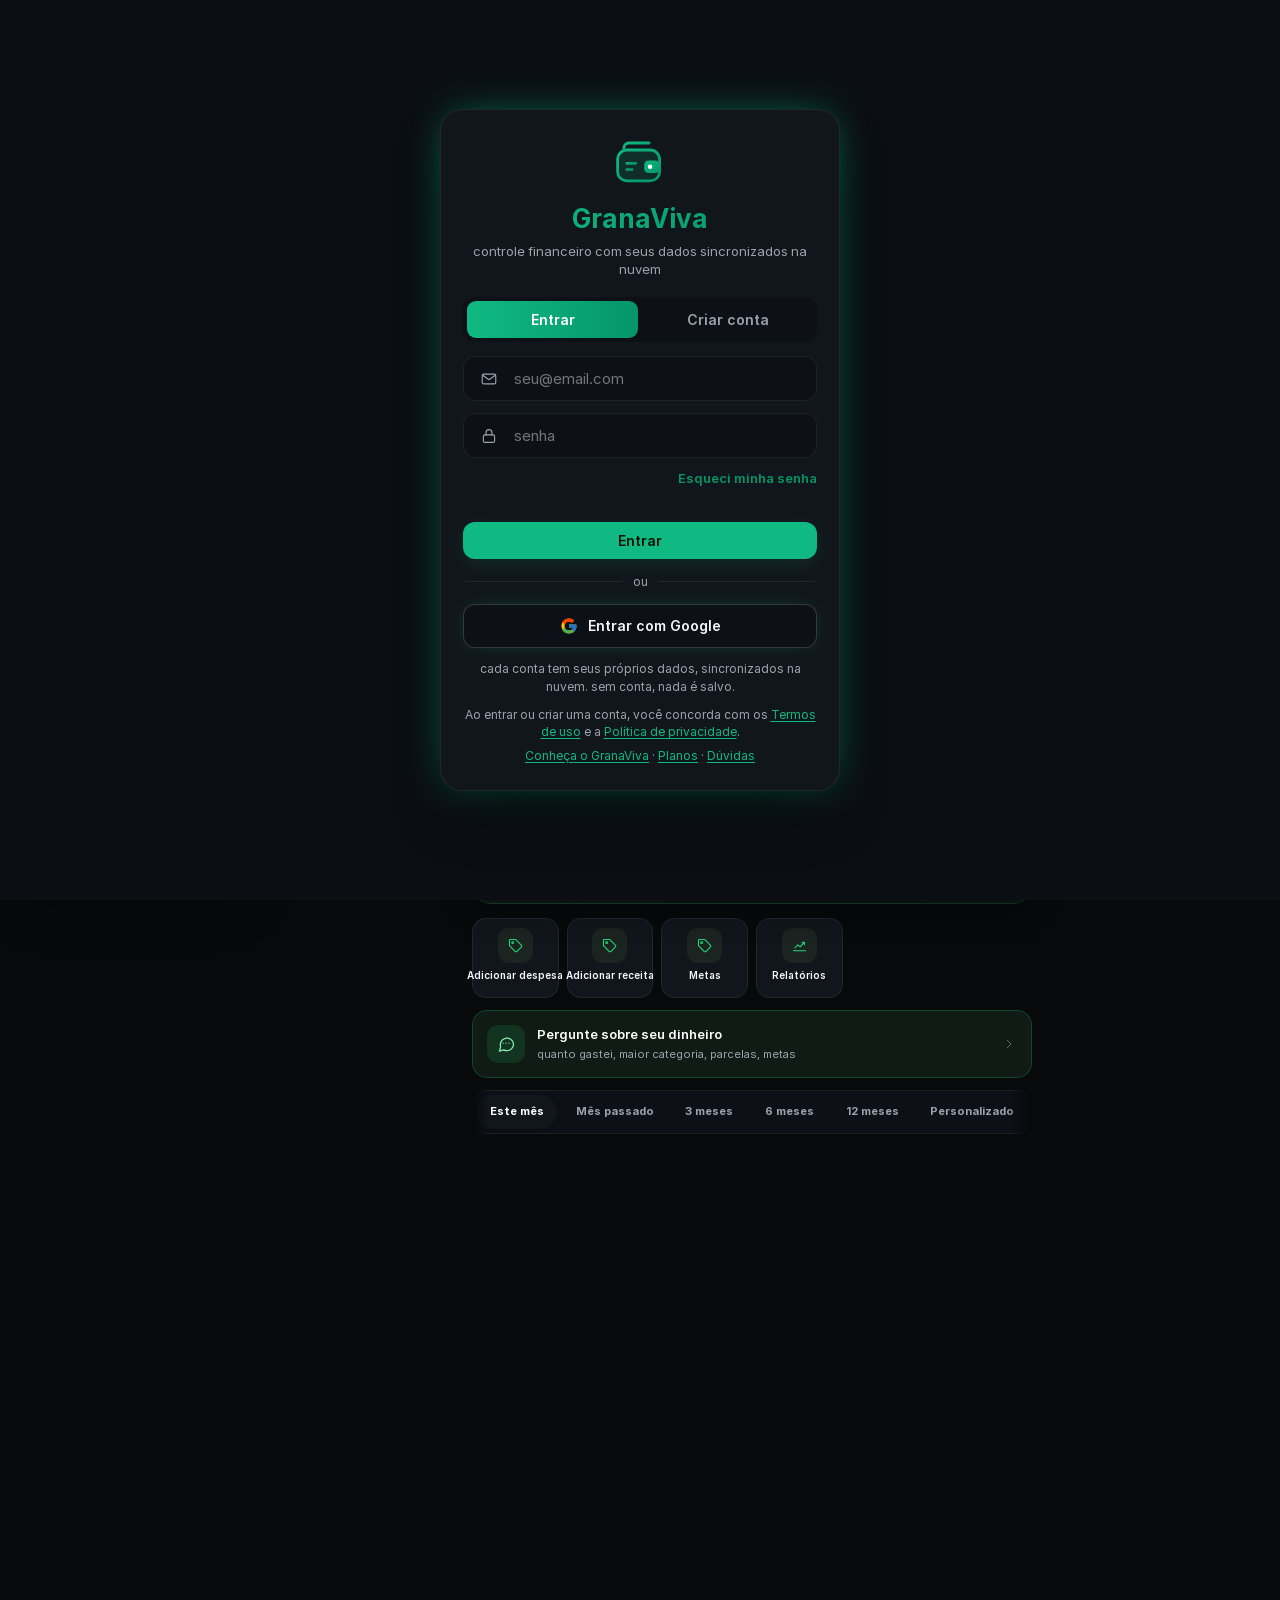
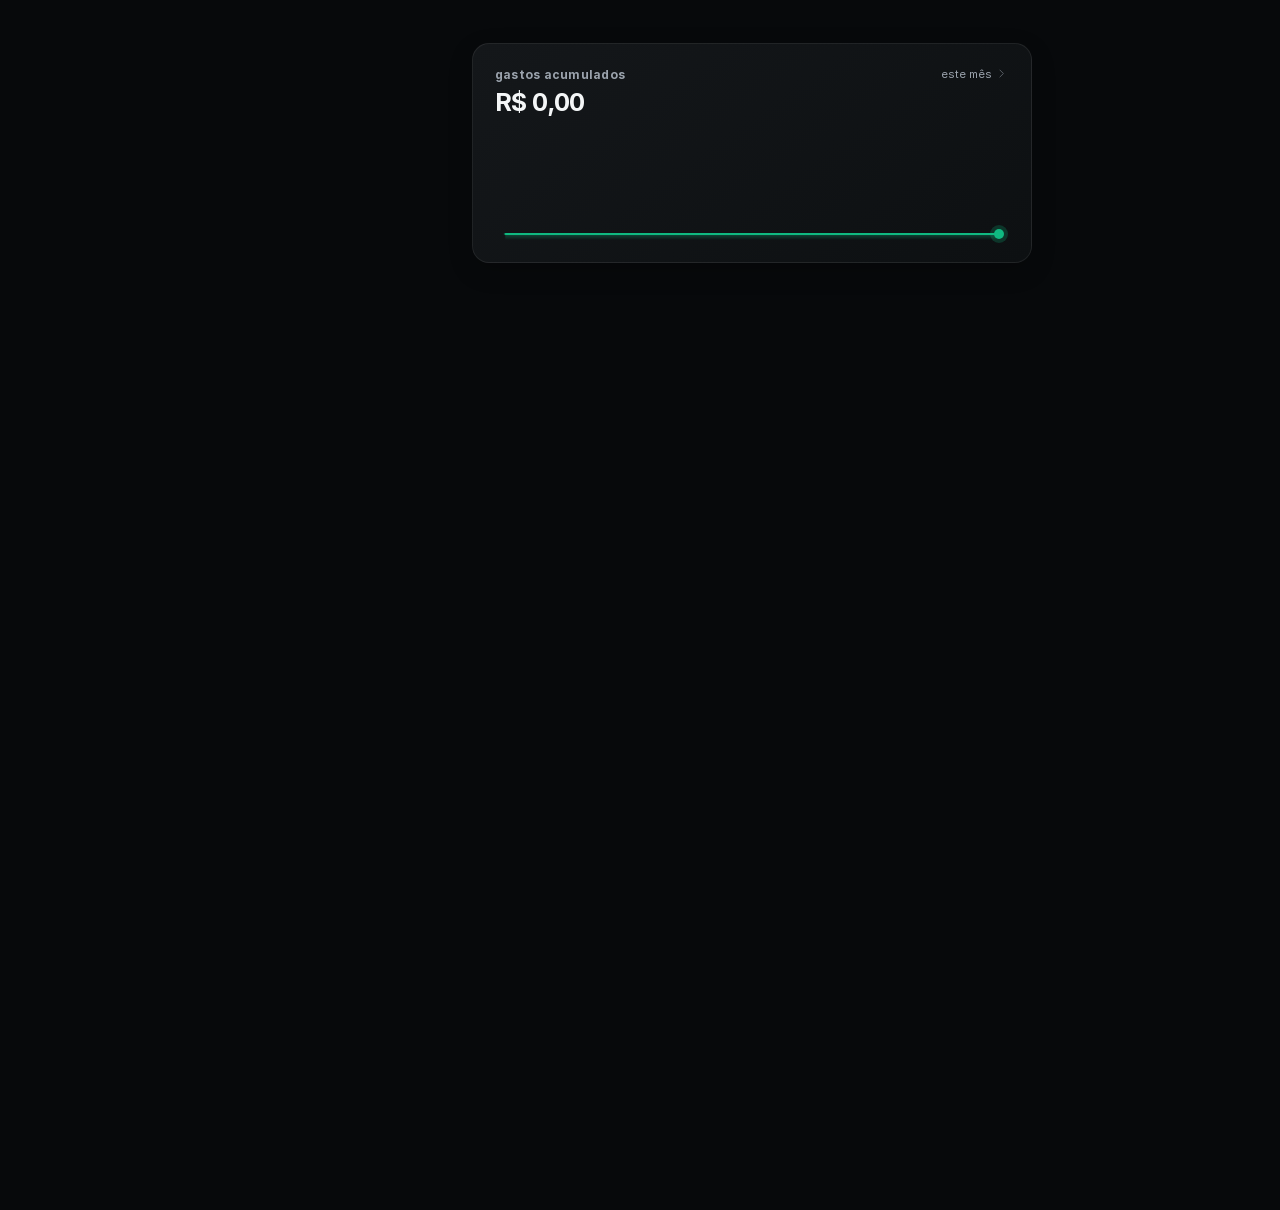
==== commit 1d9bd14e: "chore(release): atualiza interface para 10.191" ====
--- a/index.html
+++ b/index.html
@@ -2,7 +2,7 @@
 <html lang="pt-BR">
 <head>
 <meta charset="UTF-8">
-<meta http-equiv="Content-Security-Policy" content="default-src 'self'; script-src 'self' 'sha256-VwEgqMUWy7K/GJfjHAlioiq4Q2E/J6XXHNhQERQ6fWA=' 'sha256-XO9RHNpYE09T+moAjVe1NKKQsLa0fy+UPRibf+IpEAE=' 'sha256-R0RFE/0AagP1uEjfKKhLJLNLuGq78gb9Y5BnHHoECKs=' 'sha256-BV6X5/ENnahH545d8CsqteYwWzsvsFcwcWDRJLt8X6Q=' 'sha256-4ieJgTsXZZNW7Zz8EiHDMZHrJN+TI/AJrZB8q0sd140='; style-src 'self' 'unsafe-inline'; font-src 'self' data:; img-src 'self' data: blob: https:; connect-src 'self' https://hydvhpfpvhopetqqjido.supabase.co wss://hydvhpfpvhopetqqjido.supabase.co https://brapi.dev https://api.coingecko.com https://api.bcb.gov.br https://fipe.parallelum.com.br https://parallelum.com.br; base-uri 'self'; form-action 'self'; worker-src 'self'; manifest-src 'self'; object-src 'none'">
+<meta http-equiv="Content-Security-Policy" content="default-src 'self'; script-src 'self' 'sha256-VwEgqMUWy7K/GJfjHAlioiq4Q2E/J6XXHNhQERQ6fWA=' 'sha256-XO9RHNpYE09T+moAjVe1NKKQsLa0fy+UPRibf+IpEAE=' 'sha256-R0RFE/0AagP1uEjfKKhLJLNLuGq78gb9Y5BnHHoECKs=' 'sha256-uhG/2UMgU2jZ/Wo0rQbQ26n4FtOjotlzFigEfXj18bM=' 'sha256-4ieJgTsXZZNW7Zz8EiHDMZHrJN+TI/AJrZB8q0sd140='; style-src 'self' 'unsafe-inline'; font-src 'self' data:; img-src 'self' data: blob: https:; connect-src 'self' https://hydvhpfpvhopetqqjido.supabase.co wss://hydvhpfpvhopetqqjido.supabase.co https://brapi.dev https://api.coingecko.com https://api.bcb.gov.br https://fipe.parallelum.com.br https://parallelum.com.br; base-uri 'self'; form-action 'self'; worker-src 'self'; manifest-src 'self'; object-src 'none'">
 <meta name="referrer" content="strict-origin-when-cross-origin">
 <meta name="viewport" content="width=device-width,initial-scale=1,minimum-scale=1,viewport-fit=cover">
 <meta name="theme-color" content="#07090A">
@@ -4096,8 +4096,8 @@
 @media(min-width:900px){html.mvp #app{min-height:100vh}html.mvp #view{flex:1 0 auto}}
 @media(prefers-reduced-motion:reduce){.top .logo{animation:none!important;filter:none!important}}
 </style>
-<link rel="stylesheet" href="design-system.css?v=10.190">
-<link rel="stylesheet" href="visual-reference.css?v=10.190">
+<link rel="stylesheet" href="design-system.css?v=10.191">
+<link rel="stylesheet" href="visual-reference.css?v=10.191">
 </head>
 <body>
 <aside class="side" id="side">
@@ -4141,7 +4141,7 @@
 </div>
 
 <script>
-const GV_BUILD='10.190'; // versão publicada (./bump.sh troca aqui e no sw.js)
+const GV_BUILD='10.191'; // versão publicada (./bump.sh troca aqui e no sw.js)
 (function(){
   function ajusta(){
     var ua=navigator.userAgent||'',ios=/iPhone|iPod/.test(ua)||(/Macintosh/.test(ua)&&navigator.maxTouchPoints>1&&screen.width<500);
--- a/visual-reference.css
+++ b/visual-reference.css
@@ -1,4 +1,4 @@
-/* v10.190 — referência visual All Black aprovada */
+/* v10.191 — seis telas com hierarquia e gráficos da referência All Black */
 :root{--bg:#07090b;--card:#111316;--card2:#0b0d10;--line:rgba(255,255,255,.075);--a1:#20d879;--a2:#0fa968;--gv-accent-soft:rgba(32,216,121,.10);--gv-accent-line:rgba(32,216,121,.22);--txt:#f4f6f7;--hd:#fff;--mut:#9ba3ad}
 html:not(.claro) body,html:not(.claro) #app{background:#07090b}
 #view{max-width:520px;margin-inline:auto;gap:12px}
@@ -50,3 +50,47 @@
 #view .pos{color:#35df91!important}#view .neg{color:#ff777d!important}
 @media(max-width:600px){#app{max-width:none!important;padding:calc(env(safe-area-inset-top,0px) + 7px) 13px 0!important}#view{padding-bottom:calc(env(safe-area-inset-bottom,0px) + 118px)!important}#view .hB-spark{height:67px}#view .hB-at{gap:7px!important}#view .hB-a{min-height:76px!important}#view .hB-metrics{gap:4px!important}}
 @media(min-width:700px){#view{max-width:560px}}
+
+/* Estruturas específicas das telas da referência */
+#view .gvRefSpend,#view .gvRefGoal{padding:16px!important;margin:0 0 12px!important}
+#view .gvRefSectionHead{display:flex;align-items:center;justify-content:space-between;gap:12px;margin-bottom:14px}
+#view .gvRefSectionHead small,#view .gvRefReportKpis small{display:block;color:#9ba3ad;font-size:11px}
+#view .gvRefSectionHead h3{font-size:16px;font-weight:750;letter-spacing:-.025em;margin:3px 0 0;color:#f4f6f7}
+#view .gvRefTextAction{border:0;background:transparent;color:#35df91;font-size:11px;font-weight:700;padding:7px 0;white-space:nowrap}
+#view .gvRefSpendGrid,#view .gvRefInvestGrid{display:grid;grid-template-columns:132px minmax(0,1fr);align-items:center;gap:18px}
+#view .gvRefDonut{width:124px;aspect-ratio:1;border-radius:50%;display:grid;place-items:center;position:relative;flex:none}
+#view .gvRefDonut:before{content:"";position:absolute;inset:13px;border-radius:50%;background:#111316}
+#view .gvRefDonut>span{position:relative;z-index:1;text-align:center;max-width:90px}
+#view .gvRefDonut>span b{display:block;font-size:12px;line-height:1.2;color:#fff}
+#view .gvRefDonut>span small{display:block;font-size:9px;color:#9ba3ad;margin-top:4px}
+#view .gvRefDonut.gvRefEmpty{background:#292e33}
+#view .gvRefLegend{display:grid;gap:10px;min-width:0}
+#view .gvRefLegend>div{display:grid;grid-template-columns:9px minmax(0,1fr) auto;align-items:center;gap:8px;font-size:11px}
+#view .gvRefLegend i{width:8px;height:8px;border-radius:50%}
+#view .gvRefLegend span{overflow:hidden;text-overflow:ellipsis;white-space:nowrap;color:#d7dce0}
+#view .gvRefLegend b{color:#f4f6f7;font-variant-numeric:tabular-nums}
+#view .gvRefInvestGrid{grid-template-columns:140px minmax(0,1fr);margin-top:8px}
+#view .gvRefInvestGrid .gvRefDonut{width:132px}
+#view .gvRefGoalNumbers{display:grid;grid-template-columns:1fr 1fr;gap:10px;margin:4px 0 14px}
+#view .gvRefGoalNumbers small{display:block;color:#9ba3ad;font-size:10px;margin-bottom:4px}
+#view .gvRefGoalNumbers b{font-size:clamp(17px,4.5vw,22px);letter-spacing:-.035em;font-variant-numeric:tabular-nums}
+#view .gvRefProgress{height:9px;border-radius:99px;background:#282d31;overflow:hidden}
+#view .gvRefProgress i{display:block;height:100%;border-radius:inherit;background:linear-gradient(90deg,#12b96b,#50e59a)}
+#view .gvRefGoalFoot{display:flex;justify-content:space-between;gap:8px;margin-top:8px;font-size:10px;color:#aab2b8}
+#view .gvRefGoalFoot b{color:#35df91}
+#view .gvRefReportKpis{display:grid;grid-template-columns:repeat(3,minmax(0,1fr));gap:8px;margin:0 0 12px}
+#view .gvRefReportKpis>.card{min-width:0;padding:12px 10px!important;border-radius:14px!important}
+#view .gvRefReportKpis b{display:block;margin-top:6px;font-size:clamp(12px,3.5vw,16px);white-space:nowrap;overflow:hidden;text-overflow:ellipsis;font-variant-numeric:tabular-nums}
+#view .gsHead{margin-bottom:2px}
+#view .gvProfileInfo{min-width:0}
+#view .gvCfgSection{margin:18px 2px 8px}
+@media(max-width:380px){
+ #view .gvRefSpendGrid{grid-template-columns:112px minmax(0,1fr);gap:12px}
+ #view .gvRefDonut{width:108px}
+ #view .gvRefDonut:before{inset:12px}
+ #view .gvRefInvestGrid{grid-template-columns:116px minmax(0,1fr)}
+ #view .gvRefInvestGrid .gvRefDonut{width:112px}
+ #view .gvRefLegend>div{font-size:10px}
+ #view .gvRefReportKpis{gap:6px}
+ #view .gvRefReportKpis>.card{padding:10px 7px!important}
+}
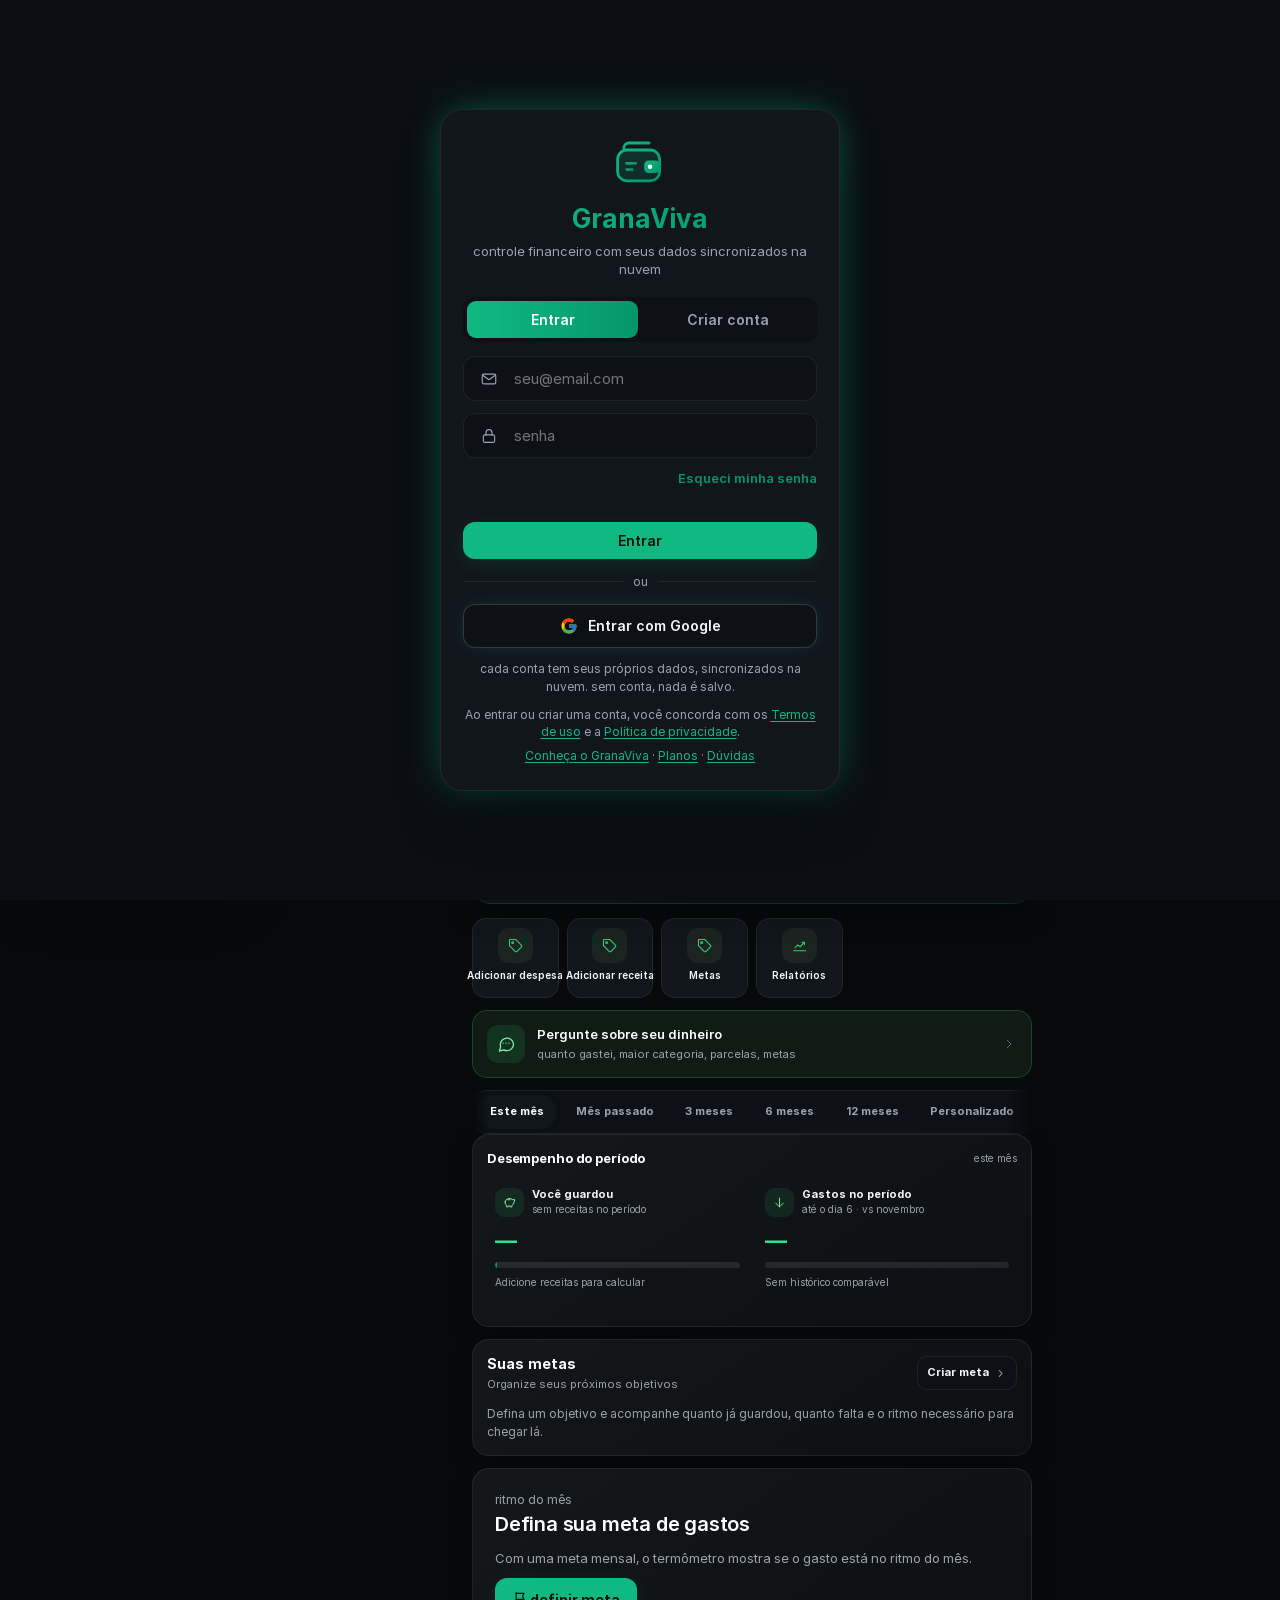
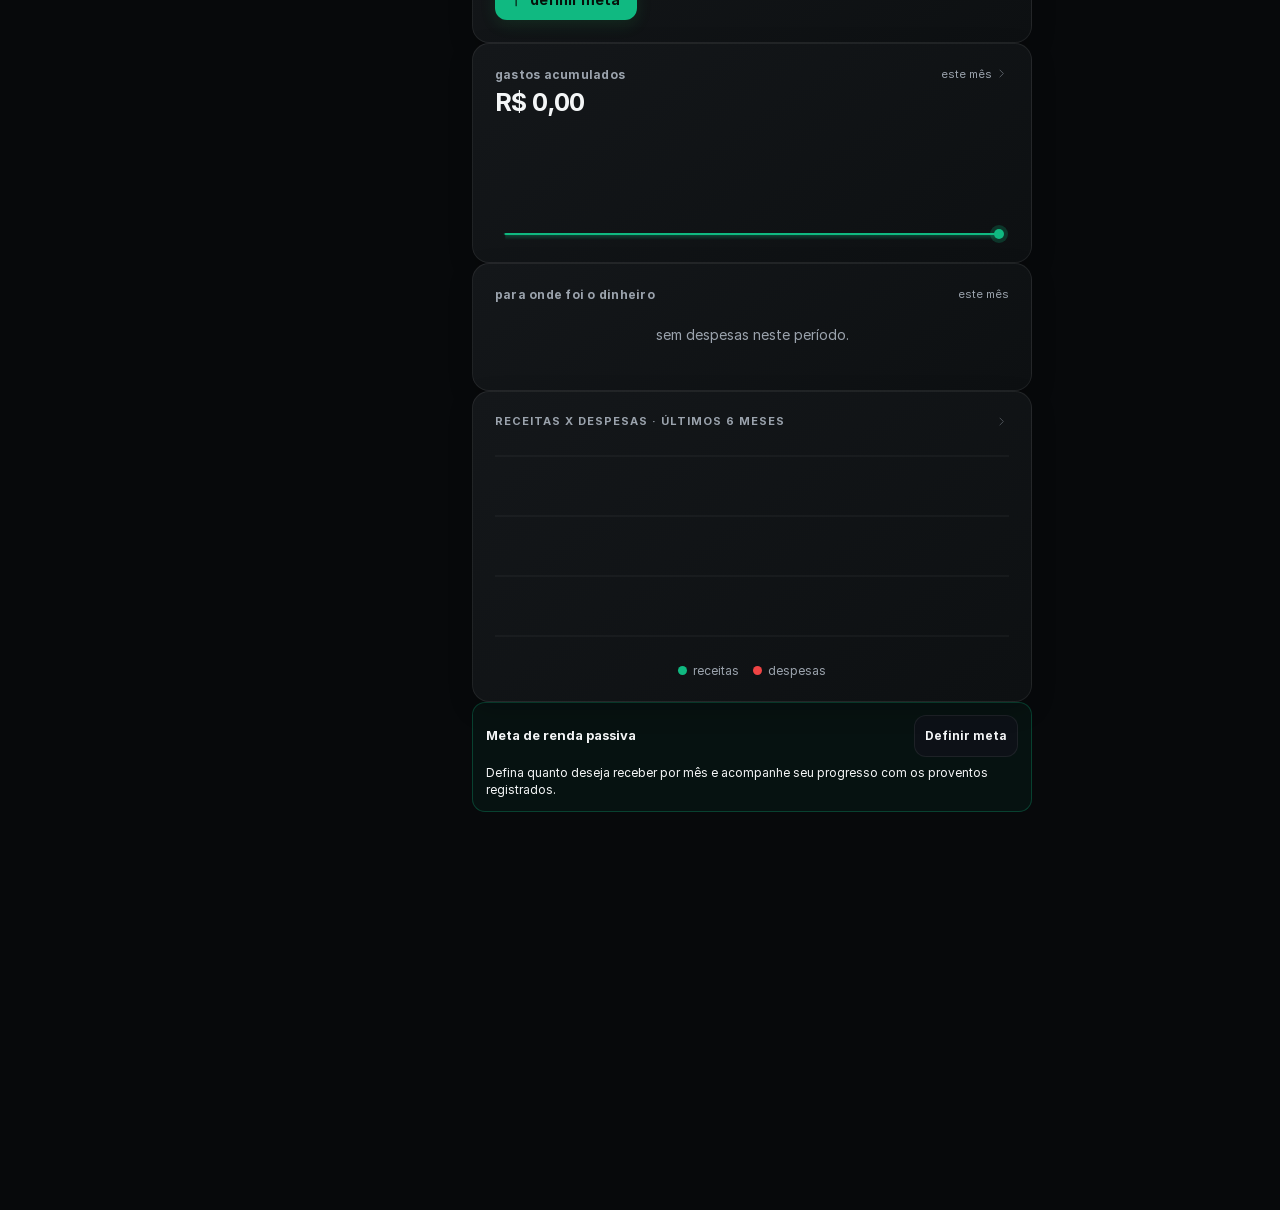
==== commit 1be83ee1: "fix(pwa): alinha scripts versionados 10.191" ====
--- a/index.html
+++ b/index.html
@@ -4167,8 +4167,8 @@
      Os scripts embutidos acima (tema, bloqueio por PIN, GV_BUILD) rodam antes e não dependem deles.
      app.js é servido diretamente e versionado pelo bump.sh. -->
 <script defer src="vendor/supabase.min.js" integrity="sha384-UagCvVPT5XXA0Hx+nJYUAGBFseHT9zBgpJMSebsAxl9lciTwbT+39j5VfRjdP5Tp"></script>
-<script defer src="planos.js?v=10.189"></script>
-<script defer src="app.js?v=10.189"></script>
+<script defer src="planos.js?v=10.191"></script>
+<script defer src="app.js?v=10.191"></script>
 <script>/* v10.8: trava o zoom de pinça/duplo toque no iOS */
 ['gesturestart','gesturechange','gestureend'].forEach(ev=>document.addEventListener(ev,e=>e.preventDefault(),{passive:false}));
 document.addEventListener('touchmove',e=>{if(e.touches&&e.touches.length>1)e.preventDefault();},{passive:false});
--- a/visual-reference.css
+++ b/visual-reference.css
@@ -1,5 +1,5 @@
 /* v10.191 — seis telas com hierarquia e gráficos da referência All Black */
-:root{--bg:#07090b;--card:#111316;--card2:#0b0d10;--line:rgba(255,255,255,.075);--a1:#20d879;--a2:#0fa968;--gv-accent-soft:rgba(32,216,121,.10);--gv-accent-line:rgba(32,216,121,.22);--txt:#f4f6f7;--hd:#fff;--mut:#9ba3ad}
+html:not(.claro){--bg:#07090b;--card:#111316;--card2:#0b0d10;--line:rgba(255,255,255,.075);--a1:#20d879;--a2:#0fa968;--gv-accent-soft:rgba(32,216,121,.10);--gv-accent-line:rgba(32,216,121,.22);--txt:#f4f6f7;--hd:#fff;--mut:#9ba3ad}
 html:not(.claro) body,html:not(.claro) #app{background:#07090b}
 #view{max-width:520px;margin-inline:auto;gap:12px}
 #view .card,#view .hB-goals,#view .hB-res,#view .hmDuo>.card,#view .relWrap>.card,#view .gvProfile,#view .gvCfgCard{background:linear-gradient(145deg,#14171a,#0d1012)!important;border:1px solid rgba(255,255,255,.075)!important;border-radius:17px!important;box-shadow:0 8px 24px rgba(0,0,0,.20)!important}
